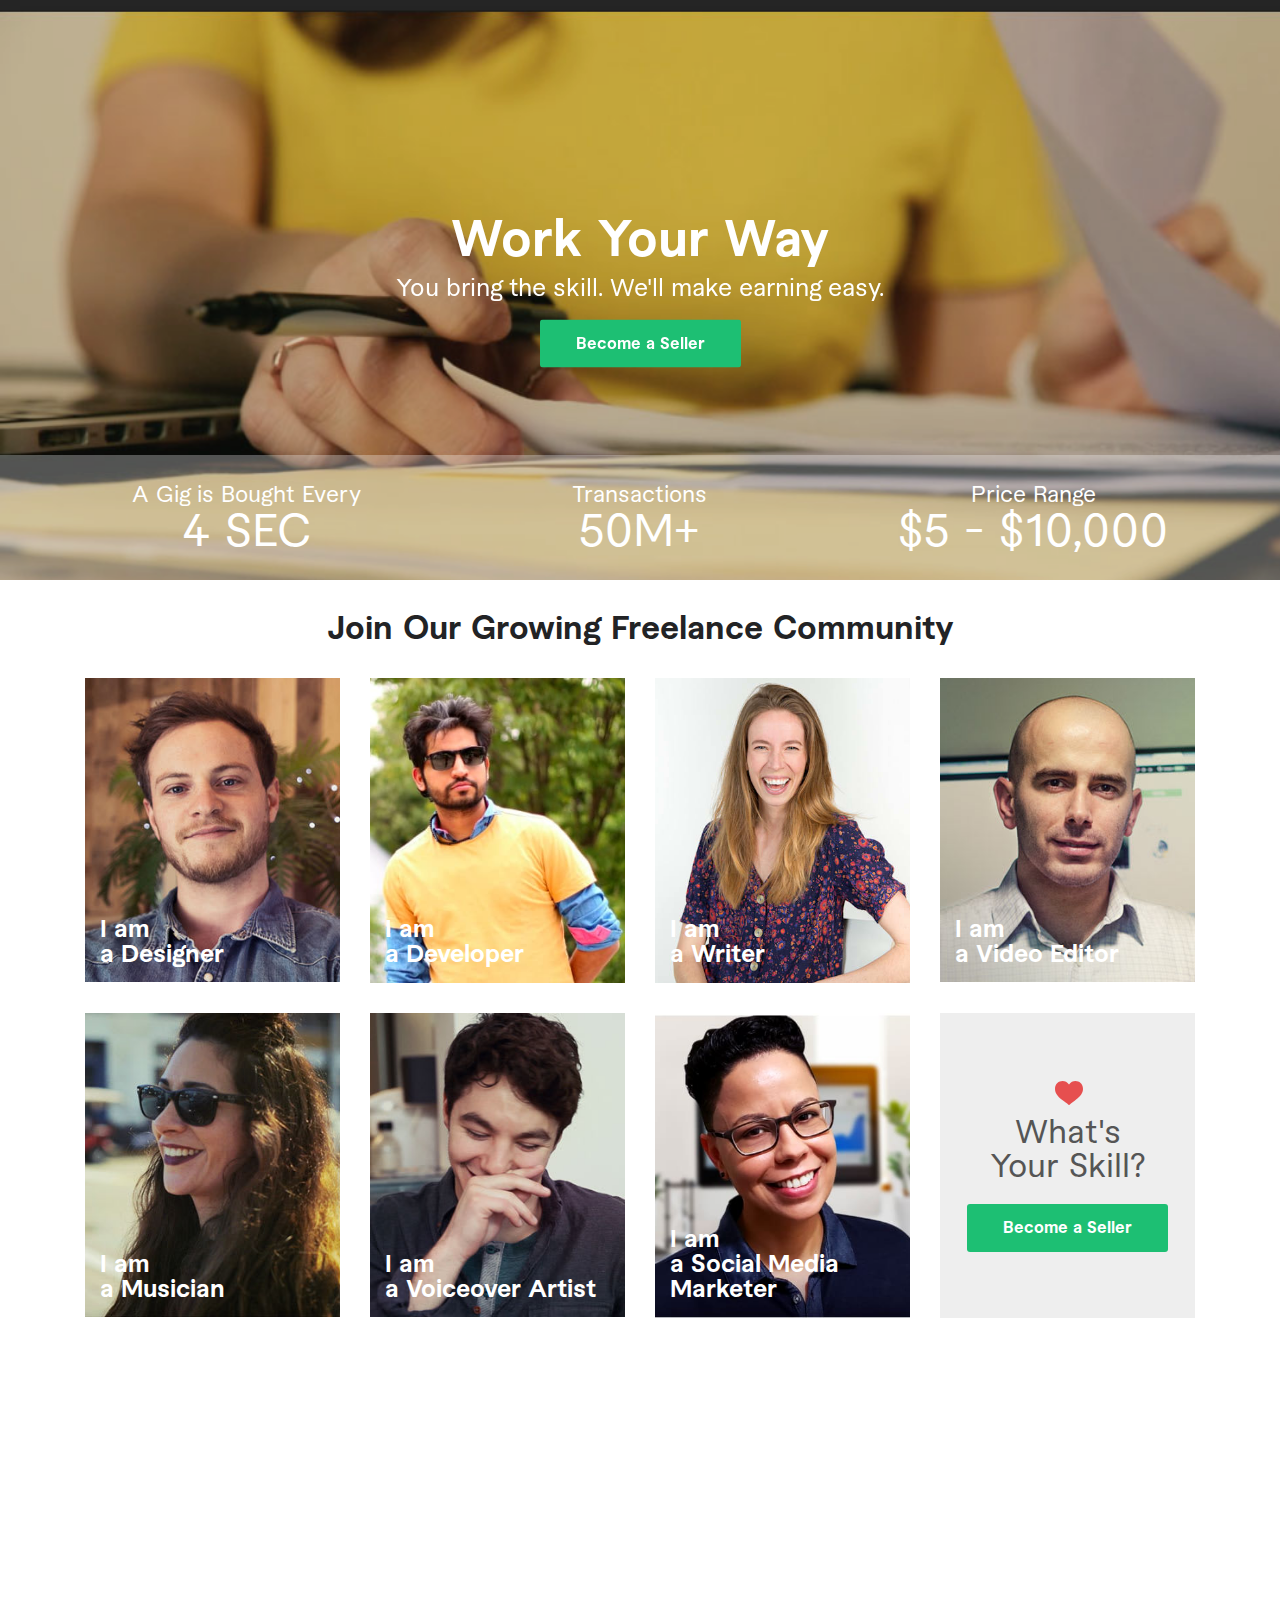
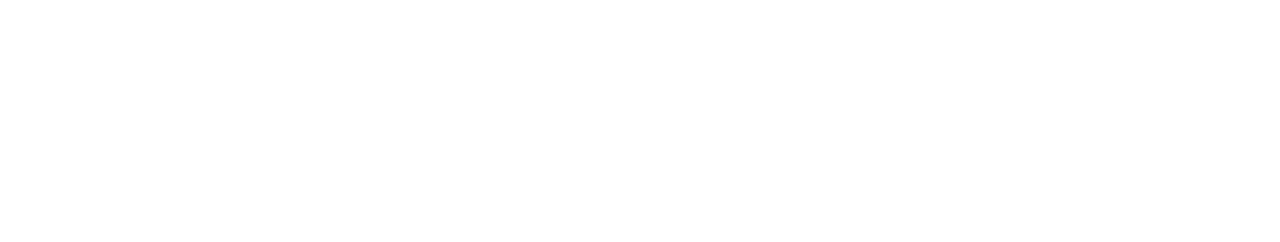
==== start_selling.html @ 37adf598 "add Community" ====
<!DOCTYPE html>
<html lang="en">
  <head>
    <title>Fiverr - Freelance Services Marketplace for Businesses</title>
    <!-- Required meta tags -->
    <meta charset="utf-8" />
    <meta
      name="viewport"
      content="width=device-width, initial-scale=1, shrink-to-fit=no"
    />
    <!-- Favicon -->
    <link rel="shortcut icon" href="./images/favicon.ico" />

    <!-- Font Awesome 5  -->
    <link
      rel="stylesheet"
      href="https://cdnjs.cloudflare.com/ajax/libs/font-awesome/5.15.4/css/all.min.css"
    />

    <!-- Line Awesome  -->
    <link
      rel="stylesheet"
      href="https://maxst.icons8.com/vue-static/landings/line-awesome/line-awesome/1.3.0/css/line-awesome.min.css"
    />

    <!-- Animate  -->
    <link
      rel="stylesheet"
      href="https://cdnjs.cloudflare.com/ajax/libs/animate.css/4.1.1/animate.min.css"
    />

    <!-- Wow Js -->
    <link rel="stylesheet" href="./libs/WOW/css/libs/animate.css" />

    <!-- Bootstrap CSS -->
    <link
      rel="stylesheet"
      href="https://stackpath.bootstrapcdn.com/bootstrap/4.3.1/css/bootstrap.min.css"
    />

    <!-- Custom CSS  -->
    <link rel="stylesheet" href="./css/style.css" />
  </head>

  <body>
    <div class="wrapper--selling">
      <header></header>

      <main>
        <!-- CAROUSEL -->
        <section class="carouselVideo">
          <img
            src="./images/selling/bg-mobile-first-hero-x2.jpg"
            alt=""
            class="carouselVideo__img"
          />
          <video
            src="https://sg.fiverrcdn.com/packages_lp/cover_video.mp4"
            poster="./images/selling/bg-first-hero.jpg"
            autoplay
            loop
            muted
            preload="auto"
          >
            <source
              src="https://sg.fiverrcdn.com/packages_lp/cover_video.mp4"
              type="video/mp4"
            />
            <source
              src="https://sg.fiverrcdn.com/packages_lp/cover_video.mp4"
              type="video/webm"
            />
            <source
              src="https://sg.fiverrcdn.com/packages_lp/cover_video.mp4"
              type="video/ogv"
            />
          </video>
          <div class="carouselVideo__caption">
            <h1
              class="wow animate__fadeIn"
              data-wow-duration="2s"
              data-wow-delay="0.4s"
            >
              Work Your Way
            </h1>
            <p
              class="wow animate__fadeIn"
              data-wow-duration="2s"
              data-wow-delay="0.4s"
            >
              You bring the skill. We'll make earning easy.
            </p>
            <a
              href="https://www.fiverr.com/join?ref=start_selling_lp&start_selling_ref=header"
              class="btn--standard wow animate__fadeIn"
              data-wow-duration="2s"
              data-wow-delay="0.8s"
              >Become a Seller</a
            >
          </div>
          <div class="carouselVideo__stats-lg">
            <div class="carouselVideo__box">
              <ul>
                <li>
                  A Gig is Bought Every
                  <br />
                  <strong>4 SEC</strong>
                </li>
                <li>
                  Transactions
                  <br />
                  <strong>50M+</strong>
                </li>
                <li>
                  Price Range
                  <br />
                  <strong>$5 - $10,000</strong>
                </li>
              </ul>
            </div>
          </div>
        </section>
        <div class="carouselVideo__stats-md">
          <div class="carouselVideo__box">
            <ul>
              <li>
                A Gig is Bought Every
                <br />
                <strong>4 SEC</strong>
              </li>
              <li>
                Transactions
                <br />
                <strong>50M+</strong>
              </li>
              <li>
                Price Range
                <br />
                <strong>$5 - $10,000</strong>
              </li>
            </ul>
          </div>
        </div>

        <!-- COMMUNITY -->
        <section class="community">
          <div class="container">
            <div class="community__title">
              <h2>Join Our Growing Freelance Community</h2>
            </div>
            <div class="row">
              <div class="col-xl-3 col-lg-4 col-md-6 col-12 community__item">
                <div class="community__thumbnail community__designer">
                  <h6>
                    I am
                    <br />
                    a Designer
                  </h6>
                </div>
              </div>
              <div class="col-xl-3 col-lg-4 col-md-6 col-12 community__item">
                <div class="community__thumbnail community__developer">
                  <h6>
                    I am
                    <br />
                    a Developer
                  </h6>
                </div>
              </div>
              <div class="col-xl-3 col-lg-4 col-md-6 col-12 community__item">
                <div class="community__thumbnail community__writer">
                  <h6>
                    I am
                    <br />
                    a Writer
                  </h6>
                </div>
              </div>
              <div class="col-xl-3 col-lg-4 col-md-6 col-12 community__item">
                <div class="community__thumbnail community__editor">
                  <h6>
                    I am
                    <br />
                    a Video Editor
                  </h6>
                </div>
              </div>
              <div class="col-xl-3 col-lg-4 col-md-6 col-12 community__item">
                <div class="community__thumbnail community__musician">
                  <h6>
                    I am
                    <br />
                    a Musician
                  </h6>
                </div>
              </div>
              <div class="col-xl-3 col-lg-4 col-md-6 col-12 community__item">
                <div class="community__thumbnail community__voiceover">
                  <h6>
                    I am
                    <br />
                    a Voiceover Artist
                  </h6>
                </div>
              </div>
              <div class="col-xl-3 col-lg-4 col-md-6 col-12 community__item">
                <div class="community__thumbnail community__social">
                  <h6>
                    I am
                    <br />
                    a Social Media Marketer
                  </h6>
                </div>
              </div>
              <div class="col-xl-3 col-lg-4 col-md-6 col-12 community__item">
                <div class="community__thumbnail community__you">
                  <div class="community__you-cover">
                    <h3>
                      What's
                      <br />
                      Your Skill?
                    </h3>
                    <a
                      href="https://www.fiverr.com/join?ref=start_selling_lp&start_selling_ref=community"
                      class="btn--standard"
                      >Become a Seller</a
                    >
                  </div>
                </div>
              </div>
            </div>
          </div>
        </section>
      </main>

      <footer></footer>
    </div>
    <br />
    <br />
    <br />
    <br />
    <br />
    <br />
    <br />
    <br />
    <br />
    <br />
    <br />
    <br />
    <br />
    <br />
    <br />
    <br />
    <br />
    <br />
    <br />
    <br />
    <br />
    <br />
    <br />
    <br />
    <br />
    <br />
    <br />
    <br />
    <br />
    <!-- Optional JavaScript -->
    <!-- jQuery first, then Popper.js, then Bootstrap JS -->
    <script
      src="https://cdnjs.cloudflare.com/ajax/libs/jquery/3.6.0/jquery.min.js"
      integrity="sha512-894YE6QWD5I59HgZOGReFYm4dnWc1Qt5NtvYSaNcOP+u1T9qYdvdihz0PPSiiqn/+/3e7Jo4EaG7TubfWGUrMQ=="
      crossorigin="anonymous"
      referrerpolicy="no-referrer"
    ></script>
    <script
      src="https://cdnjs.cloudflare.com/ajax/libs/popper.js/1.14.7/umd/popper.min.js"
      integrity="sha384-UO2eT0CpHqdSJQ6hJty5KVphtPhzWj9WO1clHTMGa3JDZwrnQq4sF86dIHNDz0W1"
      crossorigin="anonymous"
    ></script>
    <script
      src="https://stackpath.bootstrapcdn.com/bootstrap/4.3.1/js/bootstrap.min.js"
      integrity="sha384-JjSmVgyd0p3pXB1rRibZUAYoIIy6OrQ6VrjIEaFf/nJGzIxFDsf4x0xIM+B07jRM"
      crossorigin="anonymous"
    ></script>

    <!-- Wow Js -->
    <script src="./libs/WOW/dist/wow.min.js"></script>
    <script>
      new WOW().init();
    </script>
  </body>
</html>
---- css/style.css ----
html,
body,
div,
span,
applet,
object,
iframe,
h1,
h2,
h3,
h4,
h5,
h6,
p,
blockquote,
pre,
a,
abbr,
acronym,
address,
big,
cite,
code,
del,
dfn,
em,
img,
ins,
kbd,
q,
s,
samp,
small,
strike,
strong,
sub,
sup,
tt,
var,
b,
u,
i,
center,
dl,
dt,
dd,
ol,
ul,
li,
fieldset,
form,
label,
legend,
table,
caption,
tbody,
tfoot,
thead,
tr,
th,
td,
article,
aside,
canvas,
details,
embed,
figure,
figcaption,
footer,
header,
hgroup,
menu,
nav,
output,
ruby,
section,
summary,
time,
mark,
audio,
video {
  margin: 0;
  padding: 0;
  border: 0;
  font-size: 100%;
  font: inherit;
  vertical-align: baseline;
}

/* HTML5 display-role reset for older browsers */
article,
aside,
details,
figcaption,
figure,
footer,
header,
hgroup,
menu,
nav,
section {
  display: block;
}

body {
  line-height: 1;
}

ol,
ul {
  list-style: none;
}

blockquote,
q {
  quotes: none;
}

blockquote:before,
blockquote:after,
q:before,
q:after {
  content: "";
  content: none;
}

table {
  border-collapse: collapse;
  border-spacing: 0;
}

a {
  text-decoration: none;
}

a:hover {
  text-decoration: none;
}

a:hover {
  text-decoration: none;
}

@font-face {
  font-family: "Macan";
  src: url("../../fonts/macan-light.9b72a31.woff2") format("woff2");
  font-weight: 300;
}

@font-face {
  font-family: "Macan";
  src: url("../../fonts/macan-regular.3d263b5.woff2") format("woff2");
  font-weight: 400;
}

@font-face {
  font-family: "Macan";
  src: url("../../fonts/macan-semibold.d147812.woff2") format("woff2");
  font-weight: 600;
}

@font-face {
  font-family: "Macan";
  src: url("../../fonts/macan-bold.502483a.woff2") format("woff2");
  font-weight: 700;
}

@font-face {
  font-family: "DomaineDisplay";
  src: url(https://npm-assets.fiverrcdn.com/assets/uploads/domaine-display-web-medium-italic.eot);
  src: local("DomaineDisplay-MediumItalic"), url(https://npm-assets.fiverrcdn.com/assets/uploads/domaine-display-web-medium-italic.eot?#iefix) format("embedded-opentype"), url(https://npm-assets.fiverrcdn.com/assets/uploads/domaine-display-web-medium-italic.woff2) format("woff2"), url(https://npm-assets.fiverrcdn.com/assets/uploads/domaine-display-web-medium-italic.woff) format("woff");
  font-weight: 500;
  font-style: italic;
  font-display: swap;
}

@font-face {
  font-family: "DomaineDisplay";
  src: url(https://npm-assets.fiverrcdn.com/assets/uploads/domaine-display-web-bold.eot);
  src: local("DomaineDisplay-Bold"), url(https://npm-assets.fiverrcdn.com/assets/uploads/domaine-display-web-bold.eot?#iefix) format("embedded-opentype"), url(https://npm-assets.fiverrcdn.com/assets/uploads/domaine-display-web-bold.woff2) format("woff2"), url(https://npm-assets.fiverrcdn.com/assets/uploads/domaine-display-web-bold.woff) format("woff");
  font-weight: 700;
  font-style: normal;
  font-display: swap;
}

html {
  font-size: 16px;
  font-family: "Macan", Arial, Helvetica, sans-serif;
  overflow-x: hidden;
}

h1,
h2,
h3,
h4,
h5,
h6 {
  font-weight: 700;
  color: #404145;
}

.wrapper--index {
  max-width: 1400px;
  margin: 0 auto;
  padding: 0 15px;
}

.wrapper--selling {
  max-width: 1920px;
  margin: 0px auto;
}

.btn {
  border: 1px solid transparent;
  cursor: pointer;
  outline: none;
}

.btn:hover {
  background-color: #19a463;
  color: white;
}

.btn--submit {
  background-color: #1dbf73;
  color: white;
  border-radius: 4px;
  height: 2.5rem;
  margin: 0;
  font-weight: 600;
}

.slick-arrow {
  background-color: white;
  position: absolute;
  z-index: 10;
  top: 50%;
  -webkit-transform: translateY(-50%);
          transform: translateY(-50%);
  width: 3rem;
  height: 3rem;
  margin: 0;
  text-align: center;
  -webkit-box-shadow: 0 2px 5px 0 rgba(0, 0, 0, 0.15);
          box-shadow: 0 2px 5px 0 rgba(0, 0, 0, 0.15);
  border: 0;
  border-radius: 50%;
  font-size: 16px;
  line-height: 100%;
}

.slick-arrow:hover, .slick-arrow:focus {
  outline: none;
  background: white;
}

.slick-prev {
  left: -8px;
}

.slick-prev::before {
  content: "\f053";
  display: inline-block;
  font-family: "Font Awesome 5 Free";
  font-weight: 900;
  color: black;
  width: 16px;
  height: 16px;
  line-height: 16px;
  margin-top: 17px;
}

.slick-next {
  right: -8px;
}

.slick-next::before {
  content: "\f054";
  display: inline-block;
  font-family: "Font Awesome 5 Free";
  font-weight: 900;
  color: black;
  width: 16px;
  height: 16px;
  line-height: 16px;
  margin-top: 17px;
}

.btn--standard {
  color: #fff;
  background-color: #1dbf73;
  font-size: 1rem;
  line-height: 16px;
  font-weight: 700;
  border: 1px solid transparent;
  padding: 15px 35px;
  margin: 0;
  display: inline-block;
  border-radius: 3px;
  -webkit-box-sizing: border-box;
          box-sizing: border-box;
  -webkit-transition: all 0.2s;
  transition: all 0.2s;
}

.btn--standard:hover {
  color: #fff;
  background-color: #3fca89;
}

.section-title {
  font-size: 1.8rem;
  font-weight: 700;
  line-height: 120%;
  margin-left: 15px;
  color: #404145;
}

.slider__container {
  padding: 15px;
}

.carousel {
  min-height: 100vh;
}

.carousel__container {
  position: relative;
}

.carousel__container .carousel__front {
  position: absolute;
  width: 100%;
  height: 100%;
  z-index: 10;
}

.carousel__container .carousel__front-content {
  max-width: 650px;
  position: absolute;
  top: 50%;
  -webkit-transform: translateY(-50%);
          transform: translateY(-50%);
  padding-left: 30px;
  color: #fff;
}

.carousel__container .carousel__front-content .carousel__title {
  font-size: 2.6rem;
  line-height: 3rem;
  font-weight: 600;
  color: white;
}

.carousel__container .carousel__front-content .carousel__title span {
  font-family: "DomaineDisplay";
  font-style: italic;
  font-weight: 500;
}

.carousel__container .carousel__front-content .carousel__search form {
  display: -webkit-box;
  display: -ms-flexbox;
  display: flex;
  -webkit-box-orient: horizontal;
  -webkit-box-direction: normal;
      -ms-flex-direction: row;
          flex-direction: row;
  position: relative;
  margin: 1.6rem 0;
}

.carousel__container .carousel__front-content .carousel__search form .search-icon {
  position: absolute;
  top: 0.7rem;
  left: 1rem;
  width: 1rem;
  height: 1rem;
  fill: #7a7d85;
}

.carousel__container .carousel__front-content .carousel__search form input {
  height: 2.5rem;
  width: 80%;
  padding: 7px 7px 7px 28px;
  padding-left: 44px;
  margin: 0;
  border: none;
  border-radius: 4px 0 0 4px;
  -webkit-box-sizing: border-box;
          box-sizing: border-box;
  outline: none;
}

.carousel__container .carousel__front-content .carousel__search form button {
  border-radius: 0 4px 4px 0;
}

.carousel__container .carousel__front-content .carousel__popular {
  display: -webkit-box;
  display: -ms-flexbox;
  display: flex;
  -webkit-box-align: center;
      -ms-flex-align: center;
          align-items: center;
}

.carousel__container .carousel__front-content .carousel__popular-list {
  margin-left: 6px;
}

.carousel__container .carousel__front-content .carousel__popular-list .carousel__popular-item {
  display: inline;
  margin: 0 6px;
}

.carousel__container .carousel__front-content .carousel__popular-list .carousel__popular-item a {
  color: #fff;
  background-color: transparent;
  line-height: 24px;
  font-weight: 600;
  font-size: 14px;
  padding: 5px 12px;
  border: 1px solid #fff;
  border-radius: 40px;
  cursor: pointer;
  -webkit-transition: all 0.5s;
  transition: all 0.5s;
}

.carousel__container .carousel__front-content .carousel__popular-list .carousel__popular-item a:hover {
  background-color: #fff;
  color: black;
  text-decoration: none;
}

.carousel__container .carousel-inner {
  min-height: 680px;
}

.carousel__container .carousel-inner .carousel-item {
  height: 700px;
  min-height: 350px;
  background: no-repeat center center scroll;
  background-size: cover;
  position: relative;
}

.carousel__container .carousel-inner .carousel-item:nth-child(1) {
  background-image: url("../images/home/carousel-andrea.jfif");
}

.carousel__container .carousel-inner .carousel-item:nth-child(1) ul {
  visibility: hidden;
}

.carousel__container .carousel-inner .carousel-item:nth-child(2) {
  background-image: url("../images/home/carousel-moon.jfif");
}

.carousel__container .carousel-inner .carousel-item:nth-child(3) {
  background-image: url("../images/home/carousel-ritika.jfif");
}

.carousel__container .carousel-inner .carousel-item:nth-child(3) ul {
  visibility: hidden;
}

.carousel__container .carousel-inner .carousel-item:nth-child(4) {
  background-image: url("../images/home/carousel-zach.jfif");
}

.carousel__container .carousel-inner .carousel-item:nth-child(4) ul {
  visibility: hidden;
}

.carousel__container .carousel-inner .carousel-item:nth-child(5) {
  background-image: url("../images/home/carousel-gabrielle.jfif");
}

.carousel__container .carousel-inner .carousel-item .carousel__caption {
  width: -webkit-fit-content;
  width: -moz-fit-content;
  width: fit-content;
  position: absolute;
  right: 30px;
  top: 90%;
  color: #fff;
}

.carousel__container .carousel-inner .carousel-item .carousel__caption ul {
  margin-bottom: 0.5rem;
}

.carousel__container .carousel-inner .carousel-item .carousel__caption ul li {
  display: inline;
}

.carousel__container .carousel-inner .carousel-item .carousel__caption ul li i {
  font-size: 14px;
  color: #ffc100;
}

.carousel__container .carousel-inner .carousel-item .carousel__caption p {
  font-size: 18px;
  font-weight: 500;
}

.carousel__container .carousel-inner .carousel-item .carousel__caption p span {
  font-weight: 600;
}

.trusted {
  background-color: #fafafa;
  margin-bottom: 4rem;
}

.trusted__container {
  display: -webkit-box;
  display: -ms-flexbox;
  display: flex;
  -webkit-box-align: center;
      -ms-flex-align: center;
          align-items: center;
  -webkit-box-pack: center;
      -ms-flex-pack: center;
          justify-content: center;
}

.trusted__container .trusted__text {
  padding-right: 20px;
  color: #b5b6ba;
  font-weight: 600;
}

.trusted__container .trusted__list {
  display: -webkit-box;
  display: -ms-flexbox;
  display: flex;
  -webkit-box-align: center;
      -ms-flex-align: center;
          align-items: center;
  -webkit-box-pack: center;
      -ms-flex-pack: center;
          justify-content: center;
  margin-left: 1rem;
  gap: 3rem;
}

.service__container .service__slider {
  max-width: 100%;
}

.service__container .service__slider .slider-content .slider-item {
  height: 345px;
  margin: 15px;
  border-radius: 4px;
  position: relative;
  cursor: pointer;
}

.service__container .service__slider .slider-content .slider-item__txt h4 {
  color: #fff;
  padding: 16px 18px 0;
  font-size: 14px;
}

.service__container .service__slider .slider-content .slider-item__txt h2 {
  color: #fff;
  padding: 5px 18px 0;
  font-size: 1.3rem;
  line-height: 1.8rem;
}

.service__container .service__slider .slider-content .slider-item__img {
  position: absolute;
  top: 0;
  left: 0;
  width: 100%;
  height: 100%;
  z-index: -1;
  border-radius: 4px;
}

.service__container .service__slider .slider-content .slider-item__img img {
  width: 100%;
  height: 100%;
  border-radius: 4px;
  -o-object-fit: cover;
     object-fit: cover;
  -webkit-transition: all 0.5s;
  transition: all 0.5s;
}

.service__container .service__slider .slider-content .slider-item:hover img {
  opacity: 0.85;
}

.service__container .service__slider .slider-content .slider-item:hover a {
  text-decoration: none;
}

.service__container .service__slider .slider-content .slick-prev {
  left: -10px;
}

.service__container .service__slider .slider-content .slick-next {
  right: -10px;
}

.about {
  background-color: #f1fdf7;
}

.about__container {
  padding: 96px 0;
}

.about__container .about__txt {
  padding-right: 11%;
}

.about__container .about__txt .about__title {
  padding-bottom: 1.4rem;
}

.about__container .about__txt ul {
  padding-left: 13px;
}

.about__container .about__txt ul li {
  padding-bottom: 24px;
}

.about__container .about__txt ul li:last-child {
  padding-bottom: 0;
}

.about__container .about__txt ul li h6 {
  font-size: 1.1rem;
  line-height: 140%;
  padding-bottom: 0.5rem;
}

.about__container .about__txt ul li h6 i {
  color: #7a7d85;
  font-size: 20px;
  padding-right: 5px;
}

.about__container .about__txt ul li p {
  font-size: 18px;
  line-height: 26px;
  color: #62646a;
}

.about__container .about__video {
  padding-left: 9%;
  margin-top: 90px;
}

.category {
  margin: 70px 0 10px;
}

.category__container ul {
  display: -webkit-box;
  display: -ms-flexbox;
  display: flex;
  -ms-flex-wrap: wrap;
      flex-wrap: wrap;
  padding: 60px 30px 0;
}

.category__container ul li {
  padding-bottom: 60px;
  width: 20%;
}

.category__container ul li a {
  color: #222325;
  text-align: center;
  position: relative;
  display: inline-block;
}

.category__container ul li a img {
  display: block;
  width: 48px;
  height: 48px;
  margin: 0 auto 15px;
}

.category__container ul li a::after {
  content: "";
  position: absolute;
  top: 45px;
  left: 50%;
  -webkit-transform: translateX(-50%);
          transform: translateX(-50%);
  padding: 0 0 8px;
  width: 3rem;
  border-bottom: 2px solid #c5c6c9;
  -webkit-transition: all 0.3s;
  transition: all 0.3s;
}

.category__container ul li:hover a {
  text-decoration: none;
}

.category__container ul li:hover a::after {
  padding: 0 40px 8px;
  border-color: #1dbf73;
}

.business {
  background-color: #0d084d;
}

.business .business__container {
  padding: 90px 15px;
}

.business .business__container .business__content {
  padding-right: 1rem;
}

.business .business__container .business__content-logo {
  margin-bottom: 40px;
}

.business .business__container .business__content-logo svg {
  width: 178px;
  height: 22px;
}

.business .business__container .business__content-logo .fiver-logo-new {
  color: white;
  font-size: 10px;
  font-weight: 700;
  background: #584aff;
  border: solid 1px #584aff;
  border-radius: 35px;
  padding: 3px 7px 2px;
}

.business .business__container .business__content .section-title {
  color: white;
  margin-left: 0;
  max-width: 450px;
  padding: 14px 0;
}

.business .business__container .business__content .section-title span {
  font-family: DomaineDisplay;
  font-style: italic;
}

.business .business__container .business__content .section-p {
  color: white;
  font-size: 1.1rem;
  line-height: 1.5rem;
  padding-bottom: 30px;
  max-width: 450px;
}

.business .business__container .business__content ul {
  margin-bottom: 14px;
}

.business .business__container .business__content ul li {
  color: white;
  padding-bottom: .8rem;
  line-height: 1.5rem;
}

.business .business__container .business__content ul li i {
  color: #7a7d85;
  font-size: 20px;
  padding-right: 5px;
}

.business .business__container .business__content button a {
  color: white;
}

.business .business__container img {
  width: 100%;
}

.client {
  margin-top: 90px;
}

.client__container .client__slider {
  max-width: 100%;
}

.client__container .client__slider .client__item img {
  border-radius: 4px;
}

.client__container .client__slider .client__item .client__info {
  padding-left: 3rem;
}

.client__container .client__slider .client__item .client__info h5 {
  font-weight: 400;
  color: #7a7d85;
  padding-bottom: 16px;
  font-size: 1.4rem;
  line-height: 140%;
}

.client__container .client__slider .client__item .client__info h5 span {
  border-left: 1px solid #c5c6c9;
  height: 2rem;
  margin-left: 16px;
}

.client__container .client__slider .client__item .client__info h5 span img {
  height: 2rem;
  display: inline-block;
  vertical-align: middle;
  margin-left: 0.8rem;
}

.client__container .client__slider .client__item .client__info blockquote {
  font-family: DomaineDisplay;
  font-style: italic;
  font-size: 2rem;
  line-height: 2.7rem;
}

.logomaker {
  margin: 90px 15px;
}

.logomaker__container {
  background-color: #4a73e8;
  color: #fff;
  position: relative;
}

.logomaker__container .logomaker__content {
  padding: 36px 0 36px 32px;
  padding-left: 76px;
  z-index: 1;
}

.logomaker__container .logomaker__content-logo {
  margin-bottom: 10px;
}

.logomaker__container .logomaker__content-logo svg {
  width: 188px;
  height: 26px;
}

.logomaker__container .logomaker__content .section-title {
  color: white;
  margin-left: 0;
  max-width: 450px;
  padding: 14px 0;
}

.logomaker__container .logomaker__content .section-title span {
  font-family: DomaineDisplay;
  font-style: italic;
  font-weight: 500;
}

.logomaker__container .logomaker__content .section-p {
  color: white;
  font-size: 1rem;
  line-height: 1.5rem;
  padding-bottom: 24px;
}

.logomaker__container .logomaker__content button {
  color: #4a73e8;
  background-color: white;
}

.logomaker__container .logomaker__content button:hover {
  background-color: #d4defb;
}

.logomaker__container .logomaker__content-img {
  position: absolute;
  top: 0;
  left: 0;
  height: 100%;
  width: 100%;
}

.logomaker__container .logomaker__content-img img {
  width: 100%;
  height: 100%;
  -o-object-fit: cover;
     object-fit: cover;
}

.freelancer__container .freelancer__slider-content .freelancer__slider-item .card {
  border-radius: 4px;
  border: none;
  -webkit-box-shadow: 0 0.14px 2.29266px rgba(0, 0, 0, 0.03), 0 0.37px 4.42626px rgba(0, 0, 0, 0.05), 0 3px 7px rgba(0, 0, 0, 0.09);
          box-shadow: 0 0.14px 2.29266px rgba(0, 0, 0, 0.03), 0 0.37px 4.42626px rgba(0, 0, 0, 0.05), 0 3px 7px rgba(0, 0, 0, 0.09);
  margin: 15px;
}

.freelancer__container .freelancer__slider-content .freelancer__slider-item .card .card-img-top {
  height: 240px;
  -o-object-fit: cover;
     object-fit: cover;
}

.freelancer__container .freelancer__slider-content .freelancer__slider-item .card .card-body {
  display: -webkit-box;
  display: -ms-flexbox;
  display: flex;
  -webkit-box-align: center;
      -ms-flex-align: center;
          align-items: center;
}

.freelancer__container .freelancer__slider-content .freelancer__slider-item .card .card-body .card-ava img {
  width: 40px;
  height: 40px;
  border-radius: 50%;
}

.freelancer__container .freelancer__slider-content .freelancer__slider-item .card .card-body .card-text {
  padding-left: 0.8rem;
  font-size: 14px;
  line-height: 1.4rem;
}

.freelancer__container .freelancer__slider-content .freelancer__slider-item .card .card-body .card-text h6 a {
  color: #000;
}

.freelancer__container .freelancer__slider-content .freelancer__slider-item .card .card-body .card-text .card-name a {
  color: #95979d;
}

.carouselVideo {
  height: 580px;
  background-color: #1f1f1f;
  z-index: 0;
  overflow: hidden;
  margin: 0 auto;
  position: relative;
}

@media only screen and (max-width: 768px) {
  .carouselVideo {
    height: auto;
  }
}

.carouselVideo video {
  opacity: 0.8;
  min-height: 580px;
  width: 100%;
  -o-object-fit: cover;
  object-fit: cover;
}

@media only screen and (max-width: 1200px) {
  .carouselVideo video {
    position: fixed;
    z-index: 0;
  }
}

@media only screen and (max-width: 768px) {
  .carouselVideo video {
    display: none;
  }
}

.carouselVideo__img {
  width: 100%;
  display: none;
  -o-object-fit: cover;
     object-fit: cover;
  opacity: 0.9;
}

@media only screen and (max-width: 768px) {
  .carouselVideo__img {
    display: block;
  }
}

.carouselVideo__caption {
  position: absolute;
  z-index: 5;
  top: 50%;
  left: 0;
  width: 100%;
  text-align: center;
  -webkit-filter: blur(0);
  -webkit-backface-visibility: hidden;
  -webkit-transform: translateY(-50%);
  transform: translateY(-50%);
}

.carouselVideo__caption h1 {
  color: #fff;
  opacity: 1;
  font-size: 50px;
  font-weight: 700;
  line-height: 110%;
}

@media only screen and (max-width: 768px) {
  .carouselVideo__caption h1 {
    font-size: 40px;
  }
}

@media only screen and (max-width: 576px) {
  .carouselVideo__caption h1 {
    font-size: 23px;
  }
}

.carouselVideo__caption p {
  color: #fff;
  font-weight: 500;
  font-size: 24px;
  line-height: 32px;
  margin: 5px auto 15px;
}

@media only screen and (max-width: 768px) {
  .carouselVideo__caption p {
    font-size: 20px;
  }
}

@media only screen and (max-width: 576px) {
  .carouselVideo__caption p {
    font-size: 16px;
  }
}

.carouselVideo__stats-lg {
  background-color: rgba(255, 255, 255, 0.3);
  width: 100%;
  padding: 25px 0;
  position: absolute;
  z-index: 2;
  bottom: 0;
}

@media only screen and (max-width: 960px) {
  .carouselVideo__stats-lg {
    display: none;
  }
}

.carouselVideo__stats-lg .carouselVideo__box {
  margin: 0 auto;
  padding: 0 50px;
  position: relative;
}

.carouselVideo__stats-lg .carouselVideo__box ul {
  display: -webkit-box;
  display: -ms-flexbox;
  display: flex;
}

.carouselVideo__stats-lg .carouselVideo__box ul li {
  color: #fff;
  font-size: 22px;
  line-height: 30px;
  width: 33.33%;
  text-align: center;
}

.carouselVideo__stats-lg .carouselVideo__box ul li strong {
  font-weight: 400;
  font-size: 45px;
  line-height: normal;
}

.carouselVideo__stats-md {
  background-color: #fff;
  width: 100%;
  padding: 8px 0;
  position: relative;
  display: none;
}

@media only screen and (max-width: 960px) {
  .carouselVideo__stats-md {
    display: block;
  }
}

.carouselVideo__stats-md .carouselVideo__box {
  margin: 0 auto;
  padding: 0 15px;
}

.carouselVideo__stats-md .carouselVideo__box ul li {
  color: #62646a;
  font-size: 16px;
  line-height: 30px;
  padding: 12px 0;
  text-align: center;
}

.carouselVideo__stats-md .carouselVideo__box ul li strong {
  font-weight: 400;
  font-size: 36px;
  line-height: normal;
}

.community {
  padding: 30px 0;
  background-color: #fff;
  position: relative;
}

.community__title h2 {
  font-size: 32px;
  line-height: 120%;
  text-align: center;
  text-transform: capitalize;
  padding-bottom: 30px;
  color: #222325;
}

.community__item {
  height: 305px;
  margin-bottom: 30px;
}

.community__item .community__thumbnail {
  width: 100%;
  height: 100%;
  position: relative;
  cursor: pointer;
  -webkit-transition: all 1s;
  transition: all 1s;
  background-repeat: no-repeat;
}

.community__item .community__thumbnail h6 {
  font-size: 24px;
  line-height: 25px;
  font-weight: 700;
  color: #fff;
  position: absolute;
  left: 15px;
  bottom: 15px;
  z-index: 1;
  -webkit-transition: all 0.3s;
  transition: all 0.3s;
}

.community__item .community__designer {
  background-image: url(../../images/selling/designer.jpg);
  background-position: 0 0;
  background-size: 100%;
}

.community__item .community__designer:hover {
  background-size: 105%;
}

.community__item .community__developer {
  background-image: url(../../images/selling/developer.jpg);
  background-position: 50% 50%;
  background-size: cover;
}

.community__item .community__developer:hover {
  background-position: 10% 0;
  -webkit-transition: all 1s;
  transition: all 1s;
}

.community__item .community__writer {
  background-image: url(../../images/selling/writer.jpg);
  background-position: 50% 50%;
  background-size: cover;
}

.community__item .community__writer:hover {
  background-position: 45% 0;
  -webkit-transition: all 1s;
  transition: all 1s;
}

.community__item .community__editor {
  background-image: url(../../images/selling/video.jpg);
  background-position: 0 0;
  background-size: 100%;
}

.community__item .community__editor:hover {
  background-size: 105%;
}

.community__item .community__musician {
  background-image: url(../../images/selling/musician.jpg);
  background-position: 0 0;
  background-size: 100%;
}

.community__item .community__musician:hover {
  background-size: 105%;
}

.community__item .community__voiceover {
  background-image: url(../../images/selling/voiceover.jpg);
  background-position: 0 0;
  background-size: 100%;
}

.community__item .community__voiceover:hover {
  background-size: 105%;
}

.community__item .community__social {
  background-image: url(../../images/selling/analyst.jpg);
  background-position: 50% 50%;
  background-size: cover;
}

.community__item .community__social:hover {
  background-position: 45% 0;
  -webkit-transition: all 1s;
  transition: all 1s;
}

.community__item .community__you {
  background-color: #eee;
  display: -webkit-box;
  display: -ms-flexbox;
  display: flex;
  -webkit-box-align: center;
      -ms-flex-align: center;
          align-items: center;
  -webkit-box-pack: center;
      -ms-flex-pack: center;
          justify-content: center;
}

.community__item .community__you-cover {
  text-align: center;
}

.community__item .community__you-cover h3 {
  font-size: 32px;
  line-height: 34px;
  font-weight: 400;
  color: #555;
}

.community__item .community__you-cover h3::before {
  content: "";
  background: transparent url(../../images/selling/sprite-start-selling.svg) no-repeat -300px 0;
  background-size: 350px;
  display: block;
  width: 50px;
  height: 36px;
  margin: 0 auto;
}

.community__item .community__you-cover a {
  margin-top: 20px;
}
/*# sourceMappingURL=style.css.map */
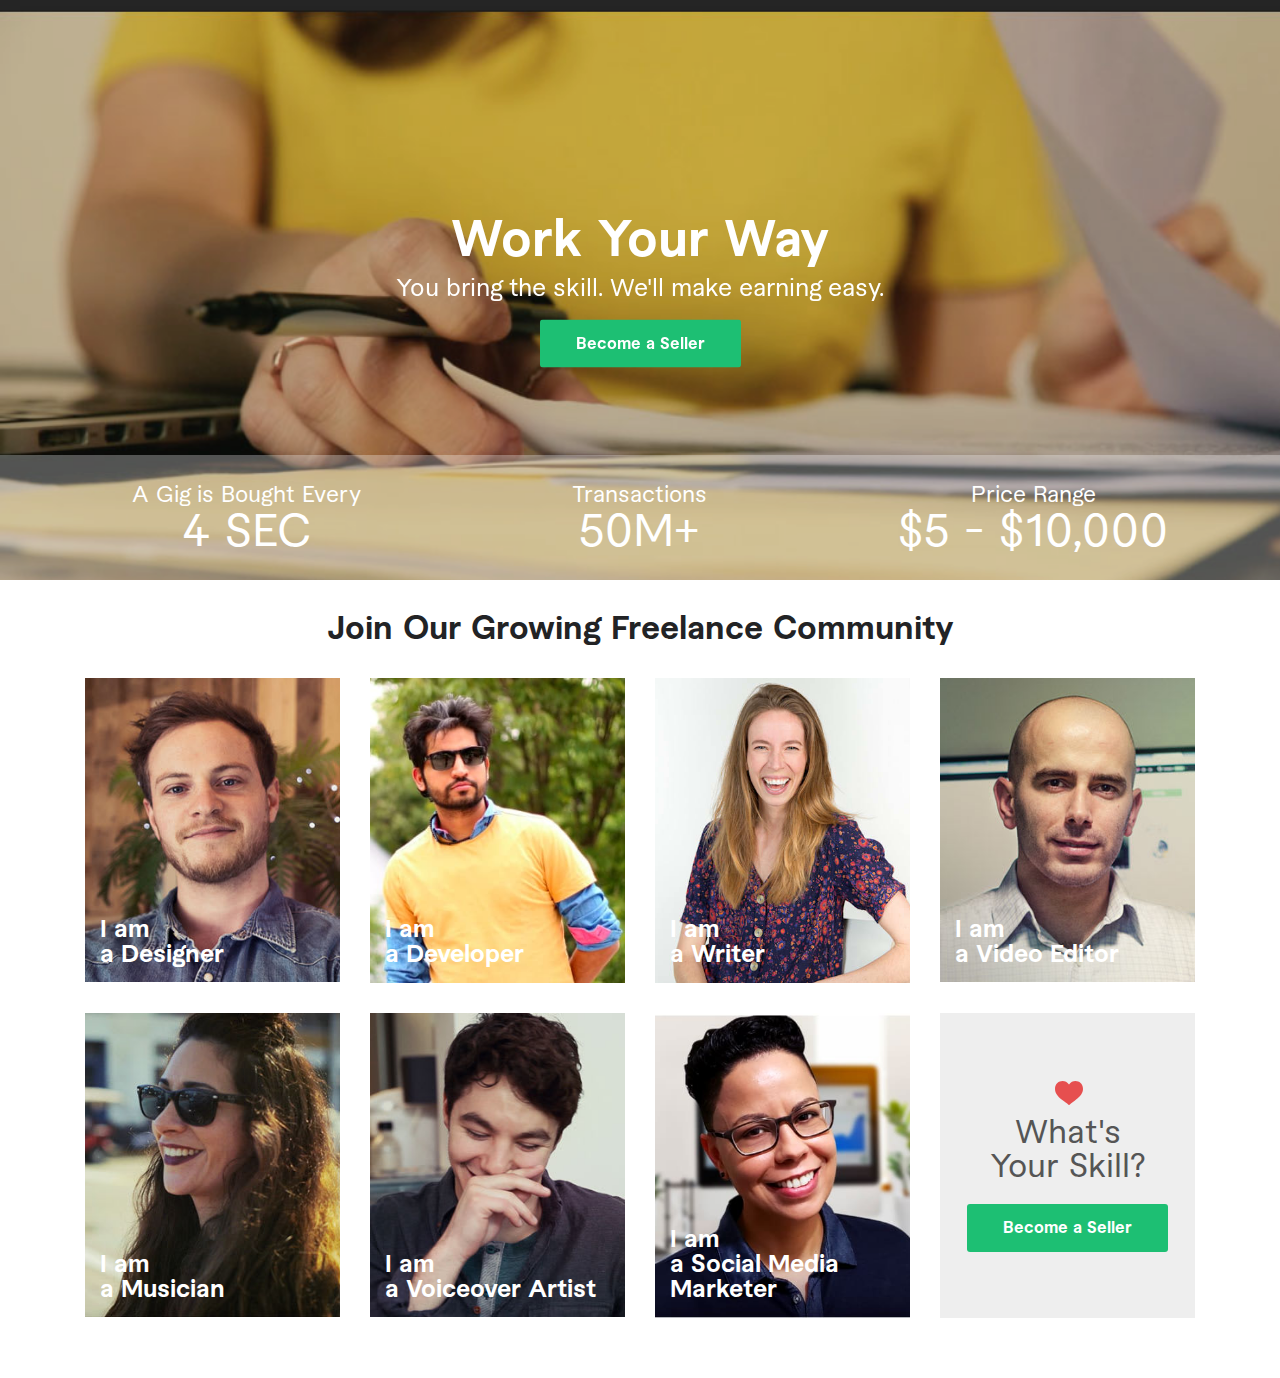
==== commit f021c6b8: "update community" ====
--- a/start_selling.html
+++ b/start_selling.html
@@ -31,6 +31,10 @@
 
     <!-- Wow Js -->
     <link rel="stylesheet" href="./libs/WOW/css/libs/animate.css" />
+
+    <!-- Slick  -->
+    <link rel="stylesheet" href="./libs/Slick/slick.css" />
+    <link rel="stylesheet" href="./libs/Slick/slick-theme.css" />
 
     <!-- Bootstrap CSS -->
     <link
@@ -143,14 +147,18 @@
         </div>
 
         <!-- COMMUNITY -->
-        <section class="community">
+        <section class="community d-md-block d-none">
           <div class="container">
             <div class="community__title">
               <h2>Join Our Growing Freelance Community</h2>
             </div>
             <div class="row">
               <div class="col-xl-3 col-lg-4 col-md-6 col-12 community__item">
-                <div class="community__thumbnail community__designer">
+                <div
+                  class="community__thumbnail community__designer"
+                  data-toggle="modal"
+                  data-target=".modal__designer"
+                >
                   <h6>
                     I am
                     <br />
@@ -159,7 +167,11 @@
                 </div>
               </div>
               <div class="col-xl-3 col-lg-4 col-md-6 col-12 community__item">
-                <div class="community__thumbnail community__developer">
+                <div
+                  class="community__thumbnail community__developer"
+                  data-toggle="modal"
+                  data-target=".modal__developer"
+                >
                   <h6>
                     I am
                     <br />
@@ -168,7 +180,11 @@
                 </div>
               </div>
               <div class="col-xl-3 col-lg-4 col-md-6 col-12 community__item">
-                <div class="community__thumbnail community__writer">
+                <div
+                  class="community__thumbnail community__writer"
+                  data-toggle="modal"
+                  data-target=".modal__writer"
+                >
                   <h6>
                     I am
                     <br />
@@ -177,7 +193,11 @@
                 </div>
               </div>
               <div class="col-xl-3 col-lg-4 col-md-6 col-12 community__item">
-                <div class="community__thumbnail community__editor">
+                <div
+                  class="community__thumbnail community__editor"
+                  data-toggle="modal"
+                  data-target=".modal__editor"
+                >
                   <h6>
                     I am
                     <br />
@@ -186,7 +206,11 @@
                 </div>
               </div>
               <div class="col-xl-3 col-lg-4 col-md-6 col-12 community__item">
-                <div class="community__thumbnail community__musician">
+                <div
+                  class="community__thumbnail community__musician"
+                  data-toggle="modal"
+                  data-target=".modal__musician"
+                >
                   <h6>
                     I am
                     <br />
@@ -195,7 +219,11 @@
                 </div>
               </div>
               <div class="col-xl-3 col-lg-4 col-md-6 col-12 community__item">
-                <div class="community__thumbnail community__voiceover">
+                <div
+                  class="community__thumbnail community__voiceover"
+                  data-toggle="modal"
+                  data-target=".modal__voiceover"
+                >
                   <h6>
                     I am
                     <br />
@@ -204,7 +232,11 @@
                 </div>
               </div>
               <div class="col-xl-3 col-lg-4 col-md-6 col-12 community__item">
-                <div class="community__thumbnail community__social">
+                <div
+                  class="community__thumbnail community__social"
+                  data-toggle="modal"
+                  data-target=".modal__social"
+                >
                   <h6>
                     I am
                     <br />
@@ -231,39 +263,563 @@
             </div>
           </div>
         </section>
+
+        <section class="community__mobile d-md-none d-block">
+          <div class="community__overlay">
+            <div class="community__overlay_close">
+              <button type="button" class="close close__community_overlay">
+                <span aria-hidden="true">&times;</span>
+              </button>
+            </div>
+            <div class="community__overlay_content text-center">
+              <div class="row community__overlay_data">
+                <div class="col-6">
+                  <p>4 Categories in Graphics & Design</p>
+                </div>
+                <div class="col-6">
+                  <p>11,913 Buyers in 136 Countries</p>
+                </div>
+              </div>
+              <a
+                href="https://www.fiverr.com/join?ref=start_selling_lp&start_selling_ref=designer"
+                class="btn--standard"
+                >Start Selling</a
+              >
+            </div>
+          </div>
+          <div class="community__content">
+            <div class="community__mobile_item">
+              <div class="community__thumbnail community__designer">
+                <h6>
+                  I am
+                  <br />
+                  a Designer
+                </h6>
+                <button
+                  class="btn--see-stats"
+                  onclick="getDataOverlay('designer')"
+                >
+                  See statistics
+                </button>
+              </div>
+            </div>
+            <div class="community__mobile_item">
+              <div class="community__thumbnail community__developer">
+                <h6>
+                  I am
+                  <br />
+                  a Developer
+                </h6>
+                <button
+                  class="btn--see-stats"
+                  onclick="getDataOverlay('developer')"
+                >
+                  See statistics
+                </button>
+              </div>
+            </div>
+            <div class="community__mobile_item">
+              <div class="community__thumbnail community__writer">
+                <h6>
+                  I am
+                  <br />
+                  a Writer
+                </h6>
+                <button
+                  class="btn--see-stats"
+                  onclick="getDataOverlay('writer')"
+                >
+                  See statistics
+                </button>
+              </div>
+            </div>
+            <div class="community__mobile_item">
+              <div class="community__thumbnail community__editor">
+                <h6>
+                  I am
+                  <br />
+                  a Video Editor
+                </h6>
+                <button
+                  class="btn--see-stats"
+                  onclick="getDataOverlay('editor')"
+                >
+                  See statistics
+                </button>
+              </div>
+            </div>
+            <div class="community__mobile_item">
+              <div class="community__thumbnail community__musician">
+                <h6>
+                  I am
+                  <br />
+                  a Musician
+                </h6>
+                <button
+                  class="btn--see-stats"
+                  onclick="getDataOverlay('musician')"
+                >
+                  See statistics
+                </button>
+              </div>
+            </div>
+            <div class="community__mobile_item">
+              <div class="community__thumbnail community__voiceover">
+                <h6>
+                  I am
+                  <br />
+                  a Voiceover Artist
+                </h6>
+                <button
+                  class="btn--see-stats"
+                  onclick="getDataOverlay('voiceover')"
+                >
+                  See statistics
+                </button>
+              </div>
+            </div>
+            <div class="community__mobile_item">
+              <div class="community__thumbnail community__social">
+                <h6>
+                  I am
+                  <br />
+                  a Social Media Marketer
+                </h6>
+                <button
+                  class="btn--see-stats"
+                  onclick="getDataOverlay('social')"
+                >
+                  See statistics
+                </button>
+              </div>
+            </div>
+          </div>
+        </section>
       </main>
 
       <footer></footer>
     </div>
-    <br />
-    <br />
-    <br />
-    <br />
-    <br />
-    <br />
-    <br />
-    <br />
-    <br />
-    <br />
-    <br />
-    <br />
-    <br />
-    <br />
-    <br />
-    <br />
-    <br />
-    <br />
-    <br />
-    <br />
-    <br />
-    <br />
-    <br />
-    <br />
-    <br />
-    <br />
-    <br />
-    <br />
-    <br />
+
+    <!-- Modal -->
+    <div
+      class="modal fade modal__designer"
+      tabindex="-1"
+      role="dialog"
+      aria-labelledby="myLargeModalLabel"
+      aria-hidden="true"
+    >
+      <div class="modal-dialog modal-xl">
+        <div class="modal-content">
+          <div class="row">
+            <div class="col-8">
+              <div class="modal__thumbnail modal__thumbnail_designer">
+                <div class="modal__quote">
+                  <p>
+                    "Fiverr has allowed me to make connections to a wide variety
+                    of markets all over the globe. Fiverr has been by my side as
+                    what's felt like a guaranteed source of income through my
+                    entire graphic design career."
+                  </p>
+                  <span class="separator"></span>
+                  <div class="modal__quote_author">
+                    <strong>Tom N.</strong>
+                    Guernsey, United Kingdom
+                  </div>
+                </div>
+              </div>
+            </div>
+            <div class="col-4">
+              <div class="modal__text">
+                <div class="modal__close">
+                  <button
+                    type="button"
+                    class="close"
+                    data-dismiss="modal"
+                    aria-label="Close"
+                  >
+                    <span aria-hidden="true">&times;</span>
+                  </button>
+                </div>
+                <h1></h1>
+
+                <h2>Joined Fiverr In 2011</h2>
+                <ul>
+                  <li class="subcats_icon">
+                    4 Categories in Graphics & Design
+                  </li>
+                  <li class="contries_icon">11,913 Buyers in 136 Countries</li>
+                </ul>
+                <a
+                  href="https://www.fiverr.com/join?ref=start_selling_lp&start_selling_ref=designer"
+                  class="btn--standard"
+                  >Start selling</a
+                >
+              </div>
+            </div>
+          </div>
+        </div>
+      </div>
+    </div>
+
+    <div
+      class="modal fade modal__developer"
+      tabindex="-1"
+      role="dialog"
+      aria-labelledby="myLargeModalLabel"
+      aria-hidden="true"
+    >
+      <div class="modal-dialog modal-xl">
+        <div class="modal-content">
+          <div class="row">
+            <div class="col-8">
+              <div class="modal__thumbnail modal__thumbnail_developer">
+                <div class="modal__quote">
+                  <p>
+                    "Fiverr has changed my life in ways i could only dream of.
+                    I’m extremely satisfied working on this platform while
+                    supporting my family and exploring the world with new
+                    opportunities"
+                  </p>
+                  <span class="separator"></span>
+                  <div class="modal__quote_author">
+                    <strong>Aaliyaan I.</strong>
+                    London, United Kingdom
+                  </div>
+                </div>
+              </div>
+            </div>
+            <div class="col-4">
+              <div class="modal__text">
+                <div class="modal__close">
+                  <button
+                    type="button"
+                    class="close"
+                    data-dismiss="modal"
+                    aria-label="Close"
+                  >
+                    <span aria-hidden="true">&times;</span>
+                  </button>
+                </div>
+                <h1></h1>
+
+                <h2>Fiverr Seller Since 2010</h2>
+                <ul>
+                  <li class="subcats_icon">
+                    1 Categories in Programming & Tech
+                  </li>
+                  <li class="subcats_icon">
+                    2 Categories in Digital marketing
+                  </li>
+                  <li class="contries_icon">22,305 Buyers in 156 Countries</li>
+                </ul>
+                <a
+                  href="https://www.fiverr.com/join?ref=start_selling_lp&start_selling_ref=designer"
+                  class="btn--standard"
+                  >Start selling</a
+                >
+              </div>
+            </div>
+          </div>
+        </div>
+      </div>
+    </div>
+
+    <div
+      class="modal fade modal__writer"
+      tabindex="-1"
+      role="dialog"
+      aria-labelledby="myLargeModalLabel"
+      aria-hidden="true"
+    >
+      <div class="modal-dialog modal-xl">
+        <div class="modal-content">
+          <div class="row">
+            <div class="col-8">
+              <div class="modal__thumbnail modal__thumbnail_writer">
+                <div class="modal__quote">
+                  <p>
+                    "Through Fiverr Pro, I have been able to help people tell
+                    their stories and get their messages out into the world.
+                    Without Fiverr, I never would have been able to make my
+                    passion into my living!"
+                  </p>
+                  <span class="separator"></span>
+                  <div class="modal__quote_author">
+                    <strong>Laura T.</strong>
+                    Salida, CO
+                  </div>
+                </div>
+              </div>
+            </div>
+            <div class="col-4">
+              <div class="modal__text">
+                <div class="modal__close">
+                  <button
+                    type="button"
+                    class="close"
+                    data-dismiss="modal"
+                    aria-label="Close"
+                  >
+                    <span aria-hidden="true">&times;</span>
+                  </button>
+                </div>
+                <h1></h1>
+
+                <h2>Fiverr Seller Since 2017</h2>
+                <ul>
+                  <li class="subcats_icon">
+                    2 Categories in Writing & Translation
+                  </li>
+                  <li class="contries_icon">46 Buyers in 13 Countries</li>
+                </ul>
+                <a
+                  href="https://www.fiverr.com/join?ref=start_selling_lp&start_selling_ref=designer"
+                  class="btn--standard"
+                  >Start selling</a
+                >
+              </div>
+            </div>
+          </div>
+        </div>
+      </div>
+    </div>
+
+    <div
+      class="modal fade modal__editor"
+      tabindex="-1"
+      role="dialog"
+      aria-labelledby="myLargeModalLabel"
+      aria-hidden="true"
+    >
+      <div class="modal-dialog modal-xl">
+        <div class="modal-content">
+          <div class="row">
+            <div class="col-8">
+              <div class="modal__thumbnail modal__thumbnail_editor">
+                <div class="modal__quote">
+                  <p>
+                    "Fiverr gave me the opportunity to connect with clients from
+                    all over the world; famous musicians, amazing speakers and
+                    business owners. I would not be where I am today without
+                    Fiverr!"
+                  </p>
+                  <span class="separator"></span>
+                  <div class="modal__quote_author">
+                    <strong>Chris K.</strong>
+                    Bourgas, Bulgaria
+                  </div>
+                </div>
+              </div>
+            </div>
+            <div class="col-4">
+              <div class="modal__text">
+                <div class="modal__close">
+                  <button
+                    type="button"
+                    class="close"
+                    data-dismiss="modal"
+                    aria-label="Close"
+                  >
+                    <span aria-hidden="true">&times;</span>
+                  </button>
+                </div>
+                <h1></h1>
+
+                <h2>Joined Fiverr In 2012</h2>
+                <ul>
+                  <li class="subcats_icon">
+                    1 Categories in Video & Animation
+                  </li>
+                  <li class="contries_icon">6,917 Buyers in 101 Countries</li>
+                </ul>
+                <a
+                  href="https://www.fiverr.com/join?ref=start_selling_lp&start_selling_ref=designer"
+                  class="btn--standard"
+                  >Start selling</a
+                >
+              </div>
+            </div>
+          </div>
+        </div>
+      </div>
+    </div>
+
+    <div
+      class="modal fade modal__musician"
+      tabindex="-1"
+      role="dialog"
+      aria-labelledby="myLargeModalLabel"
+      aria-hidden="true"
+    >
+      <div class="modal-dialog modal-xl">
+        <div class="modal-content">
+          <div class="row">
+            <div class="col-8">
+              <div class="modal__thumbnail modal__thumbnail_musician">
+                <div class="modal__quote">
+                  <p>
+                    "Being a part of the Fiverr community has helped me work
+                    with clients from all over the world and at the comfort of
+                    my own home studio."
+                  </p>
+                  <span class="separator"></span>
+                  <div class="modal__quote_author">
+                    <strong>Lola R.</strong>
+                    Los Angeles, CA
+                  </div>
+                </div>
+              </div>
+            </div>
+            <div class="col-4">
+              <div class="modal__text">
+                <div class="modal__close">
+                  <button
+                    type="button"
+                    class="close"
+                    data-dismiss="modal"
+                    aria-label="Close"
+                  >
+                    <span aria-hidden="true">&times;</span>
+                  </button>
+                </div>
+                <h1></h1>
+
+                <h2>Joined Fiverr In 2013</h2>
+                <ul>
+                  <li class="subcats_icon">2 Categories in Music & Audio</li>
+                  <li class="contries_icon">978 Buyers in 66 Countries</li>
+                </ul>
+                <a
+                  href="https://www.fiverr.com/join?ref=start_selling_lp&start_selling_ref=designer"
+                  class="btn--standard"
+                  >Start selling</a
+                >
+              </div>
+            </div>
+          </div>
+        </div>
+      </div>
+    </div>
+
+    <div
+      class="modal fade modal__voiceover"
+      tabindex="-1"
+      role="dialog"
+      aria-labelledby="myLargeModalLabel"
+      aria-hidden="true"
+    >
+      <div class="modal-dialog modal-xl">
+        <div class="modal-content">
+          <div class="row">
+            <div class="col-8">
+              <div class="modal__thumbnail modal__thumbnail_voiceover">
+                <div class="modal__quote">
+                  <p>
+                    "The clients [from Fiverr] range from huge companies to
+                    mom-and-pop shops all over the world"
+                  </p>
+                  <span class="separator"></span>
+                  <div class="modal__quote_author">
+                    <strong>Paul S.</strong>
+                    New York, NY
+                  </div>
+                </div>
+              </div>
+            </div>
+            <div class="col-4">
+              <div class="modal__text">
+                <div class="modal__close">
+                  <button
+                    type="button"
+                    class="close"
+                    data-dismiss="modal"
+                    aria-label="Close"
+                  >
+                    <span aria-hidden="true">&times;</span>
+                  </button>
+                </div>
+                <h1></h1>
+
+                <h2>Joined Fiverr In 2013</h2>
+                <ul>
+                  <li class="subcats_icon">1 Categories in Music & Audio</li>
+                  <li class="contries_icon">5,845 Buyers in 119 Countries</li>
+                </ul>
+                <a
+                  href="https://www.fiverr.com/join?ref=start_selling_lp&start_selling_ref=designer"
+                  class="btn--standard"
+                  >Start selling</a
+                >
+              </div>
+            </div>
+          </div>
+        </div>
+      </div>
+    </div>
+
+    <div
+      class="modal fade modal__social"
+      tabindex="-1"
+      role="dialog"
+      aria-labelledby="myLargeModalLabel"
+      aria-hidden="true"
+    >
+      <div class="modal-dialog modal-xl">
+        <div class="modal-content">
+          <div class="row">
+            <div class="col-8">
+              <div class="modal__thumbnail modal__thumbnail_social">
+                <div class="modal__quote">
+                  <p>
+                    "Five years ago, I was working a dreadful 9 to 5 with no
+                    health benefits. Today, I’m a Top Rated Seller. Thanks to
+                    Fiverr my side hustle turned full time and I was able to buy
+                    my own health benefits."
+                  </p>
+                  <span class="separator"></span>
+                  <div class="modal__quote_author">
+                    <strong>Jennifer, S.</strong>
+                    Melbourne, FL
+                  </div>
+                </div>
+              </div>
+            </div>
+            <div class="col-4">
+              <div class="modal__text">
+                <div class="modal__close">
+                  <button
+                    type="button"
+                    class="close"
+                    data-dismiss="modal"
+                    aria-label="Close"
+                  >
+                    <span aria-hidden="true">&times;</span>
+                  </button>
+                </div>
+                <h1></h1>
+
+                <h2>Fiverr Seller Since 2012</h2>
+                <ul>
+                  <li class="subcats_icon">
+                    3 Categories in Digital marketing
+                  </li>
+                  <li class="subcats_icon">
+                    2 Categories in Graphics & Design
+                  </li>
+                  <li class="contries_icon">3,159 Buyers in 92 Countries</li>
+                </ul>
+                <a
+                  href="https://www.fiverr.com/join?ref=start_selling_lp&start_selling_ref=designer"
+                  class="btn--standard"
+                  >Start selling</a
+                >
+              </div>
+            </div>
+          </div>
+        </div>
+      </div>
+    </div>
+
     <!-- Optional JavaScript -->
     <!-- jQuery first, then Popper.js, then Bootstrap JS -->
     <script
@@ -288,5 +844,20 @@
     <script>
       new WOW().init();
     </script>
+
+    <!-- Slick  -->
+    <script src="./libs/Slick/slick.min.js"></script>
+    <script>
+      $(".community__content").slick({
+        dots: true,
+        arrows: false,
+        autoplay: false,
+        infinite: true,
+        speed: 500,
+      });
+    </script>
+
+    <!-- Custom JS -->
+    <script src="./libs/selling.js"></script>
   </body>
 </html>
--- a/css/style.css
+++ b/css/style.css
@@ -1,3 +1,4 @@
+@import url(http://fonts.cdnfonts.com/css/helvetica-neue-9);
 html,
 body,
 div,
@@ -185,7 +186,7 @@
 
 html {
   font-size: 16px;
-  font-family: "Macan", Arial, Helvetica, sans-serif;
+  font-family: "Macan", "Helvetica Neue", Arial, Helvetica, sans-serif;
   overflow-x: hidden;
 }
 
@@ -205,6 +206,10 @@
   padding: 0 15px;
 }
 
+.section--index {
+  margin-top: 90px;
+}
+
 .wrapper--selling {
   max-width: 1920px;
   margin: 0px auto;
@@ -228,6 +233,7 @@
   height: 2.5rem;
   margin: 0;
   font-weight: 600;
+  padding: 0 20px;
 }
 
 .slick-arrow {
@@ -255,7 +261,7 @@
 }
 
 .slick-prev {
-  left: -8px;
+  left: -10px;
 }
 
 .slick-prev::before {
@@ -271,7 +277,7 @@
 }
 
 .slick-next {
-  right: -8px;
+  right: -10px;
 }
 
 .slick-next::before {
@@ -320,6 +326,248 @@
   padding: 15px;
 }
 
+.banner-title {
+  color: white;
+  margin-left: 0;
+  padding: 14px 0;
+}
+
+.domaine-font {
+  font-family: DomaineDisplay;
+  font-style: italic;
+  font-weight: 500;
+}
+
+#main-header {
+  position: fixed;
+  width: 100%;
+  z-index: 9999;
+  -webkit-transition: .5s;
+  transition: .5s;
+}
+
+#main-header header {
+  width: 100%;
+  padding: 16px;
+  width: 100%;
+  -webkit-transition: .7s;
+  transition: .7s;
+}
+
+#main-header header .header__container {
+  padding: 0 0;
+}
+
+#main-header header .header__container .header__content {
+  display: -webkit-box;
+  display: -ms-flexbox;
+  display: flex;
+  -webkit-box-align: center;
+      -ms-flex-align: center;
+          align-items: center;
+  width: 100%;
+  -webkit-box-pack: justify;
+      -ms-flex-pack: justify;
+          justify-content: space-between;
+}
+
+#main-header header .header__container .header__content .trigger-menu-icon {
+  border: 0;
+  margin-right: 15px;
+  margin-top: 5px;
+  font-size: 25px;
+  cursor: pointer;
+  color: #fff;
+}
+
+#main-header header .header__container .header__content .main-logo {
+  height: auto;
+  min-width: 121px;
+}
+
+#main-header header .header__container .header__content #header__search {
+  position: relative;
+  visibility: hidden;
+  -webkit-transition: .15s ease-in-out;
+  transition: .15s ease-in-out;
+}
+
+#main-header header .header__container .header__content #header__search .header__search-box form {
+  display: -webkit-box;
+  display: -ms-flexbox;
+  display: flex;
+  -webkit-box-align: center;
+      -ms-flex-align: center;
+          align-items: center;
+  position: relative;
+}
+
+#main-header header .header__container .header__content #header__search .header__search-box form .search-icon {
+  position: absolute;
+  z-index: 4;
+  left: 8px;
+}
+
+#main-header header .header__container .header__content #header__search .header__search-box form input {
+  border-right: 0;
+  border-radius: 3px 0 0 3px;
+  font-size: 15px;
+  -webkit-box-flex: 1;
+      -ms-flex: 1 1 auto;
+          flex: 1 1 auto;
+  padding: 8px 8px 7px 28px;
+  -webkit-box-shadow: none;
+          box-shadow: none;
+  z-index: 3;
+  border: 1px solid #c5c6c9;
+  width: 280px;
+  outline: none;
+}
+
+#main-header header .header__container .header__content #header__search .header__search-box form .btn--submit {
+  padding: 5px 16px;
+  height: 32px;
+  display: block;
+  font-size: 14px;
+  font-weight: 700;
+  border-radius: 0 3px 3px 0;
+}
+
+#main-header header .header__container .header__content nav.navbar ul.navbar__list {
+  list-style: none;
+  display: block;
+}
+
+#main-header header .header__container .header__content nav.navbar ul.navbar__list li {
+  display: inline-block;
+  margin-right: 20px;
+}
+
+#main-header header .header__container .header__content nav.navbar ul.navbar__list li a {
+  text-decoration: none;
+  line-height: 24px;
+  font-weight: 600;
+  color: #fff;
+  -webkit-transition: .3s;
+  transition: .3s;
+}
+
+#main-header header .header__container .header__content nav.navbar ul.navbar__list li:nth-child(3) i {
+  padding-right: 8px;
+}
+
+#main-header header .header__container .header__content nav.navbar ul.navbar__list li:nth-child(7) a {
+  border-color: #1dbf73;
+  display: inline-block;
+  position: relative;
+  padding: 6px 20px;
+  border: 1px solid rgba(243, 240, 240, 0.945);
+  border-radius: 4px;
+  font-weight: 600;
+  font-size: 15px;
+  line-height: 100%;
+  text-align: center;
+}
+
+#main-header header .header__container .header__content nav.navbar ul.navbar__list li:nth-child(7) a:hover {
+  color: #fff;
+  background-color: #1dbf73;
+  border: 1px solid #1dbf73 !important;
+}
+
+#categories__menu {
+  display: block;
+  position: relative;
+  width: 100%;
+  -webkit-transition: .2s;
+  transition: .2s;
+  border-top: 1px solid #999ca150;
+  -webkit-transform: rotateX(90deg);
+          transform: rotateX(90deg);
+}
+
+#categories__menu nav {
+  display: -webkit-box;
+  display: -ms-flexbox;
+  display: flex;
+  -webkit-box-pack: center;
+      -ms-flex-pack: center;
+          justify-content: center;
+  -webkit-box-align: center;
+      -ms-flex-align: center;
+          align-items: center;
+  position: absolute;
+  overflow: hidden;
+  z-index: 10;
+  width: 100%;
+  top: 0px;
+  background-color: #fff;
+  padding: 2px 0px;
+}
+
+#categories__menu nav ul.categories li {
+  display: inline-block;
+  padding: 0 18px;
+}
+
+#categories__menu nav ul.categories li a {
+  display: block;
+  position: relative;
+  font-size: 16px;
+  line-height: 35px;
+  color: #999ca1 !important;
+  text-decoration: none;
+  font-weight: 400;
+}
+
+#categories__menu nav ul.categories li a:hover {
+  color: #999ca1 !important;
+}
+
+#categories__menu nav ul.categories li a:hover::after {
+  content: "";
+  width: 100%;
+  height: 3px;
+  display: block;
+  background: #1dbf73;
+}
+
+#main-header.is-sticky {
+  background: #fff;
+}
+
+#main-header.is-sticky .main-logo .first-path path {
+  fill: black !important;
+}
+
+#main-header.is-sticky nav.navbar li:nth-child(7) a {
+  border: 1px solid #1dbf73 !important;
+  color: #1dbf73 !important;
+}
+
+#main-header.is-sticky nav.navbar li:nth-child(7) a:hover {
+  background-color: #1dbf73 !important;
+  color: #fff !important;
+}
+
+#main-header.is-sticky a {
+  color: #62646a !important;
+}
+
+#main-header.is-sticky a:hover {
+  color: #1dbf73 !important;
+}
+
+#categories__menu.is-sticky {
+  background-color: #fff;
+  -webkit-transform: rotateX(0deg);
+          transform: rotateX(0deg);
+}
+
+#header__search.is-sticky {
+  visibility: visible !important;
+}
+
 .carousel {
   min-height: 100vh;
 }
@@ -350,12 +598,6 @@
   line-height: 3rem;
   font-weight: 600;
   color: white;
-}
-
-.carousel__container .carousel__front-content .carousel__title span {
-  font-family: "DomaineDisplay";
-  font-style: italic;
-  font-weight: 500;
 }
 
 .carousel__container .carousel__front-content .carousel__search form {
@@ -512,7 +754,6 @@
 
 .trusted {
   background-color: #fafafa;
-  margin-bottom: 4rem;
 }
 
 .trusted__container {
@@ -613,7 +854,7 @@
 }
 
 .about__container {
-  padding: 96px 0;
+  padding: 90px 0;
 }
 
 .about__container .about__txt {
@@ -657,10 +898,6 @@
 .about__container .about__video {
   padding-left: 9%;
   margin-top: 90px;
-}
-
-.category {
-  margin: 70px 0 10px;
 }
 
 .category__container ul {
@@ -715,6 +952,7 @@
 }
 
 .business {
+  margin-top: 40px;
   background-color: #0d084d;
 }
 
@@ -789,10 +1027,6 @@
   width: 100%;
 }
 
-.client {
-  margin-top: 90px;
-}
-
 .client__container .client__slider {
   max-width: 100%;
 }
@@ -834,7 +1068,8 @@
 }
 
 .logomaker {
-  margin: 90px 15px;
+  margin-left: 15px;
+  margin-right: 15px;
 }
 
 .logomaker__container {
@@ -859,16 +1094,7 @@
 }
 
 .logomaker__container .logomaker__content .section-title {
-  color: white;
-  margin-left: 0;
   max-width: 450px;
-  padding: 14px 0;
-}
-
-.logomaker__container .logomaker__content .section-title span {
-  font-family: DomaineDisplay;
-  font-style: italic;
-  font-weight: 500;
 }
 
 .logomaker__container .logomaker__content .section-p {
@@ -902,47 +1128,150 @@
      object-fit: cover;
 }
 
-.freelancer__container .freelancer__slider-content .freelancer__slider-item .card {
-  border-radius: 4px;
-  border: none;
-  -webkit-box-shadow: 0 0.14px 2.29266px rgba(0, 0, 0, 0.03), 0 0.37px 4.42626px rgba(0, 0, 0, 0.05), 0 3px 7px rgba(0, 0, 0, 0.09);
-          box-shadow: 0 0.14px 2.29266px rgba(0, 0, 0, 0.03), 0 0.37px 4.42626px rgba(0, 0, 0, 0.05), 0 3px 7px rgba(0, 0, 0, 0.09);
-  margin: 15px;
-}
-
-.freelancer__container .freelancer__slider-content .freelancer__slider-item .card .card-img-top {
-  height: 240px;
-  -o-object-fit: cover;
-     object-fit: cover;
-}
-
-.freelancer__container .freelancer__slider-content .freelancer__slider-item .card .card-body {
+.freelancer {
+  background-color: #f5f5f5;
+}
+
+.freelancer__container {
+  padding: 90px 0;
+}
+
+.freelancer__container .freelancer__header {
   display: -webkit-box;
   display: -ms-flexbox;
   display: flex;
   -webkit-box-align: center;
       -ms-flex-align: center;
           align-items: center;
-}
-
-.freelancer__container .freelancer__slider-content .freelancer__slider-item .card .card-body .card-ava img {
+  -webkit-box-pack: justify;
+      -ms-flex-pack: justify;
+          justify-content: space-between;
+}
+
+.freelancer__container .freelancer__header .see-more {
+  color: #4a73e8;
+  padding-right: 15px;
+}
+
+.freelancer__container .freelancer__header .see-more:hover {
+  color: #4a73e8;
+}
+
+.freelancer__container .freelancer__slider .freelancer__slider-item .card {
+  border-radius: 4px;
+  border: none;
+  -webkit-box-shadow: 0 0.14px 2.29266px rgba(0, 0, 0, 0.03), 0 0.37px 4.42626px rgba(0, 0, 0, 0.05), 0 3px 7px rgba(0, 0, 0, 0.09);
+          box-shadow: 0 0.14px 2.29266px rgba(0, 0, 0, 0.03), 0 0.37px 4.42626px rgba(0, 0, 0, 0.05), 0 3px 7px rgba(0, 0, 0, 0.09);
+  margin: 15px;
+}
+
+.freelancer__container .freelancer__slider .freelancer__slider-item .card .card-img-top {
+  height: 240px;
+  -o-object-fit: cover;
+     object-fit: cover;
+}
+
+.freelancer__container .freelancer__slider .freelancer__slider-item .card .card-body {
+  display: -webkit-box;
+  display: -ms-flexbox;
+  display: flex;
+  -webkit-box-align: center;
+      -ms-flex-align: center;
+          align-items: center;
+}
+
+.freelancer__container .freelancer__slider .freelancer__slider-item .card .card-body .card-ava img {
   width: 40px;
   height: 40px;
   border-radius: 50%;
 }
 
-.freelancer__container .freelancer__slider-content .freelancer__slider-item .card .card-body .card-text {
+.freelancer__container .freelancer__slider .freelancer__slider-item .card .card-body .card-text {
   padding-left: 0.8rem;
   font-size: 14px;
   line-height: 1.4rem;
 }
 
-.freelancer__container .freelancer__slider-content .freelancer__slider-item .card .card-body .card-text h6 a {
+.freelancer__container .freelancer__slider .freelancer__slider-item .card .card-body .card-text h6 a {
   color: #000;
 }
 
-.freelancer__container .freelancer__slider-content .freelancer__slider-item .card .card-body .card-text .card-name a {
+.freelancer__container .freelancer__slider .freelancer__slider-item .card .card-body .card-text .card-name a {
   color: #95979d;
+}
+
+.guide__container .guide__header {
+  display: -webkit-box;
+  display: -ms-flexbox;
+  display: flex;
+  -webkit-box-align: center;
+      -ms-flex-align: center;
+          align-items: center;
+  -webkit-box-pack: justify;
+      -ms-flex-pack: justify;
+          justify-content: space-between;
+}
+
+.guide__container .guide__header .see-more {
+  color: #4a73e8;
+  padding-right: 15px;
+}
+
+.guide__container .guide__header .see-more:hover {
+  color: #4a73e8;
+}
+
+.guide__container .guide__content {
+  padding: 15px;
+}
+
+.guide__container .card {
+  border: none;
+}
+
+.guide__container .card .card-img-top {
+  -webkit-transition: all .5s;
+  transition: all .5s;
+}
+
+.guide__container .card .card-img-top:hover {
+  opacity: .85;
+  cursor: pointer;
+}
+
+.guide__container .card-body {
+  padding: 1.25rem 0 0;
+}
+
+.guide__container .card-body .card-title {
+  font-size: 18px;
+  line-height: 140%;
+  margin-bottom: 2px;
+}
+
+.guide__container .card-body .card-text {
+  color: #7a7d85;
+  line-height: 24px;
+  padding-bottom: 0;
+}
+
+.banner {
+  margin-left: 15px;
+  margin-right: 15px;
+}
+
+.banner__container {
+  padding: 90px;
+  background-image: url("../images/home/bg-signup-1400-x2.png");
+  background-repeat: no-repeat;
+  background-position: center;
+  background-size: cover;
+}
+
+.banner__container .banner__content .section-title {
+  max-width: 650px;
+  font-size: 3rem;
+  padding-bottom: 40px;
 }
 
 .carouselVideo {
@@ -1165,6 +1494,25 @@
   transition: all 0.3s;
 }
 
+.community__item .community__thumbnail::before {
+  content: "";
+  position: absolute;
+  top: 0;
+  left: 0;
+  width: 100%;
+  height: 100%;
+  z-index: 90;
+  background-color: transparent;
+}
+
+.community__item .community__thumbnail:hover::before {
+  background-color: transparent !important;
+}
+
+.community__item .community__thumbnail.bg__black::before {
+  background-color: #0000008c;
+}
+
 .community__item .community__designer {
   background-image: url(../../images/selling/designer.jpg);
   background-position: 0 0;
@@ -1255,6 +1603,8 @@
 }
 
 .community__item .community__you-cover {
+  position: relative;
+  z-index: 99;
   text-align: center;
 }
 
@@ -1278,4 +1628,346 @@
 .community__item .community__you-cover a {
   margin-top: 20px;
 }
+
+.community__item .community__you::before {
+  background-color: transparent !important;
+}
+
+.community .row:hover .community__thumbnail::before {
+  background-color: #0000008c;
+}
+
+@media only screen and (max-width: 1200px) {
+  .modal .modal-xl {
+    max-width: 1140px;
+  }
+}
+
+@media only screen and (max-width: 960px) {
+  .modal .modal-xl {
+    max-width: 900px;
+  }
+}
+
+.modal .modal__thumbnail {
+  background-repeat: no-repeat;
+  background-position: -45px 0;
+  height: 599px;
+  border-bottom-left-radius: 0.3rem;
+  border-top-left-radius: 0.3rem;
+  position: relative;
+}
+
+.modal .modal__thumbnail .modal__quote {
+  background-color: rgba(0, 0, 0, 0.7);
+  position: absolute;
+  z-index: 4;
+  left: 0;
+  bottom: 30px;
+  display: block;
+  width: 484px;
+  padding: 15px;
+  color: #fff;
+  font: italic 22px/31px Georgia, "Times New Roman", serif;
+}
+
+.modal .modal__thumbnail .modal__quote .separator {
+  display: block;
+  border-top: 2px solid #fff;
+  margin: 10px 0 0;
+  width: 30px;
+}
+
+.modal .modal__thumbnail .modal__quote .modal__quote_author {
+  font: normal 14px/31px "Macan", "Helvetica Neue", Helvetica, Arial,+ sans-serif;
+}
+
+.modal .modal__thumbnail .modal__quote .modal__quote_author strong {
+  padding-right: 5px;
+  margin-right: 5px;
+  border-right: 1px #fff solid;
+  font-weight: 700;
+}
+
+.modal .modal__thumbnail_designer {
+  background-image: url(../../images/selling/designer_mobile.jpg);
+}
+
+.modal .modal__thumbnail_developer {
+  background-image: url(../../images/selling/developer_mobile.jpg);
+  background-size: 100%;
+  background-position: 0 -20px;
+}
+
+.modal .modal__thumbnail_writer {
+  background-image: url(../../images/selling/writer_mobile.jpg);
+  background-size: 120%;
+}
+
+.modal .modal__thumbnail_editor {
+  background-image: url(../../images/selling/video_mobile.jpg);
+  background-position: -45px 0;
+}
+
+.modal .modal__thumbnail_musician {
+  background-image: url(../../images/selling/musician_mobile.jpg);
+}
+
+.modal .modal__thumbnail_voiceover {
+  background-image: url(../../images/selling/voiceover_mobile.jpg);
+}
+
+.modal .modal__thumbnail_social {
+  background-image: url(../../images/selling/analyst_mobile.jpg);
+  background-size: 111%;
+}
+
+.modal .modal__text {
+  padding: 0 20px 45px 10px;
+}
+
+.modal .modal__text .modal__close {
+  margin: 10px 0 30px;
+  display: -webkit-box;
+  display: -ms-flexbox;
+  display: flex;
+  -webkit-box-pack: end;
+      -ms-flex-pack: end;
+          justify-content: end;
+}
+
+.modal .modal__text .modal__close button {
+  float: none;
+}
+
+.modal .modal__text .modal__close button span {
+  font-size: 34px;
+  color: #999;
+}
+
+.modal .modal__text h2 {
+  text-transform: capitalize;
+  font-size: 22px;
+  color: #555;
+  margin-bottom: 25px;
+  line-height: 120%;
+  font-weight: 700;
+}
+
+.modal .modal__text ul {
+  margin-bottom: 10px;
+  min-height: 350px;
+}
+
+.modal .modal__text ul li {
+  font-size: 20px;
+  line-height: 28px;
+  padding: 20px 0;
+  color: #62646a;
+}
+
+.modal .modal__text ul li::before {
+  content: "";
+  background: url(../../images/selling/sprite-start-selling.svg) no-repeat 0 0;
+  width: 50px;
+  height: 50px;
+  float: left;
+  margin-right: 20px;
+}
+
+.modal .modal__text ul li.subcats_icon::before {
+  background-position: -50px 0;
+}
+
+.modal .modal__text ul li.contries_icon::before {
+  background-position: -100px 0;
+}
+
+.community__mobile {
+  height: 235px;
+  width: 100%;
+  position: relative;
+  overflow: hidden;
+}
+
+.community__mobile .community__overlay {
+  background: rgba(0, 0, 0, 0.5);
+  position: absolute;
+  z-index: 20;
+  top: 0;
+  left: 0;
+  bottom: 0;
+  right: 0;
+  color: #fff;
+  opacity: 0;
+  padding: 0;
+  -webkit-transform: scale(3);
+          transform: scale(3);
+  -webkit-transition: all 0.3s;
+  transition: all 0.3s;
+  pointer-events: none;
+}
+
+.community__mobile .community__overlay .community__overlay_close {
+  display: -webkit-box;
+  display: -ms-flexbox;
+  display: flex;
+  -webkit-box-pack: end;
+      -ms-flex-pack: end;
+          justify-content: end;
+  padding: 14px;
+}
+
+.community__mobile .community__overlay .community__overlay_close button {
+  float: none;
+}
+
+.community__mobile .community__overlay .community__overlay_close button span {
+  color: #fff;
+  font-size: 32px;
+}
+
+.community__mobile .community__overlay .community__overlay_content {
+  position: absolute;
+  z-index: 30;
+  top: 50%;
+  left: 50%;
+  width: 100%;
+  margin-top: 15px;
+  -webkit-transform: translate3d(-50%, -50%, 0);
+          transform: translate3d(-50%, -50%, 0);
+}
+
+.community__mobile .community__overlay .community__overlay_content p {
+  font-size: 12px;
+  line-height: 18px;
+  margin-bottom: 25px;
+}
+
+.community__mobile .community__overlay .community__overlay_content .btn--standard {
+  font-size: 14px;
+  padding: 9px 10px;
+  line-height: 16px;
+  font-weight: 600;
+}
+
+.community__mobile .community__overlay.active {
+  -webkit-transform: scale(1);
+          transform: scale(1);
+  opacity: 1;
+  pointer-events: all;
+}
+
+.community__mobile .community__content {
+  position: relative;
+}
+
+.community__mobile .community__content .slick-dots {
+  bottom: 15px;
+}
+
+.community__mobile .community__content .slick-dots li {
+  margin: 0;
+  width: 15px;
+  height: 15px;
+}
+
+.community__mobile .community__content .slick-dots li button {
+  width: 15px;
+  height: 15px;
+}
+
+.community__mobile .community__content .slick-dots li button::before {
+  color: transparent;
+  font-size: 10px;
+  border: 1px #fff solid;
+  border-radius: 50%;
+  width: 10px;
+  height: 10px;
+  opacity: 1;
+}
+
+.community__mobile .community__content .slick-dots .slick-active button::before {
+  background-color: #fff;
+}
+
+.community__mobile .community__content .community__mobile_item {
+  height: 235px;
+}
+
+.community__mobile .community__content .community__mobile_item .community__thumbnail {
+  width: 100%;
+  height: 100%;
+  background-size: 100%;
+  background-repeat: no-repeat;
+  background-position: center center;
+  position: relative;
+  cursor: pointer;
+}
+
+.community__mobile .community__content .community__mobile_item .community__thumbnail h6 {
+  position: absolute;
+  z-index: 10;
+  top: 15px;
+  left: 15px;
+  font-size: 20px;
+  line-height: 22px;
+  font-weight: 700;
+  color: #fff;
+  text-align: left;
+}
+
+.community__mobile .community__content .community__mobile_item .community__thumbnail .btn--see-stats {
+  border: none;
+  cursor: pointer;
+  background: rgba(0, 0, 0, 0.7);
+  position: absolute;
+  z-index: 20;
+  right: 15px;
+  top: 15px;
+  font-size: 14px;
+  color: #fff;
+  text-transform: capitalize;
+  padding: 10px 20px;
+  border-radius: 5px;
+}
+
+.community__mobile .community__content .community__mobile_item .community__designer {
+  background-image: url(../../images/selling/designer_mobile.jpg);
+}
+
+.community__mobile .community__content .community__mobile_item .community__developer {
+  background-image: url(../../images/selling/developer_mobile.jpg);
+}
+
+.community__mobile .community__content .community__mobile_item .community__writer {
+  background-image: url(../../images/selling/writer_mobile.jpg);
+}
+
+.community__mobile .community__content .community__mobile_item .community__editor {
+  background-image: url(../../images/selling/video_mobile.jpg);
+}
+
+.community__mobile .community__content .community__mobile_item .community__musician {
+  background-image: url(../../images/selling/musician_mobile.jpg);
+}
+
+.community__mobile .community__content .community__mobile_item .community__voiceover {
+  background-image: url(../../images/selling/voiceover_mobile.jpg);
+}
+
+.community__mobile .community__content .community__mobile_item .community__social {
+  background-image: url(../../images/selling/analyst_mobile.jpg);
+}
+
+.community__mobile .community__content.blur .community__mobile_item {
+  -webkit-filter: blur(15px);
+          filter: blur(15px);
+}
+
+.community__mobile .community__content.blur .slick-dots {
+  -webkit-filter: blur(15px);
+          filter: blur(15px);
+}
 /*# sourceMappingURL=style.css.map */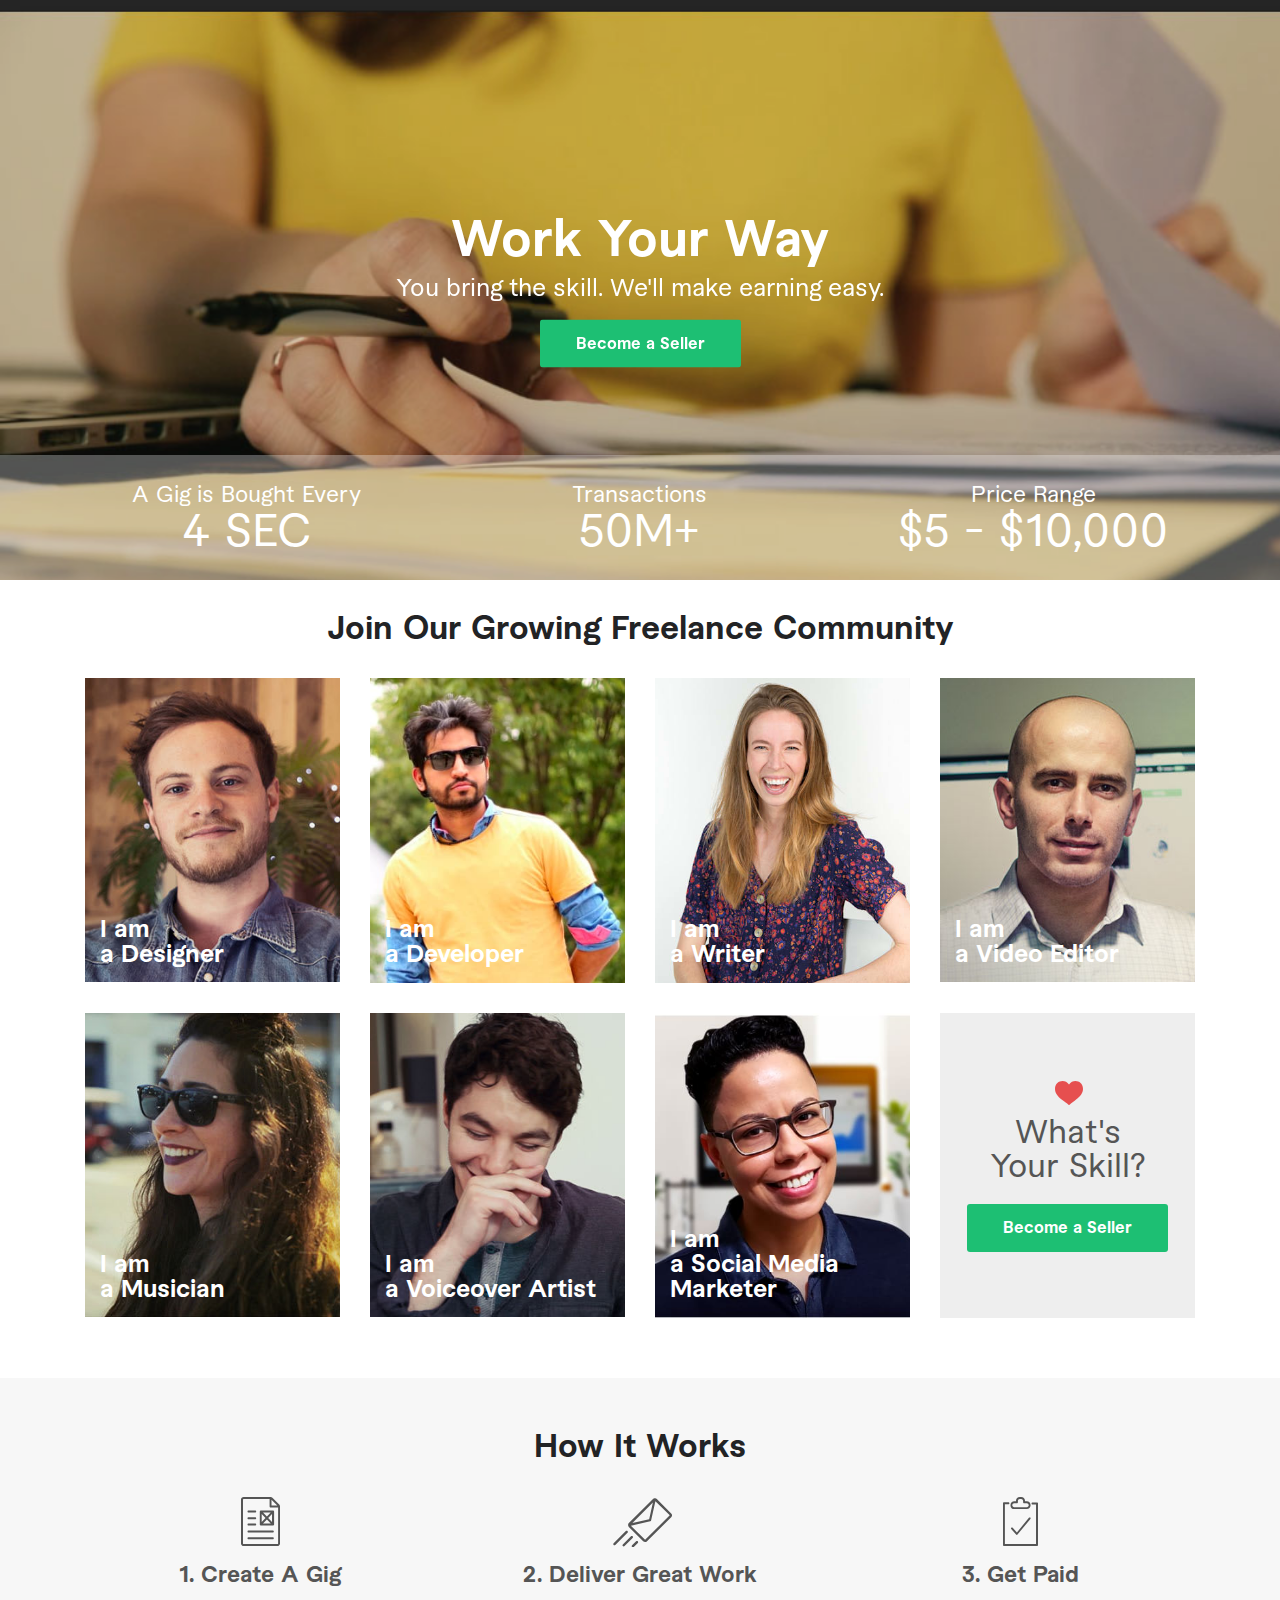
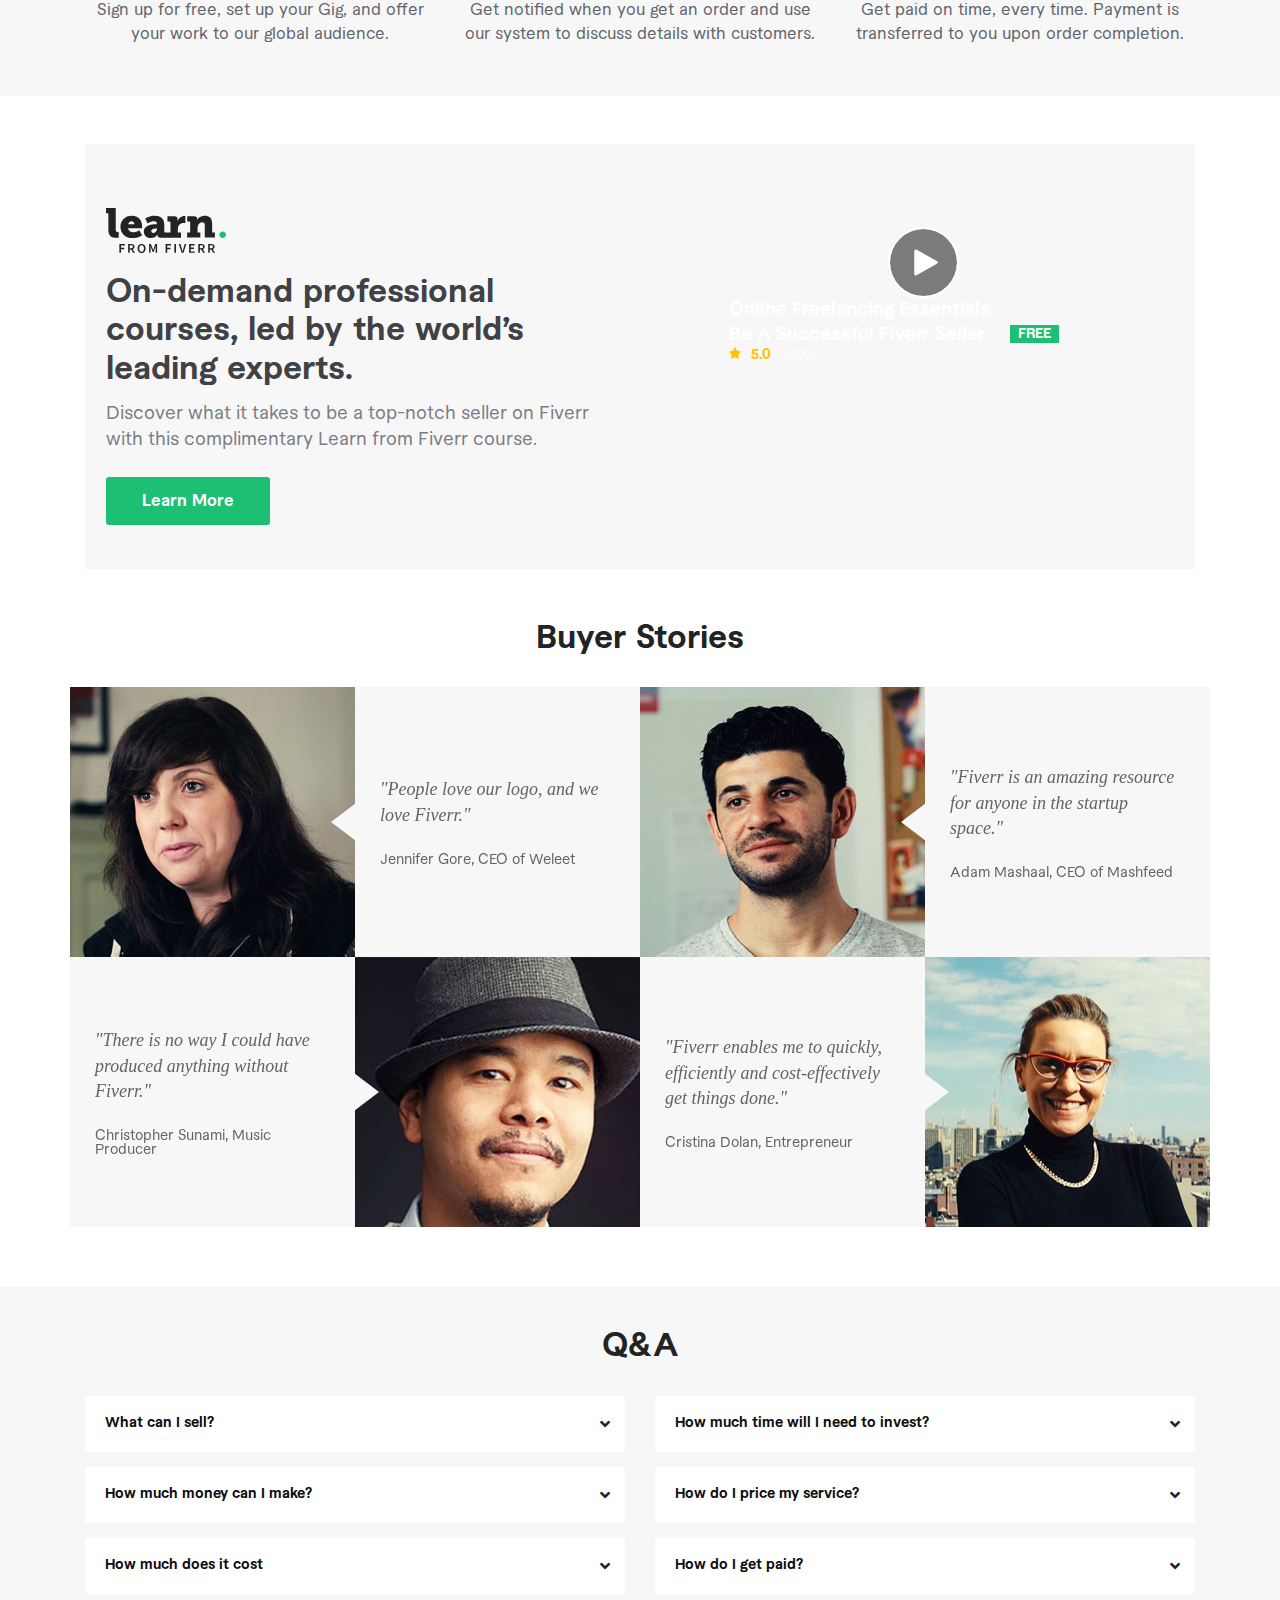
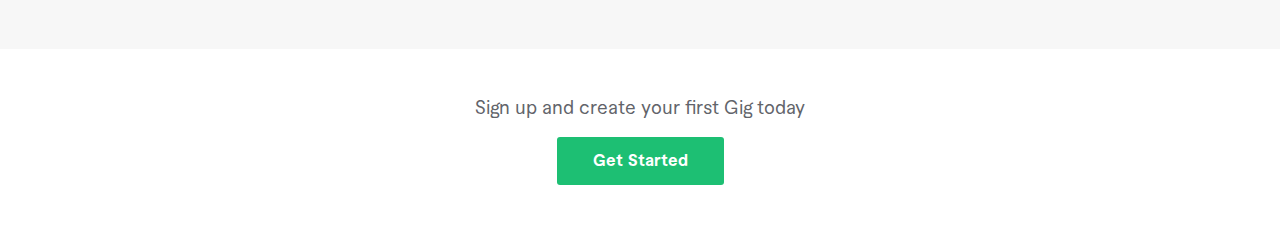
==== commit ce228087: "complete selling page" ====
--- a/start_selling.html
+++ b/start_selling.html
@@ -149,7 +149,7 @@
         <!-- COMMUNITY -->
         <section class="community d-md-block d-none">
           <div class="container">
-            <div class="community__title">
+            <div class="title__selling">
               <h2>Join Our Growing Freelance Community</h2>
             </div>
             <div class="row">
@@ -395,12 +395,262 @@
             </div>
           </div>
         </section>
+
+        <!-- WORK -->
+        <section class="work">
+          <div class="container text-center">
+            <div class="title__selling">
+              <h2>How It Works</h2>
+            </div>
+            <div class="row">
+              <div class="col-12 col-md-4">
+                <div class="work__item">
+                  <h3 class="img__create_gig">1. Create A Gig</h3>
+                  <p>
+                    Sign up for free, set up your Gig, and offer your work to
+                    our global audience.
+                  </p>
+                </div>
+              </div>
+              <div class="col-12 col-md-4">
+                <div class="work__item">
+                  <h3 class="img__deliver">2. Deliver Great Work</h3>
+                  <p>
+                    Get notified when you get an order and use our system to
+                    discuss details with customers.
+                  </p>
+                </div>
+              </div>
+              <div class="col-12 col-md-4">
+                <div class="work__item">
+                  <h3>3. Get Paid</h3>
+                  <p>
+                    Get paid on time, every time. Payment is transferred to you
+                    upon order completion.
+                  </p>
+                </div>
+              </div>
+            </div>
+            <a
+              href="https://www.fiverr.com/join?ref=start_selling_lp&start_selling_ref=how_it_works"
+              class="btn--standard d-md-none"
+              >Become a seller</a
+            >
+          </div>
+        </section>
+
+        <!-- EDUCATION -->
+        <section class="education">
+          <div class="container">
+            <div class="education__cover">
+              <div class="row">
+                <div class="col-12 col-lg-6">
+                  <div class="education__description">
+                    <i class="learn-more-logo"></i>
+                    <h2>
+                      On-demand professional courses, led by the world’s leading
+                      experts.
+                    </h2>
+                    <p>
+                      Discover what it takes to be a top-notch seller on Fiverr
+                      with this complimentary Learn from Fiverr course.
+                    </p>
+                    <a
+                      href="https://learn.fiverr.com/pages/for-sellers"
+                      class="btn--standard"
+                      target="_blank"
+                      >Learn More</a
+                    >
+                  </div>
+                </div>
+                <div class="col-12 col-lg-6">
+                  <div class="education__video">
+                    <div class="education__video_player_warpper">
+                      <a
+                        href=".modal__education"
+                        data-toggle="modal"
+                        class="education__video_popup"
+                      >
+                        <i class="btn-video-player"></i>
+                        <video
+                          src="https://fiverr-res.cloudinary.com/video/upload/q_auto/generic/landing/Chapter01_Introduction01.mp4"
+                          preload="none"
+                          width="100%"
+                          height="100%"
+                        ></video>
+                      </a>
+                      <div class="education__video_description">
+                        <div class="education__video_title">
+                          <h3>
+                            Online Freelancing Essentials: Be A Successful
+                            Fiverr Seller
+                          </h3>
+                          <span> free</span>
+                        </div>
+                        <div class="education__video_rating">
+                          <span class="education__icon_star"></span>
+                          <span class="education__rating_value">5.0</span>
+                          <span class="education__rating_count">(+500)</span>
+                        </div>
+                      </div>
+                    </div>
+                  </div>
+                </div>
+              </div>
+            </div>
+          </div>
+        </section>
+
+        <!-- BUYER -->
+        <section class="buyer">
+          <div class="container">
+            <div class="title__selling d-none d-md-block">
+              <h2>Buyer stories</h2>
+            </div>
+            <div class="row">
+              <div class="col-12 col-md-6">
+                <div class="buyer__item buyer1">
+                  <div class="buyer__quote">
+                    <p>"People love our logo, and we love Fiverr."</p>
+                    <span>Jennifer Gore, CEO of Weleet</span>
+                  </div>
+                </div>
+              </div>
+              <div class="col-12 col-md-6">
+                <div class="buyer__item buyer2">
+                  <div class="buyer__quote">
+                    <p>
+                      "Fiverr is an amazing resource for anyone in the startup
+                      space."
+                    </p>
+                    <span>Adam Mashaal, CEO of Mashfeed</span>
+                  </div>
+                </div>
+              </div>
+              <div class="col-12 col-md-6">
+                <div class="buyer__item buyer3">
+                  <div class="buyer__quote">
+                    <p>
+                      "There is no way I could have produced anything without
+                      Fiverr."
+                    </p>
+                    <span>Christopher Sunami, Music Producer</span>
+                  </div>
+                </div>
+              </div>
+              <div class="col-12 col-md-6">
+                <div class="buyer__item buyer4">
+                  <div class="buyer__quote">
+                    <p>
+                      "Fiverr enables me to quickly, efficiently and
+                      cost-effectively get things done."
+                    </p>
+                    <span>Cristina Dolan, Entrepreneur</span>
+                  </div>
+                </div>
+              </div>
+            </div>
+          </div>
+        </section>
+
+        <!-- Question and answer -->
+        <section class="qanda">
+          <div class="container">
+            <div class="title__selling">
+              <h2>Q&A</h2>
+            </div>
+            <div class="row">
+              <div class="col-12 col-md-6">
+                <div class="qanda__item">
+                  <div class="qanda__header">
+                    <h4>What can I sell?</h4>
+                    <i class="fas fa-angle-down"></i>
+                  </div>
+                  <div class="qanda__content">
+                    Be creative! You can offer any service you wish as long as
+                    it's legal and complies with our terms. There are over 200
+                    categories you can browse to get ideas.
+                  </div>
+                </div>
+                <div class="qanda__item">
+                  <div class="qanda__header">
+                    <h4>How much money can I make?</h4>
+                    <i class="fas fa-angle-down"></i>
+                  </div>
+                  <div class="qanda__content">
+                    It's totally up to you. You can work as much as you want.
+                    Many sellers work on Fiverr full time and some keep their
+                    9-5 job while using Fiverr to make extra money.
+                  </div>
+                </div>
+                <div class="qanda__item">
+                  <div class="qanda__header">
+                    <h4>How much does it cost</h4>
+                    <i class="fas fa-angle-down"></i>
+                  </div>
+                  <div class="qanda__content">
+                    It's free to join Fiverr. There is no subscription required
+                    or fees to list your services. You keep 80% of each
+                    transaction.
+                  </div>
+                </div>
+              </div>
+              <div class="col-12 col-md-6">
+                <div class="qanda__item">
+                  <div class="qanda__header">
+                    <h4>How much time will I need to invest?</h4>
+                    <i class="fas fa-angle-down"></i>
+                  </div>
+                  <div class="qanda__content">
+                    It's very flexible. You need to put in some time and effort
+                    in the beginning to learn the marketplace and then you can
+                    decide for yourself what amount of work you want to do.
+                  </div>
+                </div>
+                <div class="qanda__item">
+                  <div class="qanda__header">
+                    <h4>How do I price my service?</h4>
+                    <i class="fas fa-angle-down"></i>
+                  </div>
+                  <div class="qanda__content">
+                    With Gig Packages, you set your pricing anywhere from $5 -
+                    $995 and offer three versions of your service at three
+                    different prices.
+                  </div>
+                </div>
+                <div class="qanda__item">
+                  <div class="qanda__header">
+                    <h4>How do I get paid?</h4>
+                    <i class="fas fa-angle-down"></i>
+                  </div>
+                  <div class="qanda__content">
+                    Once you complete a buyer's order, the money is transferred
+                    to your account. No need to chase clients for payments and
+                    wait 60 or 90 days for a check.
+                  </div>
+                </div>
+              </div>
+            </div>
+          </div>
+        </section>
+
+        <!-- SIGN UP -->
+        <section class="signup text-center">
+          <div class="container">
+            <p>Sign up and create your first Gig today</p>
+            <a
+              href="https://www.fiverr.com/join?ref=start_selling_lp&start_selling_ref=footer"
+              class="btn--standard"
+              >Get Started</a
+            >
+          </div>
+        </section>
       </main>
 
       <footer></footer>
     </div>
 
-    <!-- Modal -->
+    <!-- Community Modal -->
     <div
       class="modal fade modal__designer"
       tabindex="-1"
@@ -820,6 +1070,38 @@
       </div>
     </div>
 
+    <!-- Education Modal -->
+    <div
+      class="modal fade modal__education"
+      tabindex="-1"
+      role="dialog"
+      aria-labelledby="myLargeModalLabel"
+      aria-hidden="true"
+    >
+      <div class="modal-dialog modal-xl">
+        <div class="modal-content">
+          <div class="modal__education_close">
+            <button
+              type="button"
+              class="close"
+              data-dismiss="modal"
+              aria-label="Close"
+            >
+              <span aria-hidden="true">&times;</span>
+            </button>
+          </div>
+          <video
+            class="animate__animated animate__fadeIn modal__education_video"
+            preload="auto"
+            width="100%"
+            height="100%"
+            controls="true"
+            src="https://fiverr-res.cloudinary.com/video/upload/q_auto/generic/landing/Chapter01_Introduction01.mp4"
+          ></video>
+        </div>
+      </div>
+    </div>
+
     <!-- Optional JavaScript -->
     <!-- jQuery first, then Popper.js, then Bootstrap JS -->
     <script
@@ -851,7 +1133,7 @@
       $(".community__content").slick({
         dots: true,
         arrows: false,
-        autoplay: false,
+        autoplay: true,
         infinite: true,
         speed: 500,
       });
--- a/css/style.css
+++ b/css/style.css
@@ -1297,13 +1297,6 @@
   object-fit: cover;
 }
 
-@media only screen and (max-width: 1200px) {
-  .carouselVideo video {
-    position: fixed;
-    z-index: 0;
-  }
-}
-
 @media only screen and (max-width: 768px) {
   .carouselVideo video {
     display: none;
@@ -1423,6 +1416,7 @@
   width: 100%;
   padding: 8px 0;
   position: relative;
+  z-index: 2;
   display: none;
 }
 
@@ -1455,15 +1449,7 @@
   padding: 30px 0;
   background-color: #fff;
   position: relative;
-}
-
-.community__title h2 {
-  font-size: 32px;
-  line-height: 120%;
-  text-align: center;
-  text-transform: capitalize;
-  padding-bottom: 30px;
-  color: #222325;
+  z-index: 2;
 }
 
 .community__item {
@@ -1970,4 +1956,523 @@
   -webkit-filter: blur(15px);
           filter: blur(15px);
 }
+
+.work {
+  background-color: #f7f7f7;
+  position: relative;
+  padding: 50px 0;
+  z-index: 2;
+}
+
+.work .work__item h3 {
+  color: #555;
+  font-weight: 700;
+  font-size: 22px;
+  line-height: 26px;
+  padding-bottom: 10px;
+}
+
+.work .work__item h3::before {
+  background: transparent url(../../images/selling/sprite-start-selling.svg) no-repeat 0 0;
+  background-size: 350px;
+  content: "";
+  display: block;
+  width: 50px;
+  height: 50px;
+  margin: 0 auto 15px;
+}
+
+@media only screen and (max-width: 768px) {
+  .work .work__item h3 {
+    font-size: 16px;
+    padding: 15px 0 5px;
+  }
+}
+
+.work .work__item h3.img__create_gig::before {
+  background-position: -200px 0;
+}
+
+.work .work__item h3.img__deliver::before {
+  background-position: -294px 0;
+  background-size: 419px;
+  width: 64px;
+}
+
+.work .work__item p {
+  font-size: 16px;
+  line-height: 24px;
+  text-align: center;
+  color: #62646a;
+}
+
+@media only screen and (max-width: 768px) {
+  .work .work__item p {
+    font-size: 14px;
+    line-height: 20px;
+    padding: 0 10px;
+  }
+}
+
+@media only screen and (max-width: 768px) {
+  .work .work__item {
+    padding-top: 20px;
+  }
+}
+
+.work a.btn--standard {
+  padding: 12px 20px;
+  margin-top: 20px;
+}
+
+@media only screen and (max-width: 768px) {
+  .work {
+    background-color: #fff;
+  }
+}
+
+.education {
+  padding: 48px 0 20px;
+  position: relative;
+  z-index: 2;
+  background-color: #fff;
+}
+
+.education .education__cover {
+  padding: 40px 0;
+  background-color: #f7f7f7;
+}
+
+.education .education__cover .education__description {
+  padding: 24px 0 4px 21px;
+}
+
+.education .education__cover .education__description .learn-more-logo {
+  background: transparent url(../../images/selling/learn_more.svg) no-repeat 0 0;
+  display: block;
+  height: 45px;
+  padding-bottom: 20px;
+  margin-bottom: 20px;
+}
+
+.education .education__cover .education__description h2 {
+  font-size: 32px;
+  line-height: 120%;
+  font-weight: 700;
+  color: #404145;
+}
+
+@media only screen and (max-width: 768px) {
+  .education .education__cover .education__description h2 {
+    font-size: 28px;
+    line-height: 130%;
+  }
+}
+
+.education .education__cover .education__description p {
+  font-size: 18px;
+  font-weight: 400;
+  line-height: 26px;
+  padding: 12px 0 25px;
+  color: #7a7d85;
+}
+
+@media only screen and (max-width: 768px) {
+  .education .education__cover .education__description a.btn--standard {
+    width: 100%;
+    text-align: center;
+  }
+}
+
+@media only screen and (max-width: 960px) {
+  .education .education__cover .education__description {
+    padding: 24px 20px 0;
+  }
+}
+
+.education .education__cover .education__video {
+  padding: 0 64px;
+}
+
+.education .education__cover .education__video .education__video_player_warpper {
+  position: relative;
+}
+
+.education .education__cover .education__video .education__video_player_warpper .btn-video-player {
+  position: absolute;
+  z-index: 3;
+  top: 50%;
+  right: 50%;
+  margin-top: -33.5px;
+  margin-right: -33.5px;
+  font-size: 67px;
+  width: 71px;
+  height: 71px;
+  background: transparent url(../../images/selling/btn-video-player.svg) no-repeat 0 0;
+  background-size: 4em 1em;
+  display: inline-block;
+  border: 2px solid #fff;
+  border-radius: 50%;
+  background-position: 0 0;
+}
+
+.education .education__cover .education__video .education__video_player_warpper video {
+  height: 100%;
+  width: 100%;
+  border-radius: 5px;
+}
+
+.education .education__cover .education__video .education__video_player_warpper .education__video_description {
+  display: -webkit-box;
+  display: -ms-flexbox;
+  display: flex;
+  -webkit-box-orient: vertical;
+  -webkit-box-direction: normal;
+      -ms-flex-direction: column;
+          flex-direction: column;
+  position: absolute;
+  bottom: -25px;
+  left: 10px;
+}
+
+.education .education__cover .education__video .education__video_player_warpper .education__video_description .education__video_title {
+  display: -webkit-box;
+  display: -ms-flexbox;
+  display: flex;
+}
+
+.education .education__cover .education__video .education__video_player_warpper .education__video_description .education__video_title h3 {
+  color: #fff;
+  font-weight: 700;
+  font-size: 18px;
+  line-height: 135%;
+  width: 70%;
+}
+
+.education .education__cover .education__video .education__video_player_warpper .education__video_description .education__video_title span {
+  color: #fff;
+  -ms-flex-item-align: end;
+      align-self: flex-end;
+  font-size: 14px;
+  font-weight: 700;
+  text-transform: uppercase;
+  background-color: #1dbf73;
+  margin-bottom: 3px;
+  padding: 2px 8px;
+  line-height: 100%;
+}
+
+.education .education__cover .education__video .education__video_player_warpper .education__video_description .education__video_rating .education__icon_star {
+  background-image: url(../../images/selling/icn-master-ratings-stars.svg);
+  background-repeat: no-repeat;
+  background-size: 12px 36px;
+  background-position: top left;
+  display: inline-block;
+  overflow: hidden;
+  height: 12px;
+  text-indent: -3000px;
+  width: 15px;
+}
+
+.education .education__cover .education__video .education__video_player_warpper .education__video_description .education__video_rating .education__rating_value {
+  font-size: 14px;
+  font-weight: 700;
+  color: #ffc100;
+  padding: 0 4px 0 2px;
+}
+
+.education .education__cover .education__video .education__video_player_warpper .education__video_description .education__video_rating .education__rating_count {
+  font-size: 12px;
+  color: #fff;
+}
+
+@media only screen and (max-width: 960px) {
+  .education .education__cover .education__video {
+    padding: 24px 20px 0;
+  }
+}
+
+.modal__education .modal__education_close .close {
+  position: absolute;
+  top: -35px;
+  right: -35px;
+  color: #fff;
+  font-size: 40px;
+  line-height: 40px;
+  width: 40px;
+  height: 40px;
+  text-align: center;
+  font-weight: 400;
+  z-index: 10;
+  opacity: 1;
+}
+
+@media only screen and (max-width: 960px) {
+  .modal__education .modal__education_close .close {
+    top: -10px;
+    right: -10px;
+    font-size: 20px;
+  }
+}
+
+.buyer {
+  padding: 30px 0 60px;
+  background-color: #fff;
+  position: relative;
+  z-index: 2;
+}
+
+.buyer .col-12,
+.buyer .col-md-6 {
+  padding: 0;
+}
+
+.buyer__item {
+  width: 100%;
+  background-color: #f7f7f7;
+  height: 270px;
+  position: relative;
+}
+
+.buyer__item::before {
+  content: "";
+  display: inline-block;
+  border-top: 19px transparent solid;
+  border-bottom: 19px transparent solid;
+  position: absolute;
+  z-index: 2;
+  left: 50%;
+  top: 50%;
+}
+
+.buyer__item::after {
+  content: "";
+  background-color: transparent;
+  background-repeat: no-repeat;
+  background-position: top center;
+  float: right;
+  width: 50%;
+  height: 270px;
+  position: absolute;
+  z-index: 1;
+  top: 0;
+}
+
+.buyer__item .buyer__quote {
+  display: block;
+  position: absolute;
+  top: 50%;
+  z-index: 2;
+  padding: 0 25px;
+  width: 50%;
+  -webkit-box-sizing: border-box;
+          box-sizing: border-box;
+  -webkit-transform: translateY(-50%);
+          transform: translateY(-50%);
+}
+
+.buyer__item .buyer__quote p {
+  font: italic 18px/140% Georgia, "Times New Roman", serif;
+  color: #62646a;
+}
+
+.buyer__item .buyer__quote span {
+  display: block;
+  font-size: 14px;
+  padding-top: 25px;
+  color: #62646a;
+}
+
+.buyer .buyer1::before,
+.buyer .buyer2::before {
+  -webkit-transform: translate3d(-24px, -50%, 0);
+          transform: translate3d(-24px, -50%, 0);
+  border-right: 25px #f7f7f7 solid;
+}
+
+.buyer .buyer1::after,
+.buyer .buyer2::after {
+  background-image: url(../../images/selling/buyer1.jpg);
+  left: 0;
+}
+
+.buyer .buyer1 .buyer__quote,
+.buyer .buyer2 .buyer__quote {
+  right: 0;
+}
+
+.buyer .buyer3::before,
+.buyer .buyer4::before {
+  border-left: 25px #f7f7f7 solid;
+  -webkit-transform: translate3d(-1px, -50%, 0);
+          transform: translate3d(-1px, -50%, 0);
+}
+
+.buyer .buyer3::after,
+.buyer .buyer4::after {
+  background-image: url(../../images/selling/buyer3.jpg);
+  right: 0;
+}
+
+.buyer .buyer2::after {
+  background-image: url(../../images/selling/buyer2.jpg);
+}
+
+.buyer .buyer4::after {
+  background-image: url(../../images/selling/buyer4.jpg);
+}
+
+@media only screen and (max-width: 768px) {
+  .buyer {
+    padding: 30px 0 0;
+  }
+  .buyer .buyer__item {
+    height: 376px;
+  }
+  .buyer .buyer__item::after {
+    background-position: center top;
+    background-size: cover;
+    height: 221px;
+    display: block;
+    width: 100%;
+    top: 0;
+  }
+  .buyer .buyer__item::before {
+    content: "";
+    border-left: 15px transparent solid;
+    border-right: 15px transparent solid;
+    border-bottom: 19px #f7f7f7 solid;
+    position: absolute;
+    z-index: 2;
+    left: 50%;
+    top: 202px;
+    -webkit-transform: translateX(-50%);
+    transform: translateX(-50%);
+    border-top: unset;
+  }
+  .buyer .buyer__item .buyer__quote {
+    bottom: 0;
+    left: 0;
+    top: unset;
+    width: 100%;
+  }
+}
+
+.qanda {
+  padding: 40px 0;
+  background-color: #f7f7f7;
+  position: relative;
+  z-index: 2;
+}
+
+.qanda .qanda__item {
+  border-left: 5px transparent solid;
+  background-color: #fff;
+  position: relative;
+  border-radius: 3px;
+  -webkit-transition: all 0.3s;
+  transition: all 0.3s;
+  cursor: pointer;
+  overflow: hidden;
+  margin-bottom: 15px;
+}
+
+.qanda .qanda__item .qanda__header {
+  padding: 20px 15px;
+  display: -webkit-box;
+  display: -ms-flexbox;
+  display: flex;
+  -webkit-box-pack: justify;
+      -ms-flex-pack: justify;
+          justify-content: space-between;
+}
+
+.qanda .qanda__item .qanda__header h4 {
+  font-weight: 700;
+  font-size: 14px;
+  color: #0e0e0f;
+}
+
+.qanda .qanda__item .qanda__header i {
+  -webkit-transition: all 0.3s;
+  transition: all 0.3s;
+}
+
+.qanda .qanda__item .qanda__header i.show {
+  -webkit-transform: rotateZ(-180deg);
+          transform: rotateZ(-180deg);
+}
+
+.qanda .qanda__item .qanda__content {
+  font-size: 14px;
+  font-weight: 400;
+  color: #0e0e0f;
+  line-height: 20px;
+  max-height: 0;
+  padding: 0 15px;
+  -webkit-transition: all 0.3s;
+  transition: all 0.3s;
+}
+
+.qanda .qanda__item .qanda__content.show {
+  padding: 20px 15px;
+  max-height: inherit;
+}
+
+.qanda .qanda__item:hover {
+  border-color: #1dbf73;
+}
+
+@media only screen and (max-width: 768px) {
+  .qanda {
+    padding: 30px 0;
+    background-color: #fff;
+  }
+}
+
+.signup {
+  padding: 50px 0;
+  background-color: #fff;
+  position: relative;
+  z-index: 2;
+}
+
+.signup p {
+  font-size: 18px;
+  color: #62646a;
+  font-weight: 400;
+}
+
+.signup a.btn--standard {
+  margin-top: 20px;
+}
+
+@media only screen and (max-width: 768px) {
+  .signup {
+    padding: 20px 0;
+  }
+  .signup p {
+    font-size: 14px;
+  }
+  .signup a.btn--standard {
+    padding: 12px 20px;
+    font-size: 16px;
+  }
+}
+
+.title__selling h2 {
+  font-size: 32px;
+  line-height: 120%;
+  text-align: center;
+  text-transform: capitalize;
+  padding-bottom: 30px;
+  color: #222325;
+  font-weight: 700;
+}
+
+@media only screen and (max-width: 768px) {
+  .title__selling h2 {
+    font-size: 28px;
+  }
+}
 /*# sourceMappingURL=style.css.map */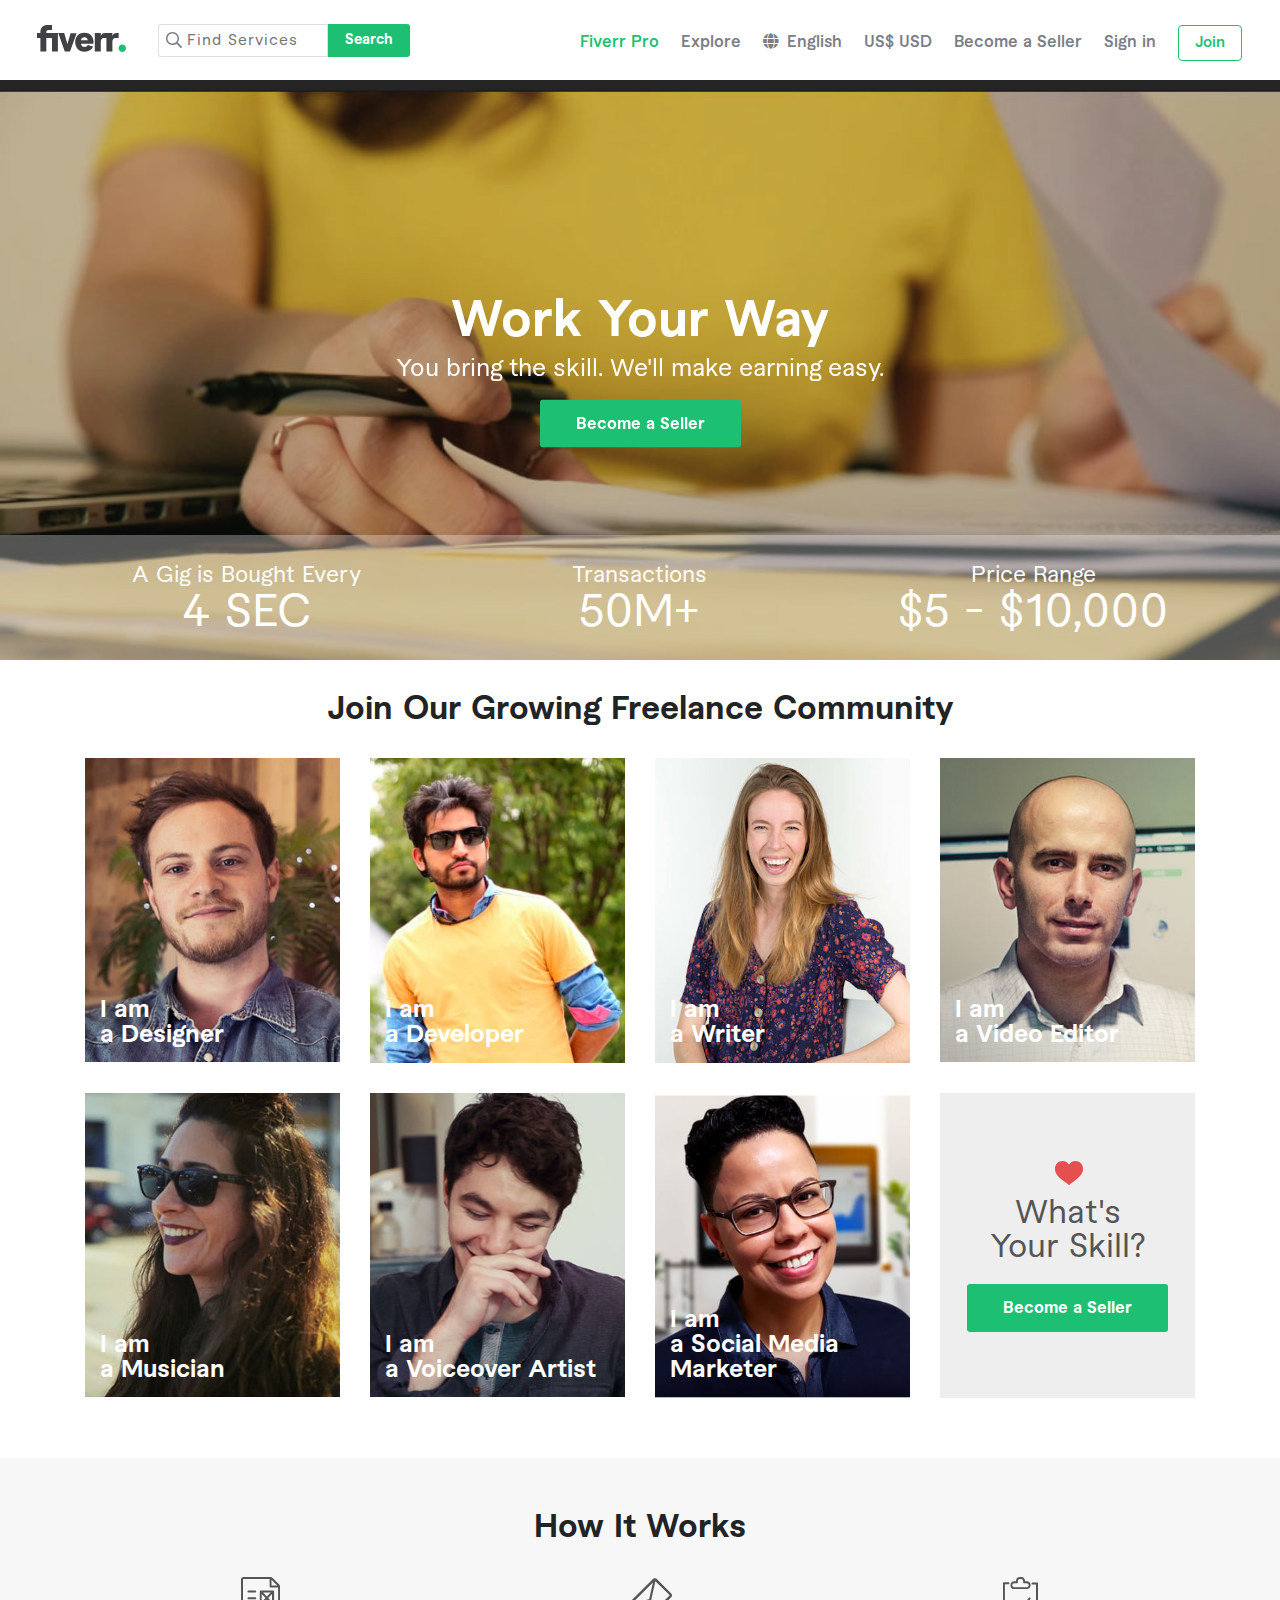
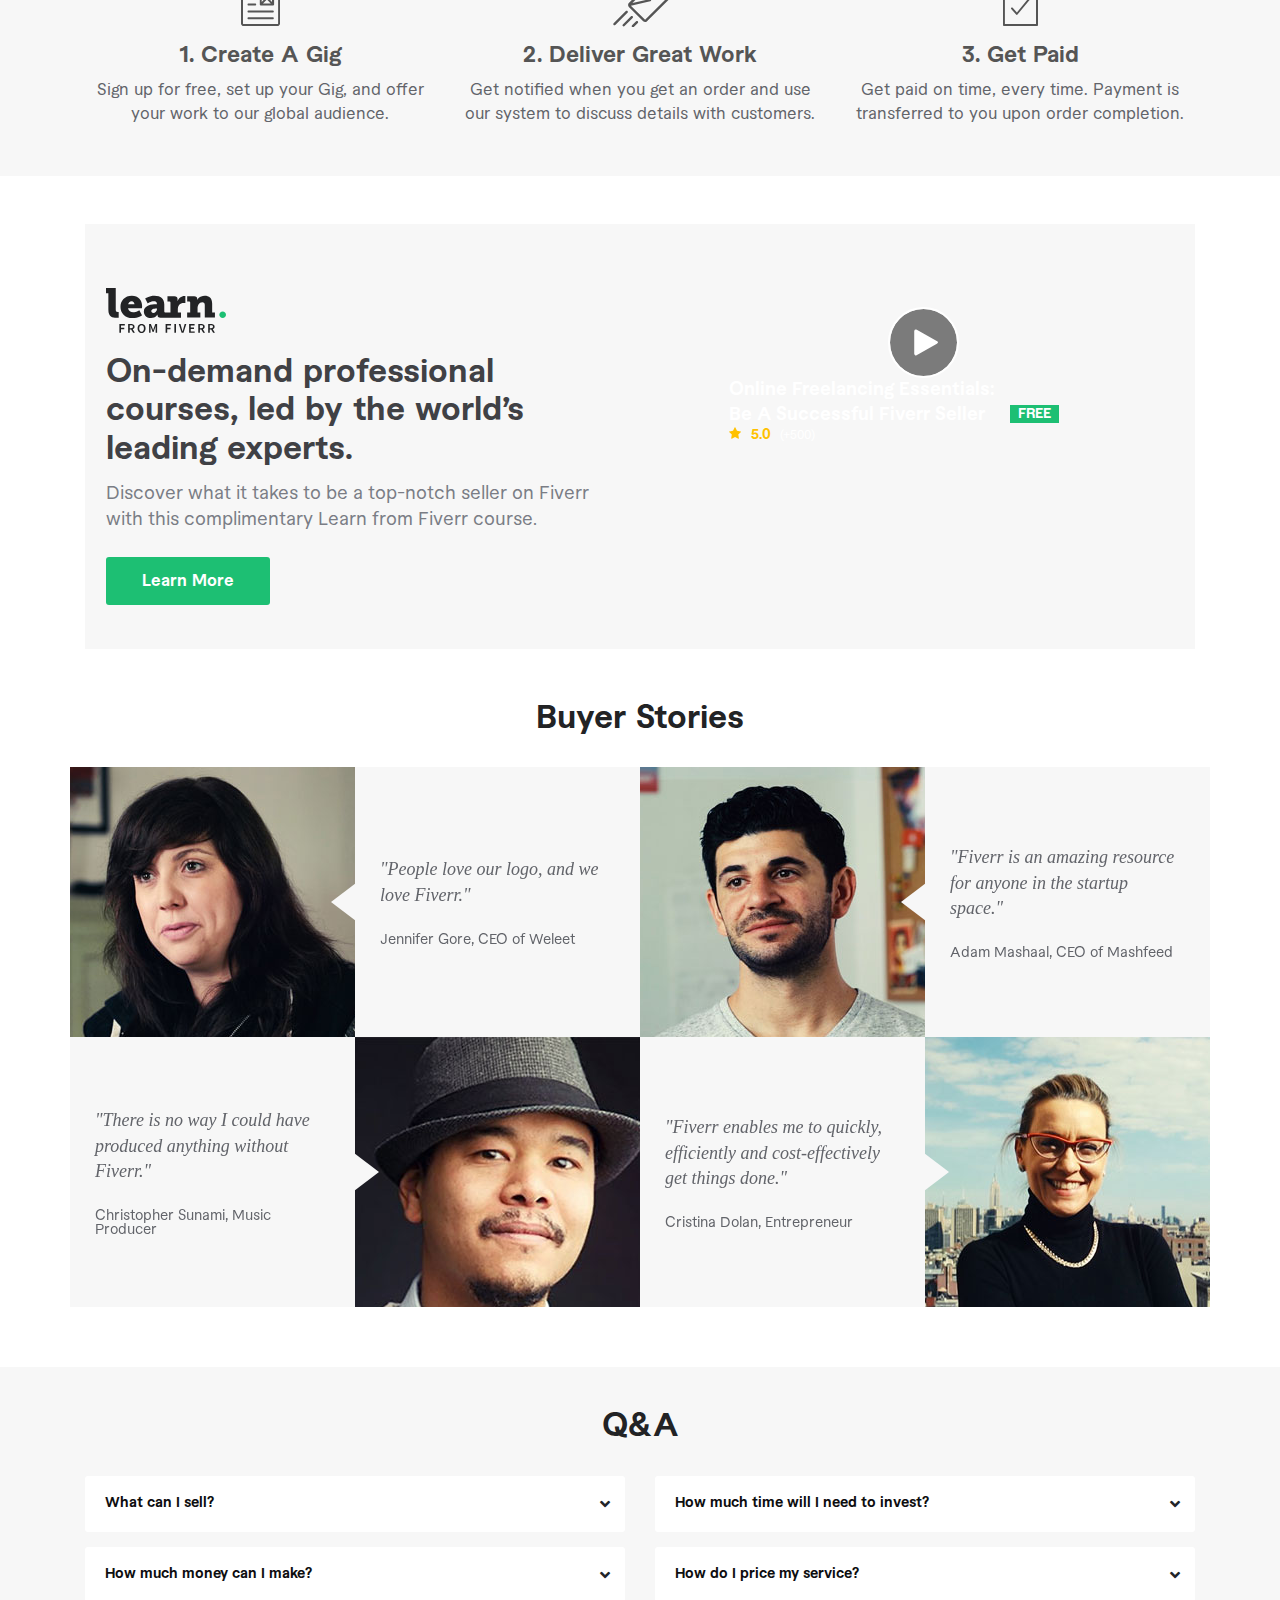
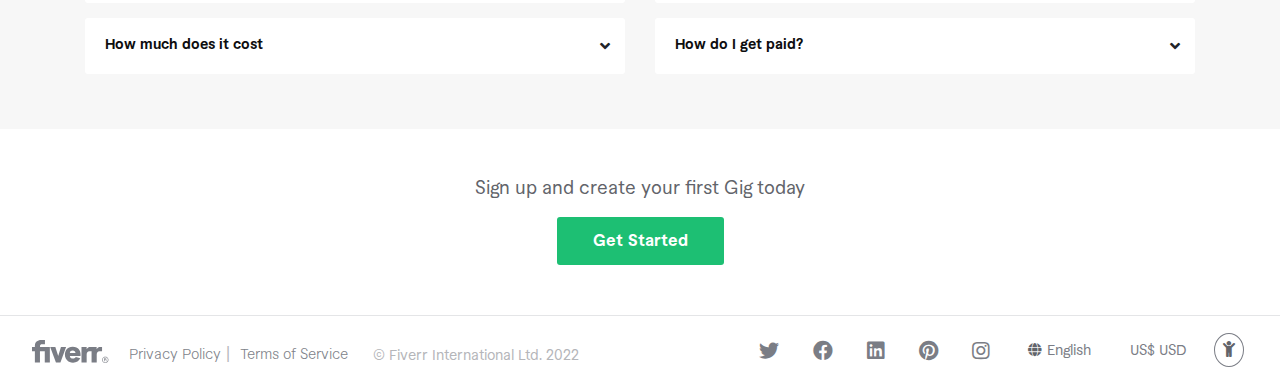
==== commit 096cc044: "add footer and header for selling page" ====
--- a/start_selling.html
+++ b/start_selling.html
@@ -1,130 +1,374 @@
 <!DOCTYPE html>
 <html lang="en">
-  <head>
-    <title>Fiverr - Freelance Services Marketplace for Businesses</title>
-    <!-- Required meta tags -->
-    <meta charset="utf-8" />
-    <meta
-      name="viewport"
-      content="width=device-width, initial-scale=1, shrink-to-fit=no"
-    />
-    <!-- Favicon -->
-    <link rel="shortcut icon" href="./images/favicon.ico" />
-
-    <!-- Font Awesome 5  -->
-    <link
-      rel="stylesheet"
-      href="https://cdnjs.cloudflare.com/ajax/libs/font-awesome/5.15.4/css/all.min.css"
-    />
-
-    <!-- Line Awesome  -->
-    <link
-      rel="stylesheet"
-      href="https://maxst.icons8.com/vue-static/landings/line-awesome/line-awesome/1.3.0/css/line-awesome.min.css"
-    />
-
-    <!-- Animate  -->
-    <link
-      rel="stylesheet"
-      href="https://cdnjs.cloudflare.com/ajax/libs/animate.css/4.1.1/animate.min.css"
-    />
-
-    <!-- Wow Js -->
-    <link rel="stylesheet" href="./libs/WOW/css/libs/animate.css" />
-
-    <!-- Slick  -->
-    <link rel="stylesheet" href="./libs/Slick/slick.css" />
-    <link rel="stylesheet" href="./libs/Slick/slick-theme.css" />
-
-    <!-- Bootstrap CSS -->
-    <link
-      rel="stylesheet"
-      href="https://stackpath.bootstrapcdn.com/bootstrap/4.3.1/css/bootstrap.min.css"
-    />
-
-    <!-- Custom CSS  -->
-    <link rel="stylesheet" href="./css/style.css" />
-  </head>
-
-  <body>
-    <div class="wrapper--selling">
-      <header></header>
-
-      <main>
-        <!-- CAROUSEL -->
-        <section class="carouselVideo">
-          <img
-            src="./images/selling/bg-mobile-first-hero-x2.jpg"
-            alt=""
-            class="carouselVideo__img"
-          />
-          <video
-            src="https://sg.fiverrcdn.com/packages_lp/cover_video.mp4"
-            poster="./images/selling/bg-first-hero.jpg"
-            autoplay
-            loop
-            muted
-            preload="auto"
-          >
-            <source
-              src="https://sg.fiverrcdn.com/packages_lp/cover_video.mp4"
-              type="video/mp4"
-            />
-            <source
-              src="https://sg.fiverrcdn.com/packages_lp/cover_video.mp4"
-              type="video/webm"
-            />
-            <source
-              src="https://sg.fiverrcdn.com/packages_lp/cover_video.mp4"
-              type="video/ogv"
-            />
-          </video>
-          <div class="carouselVideo__caption">
-            <h1
-              class="wow animate__fadeIn"
-              data-wow-duration="2s"
-              data-wow-delay="0.4s"
-            >
-              Work Your Way
-            </h1>
-            <p
-              class="wow animate__fadeIn"
-              data-wow-duration="2s"
-              data-wow-delay="0.4s"
-            >
-              You bring the skill. We'll make earning easy.
-            </p>
-            <a
-              href="https://www.fiverr.com/join?ref=start_selling_lp&start_selling_ref=header"
-              class="btn--standard wow animate__fadeIn"
-              data-wow-duration="2s"
-              data-wow-delay="0.8s"
-              >Become a Seller</a
-            >
-          </div>
-          <div class="carouselVideo__stats-lg">
-            <div class="carouselVideo__box">
-              <ul>
-                <li>
-                  A Gig is Bought Every
-                  <br />
-                  <strong>4 SEC</strong>
+
+<head>
+  <title>Fiverr - Freelance Services Marketplace for Businesses</title>
+  <!-- Required meta tags -->
+  <meta charset="utf-8" />
+  <meta name="viewport" content="width=device-width, initial-scale=1, shrink-to-fit=no" />
+  <!-- Favicon -->
+  <link rel="shortcut icon" href="./images/favicon.ico" />
+
+  <!-- Font Awesome 5  -->
+  <link rel="stylesheet" href="https://cdnjs.cloudflare.com/ajax/libs/font-awesome/5.15.4/css/all.min.css" />
+
+  <!-- Line Awesome  -->
+  <link rel="stylesheet"
+    href="https://maxst.icons8.com/vue-static/landings/line-awesome/line-awesome/1.3.0/css/line-awesome.min.css" />
+
+  <!-- Animate  -->
+  <link rel="stylesheet" href="https://cdnjs.cloudflare.com/ajax/libs/animate.css/4.1.1/animate.min.css" />
+
+  <!-- Wow Js -->
+  <link rel="stylesheet" href="./libs/WOW/css/libs/animate.css" />
+
+  <!-- Slick  -->
+  <link rel="stylesheet" href="./libs/Slick/slick.css" />
+  <link rel="stylesheet" href="./libs/Slick/slick-theme.css" />
+
+  <!-- Bootstrap CSS -->
+  <link rel="stylesheet" href="https://stackpath.bootstrapcdn.com/bootstrap/4.3.1/css/bootstrap.min.css" />
+
+  <!-- Custom CSS  -->
+  <link rel="stylesheet" href="./css/style.css" />
+</head>
+
+<body>
+  <div class="wrapper--selling">
+    <div id="main-header">
+      <header class="header__transparent" id="headerArea">
+        <div class="header__container wrapper--index">
+          <div class="header__content d-flex align-items-center">
+            <a onclick="toggleButton()" class="trigger-menu-icon" id='menu-toggle'>
+              <span class="fas fa-bars"></span>
+            </a>
+            <a class="main-logo" href="#">
+              <svg width="89" height="27" viewBox="0 0 89 27" fill="none" xmlns="http://www.w3.org/2000/svg" style="">
+                <g fill="#404145" class="first-path">
+                  <path
+                    d="m81.6 13.1h-3.1c-2 0-3.1 1.5-3.1 4.1v9.3h-6v-13.4h-2.5c-2 0-3.1 1.5-3.1 4.1v9.3h-6v-18.4h6v2.8c1-2.2 2.3-2.8 4.3-2.8h7.3v2.8c1-2.2 2.3-2.8 4.3-2.8h2zm-25.2 5.6h-12.4c.3 2.1 1.6 3.2 3.7 3.2 1.6 0 2.7-.7 3.1-1.8l5.3 1.5c-1.3 3.2-4.5 5.1-8.4 5.1-6.5 0-9.5-5.1-9.5-9.5 0-4.3 2.6-9.4 9.1-9.4 6.9 0 9.2 5.2 9.2 9.1 0 .9 0 1.4-.1 1.8zm-5.7-3.5c-.1-1.6-1.3-3-3.3-3-1.9 0-3 .8-3.4 3zm-22.9 11.3h5.2l6.6-18.3h-6l-3.2 10.7-3.2-10.8h-6zm-24.4 0h5.9v-13.4h5.7v13.4h5.9v-18.4h-11.6v-1.1c0-1.2.9-2 2.2-2h3.5v-5h-4.4c-4.3 0-7.2 2.7-7.2 6.6v1.5h-3.4v5h3.4z">
+                  </path>
+                </g>
+                <g fill="#1dbf73">
+                  <path d="m85.3 27c2 0 3.7-1.7 3.7-3.7s-1.7-3.7-3.7-3.7-3.7 1.7-3.7 3.7 1.7 3.7 3.7 3.7z">
+                  </path>
+                </g>
+              </svg>
+            </a>
+            <div id="header__search">
+              <div class="header__search-box">
+                <form action="">
+                  <div class="search-icon">
+                    <svg fill="#7a7d85" width="16" height="16" viewBox="0 0 16 16" xmlns="http://www.w3.org/2000/svg">
+                      <path
+                        d="M15.8906 14.6531L12.0969 10.8594C12.025 10.7875 11.9313 10.75 11.8313 10.75H11.4187C12.4031 9.60938 13 8.125 13 6.5C13 2.90937 10.0906 0 6.5 0C2.90937 0 0 2.90937 0 6.5C0 10.0906 2.90937 13 6.5 13C8.125 13 9.60938 12.4031 10.75 11.4187V11.8313C10.75 11.9313 10.7906 12.025 10.8594 12.0969L14.6531 15.8906C14.8 16.0375 15.0375 16.0375 15.1844 15.8906L15.8906 15.1844C16.0375 15.0375 16.0375 14.8 15.8906 14.6531ZM6.5 11.5C3.7375 11.5 1.5 9.2625 1.5 6.5C1.5 3.7375 3.7375 1.5 6.5 1.5C9.2625 1.5 11.5 3.7375 11.5 6.5C11.5 9.2625 9.2625 11.5 6.5 11.5Z">
+                      </path>
+                    </svg>
+                  </div>
+                  <input type="search" autocomplete="off" placeholder="Find Services">
+                  <button class="btn btn--submit">Search</button>
+                </form>
+              </div>
+            </div>
+            <nav class="navbar ml-auto">
+              <ul class="navbar__list">
+                <li class="navbar__list-item"><a class="item-link active" href="">Fiverr Pro</a></li>
+                <li class="navbar__list-item"><a class="item-link" href="">Explore</a></li>
+                <li class="navbar__list-item">
+                  <a class="item-link" href=""><i class="fas fa-globe"></i>English</a>
                 </li>
-                <li>
-                  Transactions
-                  <br />
-                  <strong>50M+</strong>
-                </li>
-                <li>
-                  Price Range
-                  <br />
-                  <strong>$5 - $10,000</strong>
+                <li class="navbar__list-item"><a class="item-link" href="">US$ USD</a></li>
+                <li class="navbar__list-item"><a class="item-link" href="/start_selling.html">Become a
+                    Seller</a></li>
+                <li class="navbar__list-item"><a class="item-link" href="">Sign in</a></li>
+                <li class="navbar__list-item">
+                  <a class="item-link" id="join-Btn" href="">Join</a>
                 </li>
               </ul>
-            </div>
-          </div>
-        </section>
-        <div class="carouselVideo__stats-md">
+            </nav>
+          </div>
+        </div>
+      </header>
+    </div>
+    <div class="sidebar" id="wrapper">
+      <div class="sidebar__btn-area">
+        <button class="btn btn--submit">
+          Join Fiverr
+        </button>
+      </div>
+
+      <nav class="nav__bar" role="navigation">
+        <ul class="nav__list">
+          <li>
+            <a href="#">Sign in</a>
+          </li>
+          <li>
+            <input id="group-1" type="checkbox" hidden />
+            <label for="group-1"><span class="fas fa-chevron-down"></span>Browse Categories</label>
+            <ul class="group-list">
+              <li>
+                <input id="sub-group-1" type="checkbox" hidden />
+                <label for="sub-group-1"><span class="fas fa-chevron-down"></span>Graphics & Design</label>
+                <ul class="sub-group-list">
+                  <li><a href="#">2nd level nav item</a></li>
+                  <li><a href="#">2nd level nav item</a></li>
+                  <li><a href="#">2nd level nav item</a></li>
+                  <li>
+                    <input id="sub-sub-group-1" type="checkbox" hidden />
+                    <label for="sub-sub-group-1"><span class="fas fa-chevron-down"></span> Third
+                      level</label>
+                    <ul class="sub-sub-group-list">
+                      <li><a href="#">3rd level nav item</a></li>
+                      <li><a href="#">3rd level nav item</a></li>
+                      <li><a href="#">3rd level nav item</a></li>
+                    </ul>
+                  </li>
+                </ul>
+              </li>
+              <li>
+                <input id="sub-group-2" type="checkbox" hidden />
+                <label for="sub-group-2"><span class="fas fa-chevron-down"></span>Digital Marketing</label>
+                <ul class="sub-group-list">
+                  <li><a href="#">2nd level nav item</a></li>
+                  <li><a href="#">2nd level nav item</a></li>
+                  <li><a href="#">2nd level nav item</a></li>
+                  <li>
+                    <input id="sub-sub-group-2" type="checkbox" hidden />
+                    <label for="sub-sub-group-2"><span class="fas fa-chevron-down"></span> Third
+                      level</label>
+                    <ul class="sub-sub-group-list">
+                      <li><a href="#">3rd level nav item</a></li>
+                      <li><a href="#">3rd level nav item</a></li>
+                      <li><a href="#">3rd level nav item</a></li>
+                    </ul>
+                  </li>
+                </ul>
+              </li>
+              <li>
+                <input id="sub-group-3" type="checkbox" hidden />
+                <label for="sub-group-3"><span class="fas fa-chevron-down"></span>Writing &
+                  Translation</label>
+                <ul class="sub-group-list">
+                  <li><a href="#">2nd level nav item</a></li>
+                  <li><a href="#">2nd level nav item</a></li>
+                  <li><a href="#">2nd level nav item</a></li>
+                  <li>
+                    <input id="sub-sub-group-3" type="checkbox" hidden />
+                    <label for="sub-sub-group-3"><span class="fas fa-chevron-down"></span> Third
+                      level</label>
+                    <ul class="sub-sub-group-list">
+                      <li><a href="#">3rd level nav item</a></li>
+                      <li><a href="#">3rd level nav item</a></li>
+                      <li><a href="#">3rd level nav item</a></li>
+                    </ul>
+                  </li>
+                </ul>
+              </li>
+              <li>
+                <input id="sub-group-4" type="checkbox" hidden />
+                <label for="sub-group-4"><span class="fas fa-chevron-down"></span>Video & Animation</label>
+                <ul class="sub-group-list">
+                  <li><a href="#">2nd level nav item</a></li>
+                  <li><a href="#">2nd level nav item</a></li>
+                  <li><a href="#">2nd level nav item</a></li>
+                  <li>
+                    <input id="sub-sub-group-4" type="checkbox" hidden />
+                    <label for="sub-sub-group-4"><span class="fas fa-chevron-down"></span> Third
+                      level</label>
+                    <ul class="sub-sub-group-list">
+                      <li><a href="#">3rd level nav item</a></li>
+                      <li><a href="#">3rd level nav item</a></li>
+                      <li><a href="#">3rd level nav item</a></li>
+                    </ul>
+                  </li>
+                </ul>
+              </li>
+              <li>
+                <input id="sub-group-5" type="checkbox" hidden />
+                <label for="sub-group-5"><span class="fas fa-chevron-down"></span>Music & Audio</label>
+                <ul class="sub-group-list">
+                  <li><a href="#">2nd level nav item</a></li>
+                  <li><a href="#">2nd level nav item</a></li>
+                  <li><a href="#">2nd level nav item</a></li>
+                  <li>
+                    <input id="sub-sub-group-5" type="checkbox" hidden />
+                    <label for="sub-sub-group-5"><span class="fas fa-chevron-down"></span> Third
+                      level</label>
+                    <ul class="sub-sub-group-list">
+                      <li><a href="#">3rd level nav item</a></li>
+                      <li><a href="#">3rd level nav item</a></li>
+                      <li><a href="#">3rd level nav item</a></li>
+                    </ul>
+                  </li>
+                </ul>
+              </li>
+              <li>
+                <input id="sub-group-6" type="checkbox" hidden />
+                <label for="sub-group-6"><span class="fas fa-chevron-down"></span>Programming & Tech</label>
+                <ul class="sub-group-list">
+                  <li><a href="#">2nd level nav item</a></li>
+                  <li><a href="#">2nd level nav item</a></li>
+                  <li><a href="#">2nd level nav item</a></li>
+                  <li>
+                    <input id="sub-sub-group-6" type="checkbox" hidden />
+                    <label for="sub-sub-group-6"><span class="fas fa-chevron-down"></span> Third
+                      level</label>
+                    <ul class="sub-sub-group-list">
+                      <li><a href="#">3rd level nav item</a></li>
+                      <li><a href="#">3rd level nav item</a></li>
+                      <li><a href="#">3rd level nav item</a></li>
+                    </ul>
+                  </li>
+                </ul>
+              </li>
+              <li>
+                <input id="sub-group-7" type="checkbox" hidden />
+                <label for="sub-group-7"><span class="fas fa-chevron-down"></span>Data</label>
+                <ul class="sub-group-list">
+                  <li><a href="#">2nd level nav item</a></li>
+                  <li><a href="#">2nd level nav item</a></li>
+                  <li><a href="#">2nd level nav item</a></li>
+                  <li>
+                    <input id="sub-sub-group-7" type="checkbox" hidden />
+                    <label for="sub-sub-group-7"><span class="fas fa-chevron-down"></span> Third
+                      level</label>
+                    <ul class="sub-sub-group-list">
+                      <li><a href="#">3rd level nav item</a></li>
+                      <li><a href="#">3rd level nav item</a></li>
+                      <li><a href="#">3rd level nav item</a></li>
+                    </ul>
+                  </li>
+                </ul>
+              </li>
+              <li>
+                <input id="sub-group-8" type="checkbox" hidden />
+                <label for="sub-group-8"><span class="fas fa-chevron-down"></span>Business</label>
+                <ul class="sub-group-list">
+                  <li><a href="#">2nd level nav item</a></li>
+                  <li><a href="#">2nd level nav item</a></li>
+                  <li><a href="#">2nd level nav item</a></li>
+                  <li>
+                    <input id="sub-sub-group-8" type="checkbox" hidden />
+                    <label for="sub-sub-group-8"><span class="fas fa-chevron-down"></span> Third
+                      level</label>
+                    <ul class="sub-sub-group-list">
+                      <li><a href="#">3rd level nav item</a></li>
+                      <li><a href="#">3rd level nav item</a></li>
+                      <li><a href="#">3rd level nav item</a></li>
+                    </ul>
+                  </li>
+                </ul>
+              </li>
+              <li>
+                <input id="sub-group-9" type="checkbox" hidden />
+                <label for="sub-group-9"><span class="fas fa-chevron-down"></span>Lifestyle</label>
+                <ul class="sub-group-list">
+                  <li><a href="#">2nd level nav item</a></li>
+                  <li><a href="#">2nd level nav item</a></li>
+                  <li><a href="#">2nd level nav item</a></li>
+                  <li>
+                    <input id="sub-sub-group-9" type="checkbox" hidden />
+                    <label for="sub-sub-group-9"><span class="fas fa-chevron-down"></span> Third
+                      level</label>
+                    <ul class="sub-sub-group-list">
+                      <li><a href="#">3rd level nav item</a></li>
+                      <li><a href="#">3rd level nav item</a></li>
+                      <li><a href="#">3rd level nav item</a></li>
+                    </ul>
+                  </li>
+                </ul>
+              </li>
+            </ul>
+          </li>
+          <li>
+            <input id="group-4" type="checkbox" hidden />
+            <label for="group-4"><span class="fas fa-chevron-down"></span>Explore</label>
+            <ul class="group-list">
+              <li><a href="#">Discover</a></li>
+              <li><a href="#">Guides</a></li>
+              <li><a href="#">Learn</a></li>
+              <li><a href="#">Logo Maker</a></li>
+              <li><a href="#">Community</a></li>
+              <li><a href="#">Podcast</a></li>
+              <li><a href="#">Blog</a></li>
+            </ul>
+          </li>
+          <li><a href="#" style="font-weight: 600;
+                  color: rgb(2 ,194, 169);">Fiverr Pro</a></li>
+          <li><a href="#" style="    font-weight: 600;
+                  color: rgb(29, 191, 115);">Fiverr Business</a>
+          </li>
+          <li>
+            <h6 class="title-submenu">General</h6>
+          </li>
+          <li><a href="#">Home</a></li>
+          <li>
+            <input id="group-2" type="checkbox" hidden />
+            <label for="group-2"><span class="fas fa-chevron-down"></span>English <i class="fa fa-globe"></i></label>
+            <ul class="group-list">
+              <li><a href="#">English</a></li>
+              <li><a href="#">Deutsch</a></li>
+              <li><a href="#">Español</a></li>
+              <li><a href="#">Français</a></li>
+              <li><a href="#">Português</a></li>
+              <li><a href="#">Italiano</a></li>
+              <li><a href="#">Nederlands</a></li>
+            </ul>
+          </li>
+          <li>
+            <input id="group-3" type="checkbox" hidden />
+            <label for="group-3"><span class="fas fa-chevron-down"></span>US$ USD</label>
+            <ul class="group-list">
+              <li><a href="#">USD - US$</a></li>
+              <li><a href="#">EUR - €</a></li>
+              <li><a href="#">GBP - £</a></li>
+              <li><a href="#">AUD - A$</a></li>
+              <li><a href="#">CAD - CA$</a></li>
+              <li><a href="#">ILS - ₪</a></li>
+              <li><a href="#">BRL - R$</a></li>
+              <li><a href="#">HKD - HK$</a></li>
+              <li><a href="#">SEK - SEK</a></li>
+              <li><a href="#">NZD - NZ$</a></li>
+              <li><a href="#">SGD - SGD</a></li>
+              <li><a href="#">CHF - CHF</a></li>
+              <li><a href="#">ZAR - ZAR</a></li>
+              <li><a href="#">CNY - CN¥</a></li>
+              <li><a href="#">INR - ₹</a></li>
+              <li><a href="#">MYR - MYR</a></li>
+              <li><a href="#">MXN - MX$</a></li>
+              <li><a href="#">PKR - PKR</a></li>
+              <li><a href="#">PHP - ₱</a></li>
+              <li><a href="#">TWD - NT$</a></li>
+              <li><a href="#">THB - THB</a></li>
+              <li><a href="#">TRY - TRY</a></li>
+              <li><a href="#">AED - AED</a></li>
+            </ul>
+          </li>
+        </ul>
+      </nav>
+    </div>
+    <div class="sidebar__overlay" id="overlay"></div>
+    <main>
+      <!-- CAROUSEL -->
+      <section class="carouselVideo">
+        <img src="./images/selling/bg-mobile-first-hero-x2.jpg" alt="" class="carouselVideo__img" />
+        <video src="https://sg.fiverrcdn.com/packages_lp/cover_video.mp4" poster="./images/selling/bg-first-hero.jpg"
+          autoplay loop muted preload="auto">
+          <source src="https://sg.fiverrcdn.com/packages_lp/cover_video.mp4" type="video/mp4" />
+          <source src="https://sg.fiverrcdn.com/packages_lp/cover_video.mp4" type="video/webm" />
+          <source src="https://sg.fiverrcdn.com/packages_lp/cover_video.mp4" type="video/ogv" />
+        </video>
+        <div class="carouselVideo__caption">
+          <h1 class="wow animate__fadeIn" data-wow-duration="2s" data-wow-delay="0.4s">
+            Work Your Way
+          </h1>
+          <p class="wow animate__fadeIn" data-wow-duration="2s" data-wow-delay="0.4s">
+            You bring the skill. We'll make earning easy.
+          </p>
+          <a href="https://www.fiverr.com/join?ref=start_selling_lp&start_selling_ref=header"
+            class="btn--standard wow animate__fadeIn" data-wow-duration="2s" data-wow-delay="0.8s">Become a Seller</a>
+        </div>
+        <div class="carouselVideo__stats-lg">
           <div class="carouselVideo__box">
             <ul>
               <li>
@@ -145,353 +389,307 @@
             </ul>
           </div>
         </div>
-
-        <!-- COMMUNITY -->
-        <section class="community d-md-block d-none">
-          <div class="container">
-            <div class="title__selling">
-              <h2>Join Our Growing Freelance Community</h2>
-            </div>
-            <div class="row">
-              <div class="col-xl-3 col-lg-4 col-md-6 col-12 community__item">
-                <div
-                  class="community__thumbnail community__designer"
-                  data-toggle="modal"
-                  data-target=".modal__designer"
-                >
-                  <h6>
-                    I am
-                    <br />
-                    a Designer
-                  </h6>
-                </div>
-              </div>
-              <div class="col-xl-3 col-lg-4 col-md-6 col-12 community__item">
-                <div
-                  class="community__thumbnail community__developer"
-                  data-toggle="modal"
-                  data-target=".modal__developer"
-                >
-                  <h6>
-                    I am
-                    <br />
-                    a Developer
-                  </h6>
-                </div>
-              </div>
-              <div class="col-xl-3 col-lg-4 col-md-6 col-12 community__item">
-                <div
-                  class="community__thumbnail community__writer"
-                  data-toggle="modal"
-                  data-target=".modal__writer"
-                >
-                  <h6>
-                    I am
-                    <br />
-                    a Writer
-                  </h6>
-                </div>
-              </div>
-              <div class="col-xl-3 col-lg-4 col-md-6 col-12 community__item">
-                <div
-                  class="community__thumbnail community__editor"
-                  data-toggle="modal"
-                  data-target=".modal__editor"
-                >
-                  <h6>
-                    I am
-                    <br />
-                    a Video Editor
-                  </h6>
-                </div>
-              </div>
-              <div class="col-xl-3 col-lg-4 col-md-6 col-12 community__item">
-                <div
-                  class="community__thumbnail community__musician"
-                  data-toggle="modal"
-                  data-target=".modal__musician"
-                >
-                  <h6>
-                    I am
-                    <br />
-                    a Musician
-                  </h6>
-                </div>
-              </div>
-              <div class="col-xl-3 col-lg-4 col-md-6 col-12 community__item">
-                <div
-                  class="community__thumbnail community__voiceover"
-                  data-toggle="modal"
-                  data-target=".modal__voiceover"
-                >
-                  <h6>
-                    I am
-                    <br />
-                    a Voiceover Artist
-                  </h6>
-                </div>
-              </div>
-              <div class="col-xl-3 col-lg-4 col-md-6 col-12 community__item">
-                <div
-                  class="community__thumbnail community__social"
-                  data-toggle="modal"
-                  data-target=".modal__social"
-                >
-                  <h6>
-                    I am
-                    <br />
-                    a Social Media Marketer
-                  </h6>
-                </div>
-              </div>
-              <div class="col-xl-3 col-lg-4 col-md-6 col-12 community__item">
-                <div class="community__thumbnail community__you">
-                  <div class="community__you-cover">
-                    <h3>
-                      What's
-                      <br />
-                      Your Skill?
-                    </h3>
-                    <a
-                      href="https://www.fiverr.com/join?ref=start_selling_lp&start_selling_ref=community"
-                      class="btn--standard"
-                      >Become a Seller</a
-                    >
-                  </div>
-                </div>
-              </div>
-            </div>
-          </div>
-        </section>
-
-        <section class="community__mobile d-md-none d-block">
-          <div class="community__overlay">
-            <div class="community__overlay_close">
-              <button type="button" class="close close__community_overlay">
-                <span aria-hidden="true">&times;</span>
-              </button>
-            </div>
-            <div class="community__overlay_content text-center">
-              <div class="row community__overlay_data">
-                <div class="col-6">
-                  <p>4 Categories in Graphics & Design</p>
-                </div>
-                <div class="col-6">
-                  <p>11,913 Buyers in 136 Countries</p>
-                </div>
-              </div>
-              <a
-                href="https://www.fiverr.com/join?ref=start_selling_lp&start_selling_ref=designer"
-                class="btn--standard"
-                >Start Selling</a
-              >
-            </div>
-          </div>
-          <div class="community__content">
-            <div class="community__mobile_item">
-              <div class="community__thumbnail community__designer">
+      </section>
+      <div class="carouselVideo__stats-md">
+        <div class="carouselVideo__box">
+          <ul>
+            <li>
+              A Gig is Bought Every
+              <br />
+              <strong>4 SEC</strong>
+            </li>
+            <li>
+              Transactions
+              <br />
+              <strong>50M+</strong>
+            </li>
+            <li>
+              Price Range
+              <br />
+              <strong>$5 - $10,000</strong>
+            </li>
+          </ul>
+        </div>
+      </div>
+
+      <!-- COMMUNITY -->
+      <section class="community d-md-block d-none">
+        <div class="container">
+          <div class="title__selling">
+            <h2>Join Our Growing Freelance Community</h2>
+          </div>
+          <div class="row">
+            <div class="col-xl-3 col-lg-4 col-md-6 col-12 community__item">
+              <div class="community__thumbnail community__designer" data-toggle="modal" data-target=".modal__designer">
                 <h6>
                   I am
                   <br />
                   a Designer
                 </h6>
-                <button
-                  class="btn--see-stats"
-                  onclick="getDataOverlay('designer')"
-                >
-                  See statistics
-                </button>
-              </div>
-            </div>
-            <div class="community__mobile_item">
-              <div class="community__thumbnail community__developer">
+              </div>
+            </div>
+            <div class="col-xl-3 col-lg-4 col-md-6 col-12 community__item">
+              <div class="community__thumbnail community__developer" data-toggle="modal"
+                data-target=".modal__developer">
                 <h6>
                   I am
                   <br />
                   a Developer
                 </h6>
-                <button
-                  class="btn--see-stats"
-                  onclick="getDataOverlay('developer')"
-                >
-                  See statistics
-                </button>
-              </div>
-            </div>
-            <div class="community__mobile_item">
-              <div class="community__thumbnail community__writer">
+              </div>
+            </div>
+            <div class="col-xl-3 col-lg-4 col-md-6 col-12 community__item">
+              <div class="community__thumbnail community__writer" data-toggle="modal" data-target=".modal__writer">
                 <h6>
                   I am
                   <br />
                   a Writer
                 </h6>
-                <button
-                  class="btn--see-stats"
-                  onclick="getDataOverlay('writer')"
-                >
-                  See statistics
-                </button>
-              </div>
-            </div>
-            <div class="community__mobile_item">
-              <div class="community__thumbnail community__editor">
+              </div>
+            </div>
+            <div class="col-xl-3 col-lg-4 col-md-6 col-12 community__item">
+              <div class="community__thumbnail community__editor" data-toggle="modal" data-target=".modal__editor">
                 <h6>
                   I am
                   <br />
                   a Video Editor
                 </h6>
-                <button
-                  class="btn--see-stats"
-                  onclick="getDataOverlay('editor')"
-                >
-                  See statistics
-                </button>
-              </div>
-            </div>
-            <div class="community__mobile_item">
-              <div class="community__thumbnail community__musician">
+              </div>
+            </div>
+            <div class="col-xl-3 col-lg-4 col-md-6 col-12 community__item">
+              <div class="community__thumbnail community__musician" data-toggle="modal" data-target=".modal__musician">
                 <h6>
                   I am
                   <br />
                   a Musician
                 </h6>
-                <button
-                  class="btn--see-stats"
-                  onclick="getDataOverlay('musician')"
-                >
-                  See statistics
-                </button>
-              </div>
-            </div>
-            <div class="community__mobile_item">
-              <div class="community__thumbnail community__voiceover">
+              </div>
+            </div>
+            <div class="col-xl-3 col-lg-4 col-md-6 col-12 community__item">
+              <div class="community__thumbnail community__voiceover" data-toggle="modal"
+                data-target=".modal__voiceover">
                 <h6>
                   I am
                   <br />
                   a Voiceover Artist
                 </h6>
-                <button
-                  class="btn--see-stats"
-                  onclick="getDataOverlay('voiceover')"
-                >
-                  See statistics
-                </button>
-              </div>
-            </div>
-            <div class="community__mobile_item">
-              <div class="community__thumbnail community__social">
+              </div>
+            </div>
+            <div class="col-xl-3 col-lg-4 col-md-6 col-12 community__item">
+              <div class="community__thumbnail community__social" data-toggle="modal" data-target=".modal__social">
                 <h6>
                   I am
                   <br />
                   a Social Media Marketer
                 </h6>
-                <button
-                  class="btn--see-stats"
-                  onclick="getDataOverlay('social')"
-                >
-                  See statistics
-                </button>
-              </div>
-            </div>
-          </div>
-        </section>
-
-        <!-- WORK -->
-        <section class="work">
-          <div class="container text-center">
-            <div class="title__selling">
-              <h2>How It Works</h2>
-            </div>
+              </div>
+            </div>
+            <div class="col-xl-3 col-lg-4 col-md-6 col-12 community__item">
+              <div class="community__thumbnail community__you">
+                <div class="community__you-cover">
+                  <h3>
+                    What's
+                    <br />
+                    Your Skill?
+                  </h3>
+                  <a href="https://www.fiverr.com/join?ref=start_selling_lp&start_selling_ref=community"
+                    class="btn--standard">Become a Seller</a>
+                </div>
+              </div>
+            </div>
+          </div>
+        </div>
+      </section>
+
+      <section class="community__mobile d-md-none d-block">
+        <div class="community__overlay">
+          <div class="community__overlay_close">
+            <button type="button" class="close close__community_overlay">
+              <span aria-hidden="true">&times;</span>
+            </button>
+          </div>
+          <div class="community__overlay_content text-center">
+            <div class="row community__overlay_data">
+              <div class="col-6">
+                <p>4 Categories in Graphics & Design</p>
+              </div>
+              <div class="col-6">
+                <p>11,913 Buyers in 136 Countries</p>
+              </div>
+            </div>
+            <a href="https://www.fiverr.com/join?ref=start_selling_lp&start_selling_ref=designer"
+              class="btn--standard">Start Selling</a>
+          </div>
+        </div>
+        <div class="community__content">
+          <div class="community__mobile_item">
+            <div class="community__thumbnail community__designer">
+              <h6>
+                I am
+                <br />
+                a Designer
+              </h6>
+              <button class="btn--see-stats" onclick="getDataOverlay('designer')">
+                See statistics
+              </button>
+            </div>
+          </div>
+          <div class="community__mobile_item">
+            <div class="community__thumbnail community__developer">
+              <h6>
+                I am
+                <br />
+                a Developer
+              </h6>
+              <button class="btn--see-stats" onclick="getDataOverlay('developer')">
+                See statistics
+              </button>
+            </div>
+          </div>
+          <div class="community__mobile_item">
+            <div class="community__thumbnail community__writer">
+              <h6>
+                I am
+                <br />
+                a Writer
+              </h6>
+              <button class="btn--see-stats" onclick="getDataOverlay('writer')">
+                See statistics
+              </button>
+            </div>
+          </div>
+          <div class="community__mobile_item">
+            <div class="community__thumbnail community__editor">
+              <h6>
+                I am
+                <br />
+                a Video Editor
+              </h6>
+              <button class="btn--see-stats" onclick="getDataOverlay('editor')">
+                See statistics
+              </button>
+            </div>
+          </div>
+          <div class="community__mobile_item">
+            <div class="community__thumbnail community__musician">
+              <h6>
+                I am
+                <br />
+                a Musician
+              </h6>
+              <button class="btn--see-stats" onclick="getDataOverlay('musician')">
+                See statistics
+              </button>
+            </div>
+          </div>
+          <div class="community__mobile_item">
+            <div class="community__thumbnail community__voiceover">
+              <h6>
+                I am
+                <br />
+                a Voiceover Artist
+              </h6>
+              <button class="btn--see-stats" onclick="getDataOverlay('voiceover')">
+                See statistics
+              </button>
+            </div>
+          </div>
+          <div class="community__mobile_item">
+            <div class="community__thumbnail community__social">
+              <h6>
+                I am
+                <br />
+                a Social Media Marketer
+              </h6>
+              <button class="btn--see-stats" onclick="getDataOverlay('social')">
+                See statistics
+              </button>
+            </div>
+          </div>
+        </div>
+      </section>
+
+      <!-- WORK -->
+      <section class="work">
+        <div class="container text-center">
+          <div class="title__selling">
+            <h2>How It Works</h2>
+          </div>
+          <div class="row">
+            <div class="col-12 col-md-4">
+              <div class="work__item">
+                <h3 class="img__create_gig">1. Create A Gig</h3>
+                <p>
+                  Sign up for free, set up your Gig, and offer your work to
+                  our global audience.
+                </p>
+              </div>
+            </div>
+            <div class="col-12 col-md-4">
+              <div class="work__item">
+                <h3 class="img__deliver">2. Deliver Great Work</h3>
+                <p>
+                  Get notified when you get an order and use our system to
+                  discuss details with customers.
+                </p>
+              </div>
+            </div>
+            <div class="col-12 col-md-4">
+              <div class="work__item">
+                <h3>3. Get Paid</h3>
+                <p>
+                  Get paid on time, every time. Payment is transferred to you
+                  upon order completion.
+                </p>
+              </div>
+            </div>
+          </div>
+          <a href="https://www.fiverr.com/join?ref=start_selling_lp&start_selling_ref=how_it_works"
+            class="btn--standard d-md-none">Become a seller</a>
+        </div>
+      </section>
+
+      <!-- EDUCATION -->
+      <section class="education">
+        <div class="container">
+          <div class="education__cover">
             <div class="row">
-              <div class="col-12 col-md-4">
-                <div class="work__item">
-                  <h3 class="img__create_gig">1. Create A Gig</h3>
+              <div class="col-12 col-lg-6">
+                <div class="education__description">
+                  <i class="learn-more-logo"></i>
+                  <h2>
+                    On-demand professional courses, led by the world’s leading
+                    experts.
+                  </h2>
                   <p>
-                    Sign up for free, set up your Gig, and offer your work to
-                    our global audience.
+                    Discover what it takes to be a top-notch seller on Fiverr
+                    with this complimentary Learn from Fiverr course.
                   </p>
-                </div>
-              </div>
-              <div class="col-12 col-md-4">
-                <div class="work__item">
-                  <h3 class="img__deliver">2. Deliver Great Work</h3>
-                  <p>
-                    Get notified when you get an order and use our system to
-                    discuss details with customers.
-                  </p>
-                </div>
-              </div>
-              <div class="col-12 col-md-4">
-                <div class="work__item">
-                  <h3>3. Get Paid</h3>
-                  <p>
-                    Get paid on time, every time. Payment is transferred to you
-                    upon order completion.
-                  </p>
-                </div>
-              </div>
-            </div>
-            <a
-              href="https://www.fiverr.com/join?ref=start_selling_lp&start_selling_ref=how_it_works"
-              class="btn--standard d-md-none"
-              >Become a seller</a
-            >
-          </div>
-        </section>
-
-        <!-- EDUCATION -->
-        <section class="education">
-          <div class="container">
-            <div class="education__cover">
-              <div class="row">
-                <div class="col-12 col-lg-6">
-                  <div class="education__description">
-                    <i class="learn-more-logo"></i>
-                    <h2>
-                      On-demand professional courses, led by the world’s leading
-                      experts.
-                    </h2>
-                    <p>
-                      Discover what it takes to be a top-notch seller on Fiverr
-                      with this complimentary Learn from Fiverr course.
-                    </p>
-                    <a
-                      href="https://learn.fiverr.com/pages/for-sellers"
-                      class="btn--standard"
-                      target="_blank"
-                      >Learn More</a
-                    >
-                  </div>
-                </div>
-                <div class="col-12 col-lg-6">
-                  <div class="education__video">
-                    <div class="education__video_player_warpper">
-                      <a
-                        href=".modal__education"
-                        data-toggle="modal"
-                        class="education__video_popup"
-                      >
-                        <i class="btn-video-player"></i>
-                        <video
-                          src="https://fiverr-res.cloudinary.com/video/upload/q_auto/generic/landing/Chapter01_Introduction01.mp4"
-                          preload="none"
-                          width="100%"
-                          height="100%"
-                        ></video>
-                      </a>
-                      <div class="education__video_description">
-                        <div class="education__video_title">
-                          <h3>
-                            Online Freelancing Essentials: Be A Successful
-                            Fiverr Seller
-                          </h3>
-                          <span> free</span>
-                        </div>
-                        <div class="education__video_rating">
-                          <span class="education__icon_star"></span>
-                          <span class="education__rating_value">5.0</span>
-                          <span class="education__rating_count">(+500)</span>
-                        </div>
+                  <a href="https://learn.fiverr.com/pages/for-sellers" class="btn--standard" target="_blank">Learn
+                    More</a>
+                </div>
+              </div>
+              <div class="col-12 col-lg-6">
+                <div class="education__video">
+                  <div class="education__video_player_warpper">
+                    <a href=".modal__education" data-toggle="modal" class="education__video_popup">
+                      <i class="btn-video-player"></i>
+                      <video
+                        src="https://fiverr-res.cloudinary.com/video/upload/q_auto/generic/landing/Chapter01_Introduction01.mp4"
+                        preload="none" width="100%" height="100%"></video>
+                    </a>
+                    <div class="education__video_description">
+                      <div class="education__video_title">
+                        <h3>
+                          Online Freelancing Essentials: Be A Successful
+                          Fiverr Seller
+                        </h3>
+                        <span> free</span>
+                      </div>
+                      <div class="education__video_rating">
+                        <span class="education__icon_star"></span>
+                        <span class="education__rating_value">5.0</span>
+                        <span class="education__rating_count">(+500)</span>
                       </div>
                     </div>
                   </div>
@@ -499,647 +697,574 @@
               </div>
             </div>
           </div>
-        </section>
-
-        <!-- BUYER -->
-        <section class="buyer">
-          <div class="container">
-            <div class="title__selling d-none d-md-block">
-              <h2>Buyer stories</h2>
-            </div>
-            <div class="row">
-              <div class="col-12 col-md-6">
-                <div class="buyer__item buyer1">
-                  <div class="buyer__quote">
-                    <p>"People love our logo, and we love Fiverr."</p>
-                    <span>Jennifer Gore, CEO of Weleet</span>
-                  </div>
-                </div>
-              </div>
-              <div class="col-12 col-md-6">
-                <div class="buyer__item buyer2">
-                  <div class="buyer__quote">
-                    <p>
-                      "Fiverr is an amazing resource for anyone in the startup
-                      space."
-                    </p>
-                    <span>Adam Mashaal, CEO of Mashfeed</span>
-                  </div>
-                </div>
-              </div>
-              <div class="col-12 col-md-6">
-                <div class="buyer__item buyer3">
-                  <div class="buyer__quote">
-                    <p>
-                      "There is no way I could have produced anything without
-                      Fiverr."
-                    </p>
-                    <span>Christopher Sunami, Music Producer</span>
-                  </div>
-                </div>
-              </div>
-              <div class="col-12 col-md-6">
-                <div class="buyer__item buyer4">
-                  <div class="buyer__quote">
-                    <p>
-                      "Fiverr enables me to quickly, efficiently and
-                      cost-effectively get things done."
-                    </p>
-                    <span>Cristina Dolan, Entrepreneur</span>
-                  </div>
-                </div>
-              </div>
-            </div>
-          </div>
-        </section>
-
-        <!-- Question and answer -->
-        <section class="qanda">
-          <div class="container">
-            <div class="title__selling">
-              <h2>Q&A</h2>
-            </div>
-            <div class="row">
-              <div class="col-12 col-md-6">
-                <div class="qanda__item">
-                  <div class="qanda__header">
-                    <h4>What can I sell?</h4>
-                    <i class="fas fa-angle-down"></i>
-                  </div>
-                  <div class="qanda__content">
-                    Be creative! You can offer any service you wish as long as
-                    it's legal and complies with our terms. There are over 200
-                    categories you can browse to get ideas.
-                  </div>
-                </div>
-                <div class="qanda__item">
-                  <div class="qanda__header">
-                    <h4>How much money can I make?</h4>
-                    <i class="fas fa-angle-down"></i>
-                  </div>
-                  <div class="qanda__content">
-                    It's totally up to you. You can work as much as you want.
-                    Many sellers work on Fiverr full time and some keep their
-                    9-5 job while using Fiverr to make extra money.
-                  </div>
-                </div>
-                <div class="qanda__item">
-                  <div class="qanda__header">
-                    <h4>How much does it cost</h4>
-                    <i class="fas fa-angle-down"></i>
-                  </div>
-                  <div class="qanda__content">
-                    It's free to join Fiverr. There is no subscription required
-                    or fees to list your services. You keep 80% of each
-                    transaction.
-                  </div>
-                </div>
-              </div>
-              <div class="col-12 col-md-6">
-                <div class="qanda__item">
-                  <div class="qanda__header">
-                    <h4>How much time will I need to invest?</h4>
-                    <i class="fas fa-angle-down"></i>
-                  </div>
-                  <div class="qanda__content">
-                    It's very flexible. You need to put in some time and effort
-                    in the beginning to learn the marketplace and then you can
-                    decide for yourself what amount of work you want to do.
-                  </div>
-                </div>
-                <div class="qanda__item">
-                  <div class="qanda__header">
-                    <h4>How do I price my service?</h4>
-                    <i class="fas fa-angle-down"></i>
-                  </div>
-                  <div class="qanda__content">
-                    With Gig Packages, you set your pricing anywhere from $5 -
-                    $995 and offer three versions of your service at three
-                    different prices.
-                  </div>
-                </div>
-                <div class="qanda__item">
-                  <div class="qanda__header">
-                    <h4>How do I get paid?</h4>
-                    <i class="fas fa-angle-down"></i>
-                  </div>
-                  <div class="qanda__content">
-                    Once you complete a buyer's order, the money is transferred
-                    to your account. No need to chase clients for payments and
-                    wait 60 or 90 days for a check.
-                  </div>
-                </div>
-              </div>
-            </div>
-          </div>
-        </section>
-
-        <!-- SIGN UP -->
-        <section class="signup text-center">
-          <div class="container">
-            <p>Sign up and create your first Gig today</p>
-            <a
-              href="https://www.fiverr.com/join?ref=start_selling_lp&start_selling_ref=footer"
-              class="btn--standard"
-              >Get Started</a
-            >
-          </div>
-        </section>
-      </main>
-
-      <footer></footer>
-    </div>
-
-    <!-- Community Modal -->
-    <div
-      class="modal fade modal__designer"
-      tabindex="-1"
-      role="dialog"
-      aria-labelledby="myLargeModalLabel"
-      aria-hidden="true"
-    >
-      <div class="modal-dialog modal-xl">
-        <div class="modal-content">
+        </div>
+      </section>
+
+      <!-- BUYER -->
+      <section class="buyer">
+        <div class="container">
+          <div class="title__selling d-none d-md-block">
+            <h2>Buyer stories</h2>
+          </div>
           <div class="row">
-            <div class="col-8">
-              <div class="modal__thumbnail modal__thumbnail_designer">
-                <div class="modal__quote">
+            <div class="col-12 col-md-6">
+              <div class="buyer__item buyer1">
+                <div class="buyer__quote">
+                  <p>"People love our logo, and we love Fiverr."</p>
+                  <span>Jennifer Gore, CEO of Weleet</span>
+                </div>
+              </div>
+            </div>
+            <div class="col-12 col-md-6">
+              <div class="buyer__item buyer2">
+                <div class="buyer__quote">
                   <p>
-                    "Fiverr has allowed me to make connections to a wide variety
-                    of markets all over the globe. Fiverr has been by my side as
-                    what's felt like a guaranteed source of income through my
-                    entire graphic design career."
+                    "Fiverr is an amazing resource for anyone in the startup
+                    space."
                   </p>
-                  <span class="separator"></span>
-                  <div class="modal__quote_author">
-                    <strong>Tom N.</strong>
-                    Guernsey, United Kingdom
-                  </div>
-                </div>
-              </div>
-            </div>
-            <div class="col-4">
-              <div class="modal__text">
-                <div class="modal__close">
-                  <button
-                    type="button"
-                    class="close"
-                    data-dismiss="modal"
-                    aria-label="Close"
-                  >
-                    <span aria-hidden="true">&times;</span>
-                  </button>
-                </div>
-                <h1></h1>
-
-                <h2>Joined Fiverr In 2011</h2>
-                <ul>
-                  <li class="subcats_icon">
-                    4 Categories in Graphics & Design
-                  </li>
-                  <li class="contries_icon">11,913 Buyers in 136 Countries</li>
-                </ul>
-                <a
-                  href="https://www.fiverr.com/join?ref=start_selling_lp&start_selling_ref=designer"
-                  class="btn--standard"
-                  >Start selling</a
-                >
-              </div>
+                  <span>Adam Mashaal, CEO of Mashfeed</span>
+                </div>
+              </div>
+            </div>
+            <div class="col-12 col-md-6">
+              <div class="buyer__item buyer3">
+                <div class="buyer__quote">
+                  <p>
+                    "There is no way I could have produced anything without
+                    Fiverr."
+                  </p>
+                  <span>Christopher Sunami, Music Producer</span>
+                </div>
+              </div>
+            </div>
+            <div class="col-12 col-md-6">
+              <div class="buyer__item buyer4">
+                <div class="buyer__quote">
+                  <p>
+                    "Fiverr enables me to quickly, efficiently and
+                    cost-effectively get things done."
+                  </p>
+                  <span>Cristina Dolan, Entrepreneur</span>
+                </div>
+              </div>
+            </div>
+          </div>
+        </div>
+      </section>
+
+      <!-- Question and answer -->
+      <section class="qanda">
+        <div class="container">
+          <div class="title__selling">
+            <h2>Q&A</h2>
+          </div>
+          <div class="row">
+            <div class="col-12 col-md-6">
+              <div class="qanda__item">
+                <div class="qanda__header">
+                  <h4>What can I sell?</h4>
+                  <i class="fas fa-angle-down"></i>
+                </div>
+                <div class="qanda__content">
+                  Be creative! You can offer any service you wish as long as
+                  it's legal and complies with our terms. There are over 200
+                  categories you can browse to get ideas.
+                </div>
+              </div>
+              <div class="qanda__item">
+                <div class="qanda__header">
+                  <h4>How much money can I make?</h4>
+                  <i class="fas fa-angle-down"></i>
+                </div>
+                <div class="qanda__content">
+                  It's totally up to you. You can work as much as you want.
+                  Many sellers work on Fiverr full time and some keep their
+                  9-5 job while using Fiverr to make extra money.
+                </div>
+              </div>
+              <div class="qanda__item">
+                <div class="qanda__header">
+                  <h4>How much does it cost</h4>
+                  <i class="fas fa-angle-down"></i>
+                </div>
+                <div class="qanda__content">
+                  It's free to join Fiverr. There is no subscription required
+                  or fees to list your services. You keep 80% of each
+                  transaction.
+                </div>
+              </div>
+            </div>
+            <div class="col-12 col-md-6">
+              <div class="qanda__item">
+                <div class="qanda__header">
+                  <h4>How much time will I need to invest?</h4>
+                  <i class="fas fa-angle-down"></i>
+                </div>
+                <div class="qanda__content">
+                  It's very flexible. You need to put in some time and effort
+                  in the beginning to learn the marketplace and then you can
+                  decide for yourself what amount of work you want to do.
+                </div>
+              </div>
+              <div class="qanda__item">
+                <div class="qanda__header">
+                  <h4>How do I price my service?</h4>
+                  <i class="fas fa-angle-down"></i>
+                </div>
+                <div class="qanda__content">
+                  With Gig Packages, you set your pricing anywhere from $5 -
+                  $995 and offer three versions of your service at three
+                  different prices.
+                </div>
+              </div>
+              <div class="qanda__item">
+                <div class="qanda__header">
+                  <h4>How do I get paid?</h4>
+                  <i class="fas fa-angle-down"></i>
+                </div>
+                <div class="qanda__content">
+                  Once you complete a buyer's order, the money is transferred
+                  to your account. No need to chase clients for payments and
+                  wait 60 or 90 days for a check.
+                </div>
+              </div>
+            </div>
+          </div>
+        </div>
+      </section>
+
+      <!-- SIGN UP -->
+      <section class="signup text-center">
+        <div class="container">
+          <p>Sign up and create your first Gig today</p>
+          <a href="https://www.fiverr.com/join?ref=start_selling_lp&start_selling_ref=footer" class="btn--standard">Get
+            Started</a>
+        </div>
+      </section>
+    </main>
+
+    <footer>
+      <div class="copyright">
+        <div class="copyright__inner wrapper--index d-flex  align-items-center justify-content-between">
+          <div class="left d-flex align-items-center">
+            <span class="fiverr-logo-footer"><svg width="77" height="23" viewBox="0 0 91 27" fill="none"
+                xmlns="http://www.w3.org/2000/svg">
+                <g fill="#7A7D85">
+                  <path
+                    d="m82.9 13.1h-3.2c-2.1 0-3.2 1.5-3.2 4.1v9.3h-6.1v-13.4h-2.6c-2.1 0-3.2 1.5-3.2 4.1v9.3h-6.1v-18.4h6.1v2.8c1-2.2 2.4-2.8 4.4-2.8h7.4v2.8c1-2.2 2.4-2.8 4.4-2.8h2v5zm-25.6 5.6h-12.6c.3 2.1 1.6 3.2 3.8 3.2 1.6 0 2.8-.7 3.1-1.8l5.4 1.5c-1.3 3.2-4.6 5.1-8.5 5.1-6.6 0-9.6-5.1-9.6-9.5 0-4.3 2.6-9.4 9.2-9.4 7 0 9.3 5.2 9.3 9.1 0 .9 0 1.4-.1 1.8zm-5.9-3.5c-.1-1.6-1.3-3-3.3-3-1.9 0-3.1.8-3.4 3zm-23.1 11.3h5.3l6.7-18.3h-6.1l-3.2 10.7-3.4-10.8h-6.1zm-24.9 0h6v-13.4h5.7v13.4h6v-18.4h-11.6v-1.1c0-1.2.9-2 2.3-2h3.5v-5h-4.4c-4.5 0-7.5 2.7-7.5 6.6v1.5h-3.4v5h3.4z">
+                  </path>
+                </g>
+                <g fill="#7A7D85">
+                  <path
+                    d="m90.4 23.3c0 2.1-1.6 3.7-3.8 3.7s-3.8-1.6-3.8-3.7 1.6-3.7 3.8-3.7c2.2-.1 3.8 1.5 3.8 3.7zm-.7 0c0-1.8-1.3-3.1-3.1-3.1s-3.1 1.3-3.1 3.1 1.3 3.1 3.1 3.1 3.1-1.4 3.1-3.1zm-1.7.8.1.9h-.7l-.1-.9c0-.3-.2-.5-.5-.5h-.8v1.4h-.7v-3.5h1.4c.7 0 1.2.4 1.2 1.1 0 .4-.2.6-.5.8.4.1.5.3.6.7zm-1.9-1h.7c.4 0 .5-.3.5-.5 0-.3-.2-.5-.5-.5h-.7z">
+                  </path>
+                </g>
+              </svg></span>
+            <span class="privacy">
+              <a href="" class="privacy-policy">Privacy
+                Policy</a>&nbsp;|&nbsp;
+              <a href="" class="terms-of-service">Terms of
+                Service</a>
+            </span>
+            <p class="copyright-text">© Fiverr International Ltd. 2022</p>
+          </div>
+          <div class="right d-flex">
+            <ul class="social-media d-flex align-items-center">
+              <li><a href=""><i class="fab fa-twitter"></i></a></li>
+              <li><a href=""><i class="fab fa-facebook"></i></a></li>
+              <li><a href=""><i class="fab fa-linkedin"></i></a></li>
+              <li><a href=""><i class="fab fa-pinterest"></i></a></li>
+              <li><a href=""><i class="fab fa-instagram"></i></a></li>
+            </ul>
+            <div class="fiverr__btn--support px-1">
+              <a href="#" class="btn--support"><i class="fas fa-globe"></i>English</a>
+              <a href="#" class="btn--support">US$ USD</a>
+              <a href="#" class="btn--support-other"><i class="fas fa-child"></i></a>
+            </div>
+          </div>
+        </div>
+      </div>
+    </footer>
+  </div>
+
+  <!-- Community Modal -->
+  <div class="modal fade modal__designer" tabindex="-1" role="dialog" aria-labelledby="myLargeModalLabel"
+    aria-hidden="true">
+    <div class="modal-dialog modal-xl">
+      <div class="modal-content">
+        <div class="row">
+          <div class="col-8">
+            <div class="modal__thumbnail modal__thumbnail_designer">
+              <div class="modal__quote">
+                <p>
+                  "Fiverr has allowed me to make connections to a wide variety
+                  of markets all over the globe. Fiverr has been by my side as
+                  what's felt like a guaranteed source of income through my
+                  entire graphic design career."
+                </p>
+                <span class="separator"></span>
+                <div class="modal__quote_author">
+                  <strong>Tom N.</strong>
+                  Guernsey, United Kingdom
+                </div>
+              </div>
+            </div>
+          </div>
+          <div class="col-4">
+            <div class="modal__text">
+              <div class="modal__close">
+                <button type="button" class="close" data-dismiss="modal" aria-label="Close">
+                  <span aria-hidden="true">&times;</span>
+                </button>
+              </div>
+              <h1></h1>
+
+              <h2>Joined Fiverr In 2011</h2>
+              <ul>
+                <li class="subcats_icon">
+                  4 Categories in Graphics & Design
+                </li>
+                <li class="contries_icon">11,913 Buyers in 136 Countries</li>
+              </ul>
+              <a href="https://www.fiverr.com/join?ref=start_selling_lp&start_selling_ref=designer"
+                class="btn--standard">Start selling</a>
             </div>
           </div>
         </div>
       </div>
     </div>
-
-    <div
-      class="modal fade modal__developer"
-      tabindex="-1"
-      role="dialog"
-      aria-labelledby="myLargeModalLabel"
-      aria-hidden="true"
-    >
-      <div class="modal-dialog modal-xl">
-        <div class="modal-content">
-          <div class="row">
-            <div class="col-8">
-              <div class="modal__thumbnail modal__thumbnail_developer">
-                <div class="modal__quote">
-                  <p>
-                    "Fiverr has changed my life in ways i could only dream of.
-                    I’m extremely satisfied working on this platform while
-                    supporting my family and exploring the world with new
-                    opportunities"
-                  </p>
-                  <span class="separator"></span>
-                  <div class="modal__quote_author">
-                    <strong>Aaliyaan I.</strong>
-                    London, United Kingdom
-                  </div>
-                </div>
-              </div>
-            </div>
-            <div class="col-4">
-              <div class="modal__text">
-                <div class="modal__close">
-                  <button
-                    type="button"
-                    class="close"
-                    data-dismiss="modal"
-                    aria-label="Close"
-                  >
-                    <span aria-hidden="true">&times;</span>
-                  </button>
-                </div>
-                <h1></h1>
-
-                <h2>Fiverr Seller Since 2010</h2>
-                <ul>
-                  <li class="subcats_icon">
-                    1 Categories in Programming & Tech
-                  </li>
-                  <li class="subcats_icon">
-                    2 Categories in Digital marketing
-                  </li>
-                  <li class="contries_icon">22,305 Buyers in 156 Countries</li>
-                </ul>
-                <a
-                  href="https://www.fiverr.com/join?ref=start_selling_lp&start_selling_ref=designer"
-                  class="btn--standard"
-                  >Start selling</a
-                >
-              </div>
+  </div>
+
+  <div class="modal fade modal__developer" tabindex="-1" role="dialog" aria-labelledby="myLargeModalLabel"
+    aria-hidden="true">
+    <div class="modal-dialog modal-xl">
+      <div class="modal-content">
+        <div class="row">
+          <div class="col-8">
+            <div class="modal__thumbnail modal__thumbnail_developer">
+              <div class="modal__quote">
+                <p>
+                  "Fiverr has changed my life in ways i could only dream of.
+                  I’m extremely satisfied working on this platform while
+                  supporting my family and exploring the world with new
+                  opportunities"
+                </p>
+                <span class="separator"></span>
+                <div class="modal__quote_author">
+                  <strong>Aaliyaan I.</strong>
+                  London, United Kingdom
+                </div>
+              </div>
+            </div>
+          </div>
+          <div class="col-4">
+            <div class="modal__text">
+              <div class="modal__close">
+                <button type="button" class="close" data-dismiss="modal" aria-label="Close">
+                  <span aria-hidden="true">&times;</span>
+                </button>
+              </div>
+              <h1></h1>
+
+              <h2>Fiverr Seller Since 2010</h2>
+              <ul>
+                <li class="subcats_icon">
+                  1 Categories in Programming & Tech
+                </li>
+                <li class="subcats_icon">
+                  2 Categories in Digital marketing
+                </li>
+                <li class="contries_icon">22,305 Buyers in 156 Countries</li>
+              </ul>
+              <a href="https://www.fiverr.com/join?ref=start_selling_lp&start_selling_ref=designer"
+                class="btn--standard">Start selling</a>
             </div>
           </div>
         </div>
       </div>
     </div>
-
-    <div
-      class="modal fade modal__writer"
-      tabindex="-1"
-      role="dialog"
-      aria-labelledby="myLargeModalLabel"
-      aria-hidden="true"
-    >
-      <div class="modal-dialog modal-xl">
-        <div class="modal-content">
-          <div class="row">
-            <div class="col-8">
-              <div class="modal__thumbnail modal__thumbnail_writer">
-                <div class="modal__quote">
-                  <p>
-                    "Through Fiverr Pro, I have been able to help people tell
-                    their stories and get their messages out into the world.
-                    Without Fiverr, I never would have been able to make my
-                    passion into my living!"
-                  </p>
-                  <span class="separator"></span>
-                  <div class="modal__quote_author">
-                    <strong>Laura T.</strong>
-                    Salida, CO
-                  </div>
-                </div>
-              </div>
-            </div>
-            <div class="col-4">
-              <div class="modal__text">
-                <div class="modal__close">
-                  <button
-                    type="button"
-                    class="close"
-                    data-dismiss="modal"
-                    aria-label="Close"
-                  >
-                    <span aria-hidden="true">&times;</span>
-                  </button>
-                </div>
-                <h1></h1>
-
-                <h2>Fiverr Seller Since 2017</h2>
-                <ul>
-                  <li class="subcats_icon">
-                    2 Categories in Writing & Translation
-                  </li>
-                  <li class="contries_icon">46 Buyers in 13 Countries</li>
-                </ul>
-                <a
-                  href="https://www.fiverr.com/join?ref=start_selling_lp&start_selling_ref=designer"
-                  class="btn--standard"
-                  >Start selling</a
-                >
-              </div>
+  </div>
+
+  <div class="modal fade modal__writer" tabindex="-1" role="dialog" aria-labelledby="myLargeModalLabel"
+    aria-hidden="true">
+    <div class="modal-dialog modal-xl">
+      <div class="modal-content">
+        <div class="row">
+          <div class="col-8">
+            <div class="modal__thumbnail modal__thumbnail_writer">
+              <div class="modal__quote">
+                <p>
+                  "Through Fiverr Pro, I have been able to help people tell
+                  their stories and get their messages out into the world.
+                  Without Fiverr, I never would have been able to make my
+                  passion into my living!"
+                </p>
+                <span class="separator"></span>
+                <div class="modal__quote_author">
+                  <strong>Laura T.</strong>
+                  Salida, CO
+                </div>
+              </div>
+            </div>
+          </div>
+          <div class="col-4">
+            <div class="modal__text">
+              <div class="modal__close">
+                <button type="button" class="close" data-dismiss="modal" aria-label="Close">
+                  <span aria-hidden="true">&times;</span>
+                </button>
+              </div>
+              <h1></h1>
+
+              <h2>Fiverr Seller Since 2017</h2>
+              <ul>
+                <li class="subcats_icon">
+                  2 Categories in Writing & Translation
+                </li>
+                <li class="contries_icon">46 Buyers in 13 Countries</li>
+              </ul>
+              <a href="https://www.fiverr.com/join?ref=start_selling_lp&start_selling_ref=designer"
+                class="btn--standard">Start selling</a>
             </div>
           </div>
         </div>
       </div>
     </div>
-
-    <div
-      class="modal fade modal__editor"
-      tabindex="-1"
-      role="dialog"
-      aria-labelledby="myLargeModalLabel"
-      aria-hidden="true"
-    >
-      <div class="modal-dialog modal-xl">
-        <div class="modal-content">
-          <div class="row">
-            <div class="col-8">
-              <div class="modal__thumbnail modal__thumbnail_editor">
-                <div class="modal__quote">
-                  <p>
-                    "Fiverr gave me the opportunity to connect with clients from
-                    all over the world; famous musicians, amazing speakers and
-                    business owners. I would not be where I am today without
-                    Fiverr!"
-                  </p>
-                  <span class="separator"></span>
-                  <div class="modal__quote_author">
-                    <strong>Chris K.</strong>
-                    Bourgas, Bulgaria
-                  </div>
-                </div>
-              </div>
-            </div>
-            <div class="col-4">
-              <div class="modal__text">
-                <div class="modal__close">
-                  <button
-                    type="button"
-                    class="close"
-                    data-dismiss="modal"
-                    aria-label="Close"
-                  >
-                    <span aria-hidden="true">&times;</span>
-                  </button>
-                </div>
-                <h1></h1>
-
-                <h2>Joined Fiverr In 2012</h2>
-                <ul>
-                  <li class="subcats_icon">
-                    1 Categories in Video & Animation
-                  </li>
-                  <li class="contries_icon">6,917 Buyers in 101 Countries</li>
-                </ul>
-                <a
-                  href="https://www.fiverr.com/join?ref=start_selling_lp&start_selling_ref=designer"
-                  class="btn--standard"
-                  >Start selling</a
-                >
-              </div>
+  </div>
+
+  <div class="modal fade modal__editor" tabindex="-1" role="dialog" aria-labelledby="myLargeModalLabel"
+    aria-hidden="true">
+    <div class="modal-dialog modal-xl">
+      <div class="modal-content">
+        <div class="row">
+          <div class="col-8">
+            <div class="modal__thumbnail modal__thumbnail_editor">
+              <div class="modal__quote">
+                <p>
+                  "Fiverr gave me the opportunity to connect with clients from
+                  all over the world; famous musicians, amazing speakers and
+                  business owners. I would not be where I am today without
+                  Fiverr!"
+                </p>
+                <span class="separator"></span>
+                <div class="modal__quote_author">
+                  <strong>Chris K.</strong>
+                  Bourgas, Bulgaria
+                </div>
+              </div>
+            </div>
+          </div>
+          <div class="col-4">
+            <div class="modal__text">
+              <div class="modal__close">
+                <button type="button" class="close" data-dismiss="modal" aria-label="Close">
+                  <span aria-hidden="true">&times;</span>
+                </button>
+              </div>
+              <h1></h1>
+
+              <h2>Joined Fiverr In 2012</h2>
+              <ul>
+                <li class="subcats_icon">
+                  1 Categories in Video & Animation
+                </li>
+                <li class="contries_icon">6,917 Buyers in 101 Countries</li>
+              </ul>
+              <a href="https://www.fiverr.com/join?ref=start_selling_lp&start_selling_ref=designer"
+                class="btn--standard">Start selling</a>
             </div>
           </div>
         </div>
       </div>
     </div>
-
-    <div
-      class="modal fade modal__musician"
-      tabindex="-1"
-      role="dialog"
-      aria-labelledby="myLargeModalLabel"
-      aria-hidden="true"
-    >
-      <div class="modal-dialog modal-xl">
-        <div class="modal-content">
-          <div class="row">
-            <div class="col-8">
-              <div class="modal__thumbnail modal__thumbnail_musician">
-                <div class="modal__quote">
-                  <p>
-                    "Being a part of the Fiverr community has helped me work
-                    with clients from all over the world and at the comfort of
-                    my own home studio."
-                  </p>
-                  <span class="separator"></span>
-                  <div class="modal__quote_author">
-                    <strong>Lola R.</strong>
-                    Los Angeles, CA
-                  </div>
-                </div>
-              </div>
-            </div>
-            <div class="col-4">
-              <div class="modal__text">
-                <div class="modal__close">
-                  <button
-                    type="button"
-                    class="close"
-                    data-dismiss="modal"
-                    aria-label="Close"
-                  >
-                    <span aria-hidden="true">&times;</span>
-                  </button>
-                </div>
-                <h1></h1>
-
-                <h2>Joined Fiverr In 2013</h2>
-                <ul>
-                  <li class="subcats_icon">2 Categories in Music & Audio</li>
-                  <li class="contries_icon">978 Buyers in 66 Countries</li>
-                </ul>
-                <a
-                  href="https://www.fiverr.com/join?ref=start_selling_lp&start_selling_ref=designer"
-                  class="btn--standard"
-                  >Start selling</a
-                >
-              </div>
+  </div>
+
+  <div class="modal fade modal__musician" tabindex="-1" role="dialog" aria-labelledby="myLargeModalLabel"
+    aria-hidden="true">
+    <div class="modal-dialog modal-xl">
+      <div class="modal-content">
+        <div class="row">
+          <div class="col-8">
+            <div class="modal__thumbnail modal__thumbnail_musician">
+              <div class="modal__quote">
+                <p>
+                  "Being a part of the Fiverr community has helped me work
+                  with clients from all over the world and at the comfort of
+                  my own home studio."
+                </p>
+                <span class="separator"></span>
+                <div class="modal__quote_author">
+                  <strong>Lola R.</strong>
+                  Los Angeles, CA
+                </div>
+              </div>
+            </div>
+          </div>
+          <div class="col-4">
+            <div class="modal__text">
+              <div class="modal__close">
+                <button type="button" class="close" data-dismiss="modal" aria-label="Close">
+                  <span aria-hidden="true">&times;</span>
+                </button>
+              </div>
+              <h1></h1>
+
+              <h2>Joined Fiverr In 2013</h2>
+              <ul>
+                <li class="subcats_icon">2 Categories in Music & Audio</li>
+                <li class="contries_icon">978 Buyers in 66 Countries</li>
+              </ul>
+              <a href="https://www.fiverr.com/join?ref=start_selling_lp&start_selling_ref=designer"
+                class="btn--standard">Start selling</a>
             </div>
           </div>
         </div>
       </div>
     </div>
-
-    <div
-      class="modal fade modal__voiceover"
-      tabindex="-1"
-      role="dialog"
-      aria-labelledby="myLargeModalLabel"
-      aria-hidden="true"
-    >
-      <div class="modal-dialog modal-xl">
-        <div class="modal-content">
-          <div class="row">
-            <div class="col-8">
-              <div class="modal__thumbnail modal__thumbnail_voiceover">
-                <div class="modal__quote">
-                  <p>
-                    "The clients [from Fiverr] range from huge companies to
-                    mom-and-pop shops all over the world"
-                  </p>
-                  <span class="separator"></span>
-                  <div class="modal__quote_author">
-                    <strong>Paul S.</strong>
-                    New York, NY
-                  </div>
-                </div>
-              </div>
-            </div>
-            <div class="col-4">
-              <div class="modal__text">
-                <div class="modal__close">
-                  <button
-                    type="button"
-                    class="close"
-                    data-dismiss="modal"
-                    aria-label="Close"
-                  >
-                    <span aria-hidden="true">&times;</span>
-                  </button>
-                </div>
-                <h1></h1>
-
-                <h2>Joined Fiverr In 2013</h2>
-                <ul>
-                  <li class="subcats_icon">1 Categories in Music & Audio</li>
-                  <li class="contries_icon">5,845 Buyers in 119 Countries</li>
-                </ul>
-                <a
-                  href="https://www.fiverr.com/join?ref=start_selling_lp&start_selling_ref=designer"
-                  class="btn--standard"
-                  >Start selling</a
-                >
-              </div>
+  </div>
+
+  <div class="modal fade modal__voiceover" tabindex="-1" role="dialog" aria-labelledby="myLargeModalLabel"
+    aria-hidden="true">
+    <div class="modal-dialog modal-xl">
+      <div class="modal-content">
+        <div class="row">
+          <div class="col-8">
+            <div class="modal__thumbnail modal__thumbnail_voiceover">
+              <div class="modal__quote">
+                <p>
+                  "The clients [from Fiverr] range from huge companies to
+                  mom-and-pop shops all over the world"
+                </p>
+                <span class="separator"></span>
+                <div class="modal__quote_author">
+                  <strong>Paul S.</strong>
+                  New York, NY
+                </div>
+              </div>
+            </div>
+          </div>
+          <div class="col-4">
+            <div class="modal__text">
+              <div class="modal__close">
+                <button type="button" class="close" data-dismiss="modal" aria-label="Close">
+                  <span aria-hidden="true">&times;</span>
+                </button>
+              </div>
+              <h1></h1>
+
+              <h2>Joined Fiverr In 2013</h2>
+              <ul>
+                <li class="subcats_icon">1 Categories in Music & Audio</li>
+                <li class="contries_icon">5,845 Buyers in 119 Countries</li>
+              </ul>
+              <a href="https://www.fiverr.com/join?ref=start_selling_lp&start_selling_ref=designer"
+                class="btn--standard">Start selling</a>
             </div>
           </div>
         </div>
       </div>
     </div>
-
-    <div
-      class="modal fade modal__social"
-      tabindex="-1"
-      role="dialog"
-      aria-labelledby="myLargeModalLabel"
-      aria-hidden="true"
-    >
-      <div class="modal-dialog modal-xl">
-        <div class="modal-content">
-          <div class="row">
-            <div class="col-8">
-              <div class="modal__thumbnail modal__thumbnail_social">
-                <div class="modal__quote">
-                  <p>
-                    "Five years ago, I was working a dreadful 9 to 5 with no
-                    health benefits. Today, I’m a Top Rated Seller. Thanks to
-                    Fiverr my side hustle turned full time and I was able to buy
-                    my own health benefits."
-                  </p>
-                  <span class="separator"></span>
-                  <div class="modal__quote_author">
-                    <strong>Jennifer, S.</strong>
-                    Melbourne, FL
-                  </div>
-                </div>
-              </div>
-            </div>
-            <div class="col-4">
-              <div class="modal__text">
-                <div class="modal__close">
-                  <button
-                    type="button"
-                    class="close"
-                    data-dismiss="modal"
-                    aria-label="Close"
-                  >
-                    <span aria-hidden="true">&times;</span>
-                  </button>
-                </div>
-                <h1></h1>
-
-                <h2>Fiverr Seller Since 2012</h2>
-                <ul>
-                  <li class="subcats_icon">
-                    3 Categories in Digital marketing
-                  </li>
-                  <li class="subcats_icon">
-                    2 Categories in Graphics & Design
-                  </li>
-                  <li class="contries_icon">3,159 Buyers in 92 Countries</li>
-                </ul>
-                <a
-                  href="https://www.fiverr.com/join?ref=start_selling_lp&start_selling_ref=designer"
-                  class="btn--standard"
-                  >Start selling</a
-                >
-              </div>
+  </div>
+
+  <div class="modal fade modal__social" tabindex="-1" role="dialog" aria-labelledby="myLargeModalLabel"
+    aria-hidden="true">
+    <div class="modal-dialog modal-xl">
+      <div class="modal-content">
+        <div class="row">
+          <div class="col-8">
+            <div class="modal__thumbnail modal__thumbnail_social">
+              <div class="modal__quote">
+                <p>
+                  "Five years ago, I was working a dreadful 9 to 5 with no
+                  health benefits. Today, I’m a Top Rated Seller. Thanks to
+                  Fiverr my side hustle turned full time and I was able to buy
+                  my own health benefits."
+                </p>
+                <span class="separator"></span>
+                <div class="modal__quote_author">
+                  <strong>Jennifer, S.</strong>
+                  Melbourne, FL
+                </div>
+              </div>
+            </div>
+          </div>
+          <div class="col-4">
+            <div class="modal__text">
+              <div class="modal__close">
+                <button type="button" class="close" data-dismiss="modal" aria-label="Close">
+                  <span aria-hidden="true">&times;</span>
+                </button>
+              </div>
+              <h1></h1>
+
+              <h2>Fiverr Seller Since 2012</h2>
+              <ul>
+                <li class="subcats_icon">
+                  3 Categories in Digital marketing
+                </li>
+                <li class="subcats_icon">
+                  2 Categories in Graphics & Design
+                </li>
+                <li class="contries_icon">3,159 Buyers in 92 Countries</li>
+              </ul>
+              <a href="https://www.fiverr.com/join?ref=start_selling_lp&start_selling_ref=designer"
+                class="btn--standard">Start selling</a>
             </div>
           </div>
         </div>
       </div>
     </div>
-
-    <!-- Education Modal -->
-    <div
-      class="modal fade modal__education"
-      tabindex="-1"
-      role="dialog"
-      aria-labelledby="myLargeModalLabel"
-      aria-hidden="true"
-    >
-      <div class="modal-dialog modal-xl">
-        <div class="modal-content">
-          <div class="modal__education_close">
-            <button
-              type="button"
-              class="close"
-              data-dismiss="modal"
-              aria-label="Close"
-            >
-              <span aria-hidden="true">&times;</span>
-            </button>
-          </div>
-          <video
-            class="animate__animated animate__fadeIn modal__education_video"
-            preload="auto"
-            width="100%"
-            height="100%"
-            controls="true"
-            src="https://fiverr-res.cloudinary.com/video/upload/q_auto/generic/landing/Chapter01_Introduction01.mp4"
-          ></video>
-        </div>
+  </div>
+
+  <!-- Education Modal -->
+  <div class="modal fade modal__education" tabindex="-1" role="dialog" aria-labelledby="myLargeModalLabel"
+    aria-hidden="true">
+    <div class="modal-dialog modal-xl">
+      <div class="modal-content">
+        <div class="modal__education_close">
+          <button type="button" class="close" data-dismiss="modal" aria-label="Close">
+            <span aria-hidden="true">&times;</span>
+          </button>
+        </div>
+        <video class="animate__animated animate__fadeIn modal__education_video" preload="auto" width="100%"
+          height="100%" controls="true"
+          src="https://fiverr-res.cloudinary.com/video/upload/q_auto/generic/landing/Chapter01_Introduction01.mp4"></video>
       </div>
     </div>
-
-    <!-- Optional JavaScript -->
-    <!-- jQuery first, then Popper.js, then Bootstrap JS -->
-    <script
-      src="https://cdnjs.cloudflare.com/ajax/libs/jquery/3.6.0/jquery.min.js"
-      integrity="sha512-894YE6QWD5I59HgZOGReFYm4dnWc1Qt5NtvYSaNcOP+u1T9qYdvdihz0PPSiiqn/+/3e7Jo4EaG7TubfWGUrMQ=="
-      crossorigin="anonymous"
-      referrerpolicy="no-referrer"
-    ></script>
-    <script
-      src="https://cdnjs.cloudflare.com/ajax/libs/popper.js/1.14.7/umd/popper.min.js"
-      integrity="sha384-UO2eT0CpHqdSJQ6hJty5KVphtPhzWj9WO1clHTMGa3JDZwrnQq4sF86dIHNDz0W1"
-      crossorigin="anonymous"
-    ></script>
-    <script
-      src="https://stackpath.bootstrapcdn.com/bootstrap/4.3.1/js/bootstrap.min.js"
-      integrity="sha384-JjSmVgyd0p3pXB1rRibZUAYoIIy6OrQ6VrjIEaFf/nJGzIxFDsf4x0xIM+B07jRM"
-      crossorigin="anonymous"
-    ></script>
-
-    <!-- Wow Js -->
-    <script src="./libs/WOW/dist/wow.min.js"></script>
-    <script>
-      new WOW().init();
-    </script>
-
-    <!-- Slick  -->
-    <script src="./libs/Slick/slick.min.js"></script>
-    <script>
-      $(".community__content").slick({
-        dots: true,
-        arrows: false,
-        autoplay: true,
-        infinite: true,
-        speed: 500,
-      });
-    </script>
-
-    <!-- Custom JS -->
-    <script src="./libs/selling.js"></script>
-  </body>
-</html>
+  </div>
+
+  <!-- Optional JavaScript -->
+  <!-- jQuery first, then Popper.js, then Bootstrap JS -->
+  <script src="https://cdnjs.cloudflare.com/ajax/libs/jquery/3.6.0/jquery.min.js"
+    integrity="sha512-894YE6QWD5I59HgZOGReFYm4dnWc1Qt5NtvYSaNcOP+u1T9qYdvdihz0PPSiiqn/+/3e7Jo4EaG7TubfWGUrMQ=="
+    crossorigin="anonymous" referrerpolicy="no-referrer"></script>
+  <script src="https://cdnjs.cloudflare.com/ajax/libs/popper.js/1.14.7/umd/popper.min.js"
+    integrity="sha384-UO2eT0CpHqdSJQ6hJty5KVphtPhzWj9WO1clHTMGa3JDZwrnQq4sF86dIHNDz0W1" crossorigin="anonymous">
+  </script>
+  <script src="https://stackpath.bootstrapcdn.com/bootstrap/4.3.1/js/bootstrap.min.js"
+    integrity="sha384-JjSmVgyd0p3pXB1rRibZUAYoIIy6OrQ6VrjIEaFf/nJGzIxFDsf4x0xIM+B07jRM" crossorigin="anonymous">
+  </script>
+
+  <!-- Wow Js -->
+  <script src="./libs/WOW/dist/wow.min.js"></script>
+  <script>
+    new WOW().init();
+  </script>
+
+  <!-- Slick  -->
+  <script src="./libs/Slick/slick.min.js"></script>
+  <script>
+    $(".community__content").slick({
+      dots: true,
+      arrows: false,
+      autoplay: true,
+      infinite: true,
+      speed: 500,
+    });
+  </script>
+
+  <!-- Custom JS -->
+  <script src="./libs/selling.js"></script>
+</body>
+
+</html>--- a/css/style.css
+++ b/css/style.css
@@ -105,6 +105,8 @@
 
 body {
   line-height: 1;
+  margin: 0;
+  height: 100%;
 }
 
 ol,
@@ -208,6 +210,14 @@
 
 .section--index {
   margin-top: 90px;
+}
+
+.max-width--index {
+  width: 100%;
+  padding: 24px;
+  margin: 0;
+  -webkit-box-sizing: border-box;
+          box-sizing: border-box;
 }
 
 .wrapper--selling {
@@ -322,6 +332,13 @@
   color: #404145;
 }
 
+@media only screen and (max-width: 576px) {
+  .section-title {
+    font-size: 28px;
+    line-height: 130%;
+  }
+}
+
 .slider__container {
   padding: 15px;
 }
@@ -338,24 +355,241 @@
   font-weight: 500;
 }
 
+.sidebar {
+  position: fixed;
+  top: 0;
+  left: 0;
+  width: 274px;
+  background-color: white;
+  padding-top: 20px;
+  height: 100%;
+  /* top layer */
+  vertical-align: top;
+  z-index: 10000;
+  -webkit-box-sizing: border-box;
+          box-sizing: border-box;
+  overflow: auto;
+  display: -webkit-box;
+  display: -ms-flexbox;
+  display: flex;
+  -webkit-box-orient: vertical;
+  -webkit-box-direction: normal;
+      -ms-flex-direction: column;
+          flex-direction: column;
+  visibility: hidden;
+  opacity: 0;
+  -webkit-transform: translateX(-270px);
+          transform: translateX(-270px);
+  -webkit-transition: all .4s ease;
+  transition: all .4s ease;
+}
+
+.sidebar .sidebar__btn-area {
+  padding: 0 20px 20px;
+}
+
+.sidebar .sidebar__btn-area .btn--submit {
+  display: inline-block;
+  padding: 12px 24px;
+  border: none;
+  line-height: 100%;
+  -webkit-transition: 70ms cubic-bezier(0.75, 0, 0.25, 1);
+  transition: 70ms cubic-bezier(0.75, 0, 0.25, 1);
+  position: relative;
+}
+
+.sidebar .nav__bar {
+  margin-left: 7px;
+}
+
+.sidebar .nav__bar h6 {
+  margin-left: 12px;
+  margin-right: 15px;
+  color: #404145;
+  font-weight: 600;
+  line-height: 24px;
+  padding-top: 35px;
+  font-size: 14px;
+  padding-bottom: 12px;
+  border-bottom: 1px solid #dadbdd;
+}
+
+.sidebar__overlay {
+  position: fixed;
+  z-index: 9999;
+  top: 0;
+  left: 0;
+  background-color: rgba(0, 0, 0, 0.5);
+  filter: alpha(opacity=25);
+  height: 100vh;
+  width: 100vw;
+  opacity: 0;
+  visibility: hidden;
+  -webkit-transition: all .2s ease;
+  transition: all .2s ease;
+}
+
+@media only screen and (min-width: 1160px) {
+  .sidebar {
+    display: none;
+  }
+}
+
+.nav__bar a,
+.nav__bar label {
+  display: block;
+  padding: .80rem;
+  color: #96979d;
+  background-color: #ffffff;
+  -webkit-transition: all .2s ease-in;
+  transition: all .2s ease-in;
+  -webkit-box-shadow: none !important;
+          box-shadow: none !important;
+  font-weight: lighter;
+}
+
+.nav__bar a:focus,
+.nav__bar a:hover,
+.nav__bar label:focus,
+.nav__bar label:hover {
+  color: #404145;
+  -webkit-box-shadow: none !important;
+          box-shadow: none !important;
+  background-color: #fff;
+}
+
+.nav__bar label {
+  cursor: pointer;
+  -webkit-box-shadow: none !important;
+          box-shadow: none !important;
+}
+
+/**
+ * Styling first level lists items
+ */
+.group-list {
+  background: #ffffff !important;
+  -webkit-box-shadow: none !important;
+          box-shadow: none !important;
+}
+
+.group-list a,
+.group-list label {
+  padding-left: 2rem;
+  background-color: #ffffff !important;
+  -webkit-box-shadow: none !important;
+          box-shadow: none !important;
+}
+
+.group-list a:focus,
+.group-list a:hover,
+.group-list label:focus,
+.group-list label:hover {
+  background-color: #ffffff !important;
+  -webkit-box-shadow: none !important;
+          box-shadow: none !important;
+}
+
+/**
+   * Styling second level list items
+   */
+.sub-group-list a,
+.sub-group-list label {
+  padding-left: 4rem;
+  background-color: #ffffff !important;
+  -webkit-box-shadow: none !important;
+          box-shadow: none !important;
+}
+
+.sub-group-list a:focus,
+.sub-group-list a:hover,
+.sub-group-list label:focus,
+.sub-group-list label:hover {
+  background-color: #ffffff !important;
+  -webkit-box-shadow: none !important;
+          box-shadow: none !important;
+}
+
+/**
+   * Styling third level list items
+   */
+.sub-sub-group-list a,
+.sub-sub-group-list label {
+  padding-left: 6rem;
+  -webkit-box-shadow: none !important;
+          box-shadow: none !important;
+}
+
+.sub-sub-group-list a:focus,
+.sub-sub-group-list a:hover,
+.sub-sub-group-list label:focus,
+.sub-sub-group-list label:hover {
+  background-color: #ffffff !important;
+}
+
+/**
+   * Hide nested lists
+   */
+.group-list,
+.sub-group-list,
+.sub-sub-group-list {
+  height: 100%;
+  max-height: 0;
+  overflow: hidden;
+  -webkit-transition: max-height .2s ease-in-out;
+  transition: max-height .2s ease-in-out;
+  background-color: #ffffff !important;
+  -webkit-box-shadow: none !important;
+          box-shadow: none !important;
+}
+
+.nav__list input[type=checkbox]:checked + label + ul {
+  /* reset the height when checkbox is checked */
+  max-height: 1000px;
+}
+
+label > span {
+  float: right;
+  -webkit-transition: -webkit-transform .2s ease;
+  transition: -webkit-transform .2s ease;
+  transition: transform .2s ease;
+  transition: transform .2s ease, -webkit-transform .2s ease;
+  margin-right: 10px;
+}
+
+.nav__list input[type=checkbox]:checked + label > span {
+  -webkit-transform: rotate(-180deg) !important;
+          transform: rotate(-180deg) !important;
+}
+
+#wrapper.toggled {
+  visibility: visible;
+  -webkit-transform: translateX(0px);
+          transform: translateX(0px);
+  opacity: 1;
+}
+
+#overlay.showOverlay {
+  visibility: visible;
+  opacity: 1;
+}
+
 #main-header {
   position: fixed;
   width: 100%;
-  z-index: 9999;
+  z-index: 99;
   -webkit-transition: .5s;
   transition: .5s;
 }
 
 #main-header header {
-  width: 100%;
-  padding: 16px;
   width: 100%;
   -webkit-transition: .7s;
   transition: .7s;
 }
 
 #main-header header .header__container {
-  padding: 0 0;
+  padding: 0px 0px;
 }
 
 #main-header header .header__container .header__content {
@@ -369,6 +603,7 @@
   -webkit-box-pack: justify;
       -ms-flex-pack: justify;
           justify-content: space-between;
+  height: 80px;
 }
 
 #main-header header .header__container .header__content .trigger-menu-icon {
@@ -378,18 +613,27 @@
   font-size: 25px;
   cursor: pointer;
   color: #fff;
+  visibility: hidden;
+  opacity: 0;
+}
+
+@media only screen and (max-width: 1160px) {
+  #main-header header .header__container .header__content .trigger-menu-icon {
+    visibility: visible;
+    opacity: 1;
+    padding-left: 30px;
+  }
 }
 
 #main-header header .header__container .header__content .main-logo {
   height: auto;
   min-width: 121px;
+  margin-top: -3px;
 }
 
 #main-header header .header__container .header__content #header__search {
   position: relative;
   visibility: hidden;
-  -webkit-transition: .15s ease-in-out;
-  transition: .15s ease-in-out;
 }
 
 #main-header header .header__container .header__content #header__search .header__search-box form {
@@ -420,32 +664,69 @@
           box-shadow: none;
   z-index: 3;
   border: 1px solid #c5c6c9;
-  width: 280px;
+  width: 290px;
   outline: none;
+  letter-spacing: 1px;
 }
 
 #main-header header .header__container .header__content #header__search .header__search-box form .btn--submit {
   padding: 5px 16px;
-  height: 32px;
+  height: 34px;
   display: block;
   font-size: 14px;
   font-weight: 700;
   border-radius: 0 3px 3px 0;
 }
 
+@media only screen and (max-width: 1300px) {
+  #main-header header .header__container .header__content #header__search {
+    width: 100px;
+  }
+  #main-header header .header__container .header__content #header__search input {
+    width: 170px !important;
+  }
+}
+
+@media only screen and (max-width: 1160px) {
+  #main-header header .header__container .header__content #header__search {
+    width: 140px !important;
+  }
+  #main-header header .header__container .header__content #header__search .btn--submit {
+    opacity: 0;
+    visibility: hidden;
+  }
+}
+
+@media only screen and (max-width: 899px) {
+  #main-header header .header__container .header__content #header__search {
+    width: 140px !important;
+  }
+  #main-header header .header__container .header__content #header__search input {
+    width: 300px !important;
+  }
+  #main-header header .header__container .header__content #header__search .btn--submit {
+    opacity: 0;
+    visibility: hidden;
+  }
+}
+
 #main-header header .header__container .header__content nav.navbar ul.navbar__list {
   list-style: none;
-  display: block;
+  -ms-flex-wrap: wrap;
+      flex-wrap: wrap;
+  display: -webkit-box;
+  display: -ms-flexbox;
+  display: flex;
+  margin-top: 10px;
 }
 
 #main-header header .header__container .header__content nav.navbar ul.navbar__list li {
-  display: inline-block;
   margin-right: 20px;
 }
 
 #main-header header .header__container .header__content nav.navbar ul.navbar__list li a {
   text-decoration: none;
-  line-height: 24px;
+  line-height: 30px;
   font-weight: 600;
   color: #fff;
   -webkit-transition: .3s;
@@ -457,22 +738,89 @@
 }
 
 #main-header header .header__container .header__content nav.navbar ul.navbar__list li:nth-child(7) a {
-  border-color: #1dbf73;
-  display: inline-block;
-  position: relative;
-  padding: 6px 20px;
+  display: block;
+  padding: 0px 20px;
   border: 1px solid rgba(243, 240, 240, 0.945);
   border-radius: 4px;
   font-weight: 600;
   font-size: 15px;
-  line-height: 100%;
   text-align: center;
 }
 
 #main-header header .header__container .header__content nav.navbar ul.navbar__list li:nth-child(7) a:hover {
   color: #fff;
-  background-color: #1dbf73;
-  border: 1px solid #1dbf73 !important;
+}
+
+@media only screen and (max-width: 1160px) {
+  #main-header header .header__container .header__content nav.navbar ul.navbar__list li:nth-child(3),
+  #main-header header .header__container .header__content nav.navbar ul.navbar__list li:nth-child(4) {
+    display: none;
+  }
+}
+
+@media only screen and (max-width: 900px) {
+  #main-header header .header__container .header__content nav.navbar ul.navbar__list li:nth-child(1),
+  #main-header header .header__container .header__content nav.navbar ul.navbar__list li:nth-child(2),
+  #main-header header .header__container .header__content nav.navbar ul.navbar__list li:nth-child(3),
+  #main-header header .header__container .header__content nav.navbar ul.navbar__list li:nth-child(5) {
+    display: none;
+  }
+}
+
+@media only screen and (max-width: 601px) {
+  #main-header header .header__container .header__content nav.navbar ul.navbar__list li:nth-child(6) {
+    display: none;
+  }
+}
+
+@media only screen and (max-width: 601px) {
+  #main-header {
+    background-color: #fff !important;
+  }
+  #main-header .header__content {
+    height: 70px !important;
+  }
+  #main-header .trigger-menu-icon {
+    color: black !important;
+  }
+  #main-header .trigger-menu-icon span {
+    -webkit-box-align: center;
+        -ms-flex-align: center;
+            align-items: center;
+    margin-left: -10px;
+  }
+  #main-header .main-logo .first-path path {
+    fill: black !important;
+  }
+  #main-header nav.navbar ul.navbar__list li:nth-child(7) {
+    -webkit-box-align: center;
+        -ms-flex-align: center;
+            align-items: center;
+  }
+  #main-header nav.navbar ul.navbar__list li:nth-child(7) a.item-link {
+    color: #62646a !important;
+    border: none !important;
+    padding: 0px 0px !important;
+    border-color: black !important;
+    font-size: 16px !important;
+  }
+  #main-header nav.navbar ul.navbar__list li:nth-child(7) a.item-link:hover {
+    color: rgba(131, 130, 130, 0.781) !important;
+  }
+  #main-header nav.navbar ul.navbar__list li:nth-child(7) a.is-sticky:hover {
+    background-color: #fff !important;
+  }
+  #main-header .main-logo {
+    position: absolute;
+    top: 20px;
+    left: 200px;
+  }
+  #main-header #header__search {
+    display: none !important;
+  }
+  #categories__menu {
+    display: none !important;
+  }
 }
 
 #categories__menu {
@@ -559,7 +907,7 @@
 }
 
 #categories__menu.is-sticky {
-  background-color: #fff;
+  background-color: #fff !important;
   -webkit-transform: rotateX(0deg);
           transform: rotateX(0deg);
 }
@@ -569,14 +917,27 @@
 }
 
 .carousel {
-  min-height: 100vh;
+  overflow: hidden;
+  min-height: 400px;
+  width: 100%;
 }
 
 .carousel__container {
   position: relative;
+  background-color: #023a15;
 }
 
 .carousel__container .carousel__front {
+  display: -webkit-box;
+  display: -ms-flexbox;
+  display: flex;
+  -webkit-box-orient: vertical;
+  -webkit-box-direction: normal;
+      -ms-flex-direction: column;
+          flex-direction: column;
+  -webkit-box-pack: center;
+      -ms-flex-pack: center;
+          justify-content: center;
   position: absolute;
   width: 100%;
   height: 100%;
@@ -585,19 +946,20 @@
 
 .carousel__container .carousel__front-content {
   max-width: 650px;
-  position: absolute;
-  top: 50%;
-  -webkit-transform: translateY(-50%);
-          transform: translateY(-50%);
-  padding-left: 30px;
   color: #fff;
 }
 
 .carousel__container .carousel__front-content .carousel__title {
-  font-size: 2.6rem;
+  font-size: 2.5rem;
   line-height: 3rem;
   font-weight: 600;
   color: white;
+}
+
+@media only screen and (max-width: 900px) {
+  .carousel__container .carousel__front-content .carousel__title {
+    font-size: 32px;
+  }
 }
 
 .carousel__container .carousel__front-content .carousel__search form {
@@ -622,7 +984,7 @@
 }
 
 .carousel__container .carousel__front-content .carousel__search form input {
-  height: 2.5rem;
+  height: 2.7rem;
   width: 80%;
   padding: 7px 7px 7px 28px;
   padding-left: 44px;
@@ -634,8 +996,28 @@
   outline: none;
 }
 
+@media only screen and (max-width: 900px) {
+  .carousel__container .carousel__front-content .carousel__search form input {
+    width: 100%;
+  }
+}
+
 .carousel__container .carousel__front-content .carousel__search form button {
   border-radius: 0 4px 4px 0;
+  height: 2.7rem;
+}
+
+@media only screen and (max-width: 900px) {
+  .carousel__container .carousel__front-content .carousel__search form button {
+    width: 100%;
+    margin: 0.8rem 0;
+  }
+}
+
+@media only screen and (max-width: 900px) {
+  .carousel__container .carousel__front-content .carousel__search form {
+    display: block;
+  }
 }
 
 .carousel__container .carousel__front-content .carousel__popular {
@@ -676,6 +1058,18 @@
   text-decoration: none;
 }
 
+@media only screen and (max-width: 900px) {
+  .carousel__container .carousel__front-content .carousel__popular {
+    display: none;
+  }
+}
+
+@media only screen and (max-width: 900px) {
+  .carousel__container .carousel__front-content {
+    margin: 0 auto;
+  }
+}
+
 .carousel__container .carousel-inner {
   min-height: 680px;
 }
@@ -683,6 +1077,7 @@
 .carousel__container .carousel-inner .carousel-item {
   height: 700px;
   min-height: 350px;
+  max-width: 100%;
   background: no-repeat center center scroll;
   background-size: cover;
   position: relative;
@@ -752,11 +1147,18 @@
   font-weight: 600;
 }
 
+@media only screen and (max-width: 900px) {
+  .carousel__container .carousel-inner {
+    display: none;
+  }
+}
+
 .trusted {
   background-color: #fafafa;
 }
 
 .trusted__container {
+  width: 100%;
   display: -webkit-box;
   display: -ms-flexbox;
   display: flex;
@@ -772,6 +1174,12 @@
   padding-right: 20px;
   color: #b5b6ba;
   font-weight: 600;
+}
+
+@media only screen and (max-width: 1200px) {
+  .trusted__container .trusted__text {
+    display: none;
+  }
 }
 
 .trusted__container .trusted__list {
@@ -788,6 +1196,26 @@
   gap: 3rem;
 }
 
+.trusted__container .trusted__list .trusted__list-item {
+  width: 20%;
+}
+
+.trusted__container .trusted__list .trusted__list-item img {
+  max-width: 100%;
+}
+
+@media only screen and (max-width: 960px) {
+  .trusted__container .trusted__list {
+    gap: 2rem;
+  }
+}
+
+@media only screen and (max-width: 576px) {
+  .trusted__container .trusted__list {
+    gap: 1rem;
+  }
+}
+
 .service__container .service__slider {
   max-width: 100%;
 }
@@ -898,6 +1326,13 @@
 .about__container .about__video {
   padding-left: 9%;
   margin-top: 90px;
+}
+
+@media only screen and (max-width: 960px) {
+  .about__container .about__video {
+    margin-top: 60px;
+    padding: 0 5%;
+  }
 }
 
 .category__container ul {
@@ -1274,6 +1709,490 @@
   padding-bottom: 40px;
 }
 
+footer h3,
+footer a,
+footer p {
+  padding-top: 8px;
+  color: #a7a7a898;
+}
+
+footer p.miniTab {
+  font-size: 14px;
+  font-weight: normal;
+}
+
+footer h4 {
+  font-size: 1rem !important;
+  line-height: 1rem;
+  color: #404145f8;
+  font-weight: 600;
+}
+
+footer .footer__content {
+  padding: 64px 32px 24px 32px;
+  background-color: #fff;
+  border-top: 1px solid #e4e5e7;
+  border-bottom: 1px solid #e4e5e7;
+  position: relative;
+}
+
+footer .widget-list {
+  padding-top: 26px !important;
+}
+
+footer .widget-list li {
+  padding-bottom: 26px;
+}
+
+footer .widget-list li a {
+  color: #575757c5;
+  font-weight: lighter;
+  letter-spacing: 0.2px;
+}
+
+footer .widget-list li a:hover {
+  color: #7A7D85;
+  text-decoration: underline;
+}
+
+footer .widget .card-header {
+  background: #fff;
+  margin-left: -40px;
+  margin-right: -40px;
+  margin-top: -10px;
+}
+
+footer .widget .card-header a {
+  width: 100%;
+  display: block;
+  color: #404145f8;
+  cursor: pointer;
+  height: 30px;
+}
+
+footer .widget .card-header a:after {
+  font-family: "Font Awesome 5 Free";
+  content: "\f078";
+  color: #7a7d85cc;
+  position: absolute;
+  right: 0px;
+  top: .8rem;
+  -webkit-transition: -webkit-transform .15s ease-in-out;
+  transition: -webkit-transform .15s ease-in-out;
+  transition: transform .15s ease-in-out;
+  transition: transform .15s ease-in-out, -webkit-transform .15s ease-in-out;
+}
+
+footer .widget .card-header a:hover, footer .widget .card-header a:focus {
+  text-decoration: none;
+}
+
+footer .widget .card-header a[aria-expanded="true"]:after {
+  -webkit-transform: rotate(-180deg);
+          transform: rotate(-180deg);
+}
+
+footer .widget .card-block {
+  margin-left: -40px;
+  margin-top: -20px;
+}
+
+footer .widget .card-block .widget-list li {
+  margin-bottom: 4px;
+}
+
+.copyright .copyright__inner {
+  padding-bottom: 30px;
+  -webkit-box-align: center;
+      -ms-flex-align: center;
+          align-items: center;
+  padding-top: 3px;
+}
+
+.copyright .copyright__inner .right ul.social-media li {
+  margin-left: 10px;
+}
+
+.copyright .copyright__inner .right ul.social-media li a {
+  padding: 16px 12px 12px 12px;
+  border-radius: 50%;
+  -webkit-transition: .3s;
+  transition: .3s;
+}
+
+.copyright .copyright__inner .right ul.social-media li a:hover {
+  background-color: rgba(194, 194, 197, 0.356);
+}
+
+.copyright .copyright__inner .right ul.social-media li a i {
+  font-size: 20px;
+  color: #7a7d85;
+}
+
+.copyright .copyright__inner .right .fiverr__btn--support a {
+  margin-left: 15px;
+}
+
+.copyright .copyright__inner .right .fiverr__btn--support a.btn--support {
+  font-size: 14px;
+  color: #62646a;
+  padding: 8px 12px;
+  border-radius: 15px;
+  -webkit-transition: all .3s;
+  transition: all .3s;
+}
+
+.copyright .copyright__inner .right .fiverr__btn--support a.btn--support:hover {
+  background-color: rgba(192, 192, 194, 0.397);
+}
+
+.copyright .copyright__inner .right .fiverr__btn--support a.btn--support i {
+  padding-right: 8px;
+  color: #62646a;
+}
+
+.copyright .copyright__inner .right .fiverr__btn--support a {
+  color: #62646a;
+}
+
+.copyright .copyright__inner .right .fiverr__btn--support a.btn--support-other {
+  padding: 8px;
+  border: 1px solid #7a7d85;
+  border-radius: 50%;
+  -webkit-transition: all .3s;
+  transition: all .3s;
+}
+
+.copyright .copyright__inner .right .fiverr__btn--support a.btn--support-other:hover {
+  background-color: rgba(192, 192, 194, 0.397);
+  border-color: rgba(192, 192, 194, 0.397);
+}
+
+.copyright .copyright__inner .left p.copyright-text {
+  color: #b5b6ba;
+  margin-left: 25px;
+  font-size: 14px;
+  line-height: 21px;
+  margin-top: 8px;
+}
+
+@media only screen and (max-width: 768px) {
+  .copyright__inner {
+    -ms-flex-wrap: wrap;
+        flex-wrap: wrap;
+  }
+  .copyright__inner .left {
+    margin-left: 20px;
+  }
+  .copyright__inner .right {
+    margin-top: 25px;
+  }
+}
+
+@media only screen and (max-width: 576px) {
+  .copyright__inner .left {
+    width: 100% !important;
+    display: block !important;
+    text-align: center;
+  }
+  .copyright__inner .left .fiverr-logo-footer {
+    -webkit-box-pack: center;
+        -ms-flex-pack: center;
+            justify-content: center;
+  }
+  .copyright__inner .left p {
+    margin-left: -10px !important;
+    margin-top: 15px !important;
+  }
+  .copyright__inner .right {
+    width: 100% !important;
+    display: block !important;
+    text-align: center;
+  }
+  .copyright__inner .right .social-media {
+    -webkit-box-pack: center;
+        -ms-flex-pack: center;
+            justify-content: center;
+    margin-top: -10px;
+  }
+  .copyright__inner .right .social-media li {
+    margin-right: -5px !important;
+  }
+  .copyright__inner .right .fiverr__btn--support {
+    margin-top: 25px !important;
+    margin-left: 15px;
+  }
+  .copyright__inner .right .fiverr__btn--support a {
+    margin-left: 5px !important;
+  }
+}
+
+.wrapper--selling #main-header {
+  position: relative;
+  width: 100%;
+  z-index: 99;
+  -webkit-transition: .5s;
+  transition: .5s;
+}
+
+.wrapper--selling #main-header header {
+  width: 100%;
+  -webkit-transition: .7s;
+  transition: .7s;
+}
+
+.wrapper--selling #main-header header .header__container {
+  padding: 0px 0px;
+}
+
+.wrapper--selling #main-header header .header__container .header__content {
+  display: -webkit-box;
+  display: -ms-flexbox;
+  display: flex;
+  -webkit-box-align: center;
+      -ms-flex-align: center;
+          align-items: center;
+  width: 100%;
+  -webkit-box-pack: justify;
+      -ms-flex-pack: justify;
+          justify-content: space-between;
+  height: 80px;
+}
+
+.wrapper--selling #main-header header .header__container .header__content .trigger-menu-icon {
+  border: 0;
+  margin-right: 15px;
+  margin-top: 5px;
+  font-size: 25px;
+  cursor: pointer;
+  color: #fff;
+  visibility: hidden;
+  opacity: 0;
+}
+
+@media only screen and (max-width: 1160px) {
+  .wrapper--selling #main-header header .header__container .header__content .trigger-menu-icon {
+    visibility: visible;
+    opacity: 1;
+    padding-left: 30px;
+  }
+}
+
+.wrapper--selling #main-header header .header__container .header__content .main-logo {
+  height: auto;
+  min-width: 121px;
+  margin-top: -3px;
+}
+
+.wrapper--selling #main-header header .header__container .header__content #header__search {
+  position: relative;
+  visibility: visible;
+  -webkit-transition: .15s ease-in-out;
+  transition: .15s ease-in-out;
+}
+
+.wrapper--selling #main-header header .header__container .header__content #header__search .header__search-box form {
+  display: -webkit-box;
+  display: -ms-flexbox;
+  display: flex;
+  -webkit-box-align: center;
+      -ms-flex-align: center;
+          align-items: center;
+  position: relative;
+}
+
+.wrapper--selling #main-header header .header__container .header__content #header__search .header__search-box form .search-icon {
+  position: absolute;
+  z-index: 4;
+  left: 8px;
+}
+
+.wrapper--selling #main-header header .header__container .header__content #header__search .header__search-box form input {
+  border-right: 0;
+  border-radius: 3px 0 0 3px;
+  font-size: 15px;
+  -webkit-box-flex: 1;
+      -ms-flex: 1 1 auto;
+          flex: 1 1 auto;
+  padding: 8px 8px 8px 28px;
+  -webkit-box-shadow: none;
+          box-shadow: none;
+  z-index: 3;
+  border: 1px solid rgba(197, 198, 201, 0.568);
+  width: 315px;
+  outline: none;
+  -webkit-transition: .15s ease-in-out;
+  transition: .15s ease-in-out;
+}
+
+.wrapper--selling #main-header header .header__container .header__content #header__search .header__search-box form .btn--submit {
+  padding: 3px 16px;
+  height: 33px;
+  display: block;
+  font-size: 14px;
+  font-weight: 700;
+  border-radius: 0 3px 3px 0;
+}
+
+@media only screen and (max-width: 1300px) {
+  .wrapper--selling #main-header header .header__container .header__content #header__search {
+    width: 100px;
+  }
+  .wrapper--selling #main-header header .header__container .header__content #header__search input {
+    width: 170px !important;
+  }
+}
+
+@media only screen and (max-width: 1160px) {
+  .wrapper--selling #main-header header .header__container .header__content #header__search {
+    width: 140px !important;
+  }
+  .wrapper--selling #main-header header .header__container .header__content #header__search .btn--submit {
+    opacity: 0;
+    visibility: hidden;
+  }
+}
+
+@media only screen and (max-width: 899px) {
+  .wrapper--selling #main-header header .header__container .header__content #header__search {
+    width: 140px !important;
+  }
+  .wrapper--selling #main-header header .header__container .header__content #header__search input {
+    width: 300px !important;
+  }
+  .wrapper--selling #main-header header .header__container .header__content #header__search .btn--submit {
+    opacity: 0;
+    visibility: hidden;
+  }
+}
+
+.wrapper--selling #main-header header .header__container .header__content nav.navbar ul.navbar__list {
+  list-style: none;
+  -ms-flex-wrap: wrap;
+      flex-wrap: wrap;
+  display: -webkit-box;
+  display: -ms-flexbox;
+  display: flex;
+  margin-top: 8px;
+}
+
+.wrapper--selling #main-header header .header__container .header__content nav.navbar ul.navbar__list li {
+  margin-right: 22px;
+}
+
+.wrapper--selling #main-header header .header__container .header__content nav.navbar ul.navbar__list li a {
+  text-decoration: none;
+  line-height: 30px;
+  font-weight: 550;
+  color: #7b7e86;
+  -webkit-transition: .1s;
+  transition: .1s;
+}
+
+.wrapper--selling #main-header header .header__container .header__content nav.navbar ul.navbar__list li a:hover {
+  color: #1dbf73;
+}
+
+.wrapper--selling #main-header header .header__container .header__content nav.navbar ul.navbar__list li:nth-child(1) a.active {
+  color: #1dbf73;
+}
+
+.wrapper--selling #main-header header .header__container .header__content nav.navbar ul.navbar__list li:nth-child(3) i {
+  padding-right: 8px;
+}
+
+.wrapper--selling #main-header header .header__container .header__content nav.navbar ul.navbar__list li:nth-child(7) {
+  margin-top: -2px;
+}
+
+.wrapper--selling #main-header header .header__container .header__content nav.navbar ul.navbar__list li:nth-child(7) a {
+  display: block;
+  padding: 2px 16px;
+  border: 1px solid #1dbf73;
+  border-radius: 4px;
+  font-weight: 600;
+  font-size: 15px;
+  text-align: center;
+  color: #1dbf73;
+}
+
+.wrapper--selling #main-header header .header__container .header__content nav.navbar ul.navbar__list li:nth-child(7) a:hover {
+  color: #fff;
+  background-color: #1dbf73;
+}
+
+@media only screen and (max-width: 1160px) {
+  .wrapper--selling #main-header header .header__container .header__content nav.navbar ul.navbar__list li:nth-child(3),
+  .wrapper--selling #main-header header .header__container .header__content nav.navbar ul.navbar__list li:nth-child(4) {
+    display: none;
+  }
+}
+
+@media only screen and (max-width: 900px) {
+  .wrapper--selling #main-header header .header__container .header__content nav.navbar ul.navbar__list li:nth-child(1),
+  .wrapper--selling #main-header header .header__container .header__content nav.navbar ul.navbar__list li:nth-child(2),
+  .wrapper--selling #main-header header .header__container .header__content nav.navbar ul.navbar__list li:nth-child(3),
+  .wrapper--selling #main-header header .header__container .header__content nav.navbar ul.navbar__list li:nth-child(5) {
+    display: none;
+  }
+}
+
+@media only screen and (max-width: 601px) {
+  .wrapper--selling #main-header header .header__container .header__content nav.navbar ul.navbar__list li:nth-child(6) {
+    display: none;
+  }
+}
+
+@media only screen and (max-width: 601px) {
+  #main-header {
+    background-color: #fff !important;
+  }
+  #main-header .header__content {
+    height: 70px !important;
+  }
+  #main-header .trigger-menu-icon {
+    color: black !important;
+  }
+  #main-header .trigger-menu-icon span {
+    -webkit-box-align: center;
+        -ms-flex-align: center;
+            align-items: center;
+    margin-left: -10px;
+  }
+  #main-header nav.navbar ul.navbar__list li:nth-child(7) {
+    -webkit-box-align: center;
+        -ms-flex-align: center;
+            align-items: center;
+  }
+  #main-header nav.navbar ul.navbar__list li:nth-child(7) a.item-link {
+    color: #62646a !important;
+    border: none !important;
+    padding: 0px 0px !important;
+    border-color: black !important;
+    font-size: 16px !important;
+  }
+  #main-header nav.navbar ul.navbar__list li:nth-child(7) a.item-link:hover {
+    color: rgba(131, 130, 130, 0.781) !important;
+  }
+  #main-header nav.navbar ul.navbar__list li:nth-child(7) a.is-sticky:hover {
+    background-color: #fff !important;
+  }
+  #main-header .main-logo {
+    position: absolute;
+    top: 20px;
+    left: 200px;
+  }
+  #main-header #header__search {
+    display: none !important;
+  }
+}
+
+@media only screen and (max-width: 480px) {
+  .main-logo {
+    margin-left: -25px;
+  }
+}
+
 .carouselVideo {
   height: 580px;
   background-color: #1f1f1f;
@@ -1665,8 +2584,7 @@
 }
 
 .modal .modal__thumbnail .modal__quote .modal__quote_author {
-  font: normal 14px/31px "Macan", "Helvetica Neue", Helvetica, Arial,- sans-serif;
+  font: normal 14px/31px "Macan", "Helvetica Neue", Helvetica, Arial, sans-serif;
 }
 
 .modal .modal__thumbnail .modal__quote .modal__quote_author strong {
@@ -2460,6 +3378,166 @@
   }
 }
 
+footer {
+  background-color: white;
+  border-top: 1px solid #e4e5e7;
+  position: relative;
+}
+
+footer .copyright {
+  padding-top: 20px;
+}
+
+footer .copyright .copyright__inner {
+  padding: 0px 32px 16px 32px;
+  -webkit-box-align: center;
+      -ms-flex-align: center;
+          align-items: center;
+  max-width: 1336px;
+}
+
+footer .copyright .copyright__inner .right ul.social-media li {
+  margin-left: 10px;
+}
+
+footer .copyright .copyright__inner .right ul.social-media li a {
+  padding: 16px 12px 12px 12px;
+  border-radius: 50%;
+  -webkit-transition: .3s;
+  transition: .3s;
+}
+
+footer .copyright .copyright__inner .right ul.social-media li a:hover {
+  background-color: rgba(194, 194, 197, 0.356);
+}
+
+footer .copyright .copyright__inner .right ul.social-media li a i {
+  font-size: 20px;
+  color: #7a7d85;
+}
+
+footer .copyright .copyright__inner .right .fiverr__btn--support a {
+  margin-left: 10px;
+}
+
+footer .copyright .copyright__inner .right .fiverr__btn--support a.btn--support {
+  font-size: 14px;
+  color: #7a7d85;
+  padding: 8px 12px;
+  border-radius: 15px;
+  -webkit-transition: all .3s;
+  transition: all .3s;
+}
+
+footer .copyright .copyright__inner .right .fiverr__btn--support a.btn--support:hover {
+  background-color: rgba(192, 192, 194, 0.397);
+}
+
+footer .copyright .copyright__inner .right .fiverr__btn--support a.btn--support i {
+  padding-right: 5px;
+  color: #62646a;
+}
+
+footer .copyright .copyright__inner .right .fiverr__btn--support a {
+  color: #62646a;
+}
+
+footer .copyright .copyright__inner .right .fiverr__btn--support a.btn--support-other {
+  padding: 8px;
+  border: 1px solid #7a7d85;
+  border-radius: 50%;
+  -webkit-transition: all .3s;
+  transition: all .3s;
+}
+
+footer .copyright .copyright__inner .right .fiverr__btn--support a.btn--support-other:hover {
+  background-color: rgba(192, 192, 194, 0.397);
+  border-color: rgba(192, 192, 194, 0.397);
+}
+
+footer .copyright .copyright__inner .left p.copyright-text {
+  color: #b5b6ba;
+  margin-left: 25px;
+  font-size: 14px;
+  line-height: 21px;
+  margin-top: 2px;
+}
+
+footer .copyright .copyright__inner .left span.privacy {
+  margin-top: 6px;
+  margin-left: 20px;
+  color: #b7b8bb;
+}
+
+footer .copyright .copyright__inner .left span.privacy a {
+  font-size: 14px;
+  font-weight: lighter;
+  color: #80838a;
+}
+
+footer .copyright .copyright__inner .left span.privacy a:hover {
+  text-decoration: underline;
+}
+
+@media only screen and (max-width: 768px) {
+  footer .copyright__inner {
+    -ms-flex-wrap: wrap;
+        flex-wrap: wrap;
+  }
+  footer .copyright__inner .left {
+    margin-left: 20px;
+  }
+  footer .copyright__inner .right {
+    margin-top: 25px;
+  }
+}
+
+@media only screen and (max-width: 576px) {
+  footer .copyright__inner .left {
+    width: 100% !important;
+    display: block !important;
+    text-align: center;
+  }
+  footer .copyright__inner .left .fiverr-logo-footer {
+    -webkit-box-pack: center;
+        -ms-flex-pack: center;
+            justify-content: center;
+  }
+  footer .copyright__inner .left span.privacy {
+    display: block;
+    -webkit-box-pack: center;
+        -ms-flex-pack: center;
+            justify-content: center;
+    margin-left: 0px !important;
+    margin-top: 20px !important;
+  }
+  footer .copyright__inner .left p {
+    margin-left: -10px !important;
+    margin-top: 15px !important;
+  }
+  footer .copyright__inner .right {
+    width: 100% !important;
+    display: block !important;
+    text-align: center;
+  }
+  footer .copyright__inner .right .social-media {
+    -webkit-box-pack: center;
+        -ms-flex-pack: center;
+            justify-content: center;
+    margin-top: -10px;
+  }
+  footer .copyright__inner .right .social-media li {
+    margin-right: -5px !important;
+  }
+  footer .copyright__inner .right .fiverr__btn--support {
+    margin-top: 25px !important;
+    margin-left: 15px;
+  }
+  footer .copyright__inner .right .fiverr__btn--support a {
+    margin-left: 5px !important;
+  }
+}
+
 .title__selling h2 {
   font-size: 32px;
   line-height: 120%;
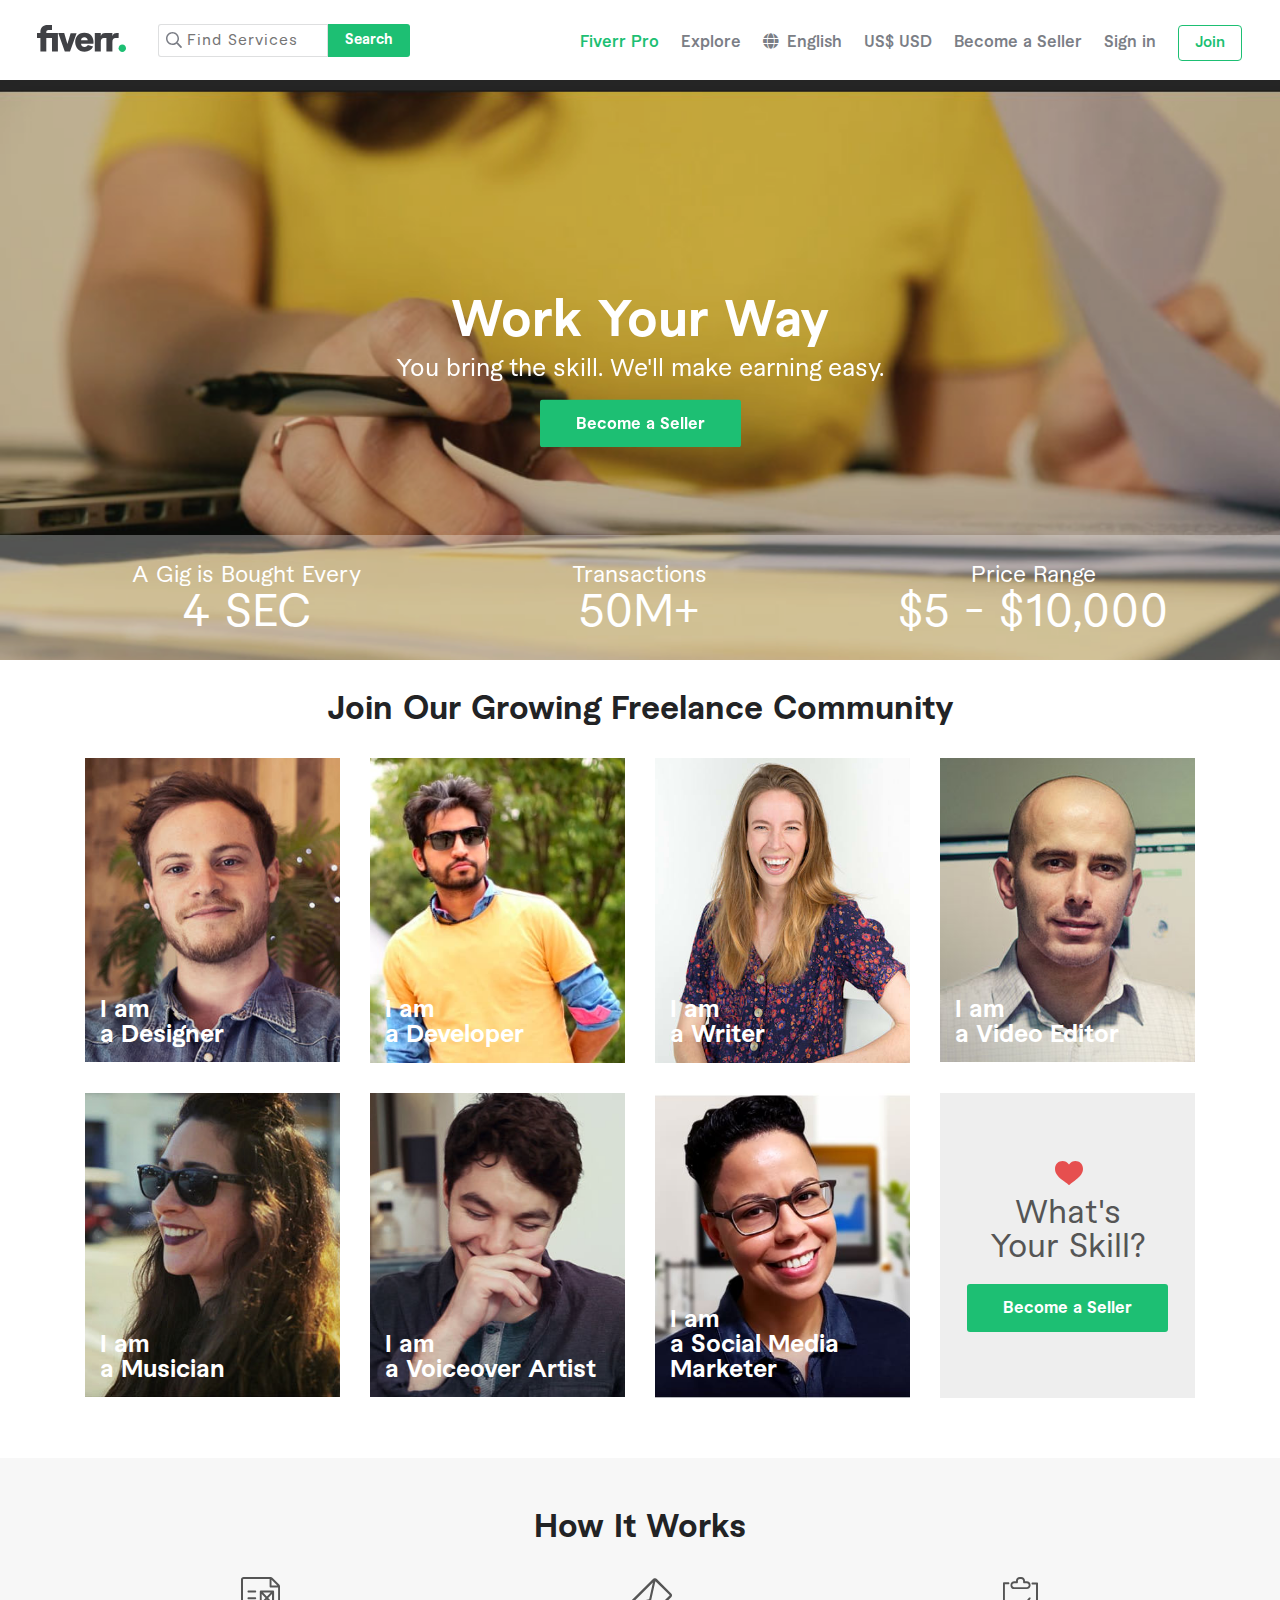
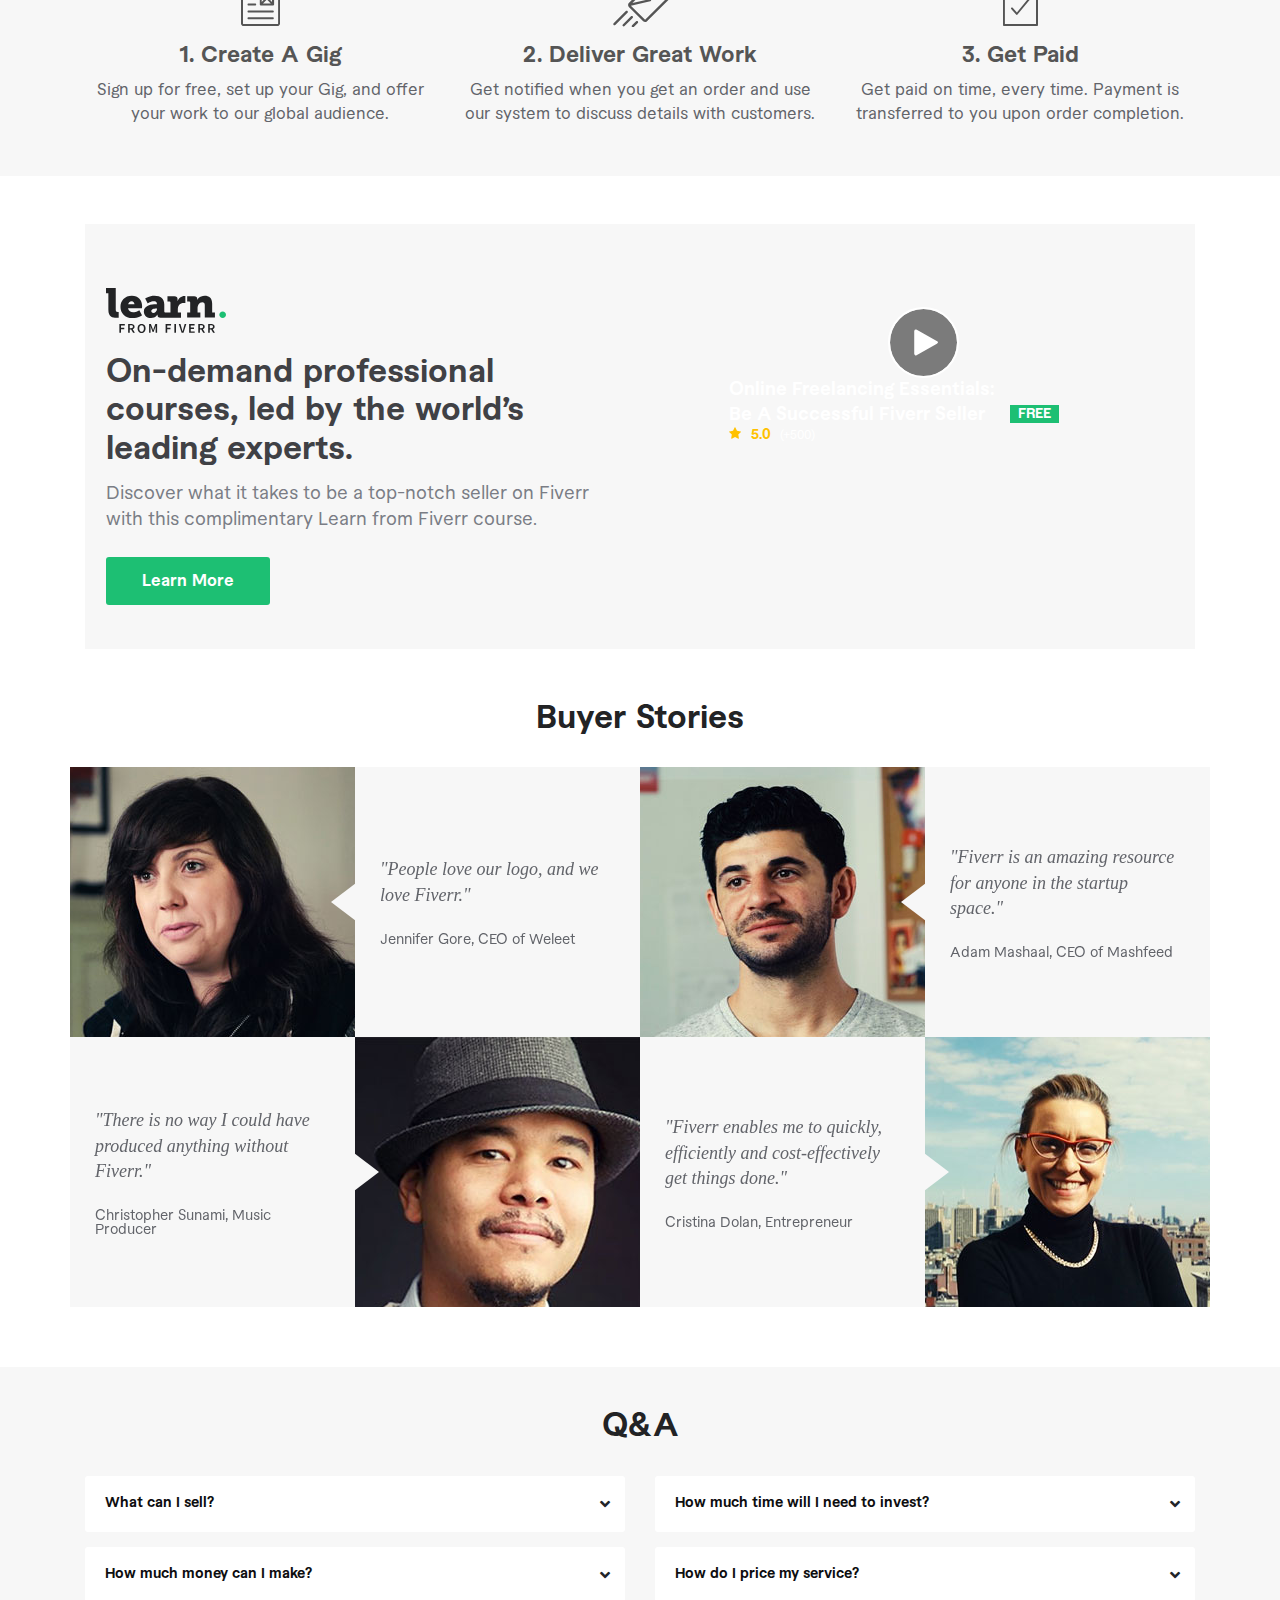
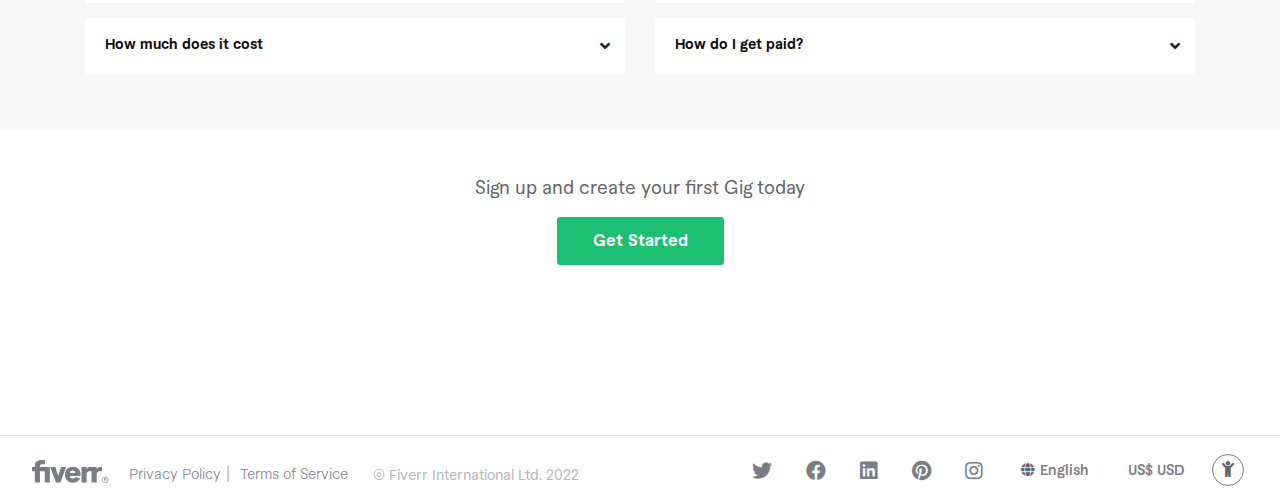
==== commit 7738777c: "Fix Responsive" ====
--- a/start_selling.html
+++ b/start_selling.html
@@ -1,374 +1,530 @@
 <!DOCTYPE html>
 <html lang="en">
-
-<head>
-  <title>Fiverr - Freelance Services Marketplace for Businesses</title>
-  <!-- Required meta tags -->
-  <meta charset="utf-8" />
-  <meta name="viewport" content="width=device-width, initial-scale=1, shrink-to-fit=no" />
-  <!-- Favicon -->
-  <link rel="shortcut icon" href="./images/favicon.ico" />
-
-  <!-- Font Awesome 5  -->
-  <link rel="stylesheet" href="https://cdnjs.cloudflare.com/ajax/libs/font-awesome/5.15.4/css/all.min.css" />
-
-  <!-- Line Awesome  -->
-  <link rel="stylesheet"
-    href="https://maxst.icons8.com/vue-static/landings/line-awesome/line-awesome/1.3.0/css/line-awesome.min.css" />
-
-  <!-- Animate  -->
-  <link rel="stylesheet" href="https://cdnjs.cloudflare.com/ajax/libs/animate.css/4.1.1/animate.min.css" />
-
-  <!-- Wow Js -->
-  <link rel="stylesheet" href="./libs/WOW/css/libs/animate.css" />
-
-  <!-- Slick  -->
-  <link rel="stylesheet" href="./libs/Slick/slick.css" />
-  <link rel="stylesheet" href="./libs/Slick/slick-theme.css" />
-
-  <!-- Bootstrap CSS -->
-  <link rel="stylesheet" href="https://stackpath.bootstrapcdn.com/bootstrap/4.3.1/css/bootstrap.min.css" />
-
-  <!-- Custom CSS  -->
-  <link rel="stylesheet" href="./css/style.css" />
-</head>
-
-<body>
-  <div class="wrapper--selling">
-    <div id="main-header">
-      <header class="header__transparent" id="headerArea">
-        <div class="header__container wrapper--index">
-          <div class="header__content d-flex align-items-center">
-            <a onclick="toggleButton()" class="trigger-menu-icon" id='menu-toggle'>
-              <span class="fas fa-bars"></span>
-            </a>
-            <a class="main-logo" href="#">
-              <svg width="89" height="27" viewBox="0 0 89 27" fill="none" xmlns="http://www.w3.org/2000/svg" style="">
-                <g fill="#404145" class="first-path">
-                  <path
-                    d="m81.6 13.1h-3.1c-2 0-3.1 1.5-3.1 4.1v9.3h-6v-13.4h-2.5c-2 0-3.1 1.5-3.1 4.1v9.3h-6v-18.4h6v2.8c1-2.2 2.3-2.8 4.3-2.8h7.3v2.8c1-2.2 2.3-2.8 4.3-2.8h2zm-25.2 5.6h-12.4c.3 2.1 1.6 3.2 3.7 3.2 1.6 0 2.7-.7 3.1-1.8l5.3 1.5c-1.3 3.2-4.5 5.1-8.4 5.1-6.5 0-9.5-5.1-9.5-9.5 0-4.3 2.6-9.4 9.1-9.4 6.9 0 9.2 5.2 9.2 9.1 0 .9 0 1.4-.1 1.8zm-5.7-3.5c-.1-1.6-1.3-3-3.3-3-1.9 0-3 .8-3.4 3zm-22.9 11.3h5.2l6.6-18.3h-6l-3.2 10.7-3.2-10.8h-6zm-24.4 0h5.9v-13.4h5.7v13.4h5.9v-18.4h-11.6v-1.1c0-1.2.9-2 2.2-2h3.5v-5h-4.4c-4.3 0-7.2 2.7-7.2 6.6v1.5h-3.4v5h3.4z">
-                  </path>
-                </g>
-                <g fill="#1dbf73">
-                  <path d="m85.3 27c2 0 3.7-1.7 3.7-3.7s-1.7-3.7-3.7-3.7-3.7 1.7-3.7 3.7 1.7 3.7 3.7 3.7z">
-                  </path>
-                </g>
-              </svg>
-            </a>
-            <div id="header__search">
-              <div class="header__search-box">
-                <form action="">
-                  <div class="search-icon">
-                    <svg fill="#7a7d85" width="16" height="16" viewBox="0 0 16 16" xmlns="http://www.w3.org/2000/svg">
-                      <path
-                        d="M15.8906 14.6531L12.0969 10.8594C12.025 10.7875 11.9313 10.75 11.8313 10.75H11.4187C12.4031 9.60938 13 8.125 13 6.5C13 2.90937 10.0906 0 6.5 0C2.90937 0 0 2.90937 0 6.5C0 10.0906 2.90937 13 6.5 13C8.125 13 9.60938 12.4031 10.75 11.4187V11.8313C10.75 11.9313 10.7906 12.025 10.8594 12.0969L14.6531 15.8906C14.8 16.0375 15.0375 16.0375 15.1844 15.8906L15.8906 15.1844C16.0375 15.0375 16.0375 14.8 15.8906 14.6531ZM6.5 11.5C3.7375 11.5 1.5 9.2625 1.5 6.5C1.5 3.7375 3.7375 1.5 6.5 1.5C9.2625 1.5 11.5 3.7375 11.5 6.5C11.5 9.2625 9.2625 11.5 6.5 11.5Z">
-                      </path>
-                    </svg>
-                  </div>
-                  <input type="search" autocomplete="off" placeholder="Find Services">
-                  <button class="btn btn--submit">Search</button>
-                </form>
-              </div>
-            </div>
-            <nav class="navbar ml-auto">
-              <ul class="navbar__list">
-                <li class="navbar__list-item"><a class="item-link active" href="">Fiverr Pro</a></li>
-                <li class="navbar__list-item"><a class="item-link" href="">Explore</a></li>
-                <li class="navbar__list-item">
-                  <a class="item-link" href=""><i class="fas fa-globe"></i>English</a>
+  <head>
+    <title>Fiverr - Freelance Services Marketplace for Businesses</title>
+    <!-- Required meta tags -->
+    <meta charset="utf-8" />
+    <meta
+      name="viewport"
+      content="width=device-width, initial-scale=1, shrink-to-fit=no"
+    />
+    <!-- Favicon -->
+    <link rel="shortcut icon" href="./images/favicon.ico" />
+
+    <!-- Font Awesome 5  -->
+    <link
+      rel="stylesheet"
+      href="https://cdnjs.cloudflare.com/ajax/libs/font-awesome/5.15.4/css/all.min.css"
+    />
+
+    <!-- Line Awesome  -->
+    <link
+      rel="stylesheet"
+      href="https://maxst.icons8.com/vue-static/landings/line-awesome/line-awesome/1.3.0/css/line-awesome.min.css"
+    />
+
+    <!-- Animate  -->
+    <link
+      rel="stylesheet"
+      href="https://cdnjs.cloudflare.com/ajax/libs/animate.css/4.1.1/animate.min.css"
+    />
+
+    <!-- Wow Js -->
+    <link rel="stylesheet" href="./libs/WOW/css/libs/animate.css" />
+
+    <!-- Slick  -->
+    <link rel="stylesheet" href="./libs/Slick/slick.css" />
+    <link rel="stylesheet" href="./libs/Slick/slick-theme.css" />
+
+    <!-- Bootstrap CSS -->
+    <link
+      rel="stylesheet"
+      href="https://stackpath.bootstrapcdn.com/bootstrap/4.3.1/css/bootstrap.min.css"
+    />
+
+    <!-- Custom CSS  -->
+    <link rel="stylesheet" href="./css/style.css" />
+  </head>
+
+  <body>
+    <div class="wrapper--selling">
+      <div id="main-header">
+        <header class="header__transparent" id="headerArea">
+          <div class="header__container wrapper--index section--index">
+            <div class="header__content d-flex align-items-center">
+              <a
+                onclick="toggleButton()"
+                class="trigger-menu-icon"
+                id="menu-toggle"
+              >
+                <span class="fas fa-bars"></span>
+              </a>
+              <a class="main-logo" href="#">
+                <svg
+                  width="89"
+                  height="27"
+                  viewBox="0 0 89 27"
+                  fill="none"
+                  xmlns="http://www.w3.org/2000/svg"
+                  style=""
+                >
+                  <g fill="#404145" class="first-path">
+                    <path
+                      d="m81.6 13.1h-3.1c-2 0-3.1 1.5-3.1 4.1v9.3h-6v-13.4h-2.5c-2 0-3.1 1.5-3.1 4.1v9.3h-6v-18.4h6v2.8c1-2.2 2.3-2.8 4.3-2.8h7.3v2.8c1-2.2 2.3-2.8 4.3-2.8h2zm-25.2 5.6h-12.4c.3 2.1 1.6 3.2 3.7 3.2 1.6 0 2.7-.7 3.1-1.8l5.3 1.5c-1.3 3.2-4.5 5.1-8.4 5.1-6.5 0-9.5-5.1-9.5-9.5 0-4.3 2.6-9.4 9.1-9.4 6.9 0 9.2 5.2 9.2 9.1 0 .9 0 1.4-.1 1.8zm-5.7-3.5c-.1-1.6-1.3-3-3.3-3-1.9 0-3 .8-3.4 3zm-22.9 11.3h5.2l6.6-18.3h-6l-3.2 10.7-3.2-10.8h-6zm-24.4 0h5.9v-13.4h5.7v13.4h5.9v-18.4h-11.6v-1.1c0-1.2.9-2 2.2-2h3.5v-5h-4.4c-4.3 0-7.2 2.7-7.2 6.6v1.5h-3.4v5h3.4z"
+                    ></path>
+                  </g>
+                  <g fill="#1dbf73">
+                    <path
+                      d="m85.3 27c2 0 3.7-1.7 3.7-3.7s-1.7-3.7-3.7-3.7-3.7 1.7-3.7 3.7 1.7 3.7 3.7 3.7z"
+                    ></path>
+                  </g>
+                </svg>
+              </a>
+              <div id="header__search">
+                <div class="header__search-box">
+                  <form action="">
+                    <div class="search-icon">
+                      <svg
+                        fill="#7a7d85"
+                        width="16"
+                        height="16"
+                        viewBox="0 0 16 16"
+                        xmlns="http://www.w3.org/2000/svg"
+                      >
+                        <path
+                          d="M15.8906 14.6531L12.0969 10.8594C12.025 10.7875 11.9313 10.75 11.8313 10.75H11.4187C12.4031 9.60938 13 8.125 13 6.5C13 2.90937 10.0906 0 6.5 0C2.90937 0 0 2.90937 0 6.5C0 10.0906 2.90937 13 6.5 13C8.125 13 9.60938 12.4031 10.75 11.4187V11.8313C10.75 11.9313 10.7906 12.025 10.8594 12.0969L14.6531 15.8906C14.8 16.0375 15.0375 16.0375 15.1844 15.8906L15.8906 15.1844C16.0375 15.0375 16.0375 14.8 15.8906 14.6531ZM6.5 11.5C3.7375 11.5 1.5 9.2625 1.5 6.5C1.5 3.7375 3.7375 1.5 6.5 1.5C9.2625 1.5 11.5 3.7375 11.5 6.5C11.5 9.2625 9.2625 11.5 6.5 11.5Z"
+                        ></path>
+                      </svg>
+                    </div>
+                    <input
+                      type="search"
+                      autocomplete="off"
+                      placeholder="Find Services"
+                    />
+                    <button class="btn btn--submit">Search</button>
+                  </form>
+                </div>
+              </div>
+              <nav class="navbar ml-auto">
+                <ul class="navbar__list">
+                  <li class="navbar__list-item">
+                    <a class="item-link active" href="">Fiverr Pro</a>
+                  </li>
+                  <li class="navbar__list-item">
+                    <a class="item-link" href="">Explore</a>
+                  </li>
+                  <li class="navbar__list-item">
+                    <a class="item-link" href=""
+                      ><i class="fas fa-globe"></i>English</a
+                    >
+                  </li>
+                  <li class="navbar__list-item">
+                    <a class="item-link" href="">US$ USD</a>
+                  </li>
+                  <li class="navbar__list-item">
+                    <a class="item-link" href="/start_selling.html"
+                      >Become a Seller</a
+                    >
+                  </li>
+                  <li class="navbar__list-item">
+                    <a class="item-link" href="">Sign in</a>
+                  </li>
+                  <li class="navbar__list-item">
+                    <a class="item-link" id="join-Btn" href="">Join</a>
+                  </li>
+                </ul>
+              </nav>
+            </div>
+          </div>
+        </header>
+      </div>
+      <div class="sidebar" id="wrapper">
+        <div class="sidebar__btn-area">
+          <button class="btn btn--submit">Join Fiverr</button>
+        </div>
+
+        <nav class="nav__bar" role="navigation">
+          <ul class="nav__list">
+            <li>
+              <a href="#">Sign in</a>
+            </li>
+            <li>
+              <input id="group-1" type="checkbox" hidden />
+              <label for="group-1"
+                ><span class="fas fa-chevron-down"></span>Browse
+                Categories</label
+              >
+              <ul class="group-list">
+                <li>
+                  <input id="sub-group-1" type="checkbox" hidden />
+                  <label for="sub-group-1"
+                    ><span class="fas fa-chevron-down"></span>Graphics &
+                    Design</label
+                  >
+                  <ul class="sub-group-list">
+                    <li><a href="#">2nd level nav item</a></li>
+                    <li><a href="#">2nd level nav item</a></li>
+                    <li><a href="#">2nd level nav item</a></li>
+                    <li>
+                      <input id="sub-sub-group-1" type="checkbox" hidden />
+                      <label for="sub-sub-group-1"
+                        ><span class="fas fa-chevron-down"></span> Third
+                        level</label
+                      >
+                      <ul class="sub-sub-group-list">
+                        <li><a href="#">3rd level nav item</a></li>
+                        <li><a href="#">3rd level nav item</a></li>
+                        <li><a href="#">3rd level nav item</a></li>
+                      </ul>
+                    </li>
+                  </ul>
                 </li>
-                <li class="navbar__list-item"><a class="item-link" href="">US$ USD</a></li>
-                <li class="navbar__list-item"><a class="item-link" href="/start_selling.html">Become a
-                    Seller</a></li>
-                <li class="navbar__list-item"><a class="item-link" href="">Sign in</a></li>
-                <li class="navbar__list-item">
-                  <a class="item-link" id="join-Btn" href="">Join</a>
+                <li>
+                  <input id="sub-group-2" type="checkbox" hidden />
+                  <label for="sub-group-2"
+                    ><span class="fas fa-chevron-down"></span>Digital
+                    Marketing</label
+                  >
+                  <ul class="sub-group-list">
+                    <li><a href="#">2nd level nav item</a></li>
+                    <li><a href="#">2nd level nav item</a></li>
+                    <li><a href="#">2nd level nav item</a></li>
+                    <li>
+                      <input id="sub-sub-group-2" type="checkbox" hidden />
+                      <label for="sub-sub-group-2"
+                        ><span class="fas fa-chevron-down"></span> Third
+                        level</label
+                      >
+                      <ul class="sub-sub-group-list">
+                        <li><a href="#">3rd level nav item</a></li>
+                        <li><a href="#">3rd level nav item</a></li>
+                        <li><a href="#">3rd level nav item</a></li>
+                      </ul>
+                    </li>
+                  </ul>
+                </li>
+                <li>
+                  <input id="sub-group-3" type="checkbox" hidden />
+                  <label for="sub-group-3"
+                    ><span class="fas fa-chevron-down"></span>Writing &
+                    Translation</label
+                  >
+                  <ul class="sub-group-list">
+                    <li><a href="#">2nd level nav item</a></li>
+                    <li><a href="#">2nd level nav item</a></li>
+                    <li><a href="#">2nd level nav item</a></li>
+                    <li>
+                      <input id="sub-sub-group-3" type="checkbox" hidden />
+                      <label for="sub-sub-group-3"
+                        ><span class="fas fa-chevron-down"></span> Third
+                        level</label
+                      >
+                      <ul class="sub-sub-group-list">
+                        <li><a href="#">3rd level nav item</a></li>
+                        <li><a href="#">3rd level nav item</a></li>
+                        <li><a href="#">3rd level nav item</a></li>
+                      </ul>
+                    </li>
+                  </ul>
+                </li>
+                <li>
+                  <input id="sub-group-4" type="checkbox" hidden />
+                  <label for="sub-group-4"
+                    ><span class="fas fa-chevron-down"></span>Video &
+                    Animation</label
+                  >
+                  <ul class="sub-group-list">
+                    <li><a href="#">2nd level nav item</a></li>
+                    <li><a href="#">2nd level nav item</a></li>
+                    <li><a href="#">2nd level nav item</a></li>
+                    <li>
+                      <input id="sub-sub-group-4" type="checkbox" hidden />
+                      <label for="sub-sub-group-4"
+                        ><span class="fas fa-chevron-down"></span> Third
+                        level</label
+                      >
+                      <ul class="sub-sub-group-list">
+                        <li><a href="#">3rd level nav item</a></li>
+                        <li><a href="#">3rd level nav item</a></li>
+                        <li><a href="#">3rd level nav item</a></li>
+                      </ul>
+                    </li>
+                  </ul>
+                </li>
+                <li>
+                  <input id="sub-group-5" type="checkbox" hidden />
+                  <label for="sub-group-5"
+                    ><span class="fas fa-chevron-down"></span>Music &
+                    Audio</label
+                  >
+                  <ul class="sub-group-list">
+                    <li><a href="#">2nd level nav item</a></li>
+                    <li><a href="#">2nd level nav item</a></li>
+                    <li><a href="#">2nd level nav item</a></li>
+                    <li>
+                      <input id="sub-sub-group-5" type="checkbox" hidden />
+                      <label for="sub-sub-group-5"
+                        ><span class="fas fa-chevron-down"></span> Third
+                        level</label
+                      >
+                      <ul class="sub-sub-group-list">
+                        <li><a href="#">3rd level nav item</a></li>
+                        <li><a href="#">3rd level nav item</a></li>
+                        <li><a href="#">3rd level nav item</a></li>
+                      </ul>
+                    </li>
+                  </ul>
+                </li>
+                <li>
+                  <input id="sub-group-6" type="checkbox" hidden />
+                  <label for="sub-group-6"
+                    ><span class="fas fa-chevron-down"></span>Programming &
+                    Tech</label
+                  >
+                  <ul class="sub-group-list">
+                    <li><a href="#">2nd level nav item</a></li>
+                    <li><a href="#">2nd level nav item</a></li>
+                    <li><a href="#">2nd level nav item</a></li>
+                    <li>
+                      <input id="sub-sub-group-6" type="checkbox" hidden />
+                      <label for="sub-sub-group-6"
+                        ><span class="fas fa-chevron-down"></span> Third
+                        level</label
+                      >
+                      <ul class="sub-sub-group-list">
+                        <li><a href="#">3rd level nav item</a></li>
+                        <li><a href="#">3rd level nav item</a></li>
+                        <li><a href="#">3rd level nav item</a></li>
+                      </ul>
+                    </li>
+                  </ul>
+                </li>
+                <li>
+                  <input id="sub-group-7" type="checkbox" hidden />
+                  <label for="sub-group-7"
+                    ><span class="fas fa-chevron-down"></span>Data</label
+                  >
+                  <ul class="sub-group-list">
+                    <li><a href="#">2nd level nav item</a></li>
+                    <li><a href="#">2nd level nav item</a></li>
+                    <li><a href="#">2nd level nav item</a></li>
+                    <li>
+                      <input id="sub-sub-group-7" type="checkbox" hidden />
+                      <label for="sub-sub-group-7"
+                        ><span class="fas fa-chevron-down"></span> Third
+                        level</label
+                      >
+                      <ul class="sub-sub-group-list">
+                        <li><a href="#">3rd level nav item</a></li>
+                        <li><a href="#">3rd level nav item</a></li>
+                        <li><a href="#">3rd level nav item</a></li>
+                      </ul>
+                    </li>
+                  </ul>
+                </li>
+                <li>
+                  <input id="sub-group-8" type="checkbox" hidden />
+                  <label for="sub-group-8"
+                    ><span class="fas fa-chevron-down"></span>Business</label
+                  >
+                  <ul class="sub-group-list">
+                    <li><a href="#">2nd level nav item</a></li>
+                    <li><a href="#">2nd level nav item</a></li>
+                    <li><a href="#">2nd level nav item</a></li>
+                    <li>
+                      <input id="sub-sub-group-8" type="checkbox" hidden />
+                      <label for="sub-sub-group-8"
+                        ><span class="fas fa-chevron-down"></span> Third
+                        level</label
+                      >
+                      <ul class="sub-sub-group-list">
+                        <li><a href="#">3rd level nav item</a></li>
+                        <li><a href="#">3rd level nav item</a></li>
+                        <li><a href="#">3rd level nav item</a></li>
+                      </ul>
+                    </li>
+                  </ul>
+                </li>
+                <li>
+                  <input id="sub-group-9" type="checkbox" hidden />
+                  <label for="sub-group-9"
+                    ><span class="fas fa-chevron-down"></span>Lifestyle</label
+                  >
+                  <ul class="sub-group-list">
+                    <li><a href="#">2nd level nav item</a></li>
+                    <li><a href="#">2nd level nav item</a></li>
+                    <li><a href="#">2nd level nav item</a></li>
+                    <li>
+                      <input id="sub-sub-group-9" type="checkbox" hidden />
+                      <label for="sub-sub-group-9"
+                        ><span class="fas fa-chevron-down"></span> Third
+                        level</label
+                      >
+                      <ul class="sub-sub-group-list">
+                        <li><a href="#">3rd level nav item</a></li>
+                        <li><a href="#">3rd level nav item</a></li>
+                        <li><a href="#">3rd level nav item</a></li>
+                      </ul>
+                    </li>
+                  </ul>
                 </li>
               </ul>
-            </nav>
-          </div>
-        </div>
-      </header>
-    </div>
-    <div class="sidebar" id="wrapper">
-      <div class="sidebar__btn-area">
-        <button class="btn btn--submit">
-          Join Fiverr
-        </button>
+            </li>
+            <li>
+              <input id="group-4" type="checkbox" hidden />
+              <label for="group-4"
+                ><span class="fas fa-chevron-down"></span>Explore</label
+              >
+              <ul class="group-list">
+                <li><a href="#">Discover</a></li>
+                <li><a href="#">Guides</a></li>
+                <li><a href="#">Learn</a></li>
+                <li><a href="#">Logo Maker</a></li>
+                <li><a href="#">Community</a></li>
+                <li><a href="#">Podcast</a></li>
+                <li><a href="#">Blog</a></li>
+              </ul>
+            </li>
+            <li>
+              <a href="#" style="font-weight: 600; color: rgb(2, 194, 169)"
+                >Fiverr Pro</a
+              >
+            </li>
+            <li>
+              <a href="#" style="font-weight: 600; color: rgb(29, 191, 115)"
+                >Fiverr Business</a
+              >
+            </li>
+            <li>
+              <h6 class="title-submenu">General</h6>
+            </li>
+            <li><a href="#">Home</a></li>
+            <li>
+              <input id="group-2" type="checkbox" hidden />
+              <label for="group-2"
+                ><span class="fas fa-chevron-down"></span>English
+                <i class="fa fa-globe"></i
+              ></label>
+              <ul class="group-list">
+                <li><a href="#">English</a></li>
+                <li><a href="#">Deutsch</a></li>
+                <li><a href="#">Español</a></li>
+                <li><a href="#">Français</a></li>
+                <li><a href="#">Português</a></li>
+                <li><a href="#">Italiano</a></li>
+                <li><a href="#">Nederlands</a></li>
+              </ul>
+            </li>
+            <li>
+              <input id="group-3" type="checkbox" hidden />
+              <label for="group-3"
+                ><span class="fas fa-chevron-down"></span>US$ USD</label
+              >
+              <ul class="group-list">
+                <li><a href="#">USD - US$</a></li>
+                <li><a href="#">EUR - €</a></li>
+                <li><a href="#">GBP - £</a></li>
+                <li><a href="#">AUD - A$</a></li>
+                <li><a href="#">CAD - CA$</a></li>
+                <li><a href="#">ILS - ₪</a></li>
+                <li><a href="#">BRL - R$</a></li>
+                <li><a href="#">HKD - HK$</a></li>
+                <li><a href="#">SEK - SEK</a></li>
+                <li><a href="#">NZD - NZ$</a></li>
+                <li><a href="#">SGD - SGD</a></li>
+                <li><a href="#">CHF - CHF</a></li>
+                <li><a href="#">ZAR - ZAR</a></li>
+                <li><a href="#">CNY - CN¥</a></li>
+                <li><a href="#">INR - ₹</a></li>
+                <li><a href="#">MYR - MYR</a></li>
+                <li><a href="#">MXN - MX$</a></li>
+                <li><a href="#">PKR - PKR</a></li>
+                <li><a href="#">PHP - ₱</a></li>
+                <li><a href="#">TWD - NT$</a></li>
+                <li><a href="#">THB - THB</a></li>
+                <li><a href="#">TRY - TRY</a></li>
+                <li><a href="#">AED - AED</a></li>
+              </ul>
+            </li>
+          </ul>
+        </nav>
       </div>
-
-      <nav class="nav__bar" role="navigation">
-        <ul class="nav__list">
-          <li>
-            <a href="#">Sign in</a>
-          </li>
-          <li>
-            <input id="group-1" type="checkbox" hidden />
-            <label for="group-1"><span class="fas fa-chevron-down"></span>Browse Categories</label>
-            <ul class="group-list">
-              <li>
-                <input id="sub-group-1" type="checkbox" hidden />
-                <label for="sub-group-1"><span class="fas fa-chevron-down"></span>Graphics & Design</label>
-                <ul class="sub-group-list">
-                  <li><a href="#">2nd level nav item</a></li>
-                  <li><a href="#">2nd level nav item</a></li>
-                  <li><a href="#">2nd level nav item</a></li>
-                  <li>
-                    <input id="sub-sub-group-1" type="checkbox" hidden />
-                    <label for="sub-sub-group-1"><span class="fas fa-chevron-down"></span> Third
-                      level</label>
-                    <ul class="sub-sub-group-list">
-                      <li><a href="#">3rd level nav item</a></li>
-                      <li><a href="#">3rd level nav item</a></li>
-                      <li><a href="#">3rd level nav item</a></li>
-                    </ul>
-                  </li>
-                </ul>
-              </li>
-              <li>
-                <input id="sub-group-2" type="checkbox" hidden />
-                <label for="sub-group-2"><span class="fas fa-chevron-down"></span>Digital Marketing</label>
-                <ul class="sub-group-list">
-                  <li><a href="#">2nd level nav item</a></li>
-                  <li><a href="#">2nd level nav item</a></li>
-                  <li><a href="#">2nd level nav item</a></li>
-                  <li>
-                    <input id="sub-sub-group-2" type="checkbox" hidden />
-                    <label for="sub-sub-group-2"><span class="fas fa-chevron-down"></span> Third
-                      level</label>
-                    <ul class="sub-sub-group-list">
-                      <li><a href="#">3rd level nav item</a></li>
-                      <li><a href="#">3rd level nav item</a></li>
-                      <li><a href="#">3rd level nav item</a></li>
-                    </ul>
-                  </li>
-                </ul>
-              </li>
-              <li>
-                <input id="sub-group-3" type="checkbox" hidden />
-                <label for="sub-group-3"><span class="fas fa-chevron-down"></span>Writing &
-                  Translation</label>
-                <ul class="sub-group-list">
-                  <li><a href="#">2nd level nav item</a></li>
-                  <li><a href="#">2nd level nav item</a></li>
-                  <li><a href="#">2nd level nav item</a></li>
-                  <li>
-                    <input id="sub-sub-group-3" type="checkbox" hidden />
-                    <label for="sub-sub-group-3"><span class="fas fa-chevron-down"></span> Third
-                      level</label>
-                    <ul class="sub-sub-group-list">
-                      <li><a href="#">3rd level nav item</a></li>
-                      <li><a href="#">3rd level nav item</a></li>
-                      <li><a href="#">3rd level nav item</a></li>
-                    </ul>
-                  </li>
-                </ul>
-              </li>
-              <li>
-                <input id="sub-group-4" type="checkbox" hidden />
-                <label for="sub-group-4"><span class="fas fa-chevron-down"></span>Video & Animation</label>
-                <ul class="sub-group-list">
-                  <li><a href="#">2nd level nav item</a></li>
-                  <li><a href="#">2nd level nav item</a></li>
-                  <li><a href="#">2nd level nav item</a></li>
-                  <li>
-                    <input id="sub-sub-group-4" type="checkbox" hidden />
-                    <label for="sub-sub-group-4"><span class="fas fa-chevron-down"></span> Third
-                      level</label>
-                    <ul class="sub-sub-group-list">
-                      <li><a href="#">3rd level nav item</a></li>
-                      <li><a href="#">3rd level nav item</a></li>
-                      <li><a href="#">3rd level nav item</a></li>
-                    </ul>
-                  </li>
-                </ul>
-              </li>
-              <li>
-                <input id="sub-group-5" type="checkbox" hidden />
-                <label for="sub-group-5"><span class="fas fa-chevron-down"></span>Music & Audio</label>
-                <ul class="sub-group-list">
-                  <li><a href="#">2nd level nav item</a></li>
-                  <li><a href="#">2nd level nav item</a></li>
-                  <li><a href="#">2nd level nav item</a></li>
-                  <li>
-                    <input id="sub-sub-group-5" type="checkbox" hidden />
-                    <label for="sub-sub-group-5"><span class="fas fa-chevron-down"></span> Third
-                      level</label>
-                    <ul class="sub-sub-group-list">
-                      <li><a href="#">3rd level nav item</a></li>
-                      <li><a href="#">3rd level nav item</a></li>
-                      <li><a href="#">3rd level nav item</a></li>
-                    </ul>
-                  </li>
-                </ul>
-              </li>
-              <li>
-                <input id="sub-group-6" type="checkbox" hidden />
-                <label for="sub-group-6"><span class="fas fa-chevron-down"></span>Programming & Tech</label>
-                <ul class="sub-group-list">
-                  <li><a href="#">2nd level nav item</a></li>
-                  <li><a href="#">2nd level nav item</a></li>
-                  <li><a href="#">2nd level nav item</a></li>
-                  <li>
-                    <input id="sub-sub-group-6" type="checkbox" hidden />
-                    <label for="sub-sub-group-6"><span class="fas fa-chevron-down"></span> Third
-                      level</label>
-                    <ul class="sub-sub-group-list">
-                      <li><a href="#">3rd level nav item</a></li>
-                      <li><a href="#">3rd level nav item</a></li>
-                      <li><a href="#">3rd level nav item</a></li>
-                    </ul>
-                  </li>
-                </ul>
-              </li>
-              <li>
-                <input id="sub-group-7" type="checkbox" hidden />
-                <label for="sub-group-7"><span class="fas fa-chevron-down"></span>Data</label>
-                <ul class="sub-group-list">
-                  <li><a href="#">2nd level nav item</a></li>
-                  <li><a href="#">2nd level nav item</a></li>
-                  <li><a href="#">2nd level nav item</a></li>
-                  <li>
-                    <input id="sub-sub-group-7" type="checkbox" hidden />
-                    <label for="sub-sub-group-7"><span class="fas fa-chevron-down"></span> Third
-                      level</label>
-                    <ul class="sub-sub-group-list">
-                      <li><a href="#">3rd level nav item</a></li>
-                      <li><a href="#">3rd level nav item</a></li>
-                      <li><a href="#">3rd level nav item</a></li>
-                    </ul>
-                  </li>
-                </ul>
-              </li>
-              <li>
-                <input id="sub-group-8" type="checkbox" hidden />
-                <label for="sub-group-8"><span class="fas fa-chevron-down"></span>Business</label>
-                <ul class="sub-group-list">
-                  <li><a href="#">2nd level nav item</a></li>
-                  <li><a href="#">2nd level nav item</a></li>
-                  <li><a href="#">2nd level nav item</a></li>
-                  <li>
-                    <input id="sub-sub-group-8" type="checkbox" hidden />
-                    <label for="sub-sub-group-8"><span class="fas fa-chevron-down"></span> Third
-                      level</label>
-                    <ul class="sub-sub-group-list">
-                      <li><a href="#">3rd level nav item</a></li>
-                      <li><a href="#">3rd level nav item</a></li>
-                      <li><a href="#">3rd level nav item</a></li>
-                    </ul>
-                  </li>
-                </ul>
-              </li>
-              <li>
-                <input id="sub-group-9" type="checkbox" hidden />
-                <label for="sub-group-9"><span class="fas fa-chevron-down"></span>Lifestyle</label>
-                <ul class="sub-group-list">
-                  <li><a href="#">2nd level nav item</a></li>
-                  <li><a href="#">2nd level nav item</a></li>
-                  <li><a href="#">2nd level nav item</a></li>
-                  <li>
-                    <input id="sub-sub-group-9" type="checkbox" hidden />
-                    <label for="sub-sub-group-9"><span class="fas fa-chevron-down"></span> Third
-                      level</label>
-                    <ul class="sub-sub-group-list">
-                      <li><a href="#">3rd level nav item</a></li>
-                      <li><a href="#">3rd level nav item</a></li>
-                      <li><a href="#">3rd level nav item</a></li>
-                    </ul>
-                  </li>
-                </ul>
-              </li>
-            </ul>
-          </li>
-          <li>
-            <input id="group-4" type="checkbox" hidden />
-            <label for="group-4"><span class="fas fa-chevron-down"></span>Explore</label>
-            <ul class="group-list">
-              <li><a href="#">Discover</a></li>
-              <li><a href="#">Guides</a></li>
-              <li><a href="#">Learn</a></li>
-              <li><a href="#">Logo Maker</a></li>
-              <li><a href="#">Community</a></li>
-              <li><a href="#">Podcast</a></li>
-              <li><a href="#">Blog</a></li>
-            </ul>
-          </li>
-          <li><a href="#" style="font-weight: 600;
-                  color: rgb(2 ,194, 169);">Fiverr Pro</a></li>
-          <li><a href="#" style="    font-weight: 600;
-                  color: rgb(29, 191, 115);">Fiverr Business</a>
-          </li>
-          <li>
-            <h6 class="title-submenu">General</h6>
-          </li>
-          <li><a href="#">Home</a></li>
-          <li>
-            <input id="group-2" type="checkbox" hidden />
-            <label for="group-2"><span class="fas fa-chevron-down"></span>English <i class="fa fa-globe"></i></label>
-            <ul class="group-list">
-              <li><a href="#">English</a></li>
-              <li><a href="#">Deutsch</a></li>
-              <li><a href="#">Español</a></li>
-              <li><a href="#">Français</a></li>
-              <li><a href="#">Português</a></li>
-              <li><a href="#">Italiano</a></li>
-              <li><a href="#">Nederlands</a></li>
-            </ul>
-          </li>
-          <li>
-            <input id="group-3" type="checkbox" hidden />
-            <label for="group-3"><span class="fas fa-chevron-down"></span>US$ USD</label>
-            <ul class="group-list">
-              <li><a href="#">USD - US$</a></li>
-              <li><a href="#">EUR - €</a></li>
-              <li><a href="#">GBP - £</a></li>
-              <li><a href="#">AUD - A$</a></li>
-              <li><a href="#">CAD - CA$</a></li>
-              <li><a href="#">ILS - ₪</a></li>
-              <li><a href="#">BRL - R$</a></li>
-              <li><a href="#">HKD - HK$</a></li>
-              <li><a href="#">SEK - SEK</a></li>
-              <li><a href="#">NZD - NZ$</a></li>
-              <li><a href="#">SGD - SGD</a></li>
-              <li><a href="#">CHF - CHF</a></li>
-              <li><a href="#">ZAR - ZAR</a></li>
-              <li><a href="#">CNY - CN¥</a></li>
-              <li><a href="#">INR - ₹</a></li>
-              <li><a href="#">MYR - MYR</a></li>
-              <li><a href="#">MXN - MX$</a></li>
-              <li><a href="#">PKR - PKR</a></li>
-              <li><a href="#">PHP - ₱</a></li>
-              <li><a href="#">TWD - NT$</a></li>
-              <li><a href="#">THB - THB</a></li>
-              <li><a href="#">TRY - TRY</a></li>
-              <li><a href="#">AED - AED</a></li>
-            </ul>
-          </li>
-        </ul>
-      </nav>
-    </div>
-    <div class="sidebar__overlay" id="overlay"></div>
-    <main>
-      <!-- CAROUSEL -->
-      <section class="carouselVideo">
-        <img src="./images/selling/bg-mobile-first-hero-x2.jpg" alt="" class="carouselVideo__img" />
-        <video src="https://sg.fiverrcdn.com/packages_lp/cover_video.mp4" poster="./images/selling/bg-first-hero.jpg"
-          autoplay loop muted preload="auto">
-          <source src="https://sg.fiverrcdn.com/packages_lp/cover_video.mp4" type="video/mp4" />
-          <source src="https://sg.fiverrcdn.com/packages_lp/cover_video.mp4" type="video/webm" />
-          <source src="https://sg.fiverrcdn.com/packages_lp/cover_video.mp4" type="video/ogv" />
-        </video>
-        <div class="carouselVideo__caption">
-          <h1 class="wow animate__fadeIn" data-wow-duration="2s" data-wow-delay="0.4s">
-            Work Your Way
-          </h1>
-          <p class="wow animate__fadeIn" data-wow-duration="2s" data-wow-delay="0.4s">
-            You bring the skill. We'll make earning easy.
-          </p>
-          <a href="https://www.fiverr.com/join?ref=start_selling_lp&start_selling_ref=header"
-            class="btn--standard wow animate__fadeIn" data-wow-duration="2s" data-wow-delay="0.8s">Become a Seller</a>
-        </div>
-        <div class="carouselVideo__stats-lg">
+      <div class="sidebar__overlay" id="overlay"></div>
+      <main>
+        <!-- CAROUSEL -->
+        <section class="carouselVideo">
+          <img
+            src="./images/selling/bg-mobile-first-hero-x2.jpg"
+            alt=""
+            class="carouselVideo__img"
+          />
+          <video
+            src="https://sg.fiverrcdn.com/packages_lp/cover_video.mp4"
+            poster="./images/selling/bg-first-hero.jpg"
+            autoplay
+            loop
+            muted
+            preload="auto"
+          >
+            <source
+              src="https://sg.fiverrcdn.com/packages_lp/cover_video.mp4"
+              type="video/mp4"
+            />
+            <source
+              src="https://sg.fiverrcdn.com/packages_lp/cover_video.mp4"
+              type="video/webm"
+            />
+            <source
+              src="https://sg.fiverrcdn.com/packages_lp/cover_video.mp4"
+              type="video/ogv"
+            />
+          </video>
+          <div class="carouselVideo__caption">
+            <h1
+              class="wow animate__fadeIn"
+              data-wow-duration="2s"
+              data-wow-delay="0.4s"
+            >
+              Work Your Way
+            </h1>
+            <p
+              class="wow animate__fadeIn"
+              data-wow-duration="2s"
+              data-wow-delay="0.4s"
+            >
+              You bring the skill. We'll make earning easy.
+            </p>
+            <a
+              href="https://www.fiverr.com/join?ref=start_selling_lp&start_selling_ref=header"
+              class="btn--standard wow animate__fadeIn"
+              data-wow-duration="2s"
+              data-wow-delay="0.8s"
+              >Become a Seller</a
+            >
+          </div>
+          <div class="carouselVideo__stats-lg">
+            <div class="carouselVideo__box">
+              <ul>
+                <li>
+                  A Gig is Bought Every
+                  <br />
+                  <strong>4 SEC</strong>
+                </li>
+                <li>
+                  Transactions
+                  <br />
+                  <strong>50M+</strong>
+                </li>
+                <li>
+                  Price Range
+                  <br />
+                  <strong>$5 - $10,000</strong>
+                </li>
+              </ul>
+            </div>
+          </div>
+        </section>
+        <div class="carouselVideo__stats-md">
           <div class="carouselVideo__box">
             <ul>
               <li>
@@ -389,307 +545,353 @@
             </ul>
           </div>
         </div>
-      </section>
-      <div class="carouselVideo__stats-md">
-        <div class="carouselVideo__box">
-          <ul>
-            <li>
-              A Gig is Bought Every
-              <br />
-              <strong>4 SEC</strong>
-            </li>
-            <li>
-              Transactions
-              <br />
-              <strong>50M+</strong>
-            </li>
-            <li>
-              Price Range
-              <br />
-              <strong>$5 - $10,000</strong>
-            </li>
-          </ul>
-        </div>
-      </div>
-
-      <!-- COMMUNITY -->
-      <section class="community d-md-block d-none">
-        <div class="container">
-          <div class="title__selling">
-            <h2>Join Our Growing Freelance Community</h2>
-          </div>
-          <div class="row">
-            <div class="col-xl-3 col-lg-4 col-md-6 col-12 community__item">
-              <div class="community__thumbnail community__designer" data-toggle="modal" data-target=".modal__designer">
+
+        <!-- COMMUNITY -->
+        <section class="community d-md-block d-none">
+          <div class="container">
+            <div class="title__selling">
+              <h2>Join Our Growing Freelance Community</h2>
+            </div>
+            <div class="row">
+              <div class="col-xl-3 col-lg-4 col-md-6 col-12 community__item">
+                <div
+                  class="community__thumbnail community__designer"
+                  data-toggle="modal"
+                  data-target=".modal__designer"
+                >
+                  <h6>
+                    I am
+                    <br />
+                    a Designer
+                  </h6>
+                </div>
+              </div>
+              <div class="col-xl-3 col-lg-4 col-md-6 col-12 community__item">
+                <div
+                  class="community__thumbnail community__developer"
+                  data-toggle="modal"
+                  data-target=".modal__developer"
+                >
+                  <h6>
+                    I am
+                    <br />
+                    a Developer
+                  </h6>
+                </div>
+              </div>
+              <div class="col-xl-3 col-lg-4 col-md-6 col-12 community__item">
+                <div
+                  class="community__thumbnail community__writer"
+                  data-toggle="modal"
+                  data-target=".modal__writer"
+                >
+                  <h6>
+                    I am
+                    <br />
+                    a Writer
+                  </h6>
+                </div>
+              </div>
+              <div class="col-xl-3 col-lg-4 col-md-6 col-12 community__item">
+                <div
+                  class="community__thumbnail community__editor"
+                  data-toggle="modal"
+                  data-target=".modal__editor"
+                >
+                  <h6>
+                    I am
+                    <br />
+                    a Video Editor
+                  </h6>
+                </div>
+              </div>
+              <div class="col-xl-3 col-lg-4 col-md-6 col-12 community__item">
+                <div
+                  class="community__thumbnail community__musician"
+                  data-toggle="modal"
+                  data-target=".modal__musician"
+                >
+                  <h6>
+                    I am
+                    <br />
+                    a Musician
+                  </h6>
+                </div>
+              </div>
+              <div class="col-xl-3 col-lg-4 col-md-6 col-12 community__item">
+                <div
+                  class="community__thumbnail community__voiceover"
+                  data-toggle="modal"
+                  data-target=".modal__voiceover"
+                >
+                  <h6>
+                    I am
+                    <br />
+                    a Voiceover Artist
+                  </h6>
+                </div>
+              </div>
+              <div class="col-xl-3 col-lg-4 col-md-6 col-12 community__item">
+                <div
+                  class="community__thumbnail community__social"
+                  data-toggle="modal"
+                  data-target=".modal__social"
+                >
+                  <h6>
+                    I am
+                    <br />
+                    a Social Media Marketer
+                  </h6>
+                </div>
+              </div>
+              <div class="col-xl-3 col-lg-4 col-md-6 col-12 community__item">
+                <div class="community__thumbnail community__you">
+                  <div class="community__you-cover">
+                    <h3>
+                      What's
+                      <br />
+                      Your Skill?
+                    </h3>
+                    <a
+                      href="https://www.fiverr.com/join?ref=start_selling_lp&start_selling_ref=community"
+                      class="btn--standard"
+                      >Become a Seller</a
+                    >
+                  </div>
+                </div>
+              </div>
+            </div>
+          </div>
+        </section>
+
+        <section class="community__mobile d-md-none d-block">
+          <div class="community__overlay">
+            <div class="community__overlay_close">
+              <button type="button" class="close close__community_overlay">
+                <span aria-hidden="true">&times;</span>
+              </button>
+            </div>
+            <div class="community__overlay_content text-center">
+              <div class="row community__overlay_data">
+                <div class="col-6">
+                  <p>4 Categories in Graphics & Design</p>
+                </div>
+                <div class="col-6">
+                  <p>11,913 Buyers in 136 Countries</p>
+                </div>
+              </div>
+              <a
+                href="https://www.fiverr.com/join?ref=start_selling_lp&start_selling_ref=designer"
+                class="btn--standard"
+                >Start Selling</a
+              >
+            </div>
+          </div>
+          <div class="community__content">
+            <div class="community__mobile_item">
+              <div class="community__thumbnail community__designer">
                 <h6>
                   I am
                   <br />
                   a Designer
                 </h6>
-              </div>
-            </div>
-            <div class="col-xl-3 col-lg-4 col-md-6 col-12 community__item">
-              <div class="community__thumbnail community__developer" data-toggle="modal"
-                data-target=".modal__developer">
+                <button
+                  class="btn--see-stats"
+                  onclick="getDataOverlay('designer')"
+                >
+                  See statistics
+                </button>
+              </div>
+            </div>
+            <div class="community__mobile_item">
+              <div class="community__thumbnail community__developer">
                 <h6>
                   I am
                   <br />
                   a Developer
                 </h6>
-              </div>
-            </div>
-            <div class="col-xl-3 col-lg-4 col-md-6 col-12 community__item">
-              <div class="community__thumbnail community__writer" data-toggle="modal" data-target=".modal__writer">
+                <button
+                  class="btn--see-stats"
+                  onclick="getDataOverlay('developer')"
+                >
+                  See statistics
+                </button>
+              </div>
+            </div>
+            <div class="community__mobile_item">
+              <div class="community__thumbnail community__writer">
                 <h6>
                   I am
                   <br />
                   a Writer
                 </h6>
-              </div>
-            </div>
-            <div class="col-xl-3 col-lg-4 col-md-6 col-12 community__item">
-              <div class="community__thumbnail community__editor" data-toggle="modal" data-target=".modal__editor">
+                <button
+                  class="btn--see-stats"
+                  onclick="getDataOverlay('writer')"
+                >
+                  See statistics
+                </button>
+              </div>
+            </div>
+            <div class="community__mobile_item">
+              <div class="community__thumbnail community__editor">
                 <h6>
                   I am
                   <br />
                   a Video Editor
                 </h6>
-              </div>
-            </div>
-            <div class="col-xl-3 col-lg-4 col-md-6 col-12 community__item">
-              <div class="community__thumbnail community__musician" data-toggle="modal" data-target=".modal__musician">
+                <button
+                  class="btn--see-stats"
+                  onclick="getDataOverlay('editor')"
+                >
+                  See statistics
+                </button>
+              </div>
+            </div>
+            <div class="community__mobile_item">
+              <div class="community__thumbnail community__musician">
                 <h6>
                   I am
                   <br />
                   a Musician
                 </h6>
-              </div>
-            </div>
-            <div class="col-xl-3 col-lg-4 col-md-6 col-12 community__item">
-              <div class="community__thumbnail community__voiceover" data-toggle="modal"
-                data-target=".modal__voiceover">
+                <button
+                  class="btn--see-stats"
+                  onclick="getDataOverlay('musician')"
+                >
+                  See statistics
+                </button>
+              </div>
+            </div>
+            <div class="community__mobile_item">
+              <div class="community__thumbnail community__voiceover">
                 <h6>
                   I am
                   <br />
                   a Voiceover Artist
                 </h6>
-              </div>
-            </div>
-            <div class="col-xl-3 col-lg-4 col-md-6 col-12 community__item">
-              <div class="community__thumbnail community__social" data-toggle="modal" data-target=".modal__social">
+                <button
+                  class="btn--see-stats"
+                  onclick="getDataOverlay('voiceover')"
+                >
+                  See statistics
+                </button>
+              </div>
+            </div>
+            <div class="community__mobile_item">
+              <div class="community__thumbnail community__social">
                 <h6>
                   I am
                   <br />
                   a Social Media Marketer
                 </h6>
-              </div>
-            </div>
-            <div class="col-xl-3 col-lg-4 col-md-6 col-12 community__item">
-              <div class="community__thumbnail community__you">
-                <div class="community__you-cover">
-                  <h3>
-                    What's
-                    <br />
-                    Your Skill?
-                  </h3>
-                  <a href="https://www.fiverr.com/join?ref=start_selling_lp&start_selling_ref=community"
-                    class="btn--standard">Become a Seller</a>
-                </div>
-              </div>
-            </div>
-          </div>
-        </div>
-      </section>
-
-      <section class="community__mobile d-md-none d-block">
-        <div class="community__overlay">
-          <div class="community__overlay_close">
-            <button type="button" class="close close__community_overlay">
-              <span aria-hidden="true">&times;</span>
-            </button>
-          </div>
-          <div class="community__overlay_content text-center">
-            <div class="row community__overlay_data">
-              <div class="col-6">
-                <p>4 Categories in Graphics & Design</p>
-              </div>
-              <div class="col-6">
-                <p>11,913 Buyers in 136 Countries</p>
-              </div>
-            </div>
-            <a href="https://www.fiverr.com/join?ref=start_selling_lp&start_selling_ref=designer"
-              class="btn--standard">Start Selling</a>
-          </div>
-        </div>
-        <div class="community__content">
-          <div class="community__mobile_item">
-            <div class="community__thumbnail community__designer">
-              <h6>
-                I am
-                <br />
-                a Designer
-              </h6>
-              <button class="btn--see-stats" onclick="getDataOverlay('designer')">
-                See statistics
-              </button>
-            </div>
-          </div>
-          <div class="community__mobile_item">
-            <div class="community__thumbnail community__developer">
-              <h6>
-                I am
-                <br />
-                a Developer
-              </h6>
-              <button class="btn--see-stats" onclick="getDataOverlay('developer')">
-                See statistics
-              </button>
-            </div>
-          </div>
-          <div class="community__mobile_item">
-            <div class="community__thumbnail community__writer">
-              <h6>
-                I am
-                <br />
-                a Writer
-              </h6>
-              <button class="btn--see-stats" onclick="getDataOverlay('writer')">
-                See statistics
-              </button>
-            </div>
-          </div>
-          <div class="community__mobile_item">
-            <div class="community__thumbnail community__editor">
-              <h6>
-                I am
-                <br />
-                a Video Editor
-              </h6>
-              <button class="btn--see-stats" onclick="getDataOverlay('editor')">
-                See statistics
-              </button>
-            </div>
-          </div>
-          <div class="community__mobile_item">
-            <div class="community__thumbnail community__musician">
-              <h6>
-                I am
-                <br />
-                a Musician
-              </h6>
-              <button class="btn--see-stats" onclick="getDataOverlay('musician')">
-                See statistics
-              </button>
-            </div>
-          </div>
-          <div class="community__mobile_item">
-            <div class="community__thumbnail community__voiceover">
-              <h6>
-                I am
-                <br />
-                a Voiceover Artist
-              </h6>
-              <button class="btn--see-stats" onclick="getDataOverlay('voiceover')">
-                See statistics
-              </button>
-            </div>
-          </div>
-          <div class="community__mobile_item">
-            <div class="community__thumbnail community__social">
-              <h6>
-                I am
-                <br />
-                a Social Media Marketer
-              </h6>
-              <button class="btn--see-stats" onclick="getDataOverlay('social')">
-                See statistics
-              </button>
-            </div>
-          </div>
-        </div>
-      </section>
-
-      <!-- WORK -->
-      <section class="work">
-        <div class="container text-center">
-          <div class="title__selling">
-            <h2>How It Works</h2>
-          </div>
-          <div class="row">
-            <div class="col-12 col-md-4">
-              <div class="work__item">
-                <h3 class="img__create_gig">1. Create A Gig</h3>
-                <p>
-                  Sign up for free, set up your Gig, and offer your work to
-                  our global audience.
-                </p>
-              </div>
-            </div>
-            <div class="col-12 col-md-4">
-              <div class="work__item">
-                <h3 class="img__deliver">2. Deliver Great Work</h3>
-                <p>
-                  Get notified when you get an order and use our system to
-                  discuss details with customers.
-                </p>
-              </div>
-            </div>
-            <div class="col-12 col-md-4">
-              <div class="work__item">
-                <h3>3. Get Paid</h3>
-                <p>
-                  Get paid on time, every time. Payment is transferred to you
-                  upon order completion.
-                </p>
-              </div>
-            </div>
-          </div>
-          <a href="https://www.fiverr.com/join?ref=start_selling_lp&start_selling_ref=how_it_works"
-            class="btn--standard d-md-none">Become a seller</a>
-        </div>
-      </section>
-
-      <!-- EDUCATION -->
-      <section class="education">
-        <div class="container">
-          <div class="education__cover">
+                <button
+                  class="btn--see-stats"
+                  onclick="getDataOverlay('social')"
+                >
+                  See statistics
+                </button>
+              </div>
+            </div>
+          </div>
+        </section>
+
+        <!-- WORK -->
+        <section class="work">
+          <div class="container text-center">
+            <div class="title__selling">
+              <h2>How It Works</h2>
+            </div>
             <div class="row">
-              <div class="col-12 col-lg-6">
-                <div class="education__description">
-                  <i class="learn-more-logo"></i>
-                  <h2>
-                    On-demand professional courses, led by the world’s leading
-                    experts.
-                  </h2>
+              <div class="col-12 col-md-4">
+                <div class="work__item">
+                  <h3 class="img__create_gig">1. Create A Gig</h3>
                   <p>
-                    Discover what it takes to be a top-notch seller on Fiverr
-                    with this complimentary Learn from Fiverr course.
+                    Sign up for free, set up your Gig, and offer your work to
+                    our global audience.
                   </p>
-                  <a href="https://learn.fiverr.com/pages/for-sellers" class="btn--standard" target="_blank">Learn
-                    More</a>
-                </div>
-              </div>
-              <div class="col-12 col-lg-6">
-                <div class="education__video">
-                  <div class="education__video_player_warpper">
-                    <a href=".modal__education" data-toggle="modal" class="education__video_popup">
-                      <i class="btn-video-player"></i>
-                      <video
-                        src="https://fiverr-res.cloudinary.com/video/upload/q_auto/generic/landing/Chapter01_Introduction01.mp4"
-                        preload="none" width="100%" height="100%"></video>
-                    </a>
-                    <div class="education__video_description">
-                      <div class="education__video_title">
-                        <h3>
-                          Online Freelancing Essentials: Be A Successful
-                          Fiverr Seller
-                        </h3>
-                        <span> free</span>
-                      </div>
-                      <div class="education__video_rating">
-                        <span class="education__icon_star"></span>
-                        <span class="education__rating_value">5.0</span>
-                        <span class="education__rating_count">(+500)</span>
+                </div>
+              </div>
+              <div class="col-12 col-md-4">
+                <div class="work__item">
+                  <h3 class="img__deliver">2. Deliver Great Work</h3>
+                  <p>
+                    Get notified when you get an order and use our system to
+                    discuss details with customers.
+                  </p>
+                </div>
+              </div>
+              <div class="col-12 col-md-4">
+                <div class="work__item">
+                  <h3>3. Get Paid</h3>
+                  <p>
+                    Get paid on time, every time. Payment is transferred to you
+                    upon order completion.
+                  </p>
+                </div>
+              </div>
+            </div>
+            <a
+              href="https://www.fiverr.com/join?ref=start_selling_lp&start_selling_ref=how_it_works"
+              class="btn--standard d-md-none"
+              >Become a seller</a
+            >
+          </div>
+        </section>
+
+        <!-- EDUCATION -->
+        <section class="education">
+          <div class="container">
+            <div class="education__cover">
+              <div class="row">
+                <div class="col-12 col-lg-6">
+                  <div class="education__description">
+                    <i class="learn-more-logo"></i>
+                    <h2>
+                      On-demand professional courses, led by the world’s leading
+                      experts.
+                    </h2>
+                    <p>
+                      Discover what it takes to be a top-notch seller on Fiverr
+                      with this complimentary Learn from Fiverr course.
+                    </p>
+                    <a
+                      href="https://learn.fiverr.com/pages/for-sellers"
+                      class="btn--standard"
+                      target="_blank"
+                      >Learn More</a
+                    >
+                  </div>
+                </div>
+                <div class="col-12 col-lg-6">
+                  <div class="education__video">
+                    <div class="education__video_player_warpper">
+                      <a
+                        href=".modal__education"
+                        data-toggle="modal"
+                        class="education__video_popup"
+                      >
+                        <i class="btn-video-player"></i>
+                        <video
+                          src="https://fiverr-res.cloudinary.com/video/upload/q_auto/generic/landing/Chapter01_Introduction01.mp4"
+                          preload="none"
+                          width="100%"
+                          height="100%"
+                        ></video>
+                      </a>
+                      <div class="education__video_description">
+                        <div class="education__video_title">
+                          <h3>
+                            Online Freelancing Essentials: Be A Successful
+                            Fiverr Seller
+                          </h3>
+                          <span> free</span>
+                        </div>
+                        <div class="education__video_rating">
+                          <span class="education__icon_star"></span>
+                          <span class="education__rating_value">5.0</span>
+                          <span class="education__rating_count">(+500)</span>
+                        </div>
                       </div>
                     </div>
                   </div>
@@ -697,574 +899,709 @@
               </div>
             </div>
           </div>
+        </section>
+
+        <!-- BUYER -->
+        <section class="buyer">
+          <div class="container">
+            <div class="title__selling d-none d-md-block">
+              <h2>Buyer stories</h2>
+            </div>
+            <div class="row">
+              <div class="col-12 col-md-6">
+                <div class="buyer__item buyer1">
+                  <div class="buyer__quote">
+                    <p>"People love our logo, and we love Fiverr."</p>
+                    <span>Jennifer Gore, CEO of Weleet</span>
+                  </div>
+                </div>
+              </div>
+              <div class="col-12 col-md-6">
+                <div class="buyer__item buyer2">
+                  <div class="buyer__quote">
+                    <p>
+                      "Fiverr is an amazing resource for anyone in the startup
+                      space."
+                    </p>
+                    <span>Adam Mashaal, CEO of Mashfeed</span>
+                  </div>
+                </div>
+              </div>
+              <div class="col-12 col-md-6">
+                <div class="buyer__item buyer3">
+                  <div class="buyer__quote">
+                    <p>
+                      "There is no way I could have produced anything without
+                      Fiverr."
+                    </p>
+                    <span>Christopher Sunami, Music Producer</span>
+                  </div>
+                </div>
+              </div>
+              <div class="col-12 col-md-6">
+                <div class="buyer__item buyer4">
+                  <div class="buyer__quote">
+                    <p>
+                      "Fiverr enables me to quickly, efficiently and
+                      cost-effectively get things done."
+                    </p>
+                    <span>Cristina Dolan, Entrepreneur</span>
+                  </div>
+                </div>
+              </div>
+            </div>
+          </div>
+        </section>
+
+        <!-- Question and answer -->
+        <section class="qanda">
+          <div class="container">
+            <div class="title__selling">
+              <h2>Q&A</h2>
+            </div>
+            <div class="row">
+              <div class="col-12 col-md-6">
+                <div class="qanda__item">
+                  <div class="qanda__header">
+                    <h4>What can I sell?</h4>
+                    <i class="fas fa-angle-down"></i>
+                  </div>
+                  <div class="qanda__content">
+                    Be creative! You can offer any service you wish as long as
+                    it's legal and complies with our terms. There are over 200
+                    categories you can browse to get ideas.
+                  </div>
+                </div>
+                <div class="qanda__item">
+                  <div class="qanda__header">
+                    <h4>How much money can I make?</h4>
+                    <i class="fas fa-angle-down"></i>
+                  </div>
+                  <div class="qanda__content">
+                    It's totally up to you. You can work as much as you want.
+                    Many sellers work on Fiverr full time and some keep their
+                    9-5 job while using Fiverr to make extra money.
+                  </div>
+                </div>
+                <div class="qanda__item">
+                  <div class="qanda__header">
+                    <h4>How much does it cost</h4>
+                    <i class="fas fa-angle-down"></i>
+                  </div>
+                  <div class="qanda__content">
+                    It's free to join Fiverr. There is no subscription required
+                    or fees to list your services. You keep 80% of each
+                    transaction.
+                  </div>
+                </div>
+              </div>
+              <div class="col-12 col-md-6">
+                <div class="qanda__item">
+                  <div class="qanda__header">
+                    <h4>How much time will I need to invest?</h4>
+                    <i class="fas fa-angle-down"></i>
+                  </div>
+                  <div class="qanda__content">
+                    It's very flexible. You need to put in some time and effort
+                    in the beginning to learn the marketplace and then you can
+                    decide for yourself what amount of work you want to do.
+                  </div>
+                </div>
+                <div class="qanda__item">
+                  <div class="qanda__header">
+                    <h4>How do I price my service?</h4>
+                    <i class="fas fa-angle-down"></i>
+                  </div>
+                  <div class="qanda__content">
+                    With Gig Packages, you set your pricing anywhere from $5 -
+                    $995 and offer three versions of your service at three
+                    different prices.
+                  </div>
+                </div>
+                <div class="qanda__item">
+                  <div class="qanda__header">
+                    <h4>How do I get paid?</h4>
+                    <i class="fas fa-angle-down"></i>
+                  </div>
+                  <div class="qanda__content">
+                    Once you complete a buyer's order, the money is transferred
+                    to your account. No need to chase clients for payments and
+                    wait 60 or 90 days for a check.
+                  </div>
+                </div>
+              </div>
+            </div>
+          </div>
+        </section>
+
+        <!-- SIGN UP -->
+        <section class="signup text-center">
+          <div class="container">
+            <p>Sign up and create your first Gig today</p>
+            <a
+              href="https://www.fiverr.com/join?ref=start_selling_lp&start_selling_ref=footer"
+              class="btn--standard"
+              >Get Started</a
+            >
+          </div>
+        </section>
+      </main>
+
+      <footer>
+        <div class="copyright">
+          <div
+            class="copyright__inner wrapper--index section--index d-flex align-items-center justify-content-between"
+          >
+            <div class="left d-flex align-items-center">
+              <span class="fiverr-logo-footer"
+                ><svg
+                  width="77"
+                  height="23"
+                  viewBox="0 0 91 27"
+                  fill="none"
+                  xmlns="http://www.w3.org/2000/svg"
+                >
+                  <g fill="#7A7D85">
+                    <path
+                      d="m82.9 13.1h-3.2c-2.1 0-3.2 1.5-3.2 4.1v9.3h-6.1v-13.4h-2.6c-2.1 0-3.2 1.5-3.2 4.1v9.3h-6.1v-18.4h6.1v2.8c1-2.2 2.4-2.8 4.4-2.8h7.4v2.8c1-2.2 2.4-2.8 4.4-2.8h2v5zm-25.6 5.6h-12.6c.3 2.1 1.6 3.2 3.8 3.2 1.6 0 2.8-.7 3.1-1.8l5.4 1.5c-1.3 3.2-4.6 5.1-8.5 5.1-6.6 0-9.6-5.1-9.6-9.5 0-4.3 2.6-9.4 9.2-9.4 7 0 9.3 5.2 9.3 9.1 0 .9 0 1.4-.1 1.8zm-5.9-3.5c-.1-1.6-1.3-3-3.3-3-1.9 0-3.1.8-3.4 3zm-23.1 11.3h5.3l6.7-18.3h-6.1l-3.2 10.7-3.4-10.8h-6.1zm-24.9 0h6v-13.4h5.7v13.4h6v-18.4h-11.6v-1.1c0-1.2.9-2 2.3-2h3.5v-5h-4.4c-4.5 0-7.5 2.7-7.5 6.6v1.5h-3.4v5h3.4z"
+                    ></path>
+                  </g>
+                  <g fill="#7A7D85">
+                    <path
+                      d="m90.4 23.3c0 2.1-1.6 3.7-3.8 3.7s-3.8-1.6-3.8-3.7 1.6-3.7 3.8-3.7c2.2-.1 3.8 1.5 3.8 3.7zm-.7 0c0-1.8-1.3-3.1-3.1-3.1s-3.1 1.3-3.1 3.1 1.3 3.1 3.1 3.1 3.1-1.4 3.1-3.1zm-1.7.8.1.9h-.7l-.1-.9c0-.3-.2-.5-.5-.5h-.8v1.4h-.7v-3.5h1.4c.7 0 1.2.4 1.2 1.1 0 .4-.2.6-.5.8.4.1.5.3.6.7zm-1.9-1h.7c.4 0 .5-.3.5-.5 0-.3-.2-.5-.5-.5h-.7z"
+                    ></path>
+                  </g></svg
+              ></span>
+              <span class="privacy">
+                <a href="" class="privacy-policy">Privacy Policy</a
+                >&nbsp;|&nbsp;
+                <a href="" class="terms-of-service">Terms of Service</a>
+              </span>
+              <p class="copyright-text">© Fiverr International Ltd. 2022</p>
+            </div>
+            <div class="right d-flex">
+              <ul class="social-media d-flex align-items-center">
+                <li>
+                  <a href=""><i class="fab fa-twitter"></i></a>
+                </li>
+                <li>
+                  <a href=""><i class="fab fa-facebook"></i></a>
+                </li>
+                <li>
+                  <a href=""><i class="fab fa-linkedin"></i></a>
+                </li>
+                <li>
+                  <a href=""><i class="fab fa-pinterest"></i></a>
+                </li>
+                <li>
+                  <a href=""><i class="fab fa-instagram"></i></a>
+                </li>
+              </ul>
+              <div class="fiverr__btn--support px-1">
+                <a href="#" class="btn--support"
+                  ><i class="fas fa-globe"></i>English</a
+                >
+                <a href="#" class="btn--support">US$ USD</a>
+                <a href="#" class="btn--support-other"
+                  ><i class="fas fa-child"></i
+                ></a>
+              </div>
+            </div>
+          </div>
         </div>
-      </section>
-
-      <!-- BUYER -->
-      <section class="buyer">
-        <div class="container">
-          <div class="title__selling d-none d-md-block">
-            <h2>Buyer stories</h2>
-          </div>
+      </footer>
+    </div>
+
+    <!-- Community Modal -->
+    <div
+      class="modal fade modal__designer"
+      tabindex="-1"
+      role="dialog"
+      aria-labelledby="myLargeModalLabel"
+      aria-hidden="true"
+    >
+      <div class="modal-dialog modal-xl">
+        <div class="modal-content">
           <div class="row">
-            <div class="col-12 col-md-6">
-              <div class="buyer__item buyer1">
-                <div class="buyer__quote">
-                  <p>"People love our logo, and we love Fiverr."</p>
-                  <span>Jennifer Gore, CEO of Weleet</span>
-                </div>
-              </div>
-            </div>
-            <div class="col-12 col-md-6">
-              <div class="buyer__item buyer2">
-                <div class="buyer__quote">
+            <div class="col-8">
+              <div class="modal__thumbnail modal__thumbnail_designer">
+                <div class="modal__quote">
                   <p>
-                    "Fiverr is an amazing resource for anyone in the startup
-                    space."
+                    "Fiverr has allowed me to make connections to a wide variety
+                    of markets all over the globe. Fiverr has been by my side as
+                    what's felt like a guaranteed source of income through my
+                    entire graphic design career."
                   </p>
-                  <span>Adam Mashaal, CEO of Mashfeed</span>
-                </div>
-              </div>
-            </div>
-            <div class="col-12 col-md-6">
-              <div class="buyer__item buyer3">
-                <div class="buyer__quote">
-                  <p>
-                    "There is no way I could have produced anything without
-                    Fiverr."
-                  </p>
-                  <span>Christopher Sunami, Music Producer</span>
-                </div>
-              </div>
-            </div>
-            <div class="col-12 col-md-6">
-              <div class="buyer__item buyer4">
-                <div class="buyer__quote">
-                  <p>
-                    "Fiverr enables me to quickly, efficiently and
-                    cost-effectively get things done."
-                  </p>
-                  <span>Cristina Dolan, Entrepreneur</span>
-                </div>
-              </div>
-            </div>
-          </div>
-        </div>
-      </section>
-
-      <!-- Question and answer -->
-      <section class="qanda">
-        <div class="container">
-          <div class="title__selling">
-            <h2>Q&A</h2>
-          </div>
-          <div class="row">
-            <div class="col-12 col-md-6">
-              <div class="qanda__item">
-                <div class="qanda__header">
-                  <h4>What can I sell?</h4>
-                  <i class="fas fa-angle-down"></i>
-                </div>
-                <div class="qanda__content">
-                  Be creative! You can offer any service you wish as long as
-                  it's legal and complies with our terms. There are over 200
-                  categories you can browse to get ideas.
-                </div>
-              </div>
-              <div class="qanda__item">
-                <div class="qanda__header">
-                  <h4>How much money can I make?</h4>
-                  <i class="fas fa-angle-down"></i>
-                </div>
-                <div class="qanda__content">
-                  It's totally up to you. You can work as much as you want.
-                  Many sellers work on Fiverr full time and some keep their
-                  9-5 job while using Fiverr to make extra money.
-                </div>
-              </div>
-              <div class="qanda__item">
-                <div class="qanda__header">
-                  <h4>How much does it cost</h4>
-                  <i class="fas fa-angle-down"></i>
-                </div>
-                <div class="qanda__content">
-                  It's free to join Fiverr. There is no subscription required
-                  or fees to list your services. You keep 80% of each
-                  transaction.
-                </div>
-              </div>
-            </div>
-            <div class="col-12 col-md-6">
-              <div class="qanda__item">
-                <div class="qanda__header">
-                  <h4>How much time will I need to invest?</h4>
-                  <i class="fas fa-angle-down"></i>
-                </div>
-                <div class="qanda__content">
-                  It's very flexible. You need to put in some time and effort
-                  in the beginning to learn the marketplace and then you can
-                  decide for yourself what amount of work you want to do.
-                </div>
-              </div>
-              <div class="qanda__item">
-                <div class="qanda__header">
-                  <h4>How do I price my service?</h4>
-                  <i class="fas fa-angle-down"></i>
-                </div>
-                <div class="qanda__content">
-                  With Gig Packages, you set your pricing anywhere from $5 -
-                  $995 and offer three versions of your service at three
-                  different prices.
-                </div>
-              </div>
-              <div class="qanda__item">
-                <div class="qanda__header">
-                  <h4>How do I get paid?</h4>
-                  <i class="fas fa-angle-down"></i>
-                </div>
-                <div class="qanda__content">
-                  Once you complete a buyer's order, the money is transferred
-                  to your account. No need to chase clients for payments and
-                  wait 60 or 90 days for a check.
-                </div>
-              </div>
-            </div>
-          </div>
-        </div>
-      </section>
-
-      <!-- SIGN UP -->
-      <section class="signup text-center">
-        <div class="container">
-          <p>Sign up and create your first Gig today</p>
-          <a href="https://www.fiverr.com/join?ref=start_selling_lp&start_selling_ref=footer" class="btn--standard">Get
-            Started</a>
-        </div>
-      </section>
-    </main>
-
-    <footer>
-      <div class="copyright">
-        <div class="copyright__inner wrapper--index d-flex  align-items-center justify-content-between">
-          <div class="left d-flex align-items-center">
-            <span class="fiverr-logo-footer"><svg width="77" height="23" viewBox="0 0 91 27" fill="none"
-                xmlns="http://www.w3.org/2000/svg">
-                <g fill="#7A7D85">
-                  <path
-                    d="m82.9 13.1h-3.2c-2.1 0-3.2 1.5-3.2 4.1v9.3h-6.1v-13.4h-2.6c-2.1 0-3.2 1.5-3.2 4.1v9.3h-6.1v-18.4h6.1v2.8c1-2.2 2.4-2.8 4.4-2.8h7.4v2.8c1-2.2 2.4-2.8 4.4-2.8h2v5zm-25.6 5.6h-12.6c.3 2.1 1.6 3.2 3.8 3.2 1.6 0 2.8-.7 3.1-1.8l5.4 1.5c-1.3 3.2-4.6 5.1-8.5 5.1-6.6 0-9.6-5.1-9.6-9.5 0-4.3 2.6-9.4 9.2-9.4 7 0 9.3 5.2 9.3 9.1 0 .9 0 1.4-.1 1.8zm-5.9-3.5c-.1-1.6-1.3-3-3.3-3-1.9 0-3.1.8-3.4 3zm-23.1 11.3h5.3l6.7-18.3h-6.1l-3.2 10.7-3.4-10.8h-6.1zm-24.9 0h6v-13.4h5.7v13.4h6v-18.4h-11.6v-1.1c0-1.2.9-2 2.3-2h3.5v-5h-4.4c-4.5 0-7.5 2.7-7.5 6.6v1.5h-3.4v5h3.4z">
-                  </path>
-                </g>
-                <g fill="#7A7D85">
-                  <path
-                    d="m90.4 23.3c0 2.1-1.6 3.7-3.8 3.7s-3.8-1.6-3.8-3.7 1.6-3.7 3.8-3.7c2.2-.1 3.8 1.5 3.8 3.7zm-.7 0c0-1.8-1.3-3.1-3.1-3.1s-3.1 1.3-3.1 3.1 1.3 3.1 3.1 3.1 3.1-1.4 3.1-3.1zm-1.7.8.1.9h-.7l-.1-.9c0-.3-.2-.5-.5-.5h-.8v1.4h-.7v-3.5h1.4c.7 0 1.2.4 1.2 1.1 0 .4-.2.6-.5.8.4.1.5.3.6.7zm-1.9-1h.7c.4 0 .5-.3.5-.5 0-.3-.2-.5-.5-.5h-.7z">
-                  </path>
-                </g>
-              </svg></span>
-            <span class="privacy">
-              <a href="" class="privacy-policy">Privacy
-                Policy</a>&nbsp;|&nbsp;
-              <a href="" class="terms-of-service">Terms of
-                Service</a>
-            </span>
-            <p class="copyright-text">© Fiverr International Ltd. 2022</p>
-          </div>
-          <div class="right d-flex">
-            <ul class="social-media d-flex align-items-center">
-              <li><a href=""><i class="fab fa-twitter"></i></a></li>
-              <li><a href=""><i class="fab fa-facebook"></i></a></li>
-              <li><a href=""><i class="fab fa-linkedin"></i></a></li>
-              <li><a href=""><i class="fab fa-pinterest"></i></a></li>
-              <li><a href=""><i class="fab fa-instagram"></i></a></li>
-            </ul>
-            <div class="fiverr__btn--support px-1">
-              <a href="#" class="btn--support"><i class="fas fa-globe"></i>English</a>
-              <a href="#" class="btn--support">US$ USD</a>
-              <a href="#" class="btn--support-other"><i class="fas fa-child"></i></a>
-            </div>
-          </div>
-        </div>
-      </div>
-    </footer>
-  </div>
-
-  <!-- Community Modal -->
-  <div class="modal fade modal__designer" tabindex="-1" role="dialog" aria-labelledby="myLargeModalLabel"
-    aria-hidden="true">
-    <div class="modal-dialog modal-xl">
-      <div class="modal-content">
-        <div class="row">
-          <div class="col-8">
-            <div class="modal__thumbnail modal__thumbnail_designer">
-              <div class="modal__quote">
-                <p>
-                  "Fiverr has allowed me to make connections to a wide variety
-                  of markets all over the globe. Fiverr has been by my side as
-                  what's felt like a guaranteed source of income through my
-                  entire graphic design career."
-                </p>
-                <span class="separator"></span>
-                <div class="modal__quote_author">
-                  <strong>Tom N.</strong>
-                  Guernsey, United Kingdom
-                </div>
-              </div>
-            </div>
-          </div>
-          <div class="col-4">
-            <div class="modal__text">
-              <div class="modal__close">
-                <button type="button" class="close" data-dismiss="modal" aria-label="Close">
-                  <span aria-hidden="true">&times;</span>
-                </button>
-              </div>
-              <h1></h1>
-
-              <h2>Joined Fiverr In 2011</h2>
-              <ul>
-                <li class="subcats_icon">
-                  4 Categories in Graphics & Design
-                </li>
-                <li class="contries_icon">11,913 Buyers in 136 Countries</li>
-              </ul>
-              <a href="https://www.fiverr.com/join?ref=start_selling_lp&start_selling_ref=designer"
-                class="btn--standard">Start selling</a>
+                  <span class="separator"></span>
+                  <div class="modal__quote_author">
+                    <strong>Tom N.</strong>
+                    Guernsey, United Kingdom
+                  </div>
+                </div>
+              </div>
+            </div>
+            <div class="col-4">
+              <div class="modal__text">
+                <div class="modal__close">
+                  <button
+                    type="button"
+                    class="close"
+                    data-dismiss="modal"
+                    aria-label="Close"
+                  >
+                    <span aria-hidden="true">&times;</span>
+                  </button>
+                </div>
+                <h1></h1>
+
+                <h2>Joined Fiverr In 2011</h2>
+                <ul>
+                  <li class="subcats_icon">
+                    4 Categories in Graphics & Design
+                  </li>
+                  <li class="contries_icon">11,913 Buyers in 136 Countries</li>
+                </ul>
+                <a
+                  href="https://www.fiverr.com/join?ref=start_selling_lp&start_selling_ref=designer"
+                  class="btn--standard"
+                  >Start selling</a
+                >
+              </div>
             </div>
           </div>
         </div>
       </div>
     </div>
-  </div>
-
-  <div class="modal fade modal__developer" tabindex="-1" role="dialog" aria-labelledby="myLargeModalLabel"
-    aria-hidden="true">
-    <div class="modal-dialog modal-xl">
-      <div class="modal-content">
-        <div class="row">
-          <div class="col-8">
-            <div class="modal__thumbnail modal__thumbnail_developer">
-              <div class="modal__quote">
-                <p>
-                  "Fiverr has changed my life in ways i could only dream of.
-                  I’m extremely satisfied working on this platform while
-                  supporting my family and exploring the world with new
-                  opportunities"
-                </p>
-                <span class="separator"></span>
-                <div class="modal__quote_author">
-                  <strong>Aaliyaan I.</strong>
-                  London, United Kingdom
-                </div>
-              </div>
-            </div>
-          </div>
-          <div class="col-4">
-            <div class="modal__text">
-              <div class="modal__close">
-                <button type="button" class="close" data-dismiss="modal" aria-label="Close">
-                  <span aria-hidden="true">&times;</span>
-                </button>
-              </div>
-              <h1></h1>
-
-              <h2>Fiverr Seller Since 2010</h2>
-              <ul>
-                <li class="subcats_icon">
-                  1 Categories in Programming & Tech
-                </li>
-                <li class="subcats_icon">
-                  2 Categories in Digital marketing
-                </li>
-                <li class="contries_icon">22,305 Buyers in 156 Countries</li>
-              </ul>
-              <a href="https://www.fiverr.com/join?ref=start_selling_lp&start_selling_ref=designer"
-                class="btn--standard">Start selling</a>
+
+    <div
+      class="modal fade modal__developer"
+      tabindex="-1"
+      role="dialog"
+      aria-labelledby="myLargeModalLabel"
+      aria-hidden="true"
+    >
+      <div class="modal-dialog modal-xl">
+        <div class="modal-content">
+          <div class="row">
+            <div class="col-8">
+              <div class="modal__thumbnail modal__thumbnail_developer">
+                <div class="modal__quote">
+                  <p>
+                    "Fiverr has changed my life in ways i could only dream of.
+                    I’m extremely satisfied working on this platform while
+                    supporting my family and exploring the world with new
+                    opportunities"
+                  </p>
+                  <span class="separator"></span>
+                  <div class="modal__quote_author">
+                    <strong>Aaliyaan I.</strong>
+                    London, United Kingdom
+                  </div>
+                </div>
+              </div>
+            </div>
+            <div class="col-4">
+              <div class="modal__text">
+                <div class="modal__close">
+                  <button
+                    type="button"
+                    class="close"
+                    data-dismiss="modal"
+                    aria-label="Close"
+                  >
+                    <span aria-hidden="true">&times;</span>
+                  </button>
+                </div>
+                <h1></h1>
+
+                <h2>Fiverr Seller Since 2010</h2>
+                <ul>
+                  <li class="subcats_icon">
+                    1 Categories in Programming & Tech
+                  </li>
+                  <li class="subcats_icon">
+                    2 Categories in Digital marketing
+                  </li>
+                  <li class="contries_icon">22,305 Buyers in 156 Countries</li>
+                </ul>
+                <a
+                  href="https://www.fiverr.com/join?ref=start_selling_lp&start_selling_ref=designer"
+                  class="btn--standard"
+                  >Start selling</a
+                >
+              </div>
             </div>
           </div>
         </div>
       </div>
     </div>
-  </div>
-
-  <div class="modal fade modal__writer" tabindex="-1" role="dialog" aria-labelledby="myLargeModalLabel"
-    aria-hidden="true">
-    <div class="modal-dialog modal-xl">
-      <div class="modal-content">
-        <div class="row">
-          <div class="col-8">
-            <div class="modal__thumbnail modal__thumbnail_writer">
-              <div class="modal__quote">
-                <p>
-                  "Through Fiverr Pro, I have been able to help people tell
-                  their stories and get their messages out into the world.
-                  Without Fiverr, I never would have been able to make my
-                  passion into my living!"
-                </p>
-                <span class="separator"></span>
-                <div class="modal__quote_author">
-                  <strong>Laura T.</strong>
-                  Salida, CO
-                </div>
-              </div>
-            </div>
-          </div>
-          <div class="col-4">
-            <div class="modal__text">
-              <div class="modal__close">
-                <button type="button" class="close" data-dismiss="modal" aria-label="Close">
-                  <span aria-hidden="true">&times;</span>
-                </button>
-              </div>
-              <h1></h1>
-
-              <h2>Fiverr Seller Since 2017</h2>
-              <ul>
-                <li class="subcats_icon">
-                  2 Categories in Writing & Translation
-                </li>
-                <li class="contries_icon">46 Buyers in 13 Countries</li>
-              </ul>
-              <a href="https://www.fiverr.com/join?ref=start_selling_lp&start_selling_ref=designer"
-                class="btn--standard">Start selling</a>
+
+    <div
+      class="modal fade modal__writer"
+      tabindex="-1"
+      role="dialog"
+      aria-labelledby="myLargeModalLabel"
+      aria-hidden="true"
+    >
+      <div class="modal-dialog modal-xl">
+        <div class="modal-content">
+          <div class="row">
+            <div class="col-8">
+              <div class="modal__thumbnail modal__thumbnail_writer">
+                <div class="modal__quote">
+                  <p>
+                    "Through Fiverr Pro, I have been able to help people tell
+                    their stories and get their messages out into the world.
+                    Without Fiverr, I never would have been able to make my
+                    passion into my living!"
+                  </p>
+                  <span class="separator"></span>
+                  <div class="modal__quote_author">
+                    <strong>Laura T.</strong>
+                    Salida, CO
+                  </div>
+                </div>
+              </div>
+            </div>
+            <div class="col-4">
+              <div class="modal__text">
+                <div class="modal__close">
+                  <button
+                    type="button"
+                    class="close"
+                    data-dismiss="modal"
+                    aria-label="Close"
+                  >
+                    <span aria-hidden="true">&times;</span>
+                  </button>
+                </div>
+                <h1></h1>
+
+                <h2>Fiverr Seller Since 2017</h2>
+                <ul>
+                  <li class="subcats_icon">
+                    2 Categories in Writing & Translation
+                  </li>
+                  <li class="contries_icon">46 Buyers in 13 Countries</li>
+                </ul>
+                <a
+                  href="https://www.fiverr.com/join?ref=start_selling_lp&start_selling_ref=designer"
+                  class="btn--standard"
+                  >Start selling</a
+                >
+              </div>
             </div>
           </div>
         </div>
       </div>
     </div>
-  </div>
-
-  <div class="modal fade modal__editor" tabindex="-1" role="dialog" aria-labelledby="myLargeModalLabel"
-    aria-hidden="true">
-    <div class="modal-dialog modal-xl">
-      <div class="modal-content">
-        <div class="row">
-          <div class="col-8">
-            <div class="modal__thumbnail modal__thumbnail_editor">
-              <div class="modal__quote">
-                <p>
-                  "Fiverr gave me the opportunity to connect with clients from
-                  all over the world; famous musicians, amazing speakers and
-                  business owners. I would not be where I am today without
-                  Fiverr!"
-                </p>
-                <span class="separator"></span>
-                <div class="modal__quote_author">
-                  <strong>Chris K.</strong>
-                  Bourgas, Bulgaria
-                </div>
-              </div>
-            </div>
-          </div>
-          <div class="col-4">
-            <div class="modal__text">
-              <div class="modal__close">
-                <button type="button" class="close" data-dismiss="modal" aria-label="Close">
-                  <span aria-hidden="true">&times;</span>
-                </button>
-              </div>
-              <h1></h1>
-
-              <h2>Joined Fiverr In 2012</h2>
-              <ul>
-                <li class="subcats_icon">
-                  1 Categories in Video & Animation
-                </li>
-                <li class="contries_icon">6,917 Buyers in 101 Countries</li>
-              </ul>
-              <a href="https://www.fiverr.com/join?ref=start_selling_lp&start_selling_ref=designer"
-                class="btn--standard">Start selling</a>
+
+    <div
+      class="modal fade modal__editor"
+      tabindex="-1"
+      role="dialog"
+      aria-labelledby="myLargeModalLabel"
+      aria-hidden="true"
+    >
+      <div class="modal-dialog modal-xl">
+        <div class="modal-content">
+          <div class="row">
+            <div class="col-8">
+              <div class="modal__thumbnail modal__thumbnail_editor">
+                <div class="modal__quote">
+                  <p>
+                    "Fiverr gave me the opportunity to connect with clients from
+                    all over the world; famous musicians, amazing speakers and
+                    business owners. I would not be where I am today without
+                    Fiverr!"
+                  </p>
+                  <span class="separator"></span>
+                  <div class="modal__quote_author">
+                    <strong>Chris K.</strong>
+                    Bourgas, Bulgaria
+                  </div>
+                </div>
+              </div>
+            </div>
+            <div class="col-4">
+              <div class="modal__text">
+                <div class="modal__close">
+                  <button
+                    type="button"
+                    class="close"
+                    data-dismiss="modal"
+                    aria-label="Close"
+                  >
+                    <span aria-hidden="true">&times;</span>
+                  </button>
+                </div>
+                <h1></h1>
+
+                <h2>Joined Fiverr In 2012</h2>
+                <ul>
+                  <li class="subcats_icon">
+                    1 Categories in Video & Animation
+                  </li>
+                  <li class="contries_icon">6,917 Buyers in 101 Countries</li>
+                </ul>
+                <a
+                  href="https://www.fiverr.com/join?ref=start_selling_lp&start_selling_ref=designer"
+                  class="btn--standard"
+                  >Start selling</a
+                >
+              </div>
             </div>
           </div>
         </div>
       </div>
     </div>
-  </div>
-
-  <div class="modal fade modal__musician" tabindex="-1" role="dialog" aria-labelledby="myLargeModalLabel"
-    aria-hidden="true">
-    <div class="modal-dialog modal-xl">
-      <div class="modal-content">
-        <div class="row">
-          <div class="col-8">
-            <div class="modal__thumbnail modal__thumbnail_musician">
-              <div class="modal__quote">
-                <p>
-                  "Being a part of the Fiverr community has helped me work
-                  with clients from all over the world and at the comfort of
-                  my own home studio."
-                </p>
-                <span class="separator"></span>
-                <div class="modal__quote_author">
-                  <strong>Lola R.</strong>
-                  Los Angeles, CA
-                </div>
-              </div>
-            </div>
-          </div>
-          <div class="col-4">
-            <div class="modal__text">
-              <div class="modal__close">
-                <button type="button" class="close" data-dismiss="modal" aria-label="Close">
-                  <span aria-hidden="true">&times;</span>
-                </button>
-              </div>
-              <h1></h1>
-
-              <h2>Joined Fiverr In 2013</h2>
-              <ul>
-                <li class="subcats_icon">2 Categories in Music & Audio</li>
-                <li class="contries_icon">978 Buyers in 66 Countries</li>
-              </ul>
-              <a href="https://www.fiverr.com/join?ref=start_selling_lp&start_selling_ref=designer"
-                class="btn--standard">Start selling</a>
+
+    <div
+      class="modal fade modal__musician"
+      tabindex="-1"
+      role="dialog"
+      aria-labelledby="myLargeModalLabel"
+      aria-hidden="true"
+    >
+      <div class="modal-dialog modal-xl">
+        <div class="modal-content">
+          <div class="row">
+            <div class="col-8">
+              <div class="modal__thumbnail modal__thumbnail_musician">
+                <div class="modal__quote">
+                  <p>
+                    "Being a part of the Fiverr community has helped me work
+                    with clients from all over the world and at the comfort of
+                    my own home studio."
+                  </p>
+                  <span class="separator"></span>
+                  <div class="modal__quote_author">
+                    <strong>Lola R.</strong>
+                    Los Angeles, CA
+                  </div>
+                </div>
+              </div>
+            </div>
+            <div class="col-4">
+              <div class="modal__text">
+                <div class="modal__close">
+                  <button
+                    type="button"
+                    class="close"
+                    data-dismiss="modal"
+                    aria-label="Close"
+                  >
+                    <span aria-hidden="true">&times;</span>
+                  </button>
+                </div>
+                <h1></h1>
+
+                <h2>Joined Fiverr In 2013</h2>
+                <ul>
+                  <li class="subcats_icon">2 Categories in Music & Audio</li>
+                  <li class="contries_icon">978 Buyers in 66 Countries</li>
+                </ul>
+                <a
+                  href="https://www.fiverr.com/join?ref=start_selling_lp&start_selling_ref=designer"
+                  class="btn--standard"
+                  >Start selling</a
+                >
+              </div>
             </div>
           </div>
         </div>
       </div>
     </div>
-  </div>
-
-  <div class="modal fade modal__voiceover" tabindex="-1" role="dialog" aria-labelledby="myLargeModalLabel"
-    aria-hidden="true">
-    <div class="modal-dialog modal-xl">
-      <div class="modal-content">
-        <div class="row">
-          <div class="col-8">
-            <div class="modal__thumbnail modal__thumbnail_voiceover">
-              <div class="modal__quote">
-                <p>
-                  "The clients [from Fiverr] range from huge companies to
-                  mom-and-pop shops all over the world"
-                </p>
-                <span class="separator"></span>
-                <div class="modal__quote_author">
-                  <strong>Paul S.</strong>
-                  New York, NY
-                </div>
-              </div>
-            </div>
-          </div>
-          <div class="col-4">
-            <div class="modal__text">
-              <div class="modal__close">
-                <button type="button" class="close" data-dismiss="modal" aria-label="Close">
-                  <span aria-hidden="true">&times;</span>
-                </button>
-              </div>
-              <h1></h1>
-
-              <h2>Joined Fiverr In 2013</h2>
-              <ul>
-                <li class="subcats_icon">1 Categories in Music & Audio</li>
-                <li class="contries_icon">5,845 Buyers in 119 Countries</li>
-              </ul>
-              <a href="https://www.fiverr.com/join?ref=start_selling_lp&start_selling_ref=designer"
-                class="btn--standard">Start selling</a>
+
+    <div
+      class="modal fade modal__voiceover"
+      tabindex="-1"
+      role="dialog"
+      aria-labelledby="myLargeModalLabel"
+      aria-hidden="true"
+    >
+      <div class="modal-dialog modal-xl">
+        <div class="modal-content">
+          <div class="row">
+            <div class="col-8">
+              <div class="modal__thumbnail modal__thumbnail_voiceover">
+                <div class="modal__quote">
+                  <p>
+                    "The clients [from Fiverr] range from huge companies to
+                    mom-and-pop shops all over the world"
+                  </p>
+                  <span class="separator"></span>
+                  <div class="modal__quote_author">
+                    <strong>Paul S.</strong>
+                    New York, NY
+                  </div>
+                </div>
+              </div>
+            </div>
+            <div class="col-4">
+              <div class="modal__text">
+                <div class="modal__close">
+                  <button
+                    type="button"
+                    class="close"
+                    data-dismiss="modal"
+                    aria-label="Close"
+                  >
+                    <span aria-hidden="true">&times;</span>
+                  </button>
+                </div>
+                <h1></h1>
+
+                <h2>Joined Fiverr In 2013</h2>
+                <ul>
+                  <li class="subcats_icon">1 Categories in Music & Audio</li>
+                  <li class="contries_icon">5,845 Buyers in 119 Countries</li>
+                </ul>
+                <a
+                  href="https://www.fiverr.com/join?ref=start_selling_lp&start_selling_ref=designer"
+                  class="btn--standard"
+                  >Start selling</a
+                >
+              </div>
             </div>
           </div>
         </div>
       </div>
     </div>
-  </div>
-
-  <div class="modal fade modal__social" tabindex="-1" role="dialog" aria-labelledby="myLargeModalLabel"
-    aria-hidden="true">
-    <div class="modal-dialog modal-xl">
-      <div class="modal-content">
-        <div class="row">
-          <div class="col-8">
-            <div class="modal__thumbnail modal__thumbnail_social">
-              <div class="modal__quote">
-                <p>
-                  "Five years ago, I was working a dreadful 9 to 5 with no
-                  health benefits. Today, I’m a Top Rated Seller. Thanks to
-                  Fiverr my side hustle turned full time and I was able to buy
-                  my own health benefits."
-                </p>
-                <span class="separator"></span>
-                <div class="modal__quote_author">
-                  <strong>Jennifer, S.</strong>
-                  Melbourne, FL
-                </div>
-              </div>
-            </div>
-          </div>
-          <div class="col-4">
-            <div class="modal__text">
-              <div class="modal__close">
-                <button type="button" class="close" data-dismiss="modal" aria-label="Close">
-                  <span aria-hidden="true">&times;</span>
-                </button>
-              </div>
-              <h1></h1>
-
-              <h2>Fiverr Seller Since 2012</h2>
-              <ul>
-                <li class="subcats_icon">
-                  3 Categories in Digital marketing
-                </li>
-                <li class="subcats_icon">
-                  2 Categories in Graphics & Design
-                </li>
-                <li class="contries_icon">3,159 Buyers in 92 Countries</li>
-              </ul>
-              <a href="https://www.fiverr.com/join?ref=start_selling_lp&start_selling_ref=designer"
-                class="btn--standard">Start selling</a>
+
+    <div
+      class="modal fade modal__social"
+      tabindex="-1"
+      role="dialog"
+      aria-labelledby="myLargeModalLabel"
+      aria-hidden="true"
+    >
+      <div class="modal-dialog modal-xl">
+        <div class="modal-content">
+          <div class="row">
+            <div class="col-8">
+              <div class="modal__thumbnail modal__thumbnail_social">
+                <div class="modal__quote">
+                  <p>
+                    "Five years ago, I was working a dreadful 9 to 5 with no
+                    health benefits. Today, I’m a Top Rated Seller. Thanks to
+                    Fiverr my side hustle turned full time and I was able to buy
+                    my own health benefits."
+                  </p>
+                  <span class="separator"></span>
+                  <div class="modal__quote_author">
+                    <strong>Jennifer, S.</strong>
+                    Melbourne, FL
+                  </div>
+                </div>
+              </div>
+            </div>
+            <div class="col-4">
+              <div class="modal__text">
+                <div class="modal__close">
+                  <button
+                    type="button"
+                    class="close"
+                    data-dismiss="modal"
+                    aria-label="Close"
+                  >
+                    <span aria-hidden="true">&times;</span>
+                  </button>
+                </div>
+                <h1></h1>
+
+                <h2>Fiverr Seller Since 2012</h2>
+                <ul>
+                  <li class="subcats_icon">
+                    3 Categories in Digital marketing
+                  </li>
+                  <li class="subcats_icon">
+                    2 Categories in Graphics & Design
+                  </li>
+                  <li class="contries_icon">3,159 Buyers in 92 Countries</li>
+                </ul>
+                <a
+                  href="https://www.fiverr.com/join?ref=start_selling_lp&start_selling_ref=designer"
+                  class="btn--standard"
+                  >Start selling</a
+                >
+              </div>
             </div>
           </div>
         </div>
       </div>
     </div>
-  </div>
-
-  <!-- Education Modal -->
-  <div class="modal fade modal__education" tabindex="-1" role="dialog" aria-labelledby="myLargeModalLabel"
-    aria-hidden="true">
-    <div class="modal-dialog modal-xl">
-      <div class="modal-content">
-        <div class="modal__education_close">
-          <button type="button" class="close" data-dismiss="modal" aria-label="Close">
-            <span aria-hidden="true">&times;</span>
-          </button>
+
+    <!-- Education Modal -->
+    <div
+      class="modal fade modal__education"
+      tabindex="-1"
+      role="dialog"
+      aria-labelledby="myLargeModalLabel"
+      aria-hidden="true"
+    >
+      <div class="modal-dialog modal-xl">
+        <div class="modal-content">
+          <div class="modal__education_close">
+            <button
+              type="button"
+              class="close"
+              data-dismiss="modal"
+              aria-label="Close"
+            >
+              <span aria-hidden="true">&times;</span>
+            </button>
+          </div>
+          <video
+            class="animate__animated animate__fadeIn modal__education_video"
+            preload="auto"
+            width="100%"
+            height="100%"
+            controls="true"
+            src="https://fiverr-res.cloudinary.com/video/upload/q_auto/generic/landing/Chapter01_Introduction01.mp4"
+          ></video>
         </div>
-        <video class="animate__animated animate__fadeIn modal__education_video" preload="auto" width="100%"
-          height="100%" controls="true"
-          src="https://fiverr-res.cloudinary.com/video/upload/q_auto/generic/landing/Chapter01_Introduction01.mp4"></video>
       </div>
     </div>
-  </div>
-
-  <!-- Optional JavaScript -->
-  <!-- jQuery first, then Popper.js, then Bootstrap JS -->
-  <script src="https://cdnjs.cloudflare.com/ajax/libs/jquery/3.6.0/jquery.min.js"
-    integrity="sha512-894YE6QWD5I59HgZOGReFYm4dnWc1Qt5NtvYSaNcOP+u1T9qYdvdihz0PPSiiqn/+/3e7Jo4EaG7TubfWGUrMQ=="
-    crossorigin="anonymous" referrerpolicy="no-referrer"></script>
-  <script src="https://cdnjs.cloudflare.com/ajax/libs/popper.js/1.14.7/umd/popper.min.js"
-    integrity="sha384-UO2eT0CpHqdSJQ6hJty5KVphtPhzWj9WO1clHTMGa3JDZwrnQq4sF86dIHNDz0W1" crossorigin="anonymous">
-  </script>
-  <script src="https://stackpath.bootstrapcdn.com/bootstrap/4.3.1/js/bootstrap.min.js"
-    integrity="sha384-JjSmVgyd0p3pXB1rRibZUAYoIIy6OrQ6VrjIEaFf/nJGzIxFDsf4x0xIM+B07jRM" crossorigin="anonymous">
-  </script>
-
-  <!-- Wow Js -->
-  <script src="./libs/WOW/dist/wow.min.js"></script>
-  <script>
-    new WOW().init();
-  </script>
-
-  <!-- Slick  -->
-  <script src="./libs/Slick/slick.min.js"></script>
-  <script>
-    $(".community__content").slick({
-      dots: true,
-      arrows: false,
-      autoplay: true,
-      infinite: true,
-      speed: 500,
-    });
-  </script>
-
-  <!-- Custom JS -->
-  <script src="./libs/selling.js"></script>
-</body>
-
-</html>+
+    <!-- Optional JavaScript -->
+    <!-- jQuery first, then Popper.js, then Bootstrap JS -->
+    <script
+      src="https://cdnjs.cloudflare.com/ajax/libs/jquery/3.6.0/jquery.min.js"
+      integrity="sha512-894YE6QWD5I59HgZOGReFYm4dnWc1Qt5NtvYSaNcOP+u1T9qYdvdihz0PPSiiqn/+/3e7Jo4EaG7TubfWGUrMQ=="
+      crossorigin="anonymous"
+      referrerpolicy="no-referrer"
+    ></script>
+    <script
+      src="https://cdnjs.cloudflare.com/ajax/libs/popper.js/1.14.7/umd/popper.min.js"
+      integrity="sha384-UO2eT0CpHqdSJQ6hJty5KVphtPhzWj9WO1clHTMGa3JDZwrnQq4sF86dIHNDz0W1"
+      crossorigin="anonymous"
+    ></script>
+    <script
+      src="https://stackpath.bootstrapcdn.com/bootstrap/4.3.1/js/bootstrap.min.js"
+      integrity="sha384-JjSmVgyd0p3pXB1rRibZUAYoIIy6OrQ6VrjIEaFf/nJGzIxFDsf4x0xIM+B07jRM"
+      crossorigin="anonymous"
+    ></script>
+
+    <!-- Wow Js -->
+    <script src="./libs/WOW/dist/wow.min.js"></script>
+    <script>
+      new WOW().init();
+    </script>
+
+    <!-- Slick  -->
+    <script src="./libs/Slick/slick.min.js"></script>
+    <script>
+      $(".community__content").slick({
+        dots: true,
+        arrows: false,
+        autoplay: true,
+        infinite: true,
+        speed: 500,
+      });
+    </script>
+
+    <!-- Custom JS -->
+    <script src="./libs/selling.js"></script>
+  </body>
+</html>
--- a/css/style.css
+++ b/css/style.css
@@ -203,13 +203,14 @@
 }
 
 .wrapper--index {
+  width: 100%;
+  padding: 0 15px;
+  margin-top: 90px;
+}
+
+.section--index {
   max-width: 1400px;
   margin: 0 auto;
-  padding: 0 15px;
-}
-
-.section--index {
-  margin-top: 90px;
 }
 
 .max-width--index {
@@ -324,8 +325,26 @@
   background-color: #3fca89;
 }
 
+@media only screen and (max-width: 900px) {
+  .section--index {
+    margin-top: 60px;
+  }
+}
+
+@media only screen and (max-width: 576px) {
+  .section--index {
+    margin-top: 40px;
+  }
+}
+
+@media only screen and (max-width: 480px) {
+  .section--index {
+    margin-top: 30px;
+  }
+}
+
 .section-title {
-  font-size: 1.8rem;
+  font-size: 2rem;
   font-weight: 700;
   line-height: 120%;
   margin-left: 15px;
@@ -823,6 +842,36 @@
   }
 }
 
+#main-header.is-sticky {
+  background: #fff;
+}
+
+#main-header.is-sticky .main-logo .first-path path {
+  fill: #404145 !important;
+}
+
+#main-header.is-sticky nav.navbar li:nth-child(7) a {
+  border: 1px solid #1dbf73 !important;
+  color: #1dbf73 !important;
+}
+
+#main-header.is-sticky nav.navbar li:nth-child(7) a:hover {
+  background-color: #1dbf73 !important;
+  color: #fff !important;
+}
+
+#main-header.is-sticky a {
+  color: #62646a !important;
+}
+
+#main-header.is-sticky a:hover {
+  color: #1dbf73 !important;
+}
+
+#header__search.is-sticky {
+  visibility: visible !important;
+}
+
 #categories__menu {
   display: block;
   position: relative;
@@ -848,6 +897,7 @@
   overflow: hidden;
   z-index: 10;
   width: 100%;
+  border-bottom: 1px solid #999ca150;
   top: 0px;
   background-color: #fff;
   padding: 2px 0px;
@@ -875,35 +925,11 @@
 #categories__menu nav ul.categories li a:hover::after {
   content: "";
   width: 100%;
+  position: absolute;
+  bottom: 0;
   height: 3px;
   display: block;
   background: #1dbf73;
-}
-
-#main-header.is-sticky {
-  background: #fff;
-}
-
-#main-header.is-sticky .main-logo .first-path path {
-  fill: black !important;
-}
-
-#main-header.is-sticky nav.navbar li:nth-child(7) a {
-  border: 1px solid #1dbf73 !important;
-  color: #1dbf73 !important;
-}
-
-#main-header.is-sticky nav.navbar li:nth-child(7) a:hover {
-  background-color: #1dbf73 !important;
-  color: #fff !important;
-}
-
-#main-header.is-sticky a {
-  color: #62646a !important;
-}
-
-#main-header.is-sticky a:hover {
-  color: #1dbf73 !important;
 }
 
 #categories__menu.is-sticky {
@@ -912,10 +938,6 @@
           transform: rotateX(0deg);
 }
 
-#header__search.is-sticky {
-  visibility: visible !important;
-}
-
 .carousel {
   overflow: hidden;
   min-height: 400px;
@@ -924,7 +946,12 @@
 
 .carousel__container {
   position: relative;
-  background-color: #023a15;
+}
+
+@media only screen and (max-width: 900px) {
+  .carousel__container {
+    background-color: #023a15;
+  }
 }
 
 .carousel__container .carousel__front {
@@ -939,19 +966,19 @@
       -ms-flex-pack: center;
           justify-content: center;
   position: absolute;
-  width: 100%;
   height: 100%;
   z-index: 10;
 }
 
 .carousel__container .carousel__front-content {
-  max-width: 650px;
+  max-width: 750px;
+  padding: 64px 30px;
   color: #fff;
 }
 
 .carousel__container .carousel__front-content .carousel__title {
-  font-size: 2.5rem;
-  line-height: 3rem;
+  font-size: 3rem;
+  line-height: 3.2rem;
   font-weight: 600;
   color: white;
 }
@@ -984,7 +1011,7 @@
 }
 
 .carousel__container .carousel__front-content .carousel__search form input {
-  height: 2.7rem;
+  height: 2.8rem;
   width: 80%;
   padding: 7px 7px 7px 28px;
   padding-left: 44px;
@@ -1004,7 +1031,7 @@
 
 .carousel__container .carousel__front-content .carousel__search form button {
   border-radius: 0 4px 4px 0;
-  height: 2.7rem;
+  height: 2.8rem;
 }
 
 @media only screen and (max-width: 900px) {
@@ -1070,6 +1097,12 @@
   }
 }
 
+@media only screen and (min-width: 1400px) {
+  .carousel__container .carousel__front {
+    right: 50% !important;
+  }
+}
+
 .carousel__container .carousel-inner {
   min-height: 680px;
 }
@@ -1085,34 +1118,74 @@
 
 .carousel__container .carousel-inner .carousel-item:nth-child(1) {
   background-image: url("../images/home/carousel-andrea.jfif");
+  background-color: #023a15;
 }
 
 .carousel__container .carousel-inner .carousel-item:nth-child(1) ul {
   visibility: hidden;
 }
 
+@media only screen and (min-width: 1400px) {
+  .carousel__container .carousel-inner .carousel-item:nth-child(1) {
+    background-image: url("../images/home/carousel-andrea-bigger.jfif");
+    background-size: contain;
+  }
+}
+
 .carousel__container .carousel-inner .carousel-item:nth-child(2) {
   background-image: url("../images/home/carousel-moon.jfif");
+  background-color: #b64762;
+}
+
+@media only screen and (min-width: 1400px) {
+  .carousel__container .carousel-inner .carousel-item:nth-child(2) {
+    background-image: url("../images/home/carousel-moon-bigger.jfif");
+    background-size: contain;
+  }
 }
 
 .carousel__container .carousel-inner .carousel-item:nth-child(3) {
   background-image: url("../images/home/carousel-ritika.jfif");
+  background-color: #540e1f;
 }
 
 .carousel__container .carousel-inner .carousel-item:nth-child(3) ul {
   visibility: hidden;
 }
 
+@media only screen and (min-width: 1400px) {
+  .carousel__container .carousel-inner .carousel-item:nth-child(3) {
+    background-image: url("../images/home/carousel-ritika-bigger.jfif");
+    background-size: contain;
+  }
+}
+
 .carousel__container .carousel-inner .carousel-item:nth-child(4) {
   background-image: url("../images/home/carousel-zach.jfif");
+  background-color: #023a15;
 }
 
 .carousel__container .carousel-inner .carousel-item:nth-child(4) ul {
   visibility: hidden;
 }
 
+@media only screen and (min-width: 1400px) {
+  .carousel__container .carousel-inner .carousel-item:nth-child(4) {
+    background-image: url("../images/home/carousel-zach-bigger.jfif");
+    background-size: contain;
+  }
+}
+
 .carousel__container .carousel-inner .carousel-item:nth-child(5) {
   background-image: url("../images/home/carousel-gabrielle.jfif");
+  background-color: #7d1a00;
+}
+
+@media only screen and (min-width: 1400px) {
+  .carousel__container .carousel-inner .carousel-item:nth-child(5) {
+    background-image: url("../images/home/carousel-gabrielle-bigger.jfif");
+    background-size: contain;
+  }
 }
 
 .carousel__container .carousel-inner .carousel-item .carousel__caption {
@@ -1154,6 +1227,7 @@
 }
 
 .trusted {
+  margin-top: 0;
   background-color: #fafafa;
 }
 
@@ -1286,7 +1360,7 @@
 }
 
 .about__container .about__txt {
-  padding-right: 11%;
+  padding-right: 12%;
 }
 
 .about__container .about__txt .about__title {
@@ -1324,8 +1398,8 @@
 }
 
 .about__container .about__video {
-  padding-left: 9%;
-  margin-top: 90px;
+  margin-top: 80px;
+  position: relative;
 }
 
 @media only screen and (max-width: 960px) {
@@ -1333,6 +1407,21 @@
     margin-top: 60px;
     padding: 0 5%;
   }
+}
+
+.about__container .about__video::after {
+  content: "";
+  display: inline-block;
+  background: url(https://fiverr-res.cloudinary.com/npm-assets/@fiverr/logged_out_homepage_perseus/apps/desktop-play-button.c1196d6.png) no-repeat;
+  background-size: 80px;
+  width: 80px;
+  height: 80px;
+  position: absolute;
+  z-index: 0;
+  top: 50%;
+  left: 50%;
+  -webkit-transform: translate(-50%, -50%);
+          transform: translate(-50%, -50%);
 }
 
 .category__container ul {
@@ -1386,6 +1475,18 @@
   border-color: #1dbf73;
 }
 
+@media only screen and (max-width: 900px) {
+  .category__container ul li {
+    width: 33.33%;
+  }
+}
+
+@media only screen and (max-width: 576px) {
+  .category__container ul li {
+    width: 50%;
+  }
+}
+
 .business {
   margin-top: 40px;
   background-color: #0d084d;
@@ -1430,6 +1531,12 @@
   font-style: italic;
 }
 
+@media only screen and (max-width: 900px) {
+  .business .business__container .business__content .section-title {
+    max-width: 100%;
+  }
+}
+
 .business .business__container .business__content .section-p {
   color: white;
   font-size: 1.1rem;
@@ -1438,6 +1545,12 @@
   max-width: 450px;
 }
 
+@media only screen and (max-width: 900px) {
+  .business .business__container .business__content .section-p {
+    max-width: 100%;
+  }
+}
+
 .business .business__container .business__content ul {
   margin-bottom: 14px;
 }
@@ -1462,24 +1575,51 @@
   width: 100%;
 }
 
+@media only screen and (max-width: 900px) {
+  .business .business__container img {
+    margin-top: 50px;
+  }
+}
+
 .client__container .client__slider {
   max-width: 100%;
 }
 
-.client__container .client__slider .client__item img {
+.client__container .client__slider .client__item .client__video img {
   border-radius: 4px;
 }
 
+.client__container .client__slider .client__item .client__video::after {
+  content: "";
+  display: inline-block;
+  background: url("https://fiverr-res.cloudinary.com/npm-assets/@fiverr/logged_out_homepage_perseus/apps/desktop-play-button.c1196d6.png") no-repeat;
+  background-size: 80px;
+  width: 80px;
+  height: 80px;
+  position: absolute;
+  z-index: 0;
+  top: 50%;
+  left: 50%;
+  -webkit-transform: translate(-50%, -50%);
+          transform: translate(-50%, -50%);
+}
+
 .client__container .client__slider .client__item .client__info {
-  padding-left: 3rem;
+  padding: 0 56px 0 64px;
 }
 
 .client__container .client__slider .client__item .client__info h5 {
-  font-weight: 400;
+  font-weight: 300;
   color: #7a7d85;
   padding-bottom: 16px;
-  font-size: 1.4rem;
+  font-size: 1.3rem;
   line-height: 140%;
+}
+
+@media only screen and (max-width: 1200px) {
+  .client__container .client__slider .client__item .client__info h5 {
+    font-size: 20px;
+  }
 }
 
 .client__container .client__slider .client__item .client__info h5 span {
@@ -1500,11 +1640,56 @@
   font-style: italic;
   font-size: 2rem;
   line-height: 2.7rem;
+  color: #003912;
+}
+
+@media only screen and (max-width: 1200px) {
+  .client__container .client__slider .client__item .client__info blockquote {
+    font-size: 24px;
+  }
+}
+
+@media only screen and (max-width: 960px) {
+  .client__container .client__slider .client__item .client__info {
+    margin-top: 50px;
+  }
+}
+
+@media only screen and (max-width: 900px) {
+  .client__container .client__slider .client__item .client__info {
+    padding: 15px;
+  }
+}
+
+@media only screen and (max-width: 960px) {
+  .client__container .slick-arrow {
+    top: 35%;
+  }
+}
+
+@media only screen and (max-width: 576px) {
+  .client__container .slick-arrow {
+    top: 25%;
+  }
+}
+
+@media only screen and (max-width: 480px) {
+  .client__container .slick-arrow {
+    top: 15%;
+  }
+}
+
+.client__container .slick-prev {
+  left: -20px;
+}
+
+.client__container .slick-next {
+  right: -20px;
 }
 
 .logomaker {
-  margin-left: 15px;
-  margin-right: 15px;
+  padding-left: 30px;
+  padding-right: 30px;
 }
 
 .logomaker__container {
@@ -1548,7 +1733,11 @@
   background-color: #d4defb;
 }
 
-.logomaker__container .logomaker__content-img {
+.logomaker__container .logomaker__content-img .logomaker-tablet {
+  display: none;
+}
+
+.logomaker__container .logomaker__content-img .logomaker-default {
   position: absolute;
   top: 0;
   left: 0;
@@ -1557,18 +1746,44 @@
 }
 
 .logomaker__container .logomaker__content-img img {
-  width: 100%;
-  height: 100%;
   -o-object-fit: cover;
      object-fit: cover;
 }
 
+@media only screen and (max-width: 900px) {
+  .logomaker__container .logomaker__content-img .logomaker-default {
+    display: none;
+  }
+  .logomaker__container .logomaker__content-img .logomaker-tablet {
+    display: block;
+    height: 100%;
+    width: 100%;
+    margin-top: -27%;
+    z-index: -1;
+  }
+}
+
+@media only screen and (max-width: 768px) {
+  .logomaker__container .logomaker__content {
+    padding: 15px;
+  }
+}
+
+@media only screen and (max-width: 600px) {
+  .logomaker {
+    padding-left: 0;
+    padding-right: 0;
+    margin-left: 0;
+    margin-right: 0;
+  }
+}
+
 .freelancer {
   background-color: #f5f5f5;
 }
 
 .freelancer__container {
-  padding: 90px 0;
+  padding: 60px 0;
 }
 
 .freelancer__container .freelancer__header {
@@ -1592,6 +1807,12 @@
   color: #4a73e8;
 }
 
+@media only screen and (max-width: 900px) {
+  .freelancer__container .freelancer__header .see-more {
+    display: none;
+  }
+}
+
 .freelancer__container .freelancer__slider .freelancer__slider-item .card {
   border-radius: 4px;
   border: none;
@@ -1633,6 +1854,17 @@
 
 .freelancer__container .freelancer__slider .freelancer__slider-item .card .card-body .card-text .card-name a {
   color: #95979d;
+}
+
+.freelancer__container .see-more--responsive {
+  display: none;
+}
+
+@media only screen and (max-width: 900px) {
+  .freelancer__container .see-more--responsive {
+    display: block;
+    padding: 15px;
+  }
 }
 
 .guide__container .guide__header {
@@ -1690,9 +1922,21 @@
   padding-bottom: 0;
 }
 
+@media only screen and (max-width: 600px) {
+  .guide__container .card-body {
+    padding-top: 10px;
+  }
+}
+
+@media only screen and (max-width: 600px) {
+  .guide__container .card {
+    margin-top: 20px;
+  }
+}
+
 .banner {
-  margin-left: 15px;
-  margin-right: 15px;
+  padding-left: 30px;
+  padding-right: 30px;
 }
 
 .banner__container {
@@ -1709,6 +1953,38 @@
   padding-bottom: 40px;
 }
 
+@media only screen and (max-width: 900px) {
+  .banner__container .banner__content .section-title {
+    font-size: 40px;
+    max-width: 750px;
+  }
+}
+
+@media only screen and (max-width: 600px) {
+  .banner__container .banner__content .section-title {
+    font-size: 2rem;
+  }
+}
+
+@media only screen and (max-width: 900px) {
+  .banner__container {
+    background-image: none;
+    background-color: #4d1325;
+    padding: 64px 32px;
+  }
+}
+
+@media only screen and (max-width: 600px) {
+  .banner__container {
+    padding: 48px 24px;
+  }
+}
+
+footer {
+  margin-top: 120px;
+  border-top: 1px solid #e4e5e7;
+}
+
 footer h3,
 footer a,
 footer p {
@@ -1729,9 +2005,8 @@
 }
 
 footer .footer__content {
-  padding: 64px 32px 24px 32px;
+  padding: 65px 10px 24px 10px;
   background-color: #fff;
-  border-top: 1px solid #e4e5e7;
   border-bottom: 1px solid #e4e5e7;
   position: relative;
 }
@@ -1755,62 +2030,56 @@
   text-decoration: underline;
 }
 
-footer .widget .card-header {
-  background: #fff;
-  margin-left: -40px;
-  margin-right: -40px;
-  margin-top: -10px;
-}
-
-footer .widget .card-header a {
-  width: 100%;
-  display: block;
-  color: #404145f8;
-  cursor: pointer;
-  height: 30px;
-}
-
-footer .widget .card-header a:after {
-  font-family: "Font Awesome 5 Free";
-  content: "\f078";
-  color: #7a7d85cc;
-  position: absolute;
-  right: 0px;
-  top: .8rem;
-  -webkit-transition: -webkit-transform .15s ease-in-out;
-  transition: -webkit-transform .15s ease-in-out;
-  transition: transform .15s ease-in-out;
-  transition: transform .15s ease-in-out, -webkit-transform .15s ease-in-out;
-}
-
-footer .widget .card-header a:hover, footer .widget .card-header a:focus {
-  text-decoration: none;
-}
-
-footer .widget .card-header a[aria-expanded="true"]:after {
-  -webkit-transform: rotate(-180deg);
-          transform: rotate(-180deg);
-}
-
-footer .widget .card-block {
-  margin-left: -40px;
-  margin-top: -20px;
-}
-
-footer .widget .card-block .widget-list li {
-  margin-bottom: 4px;
+@media only screen and (max-width: 576px) {
+  .widget .widget-list {
+    padding-top: 8px !important;
+  }
+  .widget .card-header {
+    background: #fff;
+    margin-left: -10px;
+    margin-right: -40px;
+    margin-top: -15px;
+  }
+  .widget .card-header a {
+    width: 100%;
+    display: block;
+    color: #404145f8;
+    cursor: pointer;
+    height: 30px;
+  }
+  .widget .card-header a:after {
+    font-family: "Font Awesome 5 Free";
+    content: "\f078";
+    color: #7a7d85cc;
+    position: absolute;
+    right: 20px;
+    top: .8rem;
+    -webkit-transition: -webkit-transform .15s ease-in-out;
+    transition: -webkit-transform .15s ease-in-out;
+    transition: transform .15s ease-in-out;
+    transition: transform .15s ease-in-out, -webkit-transform .15s ease-in-out;
+  }
+  .widget .card-header a:hover, .widget .card-header a:focus {
+    text-decoration: none;
+  }
+  .widget .card-header a[aria-expanded="true"]:after {
+    -webkit-transform: rotate(-180deg);
+            transform: rotate(-180deg);
+  }
+  .widget .card-block {
+    margin-left: -10px;
+    margin-top: -25px;
+  }
+  .widget .card-block .widget-list li {
+    margin-bottom: 4px;
+  }
 }
 
 .copyright .copyright__inner {
-  padding-bottom: 30px;
   -webkit-box-align: center;
       -ms-flex-align: center;
           align-items: center;
-  padding-top: 3px;
-}
-
-.copyright .copyright__inner .right ul.social-media li {
-  margin-left: 10px;
+  padding: 30px 40px;
 }
 
 .copyright .copyright__inner .right ul.social-media li a {
@@ -1830,7 +2099,7 @@
 }
 
 .copyright .copyright__inner .right .fiverr__btn--support a {
-  margin-left: 15px;
+  margin-left: 10px;
 }
 
 .copyright .copyright__inner .right .fiverr__btn--support a.btn--support {
@@ -1856,7 +2125,7 @@
 }
 
 .copyright .copyright__inner .right .fiverr__btn--support a.btn--support-other {
-  padding: 8px;
+  padding: 7px 9px 7px 9px;
   border: 1px solid #7a7d85;
   border-radius: 50%;
   -webkit-transition: all .3s;
@@ -3422,6 +3691,7 @@
 
 footer .copyright .copyright__inner .right .fiverr__btn--support a.btn--support {
   font-size: 14px;
+  font-weight: 550;
   color: #7a7d85;
   padding: 8px 12px;
   border-radius: 15px;
@@ -3443,7 +3713,7 @@
 }
 
 footer .copyright .copyright__inner .right .fiverr__btn--support a.btn--support-other {
-  padding: 8px;
+  padding: 7px 9px 7px 9px;
   border: 1px solid #7a7d85;
   border-radius: 50%;
   -webkit-transition: all .3s;
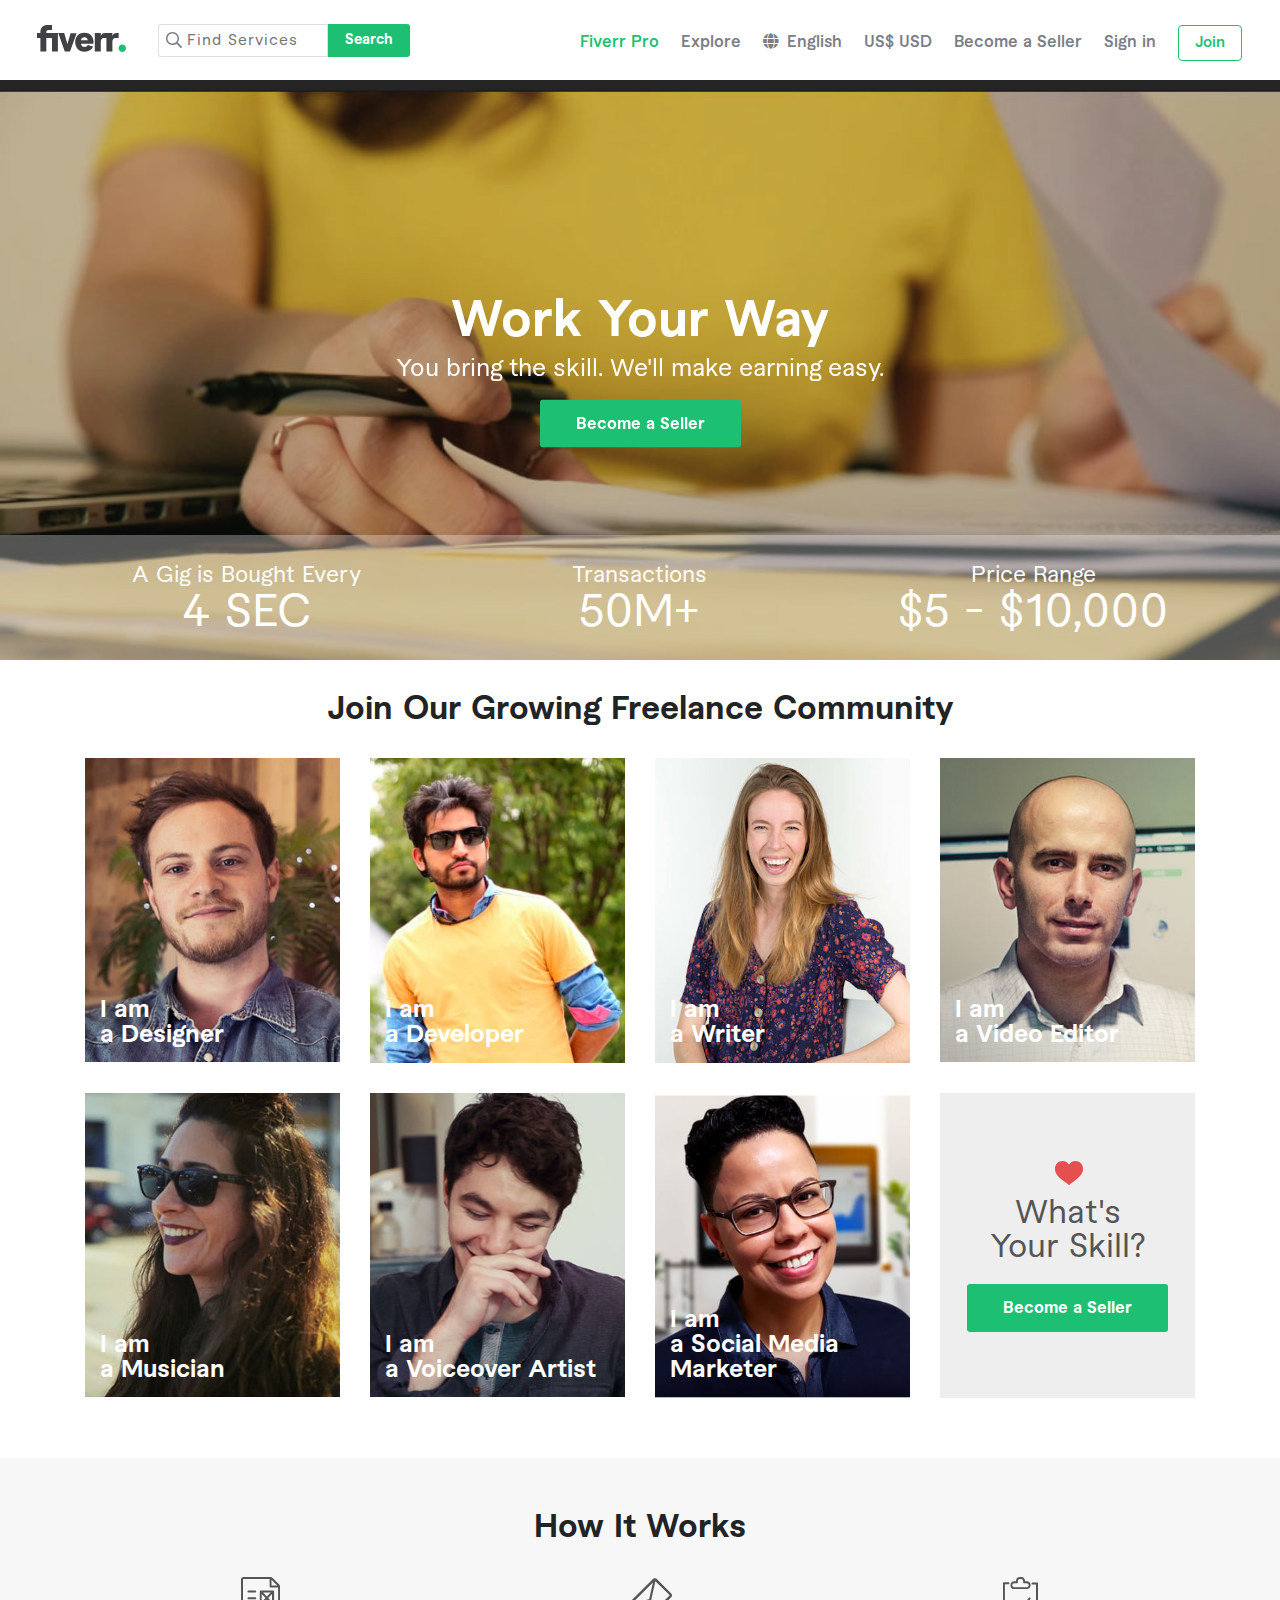
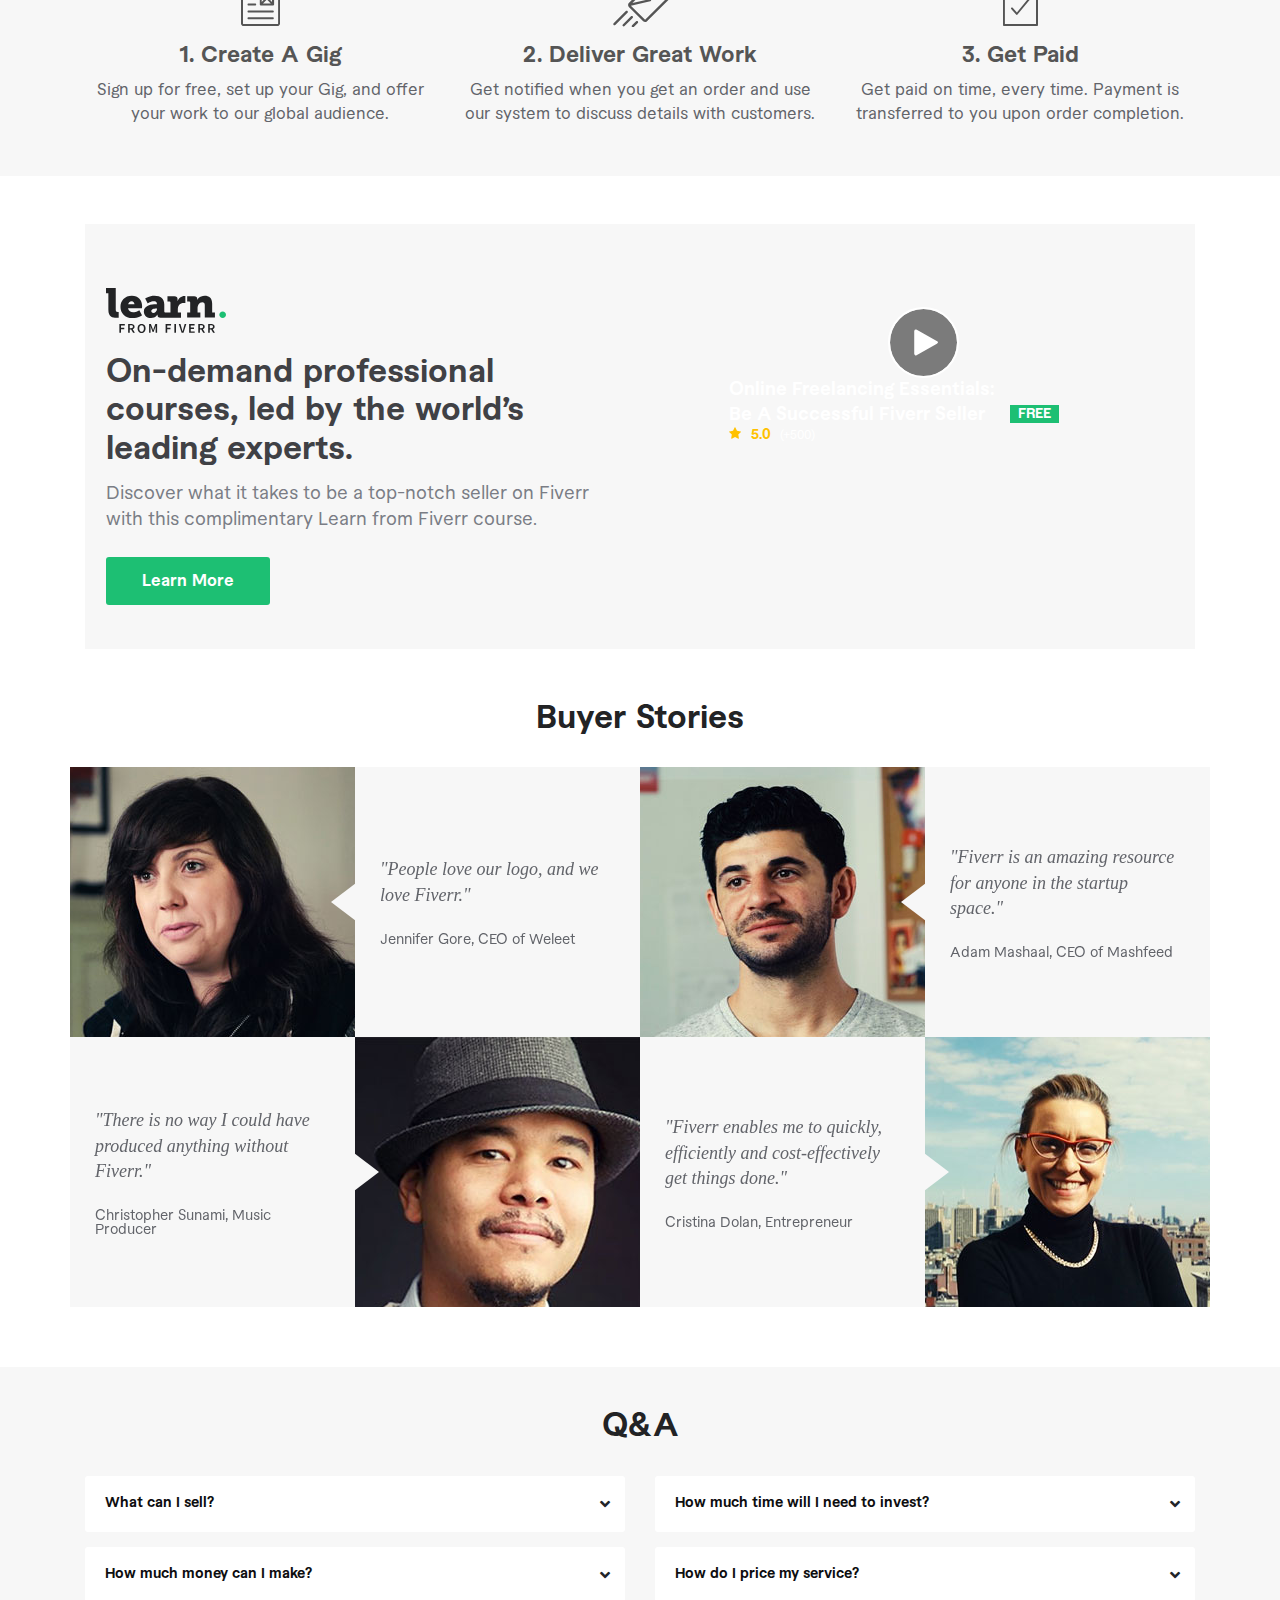
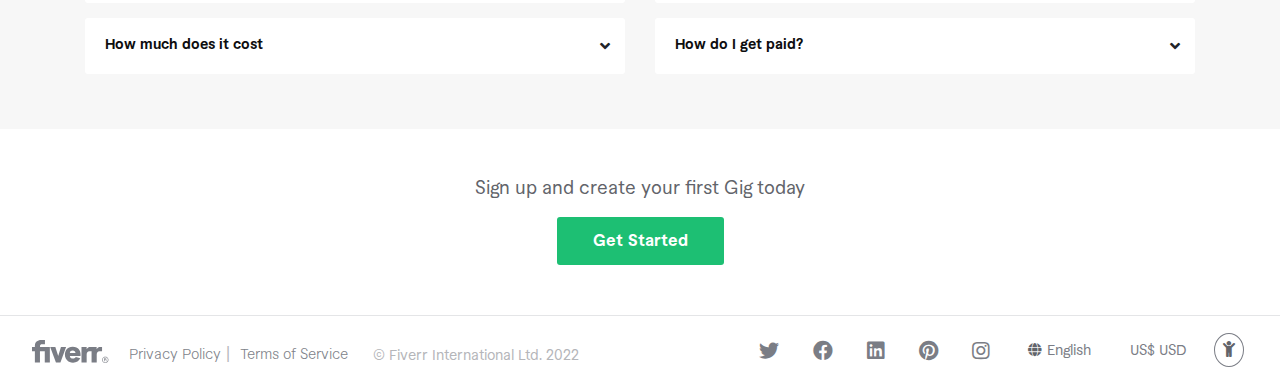
==== commit 927998b3: "refactor" ====
--- a/start_selling.html
+++ b/start_selling.html
@@ -1070,8 +1070,9 @@
                     <path
                       d="m90.4 23.3c0 2.1-1.6 3.7-3.8 3.7s-3.8-1.6-3.8-3.7 1.6-3.7 3.8-3.7c2.2-.1 3.8 1.5 3.8 3.7zm-.7 0c0-1.8-1.3-3.1-3.1-3.1s-3.1 1.3-3.1 3.1 1.3 3.1 3.1 3.1 3.1-1.4 3.1-3.1zm-1.7.8.1.9h-.7l-.1-.9c0-.3-.2-.5-.5-.5h-.8v1.4h-.7v-3.5h1.4c.7 0 1.2.4 1.2 1.1 0 .4-.2.6-.5.8.4.1.5.3.6.7zm-1.9-1h.7c.4 0 .5-.3.5-.5 0-.3-.2-.5-.5-.5h-.7z"
                     ></path>
-                  </g></svg
-              ></span>
+                  </g>
+                </svg>
+              </span>
               <span class="privacy">
                 <a href="" class="privacy-policy">Privacy Policy</a
                 >&nbsp;|&nbsp;
--- a/css/style.css
+++ b/css/style.css
@@ -483,8 +483,8 @@
           box-shadow: none !important;
 }
 
-/**
- * Styling first level lists items
+/**
+ * Styling first level lists items
  */
 .group-list {
   background: #ffffff !important;
@@ -509,8 +509,8 @@
           box-shadow: none !important;
 }
 
-/**
-   * Styling second level list items
+/**
+   * Styling second level list items
    */
 .sub-group-list a,
 .sub-group-list label {
@@ -529,8 +529,8 @@
           box-shadow: none !important;
 }
 
-/**
-   * Styling third level list items
+/**
+   * Styling third level list items
    */
 .sub-sub-group-list a,
 .sub-sub-group-list label {
@@ -546,8 +546,8 @@
   background-color: #ffffff !important;
 }
 
-/**
-   * Hide nested lists
+/**
+   * Hide nested lists
    */
 .group-list,
 .sub-group-list,
@@ -1128,7 +1128,7 @@
 @media only screen and (min-width: 1400px) {
   .carousel__container .carousel-inner .carousel-item:nth-child(1) {
     background-image: url("../images/home/carousel-andrea-bigger.jfif");
-    background-size: contain;
+    background-size: cover;
   }
 }
 
@@ -1140,13 +1140,13 @@
 @media only screen and (min-width: 1400px) {
   .carousel__container .carousel-inner .carousel-item:nth-child(2) {
     background-image: url("../images/home/carousel-moon-bigger.jfif");
-    background-size: contain;
+    background-size: cover;
   }
 }
 
 .carousel__container .carousel-inner .carousel-item:nth-child(3) {
   background-image: url("../images/home/carousel-ritika.jfif");
-  background-color: #540e1f;
+  background-color: #661d30;
 }
 
 .carousel__container .carousel-inner .carousel-item:nth-child(3) ul {
@@ -1156,7 +1156,7 @@
 @media only screen and (min-width: 1400px) {
   .carousel__container .carousel-inner .carousel-item:nth-child(3) {
     background-image: url("../images/home/carousel-ritika-bigger.jfif");
-    background-size: contain;
+    background-size: cover;
   }
 }
 
@@ -1172,19 +1172,19 @@
 @media only screen and (min-width: 1400px) {
   .carousel__container .carousel-inner .carousel-item:nth-child(4) {
     background-image: url("../images/home/carousel-zach-bigger.jfif");
-    background-size: contain;
+    background-size: cover;
   }
 }
 
 .carousel__container .carousel-inner .carousel-item:nth-child(5) {
   background-image: url("../images/home/carousel-gabrielle.jfif");
-  background-color: #7d1a00;
+  background-color: #8f2807;
 }
 
 @media only screen and (min-width: 1400px) {
   .carousel__container .carousel-inner .carousel-item:nth-child(5) {
     background-image: url("../images/home/carousel-gabrielle-bigger.jfif");
-    background-size: contain;
+    background-size: cover;
   }
 }
 
@@ -1980,11 +1980,6 @@
   }
 }
 
-footer {
-  margin-top: 120px;
-  border-top: 1px solid #e4e5e7;
-}
-
 footer h3,
 footer a,
 footer p {
@@ -2005,8 +2000,9 @@
 }
 
 footer .footer__content {
-  padding: 65px 10px 24px 10px;
+  padding: 64px 32px 24px 32px;
   background-color: #fff;
+  border-top: 1px solid #e4e5e7;
   border-bottom: 1px solid #e4e5e7;
   position: relative;
 }
@@ -2030,49 +2026,50 @@
   text-decoration: underline;
 }
 
-@media only screen and (max-width: 576px) {
-  .widget .widget-list {
-    padding-top: 8px !important;
-  }
-  .widget .card-header {
-    background: #fff;
-    margin-left: -10px;
-    margin-right: -40px;
-    margin-top: -15px;
-  }
-  .widget .card-header a {
-    width: 100%;
-    display: block;
-    color: #404145f8;
-    cursor: pointer;
-    height: 30px;
-  }
-  .widget .card-header a:after {
-    font-family: "Font Awesome 5 Free";
-    content: "\f078";
-    color: #7a7d85cc;
-    position: absolute;
-    right: 20px;
-    top: .8rem;
-    -webkit-transition: -webkit-transform .15s ease-in-out;
-    transition: -webkit-transform .15s ease-in-out;
-    transition: transform .15s ease-in-out;
-    transition: transform .15s ease-in-out, -webkit-transform .15s ease-in-out;
-  }
-  .widget .card-header a:hover, .widget .card-header a:focus {
-    text-decoration: none;
-  }
-  .widget .card-header a[aria-expanded="true"]:after {
-    -webkit-transform: rotate(-180deg);
-            transform: rotate(-180deg);
-  }
-  .widget .card-block {
-    margin-left: -10px;
-    margin-top: -25px;
-  }
-  .widget .card-block .widget-list li {
-    margin-bottom: 4px;
-  }
+footer .widget .card-header {
+  background: #fff;
+  margin-left: -40px;
+  margin-right: -40px;
+  margin-top: -10px;
+}
+
+footer .widget .card-header a {
+  width: 100%;
+  display: block;
+  color: #404145f8;
+  cursor: pointer;
+  height: 30px;
+}
+
+footer .widget .card-header a:after {
+  font-family: "Font Awesome 5 Free";
+  content: "\f078";
+  color: #7a7d85cc;
+  position: absolute;
+  right: 0px;
+  top: .8rem;
+  -webkit-transition: -webkit-transform .15s ease-in-out;
+  transition: -webkit-transform .15s ease-in-out;
+  transition: transform .15s ease-in-out;
+  transition: transform .15s ease-in-out, -webkit-transform .15s ease-in-out;
+}
+
+footer .widget .card-header a:hover, footer .widget .card-header a:focus {
+  text-decoration: none;
+}
+
+footer .widget .card-header a[aria-expanded="true"]:after {
+  -webkit-transform: rotate(-180deg);
+          transform: rotate(-180deg);
+}
+
+footer .widget .card-block {
+  margin-left: -40px;
+  margin-top: -20px;
+}
+
+footer .widget .card-block .widget-list li {
+  margin-bottom: 4px;
 }
 
 .copyright .copyright__inner {
@@ -2125,7 +2122,7 @@
 }
 
 .copyright .copyright__inner .right .fiverr__btn--support a.btn--support-other {
-  padding: 7px 9px 7px 9px;
+  padding: 8px;
   border: 1px solid #7a7d85;
   border-radius: 50%;
   -webkit-transition: all .3s;
@@ -2853,7 +2850,8 @@
 }
 
 .modal .modal__thumbnail .modal__quote .modal__quote_author {
-  font: normal 14px/31px "Macan", "Helvetica Neue", Helvetica, Arial, sans-serif;
+  font: normal 14px/31px "Macan", "Helvetica Neue", Helvetica, Arial,+ sans-serif;
 }
 
 .modal .modal__thumbnail .modal__quote .modal__quote_author strong {
@@ -3545,6 +3543,13 @@
   }
 }
 
+@media only screen and (max-width: 480px) {
+  .buyer .buyer3 .buyer__quote,
+  .buyer .buyer4 .buyer__quote {
+    bottom: -20px;
+  }
+}
+
 .qanda {
   padding: 40px 0;
   background-color: #f7f7f7;
@@ -3691,7 +3696,6 @@
 
 footer .copyright .copyright__inner .right .fiverr__btn--support a.btn--support {
   font-size: 14px;
-  font-weight: 550;
   color: #7a7d85;
   padding: 8px 12px;
   border-radius: 15px;
@@ -3713,7 +3717,7 @@
 }
 
 footer .copyright .copyright__inner .right .fiverr__btn--support a.btn--support-other {
-  padding: 7px 9px 7px 9px;
+  padding: 8px;
   border: 1px solid #7a7d85;
   border-radius: 50%;
   -webkit-transition: all .3s;
